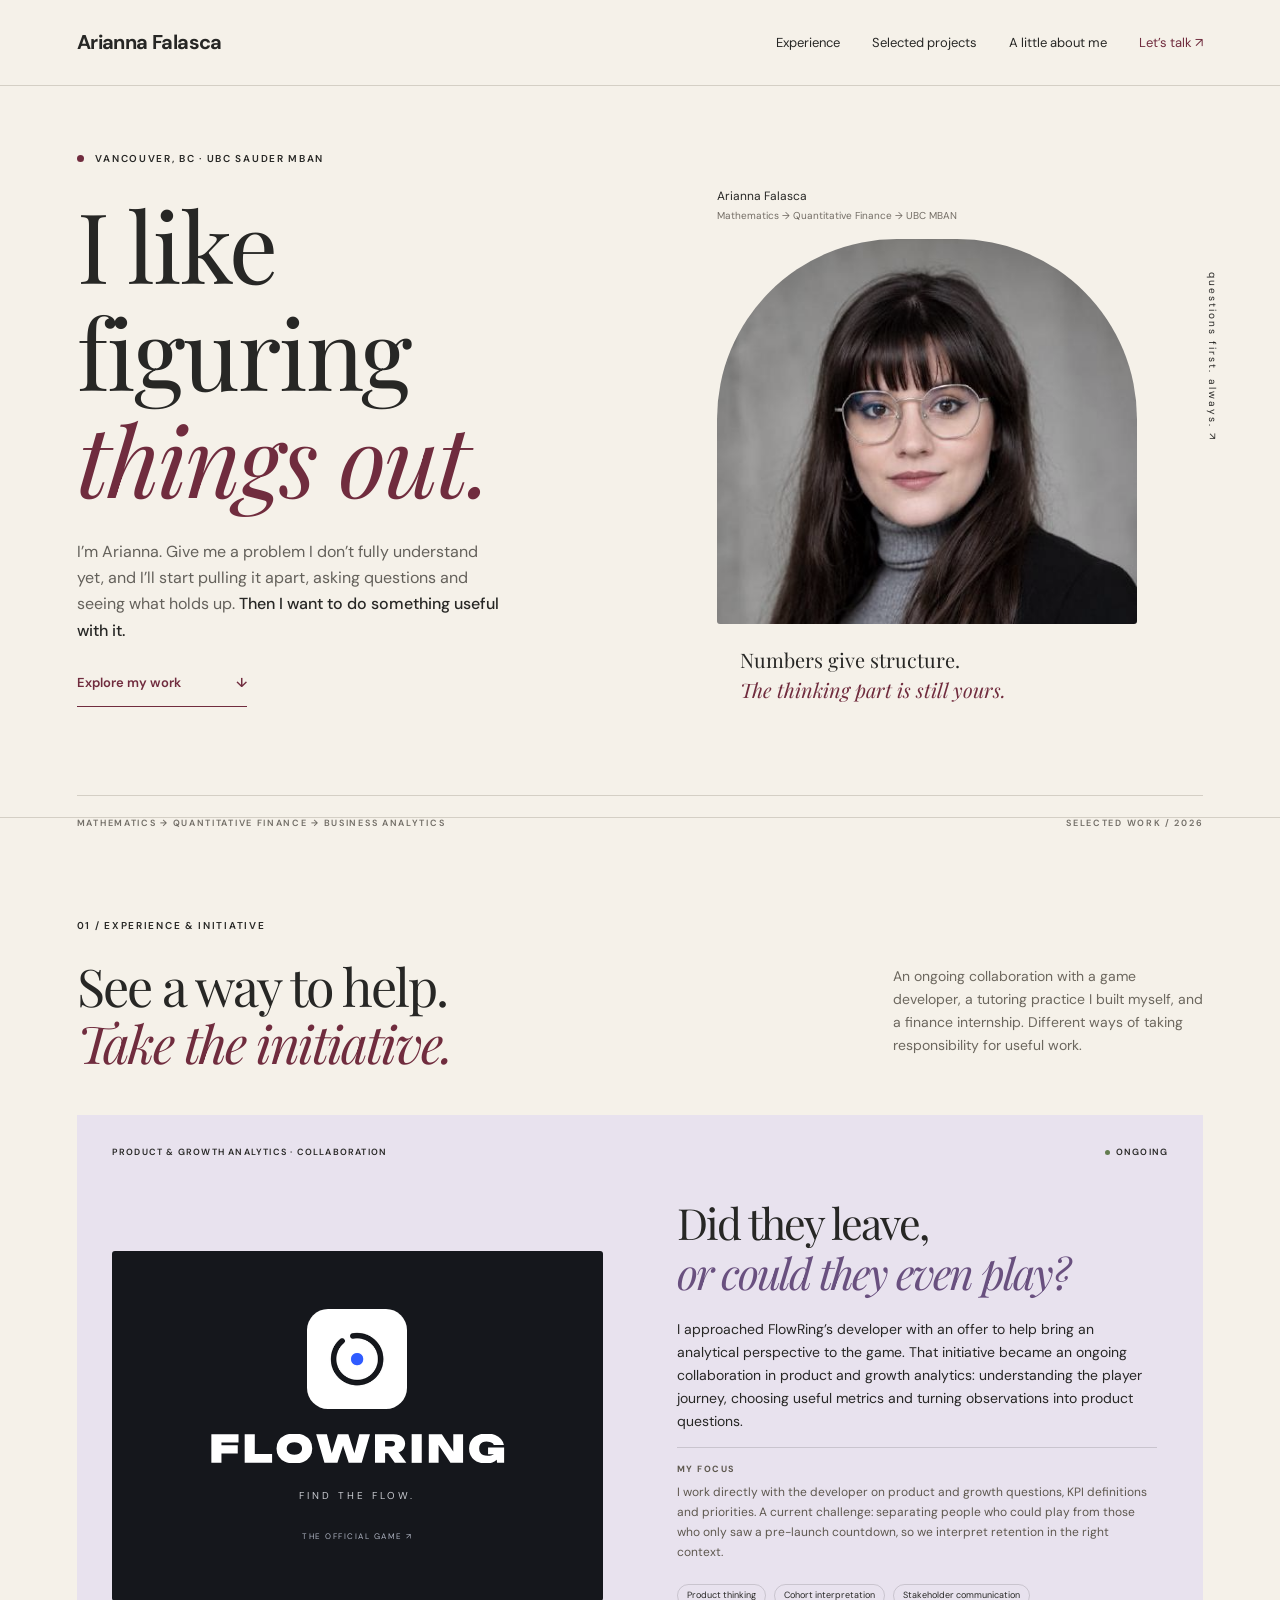
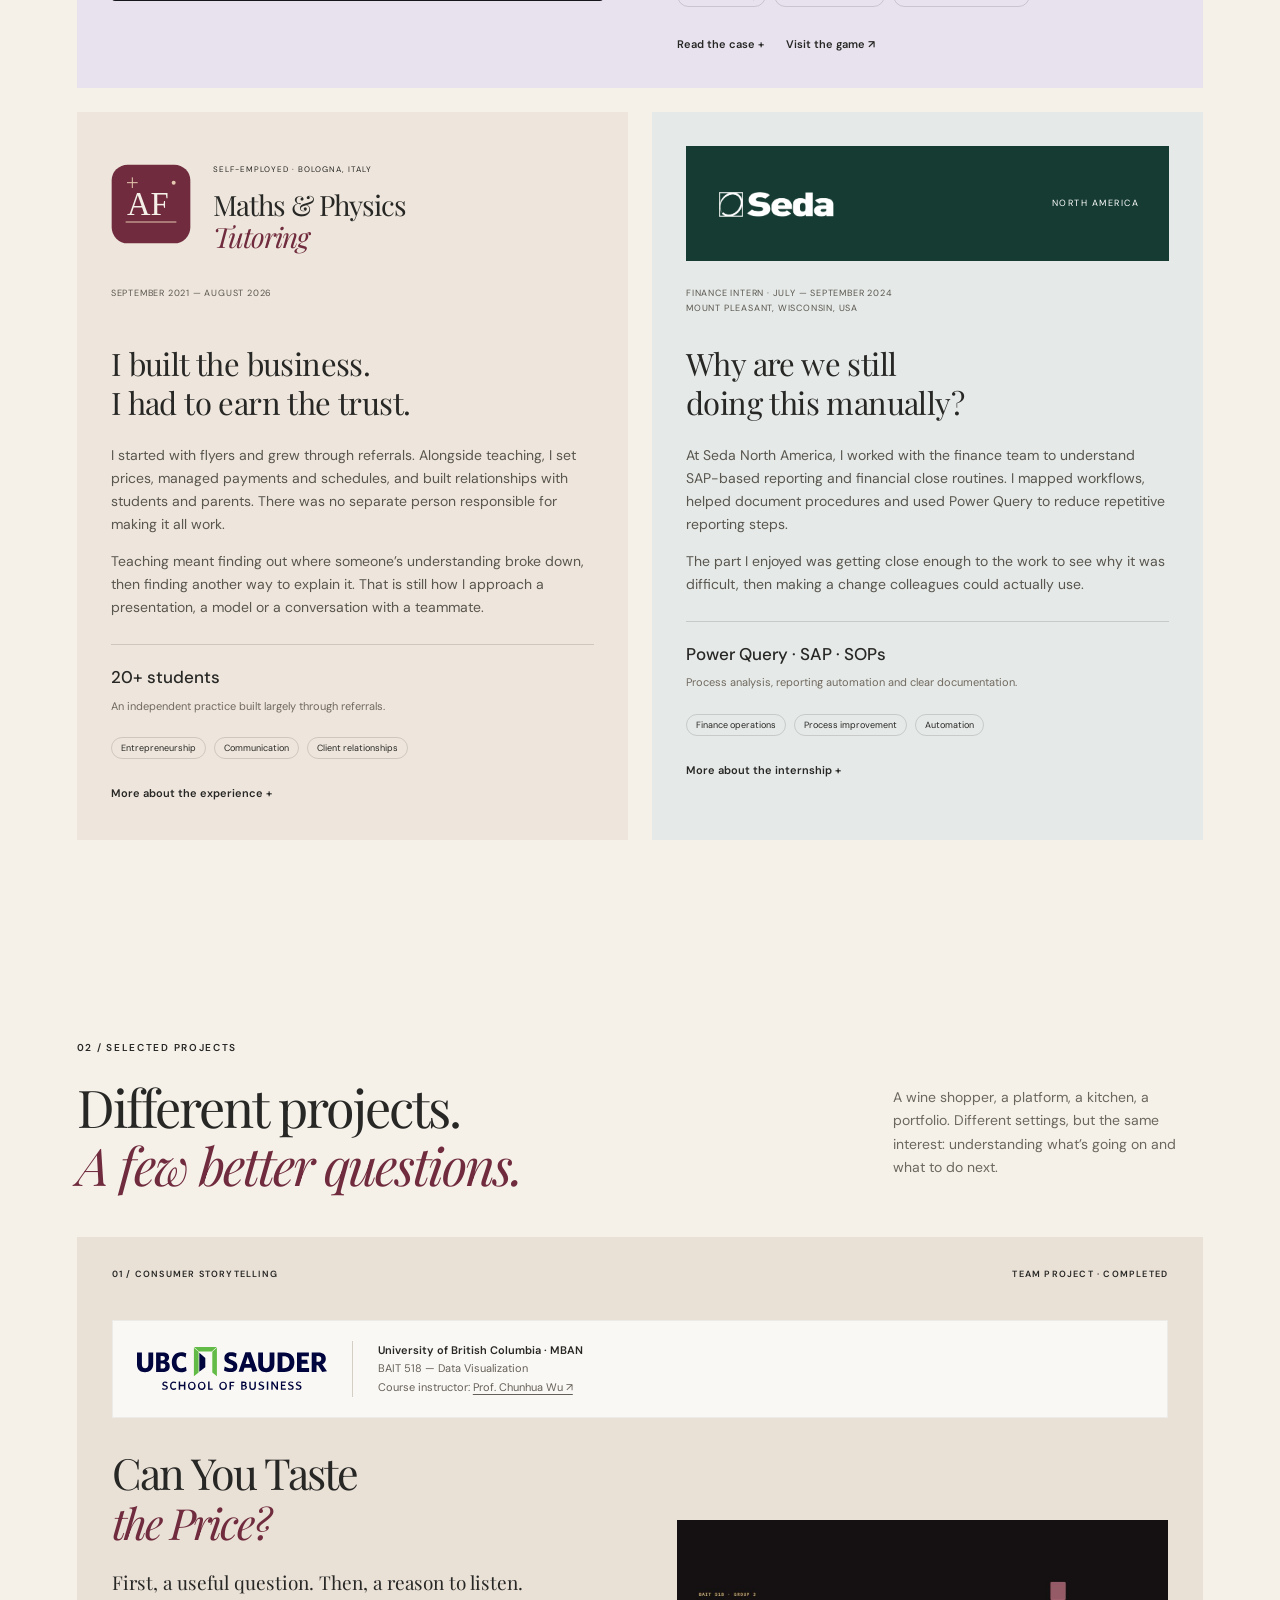
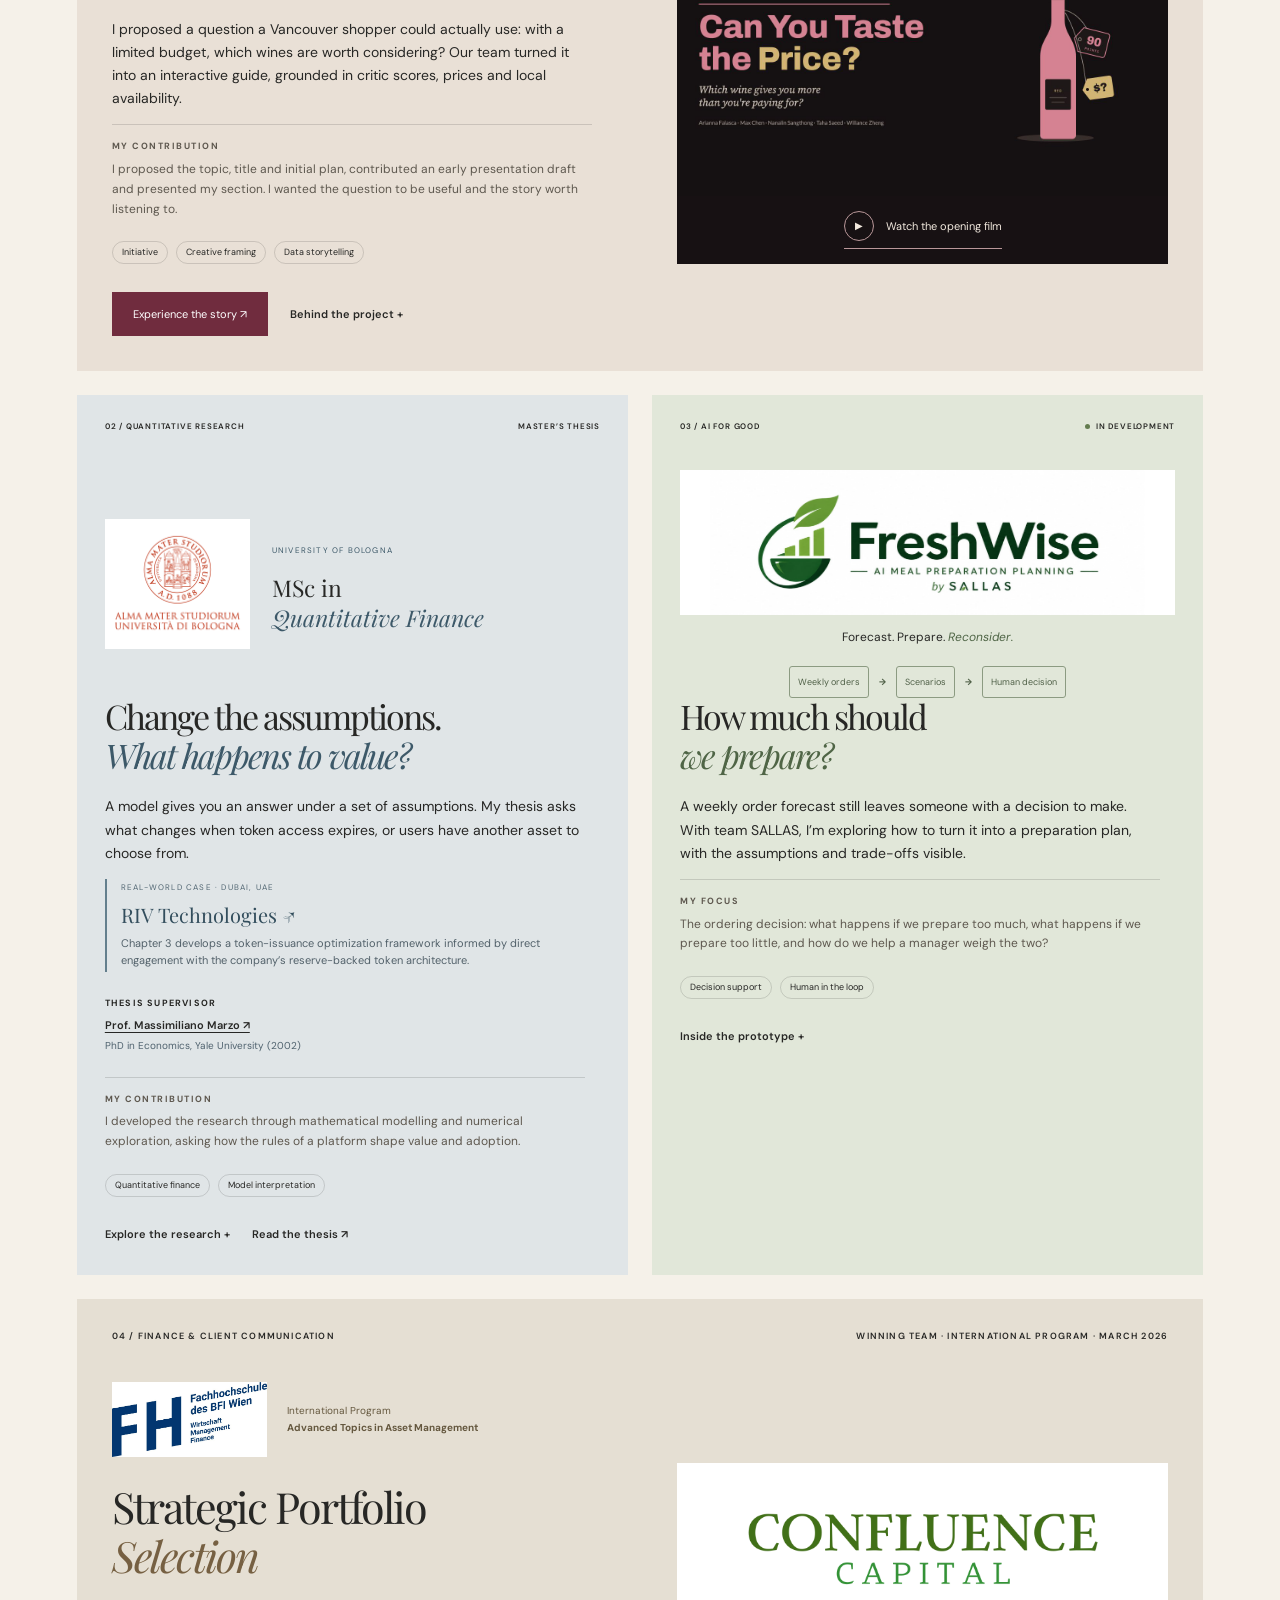
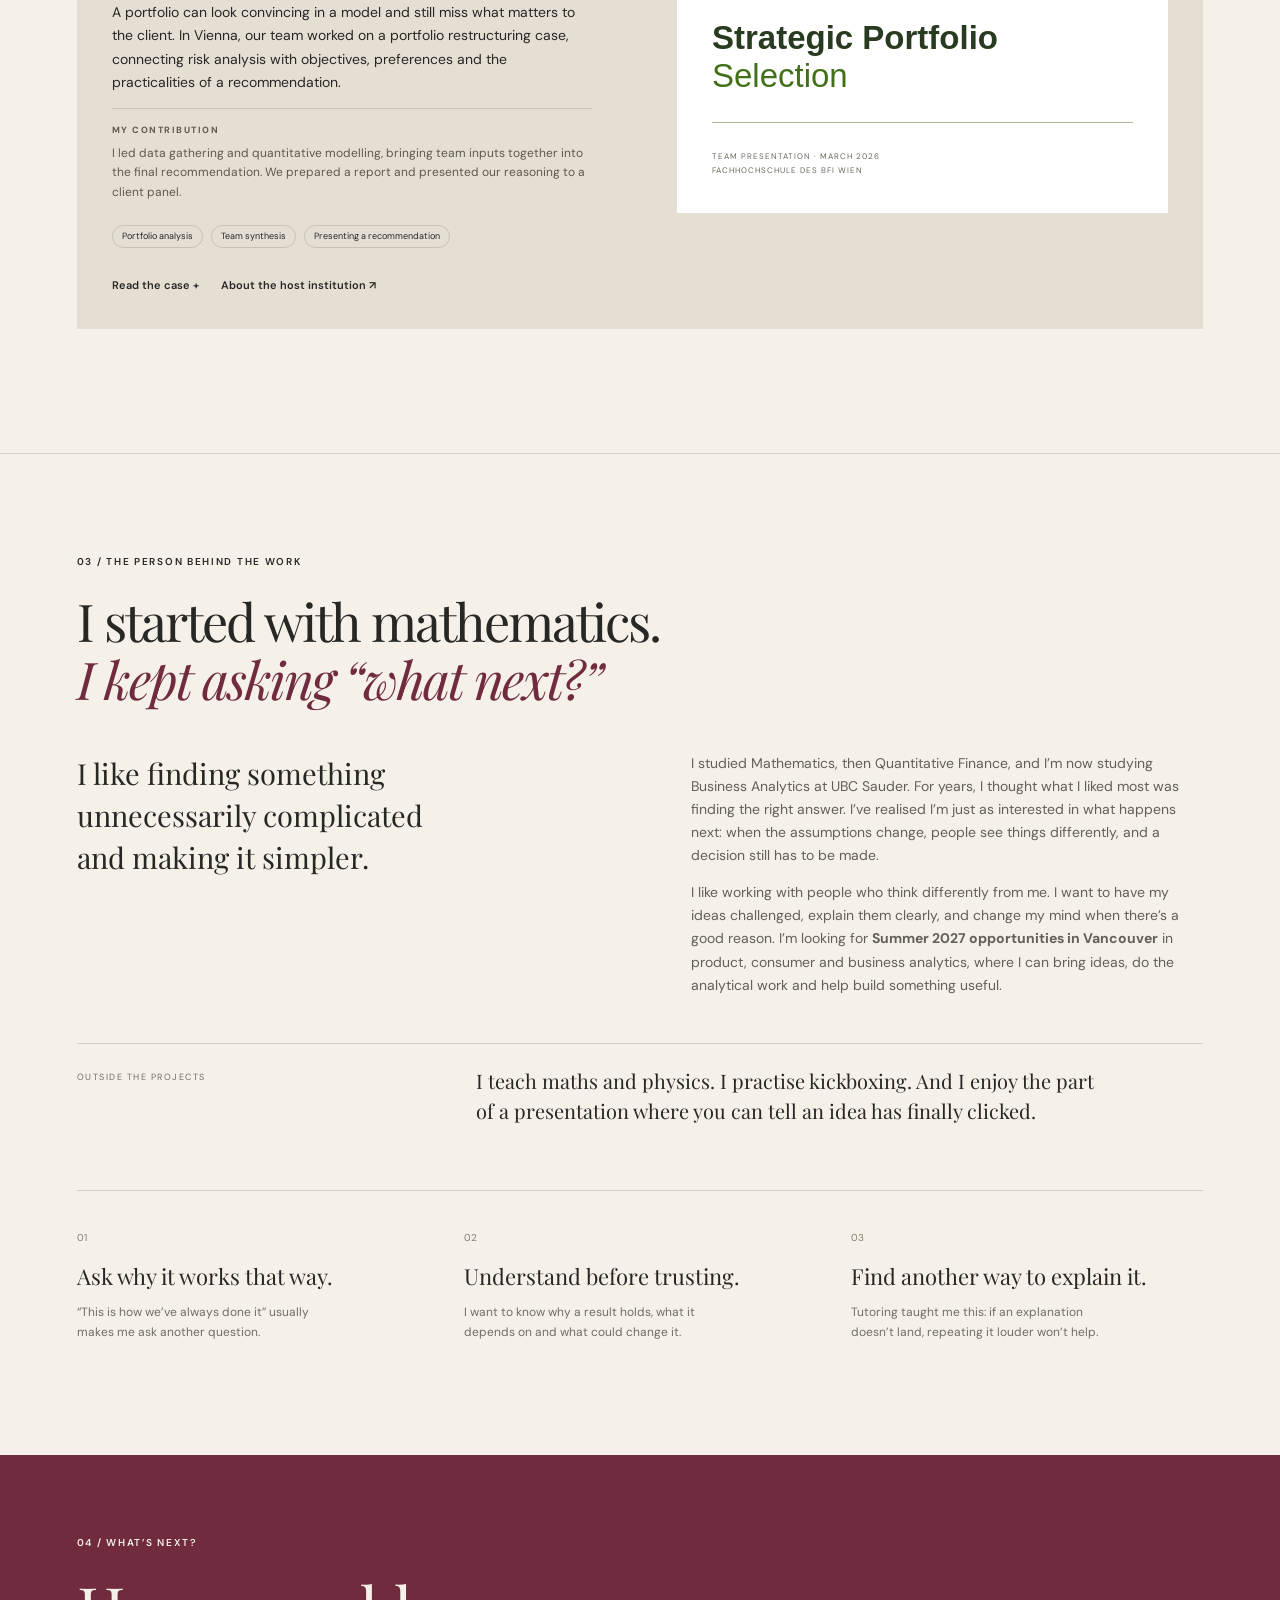
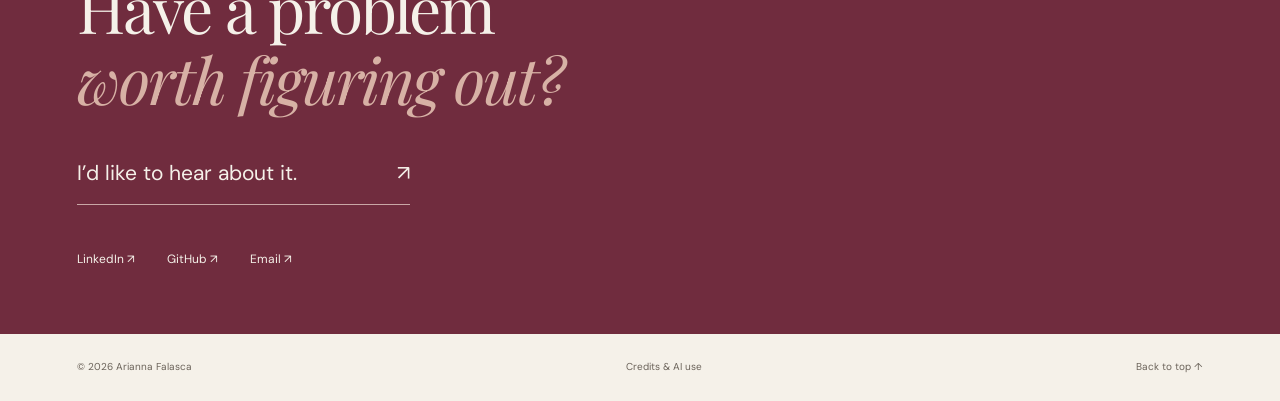
==== index.html @ e71d5071 "Use original wine slide and Confluence Capital team branding" ====
<!doctype html>
<html lang="en"><head><meta charset="utf-8"><meta name="viewport" content="width=device-width, initial-scale=1"><title>Arianna Falasca — I like figuring things out.</title><meta name="description" content="Mathematics, quantitative finance and business analytics. I like pulling unfamiliar problems apart and building something useful. Arianna Falasca, Vancouver."><meta property="og:title" content="Arianna Falasca — I like figuring things out."><meta property="og:description" content="A mathematical background, a lot of questions, and work that connects analysis with real decisions."><meta property="og:image" content="https://ariafalasca-ca.github.io/assets/arianna.jpg"><meta name="theme-color" content="#702c3e"><link rel="icon" href="assets/favicon.svg" type="image/svg+xml"><link rel="stylesheet" href="styles.css?v=20261105-original-covers"></head>
<body><a class="skip" href="#main">Skip to content</a><header><a class="wordmark" href="#">Arianna Falasca<span>AF.</span></a><nav aria-label="Main navigation"><a href="#experience">Experience</a><a href="#work">Selected projects</a><a href="#about">A little about me</a><a class="contact-nav" href="#contact">Let’s talk ↗</a></nav></header>
<main id="main"><section class="hero"><div class="hero-copy"><p class="eyebrow"><span class="dot"></span> VANCOUVER, BC · UBC SAUDER MBAN</p><h1>I like<br>figuring<br><em>things out.</em></h1><p class="intro">I’m Arianna. Give me a problem I don’t fully understand yet, and I’ll start pulling it apart, asking questions and seeing what holds up. <strong>Then I want to do something useful with it.</strong></p><a class="text-link" href="#experience">Explore my work <span>↓</span></a></div><div class="portrait-wrap"><div class="portrait-label">Arianna Falasca<br><span>Mathematics → Quantitative Finance → UBC MBAN</span></div><img class="portrait" src="assets/arianna.jpg" width="460" height="460" alt="Portrait of Arianna Falasca"><p class="portrait-note">Numbers give structure.<br><em>The thinking part is still yours.</em></p><div class="orbit" aria-hidden="true">questions first. always. ↗</div></div><div class="hero-bottom"><span>MATHEMATICS → QUANTITATIVE FINANCE → BUSINESS ANALYTICS</span><span>SELECTED WORK / 2026</span></div></section>
<section class="experience section" id="experience"><div class="section-heading"><p class="eyebrow">01 / EXPERIENCE & INITIATIVE</p><h2>See a way to help.<br><em>Take the initiative.</em></h2><p>An ongoing collaboration with a game developer, a tutoring practice I built myself, and a finance internship. Different ways of taking responsibility for useful work.</p></div><article class="project flowring" id="flowring"><div class="project-top"><span>PRODUCT & GROWTH ANALYTICS · COLLABORATION</span><span class="status"><i></i> ONGOING</span></div><div class="project-grid"><a class="flow-visual official-flow" href="https://www.flowring.app/en/" target="_blank" rel="noopener" aria-label="Visit the official FlowRing website"><img class="flowring-symbol" src="assets/flowring-icon.png" width="100" height="100" alt=""><img class="flowring-wordmark" src="assets/flowring-wordmark.svg" width="7583" height="750" alt="FlowRing"><span class="flow-tagline">FIND THE FLOW.</span><span class="flow-site">THE OFFICIAL GAME ↗</span></a><div><h3>Did they leave,<br><em>or could they even play?</em></h3><p>I approached FlowRing’s developer with an offer to help bring an analytical perspective to the game. That initiative became an ongoing collaboration in product and growth analytics: understanding the player journey, choosing useful metrics and turning observations into product questions.</p><p class="role"><b>My focus</b> I work directly with the developer on product and growth questions, KPI definitions and priorities. A current challenge: separating people who could play from those who only saw a pre-launch countdown, so we interpret retention in the right context.</p><div class="tags"><span>Product thinking</span><span>Cohort interpretation</span><span>Stakeholder communication</span></div><div class="actions"><button class="detail-link" data-case="flowring">Read the case +</button><a class="detail-link" href="https://www.flowring.app/en/" target="_blank" rel="noopener">Visit the game ↗</a></div></div></div></article><div class="experience-grid"><article class="experience-card tutoring"><div class="experience-brand"><img src="assets/tutoring-mark.svg" width="120" height="120" alt="AF tutoring monogram"><div><span>SELF-EMPLOYED · BOLOGNA, ITALY</span><h3>Maths & Physics<br><em>Tutoring</em></h3></div></div><p class="experience-date">SEPTEMBER 2021 — AUGUST 2026</p><h4>I built the business.<br>I had to earn the trust.</h4><p>I started with flyers and grew through referrals. Alongside teaching, I set prices, managed payments and schedules, and built relationships with students and parents. There was no separate person responsible for making it all work.</p><p>Teaching meant finding out where someone’s understanding broke down, then finding another way to explain it. That is still how I approach a presentation, a model or a conversation with a teammate.</p><div class="experience-fact"><strong>20+ students</strong><span>An independent practice built largely through referrals.</span></div><div class="tags"><span>Entrepreneurship</span><span>Communication</span><span>Client relationships</span></div><button class="detail-link" data-case="tutoring">More about the experience +</button></article><article class="experience-card seda"><div class="seda-brand"><a href="https://www.sedagroup.com/home-us" target="_blank" rel="noopener"><img src="assets/seda-logo.png" alt="Seda International Packaging Group"></a><span>NORTH AMERICA</span></div><p class="experience-date">FINANCE INTERN · JULY — SEPTEMBER 2024<br>MOUNT PLEASANT, WISCONSIN, USA</p><h4>Why are we still<br>doing this manually?</h4><p>At Seda North America, I worked with the finance team to understand SAP-based reporting and financial close routines. I mapped workflows, helped document procedures and used Power Query to reduce repetitive reporting steps.</p><p>The part I enjoyed was getting close enough to the work to see why it was difficult, then making a change colleagues could actually use.</p><div class="experience-fact"><strong>Power Query · SAP · SOPs</strong><span>Process analysis, reporting automation and clear documentation.</span></div><div class="tags"><span>Finance operations</span><span>Process improvement</span><span>Automation</span></div><button class="detail-link" data-case="seda">More about the internship +</button></article></div></section><section id="work" class="work section"><div class="section-heading"><p class="eyebrow">02 / SELECTED PROJECTS</p><h2>Different projects.<br><em>A few better questions.</em></h2><p>A wine shopper, a platform, a kitchen, a portfolio. Different settings, but the same interest: understanding what’s going on and what to do next.</p></div>
<article class="project wine" id="wine"><div class="project-top"><span>01 / CONSUMER STORYTELLING</span><span>TEAM PROJECT · COMPLETED</span></div><div class="course-identity"><img src="assets/ubc-sauder.svg" width="190" height="42.5" alt="UBC Sauder School of Business"><div><strong>University of British Columbia · MBAN</strong><span>BAIT 518 — Data Visualization</span><span>Course instructor: <a href="https://www.sauder.ubc.ca/people/chunhua-wu" target="_blank" rel="noopener">Prof. Chunhua Wu ↗</a></span></div></div><div class="project-grid"><div><h3>Can You Taste<br><em>the Price?</em></h3><p class="project-hook">First, a useful question. Then, a reason to listen.</p><p>I proposed a question a Vancouver shopper could actually use: with a limited budget, which wines are worth considering? Our team turned it into an interactive guide, grounded in critic scores, prices and local availability.</p><p class="role"><b>My contribution</b> I proposed the topic, title and initial plan, contributed an early presentation draft and presented my section. I wanted the question to be useful and the story worth listening to.</p><div class="tags"><span>Initiative</span><span>Creative framing</span><span>Data storytelling</span></div><div class="actions"><a class="button" href="projects/wine-story.html">Experience the story ↗</a><button class="detail-link" data-case="wine">Behind the project +</button></div></div><button class="wine-visual wine-cover-preview" data-case="wine-video" aria-label="Watch the Can You Taste the Price opening video"><img src="assets/wine-first-slide.png" width="1280" height="720" alt="Original first slide: Can You Taste the Price?, with the team names and wine bottle illustration"><span class="wine-play"><span aria-hidden="true">▶</span> Watch the opening film</span></button></div></article>
<div class="project-pair"><article class="project thesis" id="thesis"><div class="project-top"><span>02 / QUANTITATIVE RESEARCH</span><span>MASTER’S THESIS</span></div><div class="institution-visual"><img src="assets/unibo-seal.png" width="171" height="142" alt="Alma Mater Studiorum — Università di Bologna"><div><span>UNIVERSITY OF BOLOGNA</span><p>MSc in<br><em>Quantitative Finance</em></p></div></div><h3>Change the assumptions.<br><em>What happens to value?</em></h3><p>A model gives you an answer under a set of assumptions. My thesis asks what changes when token access expires, or users have another asset to choose from.</p><div class="industry-context"><span>REAL-WORLD CASE · DUBAI, UAE</span><a href="https://www.riv-technologies.com/" target="_blank" rel="noopener">RIV Technologies ↗</a><p>Chapter 3 develops a token-issuance optimization framework informed by direct engagement with the company’s reserve-backed token architecture.</p></div><p class="academic-credit"><b>Thesis supervisor</b><a href="https://www.unibo.it/sitoweb/massimiliano.marzo/cv-en" target="_blank" rel="noopener">Prof. Massimiliano Marzo ↗</a><span>PhD in Economics, Yale University (2002)</span></p><p class="role"><b>My contribution</b> I developed the research through mathematical modelling and numerical exploration, asking how the rules of a platform shape value and adoption.</p><div class="tags"><span>Quantitative finance</span><span>Model interpretation</span></div><div class="actions"><button class="detail-link" data-case="thesis">Explore the research +</button><a class="detail-link" href="assets/token-valuation-thesis.pdf" target="_blank" rel="noopener">Read the thesis ↗</a></div></article>
<article class="project freshwise" id="freshwise"><div class="project-top"><span>03 / AI FOR GOOD</span><span class="status"><i></i> IN DEVELOPMENT</span></div><div class="fresh-visual"><img class="freshwise-logo" src="assets/freshwise-logo.jpg" width="2048" height="683" alt="FreshWise — AI Meal Preparation Planning, by SALLAS"><p>Forecast. Prepare. <em>Reconsider.</em></p><div class="decision-flow"><span>Weekly orders</span><b>→</b><span>Scenarios</span><b>→</b><span>Human decision</span></div></div><h3>How much should<br><em>we prepare?</em></h3><p>A weekly order forecast still leaves someone with a decision to make. With team SALLAS, I’m exploring how to turn it into a preparation plan, with the assumptions and trade-offs visible.</p><p class="role"><b>My focus</b> The ordering decision: what happens if we prepare too much, what happens if we prepare too little, and how do we help a manager weigh the two?</p><div class="tags"><span>Decision support</span><span>Human in the loop</span></div><div class="actions"><button class="detail-link" data-case="freshwise">Inside the prototype +</button></div></article></div>
<article class="project vienna" id="vienna"><div class="project-top"><span>04 / FINANCE & CLIENT COMMUNICATION</span><span>WINNING TEAM · INTERNATIONAL PROGRAM · MARCH 2026</span></div><div class="project-grid"><div><div class="vienna-school"><img src="assets/bfi-vienna-logo.jpg" width="1181" height="570" alt="Fachhochschule des BFI Wien"><p>International Program<br><strong>Advanced Topics in Asset Management</strong></p></div><h3>Strategic Portfolio<br><em>Selection</em></h3><p>A portfolio can look convincing in a model and still miss what matters to the client. In Vienna, our team worked on a portfolio restructuring case, connecting risk analysis with objectives, preferences and the practicalities of a recommendation.</p><p class="role"><b>My contribution</b>I led data gathering and quantitative modelling, bringing team inputs together into the final recommendation. We prepared a report and presented our reasoning to a client panel.</p><div class="tags"><span>Portfolio analysis</span><span>Team synthesis</span><span>Presenting a recommendation</span></div><div class="actions"><button class="detail-link" data-case="vienna">Read the case +</button><a class="detail-link" href="https://www.fh-vie.ac.at/en" target="_blank" rel="noopener">About the host institution ↗</a></div></div><div class="vienna-visual confluence-visual"><img src="assets/confluence-capital.svg" alt="Confluence Capital — original team logo" width="1029" height="272"><p>Strategic Portfolio<br><em>Selection</em></p><div class="vienna-rule"></div><small>TEAM PRESENTATION · MARCH 2026<br>FACHHOCHSCHULE DES BFI WIEN</small></div></div></article></section>
<section class="about section" id="about"><div><p class="eyebrow">03 / THE PERSON BEHIND THE WORK</p><h2>I started with mathematics.<br><em>I kept asking “what next?”</em></h2></div><div class="about-grid"><p class="about-lead">I like finding something unnecessarily complicated and making it simpler.</p><div><p>I studied Mathematics, then Quantitative Finance, and I’m now studying Business Analytics at UBC Sauder. For years, I thought what I liked most was finding the right answer. I’ve realised I’m just as interested in what happens next: when the assumptions change, people see things differently, and a decision still has to be made.</p><p>I like working with people who think differently from me. I want to have my ideas challenged, explain them clearly, and change my mind when there’s a good reason. I’m looking for <strong>Summer 2027 opportunities in Vancouver</strong> in product, consumer and business analytics, where I can bring ideas, do the analytical work and help build something useful.</p></div></div><div class="personal-note"><span>OUTSIDE THE PROJECTS</span><p>I teach maths and physics. I practise kickboxing. And I enjoy the part of a presentation where you can tell an idea has finally clicked.</p></div><div class="principles"><div><span>01</span><h4>Ask why it works that way.</h4><p>“This is how we’ve always done it” usually makes me ask another question.</p></div><div><span>02</span><h4>Understand before trusting.</h4><p>I want to know why a result holds, what it depends on and what could change it.</p></div><div><span>03</span><h4>Find another way to explain it.</h4><p>Tutoring taught me this: if an explanation doesn’t land, repeating it louder won’t help.</p></div></div></section>
<section class="contact section" id="contact"><p class="eyebrow">04 / WHAT’S NEXT?</p><h2>Have a problem<br><em>worth figuring out?</em></h2><a class="email" href="mailto:ariafalasca@gmail.com">I’d like to hear about it. <span>↗</span></a><div class="contact-links"><a href="https://www.linkedin.com/in/ariannafalasca" target="_blank" rel="noopener">LinkedIn ↗</a><a href="https://github.com/ariafalasca-ca" target="_blank" rel="noopener">GitHub ↗</a><a href="mailto:ariafalasca@gmail.com">Email ↗</a></div></section></main><footer><span>© 2026 Arianna Falasca</span><button data-case="credits">Credits & AI use</button><a href="#">Back to top ↑</a></footer><dialog id="case-dialog" aria-labelledby="dialog-title"><button class="close" aria-label="Close project details">×</button><div id="dialog-content"></div></dialog><script src="script.js?v=20261105-original-covers"></script></body></html>
---- styles.css ----
@import url('https://fonts.googleapis.com/css2?family=DM+Sans:wght@400;500;600;700&family=Manrope:wght@400;500;600;700&family=Playfair+Display:ital,wght@0,400;0,500;0,600;1,400;1,500&display=swap');
:root{--paper:#f5f1e9;--ink:#272725;--wine:#702c3e;--line:#d4cfc5;--serif:'Playfair Display',Georgia,serif;--sans:'DM Sans',Arial,sans-serif}*{box-sizing:border-box}html{scroll-behavior:smooth;scroll-padding-top:85px}body{margin:0;background:var(--paper);color:var(--ink);font:16px/1.65 var(--sans)}a{color:inherit;text-decoration:none}button{font:inherit;color:inherit;cursor:pointer}a,button{-webkit-tap-highlight-color:transparent}a:focus-visible,button:focus-visible{outline:3px solid #ac7940;outline-offset:5px}header{display:flex;align-items:center;justify-content:space-between;max-width:1440px;margin:auto;padding:26px 6%;border-bottom:1px solid var(--line)}.wordmark{font-weight:700;letter-spacing:-.6px;font-size:20px}.wordmark span{display:none}nav{display:flex;gap:32px;font-size:13px}nav a:hover,.detail-link:hover{text-decoration:underline;text-underline-offset:6px}.contact-nav{color:var(--wine)}.hero{position:relative;max-width:1440px;margin:auto;padding:65px 6% 0;display:grid;grid-template-columns:1.2fr 1fr;gap:5%}.eyebrow,.project-top,.hero-bottom,.visual-caption,.wine-visual-foot{font-size:10px;font-weight:600;letter-spacing:1.7px}.eyebrow{margin:0 0 22px}.dot{display:inline-block;width:7px;height:7px;border-radius:50%;background:var(--wine);margin-right:8px}h1,h2,h3,p{margin-top:0}h1,h2,h3{font-family:var(--serif);font-weight:400;letter-spacing:-2px;line-height:1.1}h1{font-size:clamp(64px,7.6vw,112px);margin-bottom:28px}em{font-weight:400;color:var(--wine)}.intro{max-width:425px;color:#64615b;font-size:16px}.intro strong{font-weight:500;color:var(--ink)}.text-link{display:inline-flex;gap:55px;padding:12px 0;border-bottom:1px solid var(--wine);font-size:13px;font-weight:600;color:var(--wine)}.portrait-wrap{position:relative;padding-top:35px;align-self:center}.portrait-label{font-size:12px;line-height:1.6;margin-bottom:14px}.portrait-label span{font-size:10px;color:#736d65}.portrait{display:block;width:100%;max-width:420px;height:385px;object-fit:cover;object-position:center 30%;filter:saturate(.65);border-radius:180px 180px 3px 3px}.portrait-note{font:20px/1.5 var(--serif);margin:21px 0 0 23px}.orbit{position:absolute;right:-17px;top:120px;writing-mode:vertical-rl;font-size:10px;letter-spacing:2px}.hero-bottom{grid-column:1/-1;border-top:1px solid var(--line);margin-top:55px;padding:20px 0;display:flex;justify-content:space-between;font-size:9px;color:#716d66}.section{max-width:1440px;margin:auto;padding:100px 6%}.section-heading{display:grid;grid-template-columns:1fr 1fr;margin-bottom:44px;align-items:end}.section-heading>.eyebrow{grid-column:1/-1}h2{font-size:52px;margin:0}.section-heading>p:last-child{max-width:310px;justify-self:end;font-size:14px;color:#6c675e}.project{padding:30px 35px 35px;margin-bottom:24px}.project-top{display:flex;justify-content:space-between;gap:20px;font-size:9px;letter-spacing:1.2px;margin-bottom:38px}.project-grid{display:grid;grid-template-columns:1fr 1fr;gap:7%;align-items:center}h3{font-size:43px;line-height:1.16;margin-bottom:20px}.project p{font-size:14px;max-width:480px}.project-hook{font-family:var(--serif);font-size:19px!important}.role{font-size:12px!important;padding-top:14px;border-top:1px solid #0002;color:#5e584f}.role b{display:block;font-size:9px;letter-spacing:1.5px;text-transform:uppercase;margin-bottom:6px}.tags{display:flex;gap:8px;flex-wrap:wrap;margin-top:22px}.tags span{border:1px solid #0002;padding:3px 9px;border-radius:30px;font-size:9px}.actions{display:flex;gap:22px;align-items:center;flex-wrap:wrap;margin-top:28px}.button{padding:12px 20px;background:var(--wine);color:white;font-size:11px;border:1px solid var(--wine);transition:background .2s}.button:hover{background:#4b1927}.detail-link{background:none;border:0;padding:0;font-size:11px;font-weight:600}.wine{background:#e9e0d6}.wine-visual{height:390px;background:var(--wine);color:#f6e7d0;position:relative;padding:35px;overflow:hidden}.wine-title{font:38px/1.1 var(--serif);position:relative;z-index:2}.wine-title em{color:#d9b3a3;font-size:32px}.wine-glass{position:absolute;width:138px;height:180px;border:1.5px solid #d0a4a0;border-radius:5px 5px 70px 70px;right:45px;top:95px;transform:rotate(14deg)}.wine-glass:after{content:'';position:absolute;width:1px;height:90px;background:#d0a4a0;left:68px;top:179px}.wine-glass:before{content:'';position:absolute;width:80px;height:1px;background:#d0a4a0;left:29px;top:269px}.wine-glass div{position:absolute;inset:72px 7px 7px;background:#a65364;border-radius:0 0 65px 65px}.wine-visual-foot{position:absolute;bottom:24px;left:30px;right:30px;display:flex;justify-content:space-between;font-size:8px}.project-pair{display:grid;grid-template-columns:1fr 1fr;gap:24px}.project-pair .project{padding:25px 28px 32px}.project-pair h3{font-size:34px}.project-pair .project-top{font-size:8px;letter-spacing:.8px}.thesis{background:#e0e5e7}.thesis em{color:#3d5969}.freshwise{background:#e1e7d9}.freshwise em{color:#4f6546}.research-visual{height:225px;padding:10px 5px 20px}.formula{font:italic 20px var(--serif);color:#3d5969}.research-visual svg{width:100%;height:165px;overflow:visible}.research-visual path{stroke:#3d5969;stroke-width:2;fill:none}.research-visual .curve-two{stroke:#81939b;stroke-dasharray:5 5}.research-visual .axis{stroke-width:1;stroke:#73848d}.research-visual text{font:10px var(--sans);fill:#4c626f}.visual-caption{display:block;font-size:7px;letter-spacing:1px;color:#536a75}.fresh-visual{height:225px;display:flex;flex-direction:column;justify-content:center;align-items:center}.fresh-mark{font:44px/1 var(--serif);color:#3e5438;letter-spacing:-2px}.fresh-mark span{font-style:italic}.fresh-mark sup{font:20px var(--sans);vertical-align:top;margin-left:4px}.fresh-visual p{font-size:12px;margin:12px 0 25px}.decision-flow{display:flex;align-items:center;gap:10px;font-size:9px;color:#506148}.decision-flow span{padding:8px;border:1px solid #8c9b82;border-radius:3px}.status{white-space:nowrap}.status i{display:inline-block;width:5px;height:5px;background:#637c4f;border-radius:50%;margin-right:3px}.flowring{background:#e8e2ee}.flowring em{color:#69507f}.flow-visual{height:350px;position:relative;overflow:hidden;display:flex;align-items:center;justify-content:center}.ring{position:absolute;width:230px;height:230px;border:1px solid #947eab;border-radius:50%;transform:rotate(-25deg) scaleX(.7)}.r2{transform:rotate(35deg) scaleX(.7)}.r3{transform:rotate(95deg) scaleX(.7)}.flow-center{font:38px var(--serif);color:#543c6b;text-align:center;z-index:1;background:#e8e2eeaa;padding:10px}.flow-center span{display:block;font:7px var(--sans);letter-spacing:1px;margin-top:8px}.flow-label{position:absolute;font-size:9px;background:#e8e2ee;padding:4px 8px;color:#5f4977}.l1{top:25px;left:20px}.l2{right:10px;top:115px}.l3{bottom:20px;left:80px}.about{border-top:1px solid var(--line)}.about h2{max-width:800px}.about-grid{display:grid;grid-template-columns:1fr 1fr;gap:9%;margin-top:45px}.about-grid p{font-size:14px;color:#645f57}.about-grid .about-lead{font:29px/1.45 var(--serif);color:var(--ink);max-width:390px}.principles{display:grid;grid-template-columns:repeat(3,1fr);gap:35px;border-top:1px solid var(--line);padding-top:32px;margin-top:42px}.principles span{color:#8c7a6a;font-size:10px}.principles h4{font:22px var(--serif);margin:12px 0}.principles p{font-size:12px;max-width:250px;color:#726c63}.contact{background:var(--wine);color:var(--paper);max-width:none;padding-top:80px;padding-bottom:65px}.contact h2{font-size:64px;max-width:1000px}.contact em{color:#d7b1a5}.email{display:inline-flex;gap:100px;font-size:21px;border-bottom:1px solid #c9a7a6;padding:22px 0 13px;margin-top:20px}.contact-links{display:flex;gap:32px;margin-top:45px;font-size:12px}footer{padding:25px 6%;display:flex;justify-content:space-between;font-size:10px;color:#6a6259}footer button{font-size:10px;border:0;background:none;padding:0}.skip{position:absolute;top:-100px;background:white;padding:10px;z-index:10}.skip:focus{top:0}dialog{border:0;background:var(--paper);color:var(--ink);width:min(760px,90vw);max-height:85vh;padding:55px;box-shadow:0 25px 100px #0003}dialog::backdrop{background:#201b24b3;backdrop-filter:blur(5px)}dialog h2{font-size:38px;margin-bottom:25px}dialog h4{font-size:12px;text-transform:uppercase;letter-spacing:1px;margin:25px 0 8px}dialog p,dialog li{font-size:14px;color:#5b554d}dialog a{text-decoration:underline;text-underline-offset:4px;color:var(--wine)}.close{position:absolute;right:16px;top:10px;background:none;border:0;font-size:30px}.modal-image{width:100%;margin-top:15px}body.modal-open{overflow:hidden}@media(min-width:1500px){.contact{padding-left:calc((100vw - 1268px)/2)}}@media(max-width:800px){header{padding:20px 6%}nav{gap:16px;font-size:11px}.wordmark{font-size:16px}.hero{padding-top:45px;gap:25px}.portrait{height:300px}.portrait-note{font-size:16px;margin-left:0}.orbit{display:none}h1{font-size:70px}.intro{font-size:14px}.hero-bottom{font-size:7px}.section{padding:65px 6%}h2{font-size:40px}.project{padding:25px}.project-grid{gap:25px}h3{font-size:34px}.wine-visual{height:350px;padding:22px}.wine-title{font-size:29px}.wine-title em{font-size:25px}.wine-glass{right:30px;top:90px;transform:rotate(14deg) scale(.8)}.project-pair{gap:16px}.project-pair .project{padding:22px}.project-pair h3{font-size:28px}.project-top{flex-direction:column;gap:5px;margin-bottom:25px}.decision-flow{gap:5px;font-size:7px}.decision-flow span{padding:5px}.flow-visual{height:300px}.contact h2{font-size:50px}}@media(max-width:560px){nav{gap:17px}.wordmark{font-size:0}.wordmark span{display:block;font-size:23px;font-family:var(--serif);color:var(--wine)}.contact-nav{display:none}.hero{grid-template-columns:1fr;padding-top:35px}h1{font-size:76px;line-height:1.02;letter-spacing:-3px}.hero-copy{position:relative}.eyebrow{font-size:8px;letter-spacing:1.3px}.intro{max-width:340px}.portrait-wrap{padding-top:0;display:grid;grid-template-columns:1fr 1fr;align-items:center;gap:15px;margin-top:10px}.portrait-label{display:none}.portrait{height:210px;grid-column:1;grid-row:1;max-width:210px;border-radius:100px 100px 2px 2px}.portrait-note{grid-column:2;grid-row:1;font-size:18px}.hero-bottom{margin-top:20px;gap:10px;align-items:center}.hero-bottom span:first-child{max-width:210px}.section-heading{grid-template-columns:1fr;gap:20px}.section-heading>p:last-child{justify-self:start;max-width:280px;margin:0}.section-heading>.eyebrow{margin:0}h2{font-size:38px}.project-grid,.project-pair,.about-grid{grid-template-columns:1fr}.wine .project-grid>div:first-child{order:2}.wine-visual{height:300px}.wine-title{font-size:34px}.wine-glass{right:40px;top:50px}.project{padding:23px 21px;margin-bottom:20px}.project-pair{gap:0}.project-pair .project{padding:25px 21px}.project-pair h3{font-size:33px}.project-top{flex-direction:row;flex-wrap:wrap;font-size:8px}.project-pair .project-top{font-size:7px}.research-visual,.fresh-visual{height:210px;margin-bottom:15px}.decision-flow{font-size:9px;gap:9px}.flow-visual{height:280px}.flowring .project-grid{gap:15px}.about-grid{gap:15px;margin-top:30px}.about-grid .about-lead{font-size:27px}.principles{grid-template-columns:1fr;gap:20px}.principles>div{border-bottom:1px solid var(--line);padding-bottom:15px}.principles p{max-width:none}.contact h2{font-size:43px}.contact{padding:60px 6%}.email{font-size:20px;gap:65px}footer{flex-wrap:wrap;gap:18px;font-size:9px}dialog{padding:45px 25px 25px}dialog h2{font-size:31px}.actions{gap:20px}}@media(prefers-reduced-motion:reduce){html{scroll-behavior:auto}*{transition:none!important}}

/* Project identities: official assets, with proportions preserved. */
.freshwise-logo{display:block;width:100%;height:auto;max-height:145px;object-fit:contain;background:#fff}
.fresh-visual{gap:8px}.fresh-visual p{margin:5px 0 10px}
.official-flow{background:#15171c;border-radius:3px;flex-direction:column;gap:25px;padding:35px;transition:background .2s}
.official-flow:hover{background:#20232b}.flowring-symbol{width:100px;height:100px;object-fit:contain}
.flowring-wordmark{width:85%;height:auto;max-width:300px;object-fit:contain}
.flow-tagline{font-size:10px;color:#c9cbd1;letter-spacing:3px}.flow-site{font-size:8px;color:#aeb3c1;letter-spacing:1.5px}
.case-brand{width:100%;height:auto;margin:0 0 20px}.team-brand{display:flex;align-items:center;gap:18px;margin:24px 0;font-size:12px;color:#5b554d}.team-brand img{width:110px;height:auto;border-radius:3px}
@media(max-width:560px){.official-flow{height:300px}.flowring-symbol{width:85px;height:85px}.freshwise-logo{max-height:125px}.fresh-visual{height:220px}}

.flowring-symbol{border-radius:21px}

/* A personal aside, grounded in the work beyond the projects. */
.personal-note{display:grid;grid-template-columns:1fr 2fr;gap:35px;margin-top:32px;padding:22px 0;border-top:1px solid var(--line)}
.personal-note>span{font-size:9px;letter-spacing:1.5px;color:#776c61;padding-top:4px}
.personal-note p{font:20px/1.5 var(--serif);margin:0;max-width:620px}
@media(max-width:560px){.personal-note{grid-template-columns:1fr;gap:10px}.personal-note p{font-size:19px}.contact .email{gap:25px;font-size:18px}}

.institution-visual{height:225px;display:flex;gap:22px;align-items:center;margin-bottom:0}
.institution-visual img{width:145px;height:auto;background:#fff;flex-shrink:0;padding:8px}
.institution-visual>div>span{font-size:8px;letter-spacing:1.2px;color:#3d5969}
.institution-visual p{font:23px/1.3 var(--serif);margin:12px 0 0}.institution-visual p em{color:#3d5969}
.academic-credit{font-size:11px!important;margin:0 0 22px}.academic-credit>b{display:block;font-size:9px;text-transform:uppercase;letter-spacing:1.2px;margin-bottom:5px}.academic-credit a{font-weight:600;text-decoration:underline;text-underline-offset:3px}.academic-credit span{display:block;font-size:10px;color:#4f626e;margin-top:4px}
.thesis-institution{display:flex;align-items:center;gap:20px;margin:25px 0;padding:15px;background:#fff}.thesis-institution img{width:110px;height:auto}.thesis-institution p{font-size:12px;line-height:1.8;margin:0}
@media(max-width:800px){.institution-visual{gap:12px}.institution-visual img{width:110px}.institution-visual p{font-size:20px}}
@media(max-width:560px){.institution-visual{height:210px;gap:20px}.institution-visual img{width:130px}.institution-visual p{font-size:23px}.thesis-institution{flex-direction:column;align-items:flex-start}.thesis-institution p{font-size:12px}}

.course-identity{display:flex;align-items:center;gap:25px;padding:20px 24px;margin:0 0 30px;background:#faf8f4;border:1px solid #0000000d}
.course-identity img{display:block;width:190px;height:auto;flex-shrink:0}.course-identity>div{border-left:1px solid #d4cfc5;padding-left:25px;font-size:11px;line-height:1.7}.course-identity strong{font-weight:600}.course-identity span{display:block;color:#645f57}.course-identity a{text-decoration:underline;text-underline-offset:3px}
dialog .course-identity{align-items:flex-start;gap:18px;padding:18px}dialog .course-identity img{width:145px}dialog .course-identity>div{padding-left:18px;font-size:10px}
@media(max-width:560px){.course-identity,dialog .course-identity{flex-direction:column;gap:16px;padding:19px}.course-identity>div,dialog .course-identity>div{border-left:0;border-top:1px solid #d4cfc5;padding:12px 0 0;width:100%}.course-identity img{width:190px}}

.industry-context{border-left:2px solid #647f8d;padding:2px 0 2px 14px;margin:0 0 24px}.industry-context>span{display:block;font-size:8px;letter-spacing:1.2px;color:#526773}.industry-context>a{display:inline-block;font:20px var(--serif);margin:7px 0;color:#334e5d}.industry-context>p{font-size:11px;line-height:1.6;margin:0;color:#52616a}.source-note{font-size:11px!important}
.vienna{background:#e5dfd3}.vienna em{color:#766042}.vienna-visual{height:350px;background:#302e28;color:#f0e8d8;padding:35px;display:flex;flex-direction:column;justify-content:space-between}.vienna-visual>span{font-size:9px;letter-spacing:2px;color:#c8ba9c}.vienna-visual p{font:38px/1.2 var(--serif);margin:20px 0}.vienna-visual em{color:#d0b78e}.vienna-visual small{font-size:8px;letter-spacing:1px;line-height:1.8}.vienna-rule{height:1px;background:#8e806b;margin-bottom:20px}.experience{border-top:1px solid var(--line)}.experience-grid{display:grid;grid-template-columns:1fr 1fr;gap:24px}.experience-card{padding:34px;background:#eee6dc}.experience-card.seda{background:#e5e9e7}.experience-brand{display:flex;gap:22px;align-items:center;min-height:115px}.experience-brand img{width:80px;height:80px}.experience-brand h3{font-size:28px;letter-spacing:-1px;margin:8px 0 0}.experience-brand span{font-size:8px;letter-spacing:1px}.experience-date{font-size:9px!important;letter-spacing:.8px;color:#6a645b;margin:25px 0;min-height:33px}.experience-card h4{font:31px/1.25 var(--serif);margin:0 0 22px;letter-spacing:-.6px}.experience-card>p{font-size:14px;color:#59564f}.experience-fact{margin-top:25px;border-top:1px solid #0002;padding-top:18px}.experience-fact strong{display:block;font-size:17px;font-weight:500}.experience-fact span{display:block;font-size:11px;color:#70695f;margin-top:5px}.experience-card>.detail-link{margin-top:25px}.seda-brand{background:#153b32;min-height:115px;padding:20px 30px;display:flex;align-items:center;justify-content:space-between;gap:25px}.seda-brand img{display:block;width:135px;height:auto}.seda-brand span{color:#fff;font-size:9px;letter-spacing:1.5px;max-width:90px}.tutoring .experience-date{margin-top:25px}@media(max-width:800px){nav{gap:18px}.experience-card{padding:25px}.experience-brand{gap:15px}.experience-brand h3{font-size:24px}.seda-brand{padding:20px;gap:15px}.seda-brand img{width:100px}.seda-brand span{font-size:8px}.vienna-visual{padding:25px}.vienna-visual p{font-size:31px}}@media(max-width:560px){nav{gap:12px;font-size:10px}.experience-grid{grid-template-columns:1fr}.experience-brand h3{font-size:28px}.seda-brand img{width:140px}.seda-brand span{font-size:9px}.vienna-visual{height:310px}.experience-card h4{font-size:29px}}

.vienna-school{display:flex;gap:20px;align-items:center;margin-bottom:25px}.vienna-school img{width:155px;height:auto;background:white}.vienna-school p{font-size:10px;margin:0;color:#65583f;line-height:1.7}.bfi-case-logo{display:block;width:200px;height:auto;margin:10px 0 25px}@media(max-width:560px){.vienna-school{gap:14px}.vienna-school img{width:130px}.vienna-school p{font-size:9px}}

.wine-cover-preview{border:0;display:flex;flex-direction:column;align-items:center;justify-content:center;background:#f5efe4;width:100%;padding:16px 20px 22px;gap:14px;height:430px;color:var(--wine)}.wine-cover-preview>img{display:block;height:340px;max-width:100%;width:auto;object-fit:contain}.wine-play{display:inline-flex;align-items:center;gap:12px;border-bottom:1px solid #702c3e55;padding:7px 0;font-size:11px}.wine-play>span{display:grid;place-items:center;width:30px;height:30px;border:1px solid #702c3e55;border-radius:50%;font-size:10px}.wine-cover-preview:hover .wine-play{border-color:var(--wine)}.wine-video-player{display:block;width:100%;max-height:60vh;aspect-ratio:16/9;background:#171113;object-fit:contain;margin:20px 0}.wine-video-player[poster]{object-fit:contain}@media(max-width:560px){.wine-cover-preview{height:350px}.wine-cover-preview>img{height:270px}}

.wine-cover-preview{height:auto;min-height:0;padding:0 0 15px;background:#171113;color:#f3eadf;gap:8px}.wine-cover-preview>img{width:100%;height:auto;max-width:100%;aspect-ratio:16/9;object-fit:contain}.wine-cover-preview .wine-play{border-color:#b99799}.wine-cover-preview .wine-play>span{border-color:#b99799}.confluence-visual{background:#fff;color:#283b20;height:350px}.confluence-visual>img{width:100%;height:auto;max-height:95px;object-fit:contain}.confluence-visual p{font-family:Arial,sans-serif;font-size:33px;font-weight:600;line-height:1.15}.confluence-visual em{font-style:normal;color:#417018}.confluence-visual .vienna-rule{background:#a5b795}.confluence-visual small{color:#626b59}.confluence-case-logo{width:240px;height:auto;max-width:100%;display:block;margin:5px 0 20px}@media(max-width:560px){.wine-cover-preview{height:auto}.wine-cover-preview>img{height:auto}.confluence-visual{height:310px}}
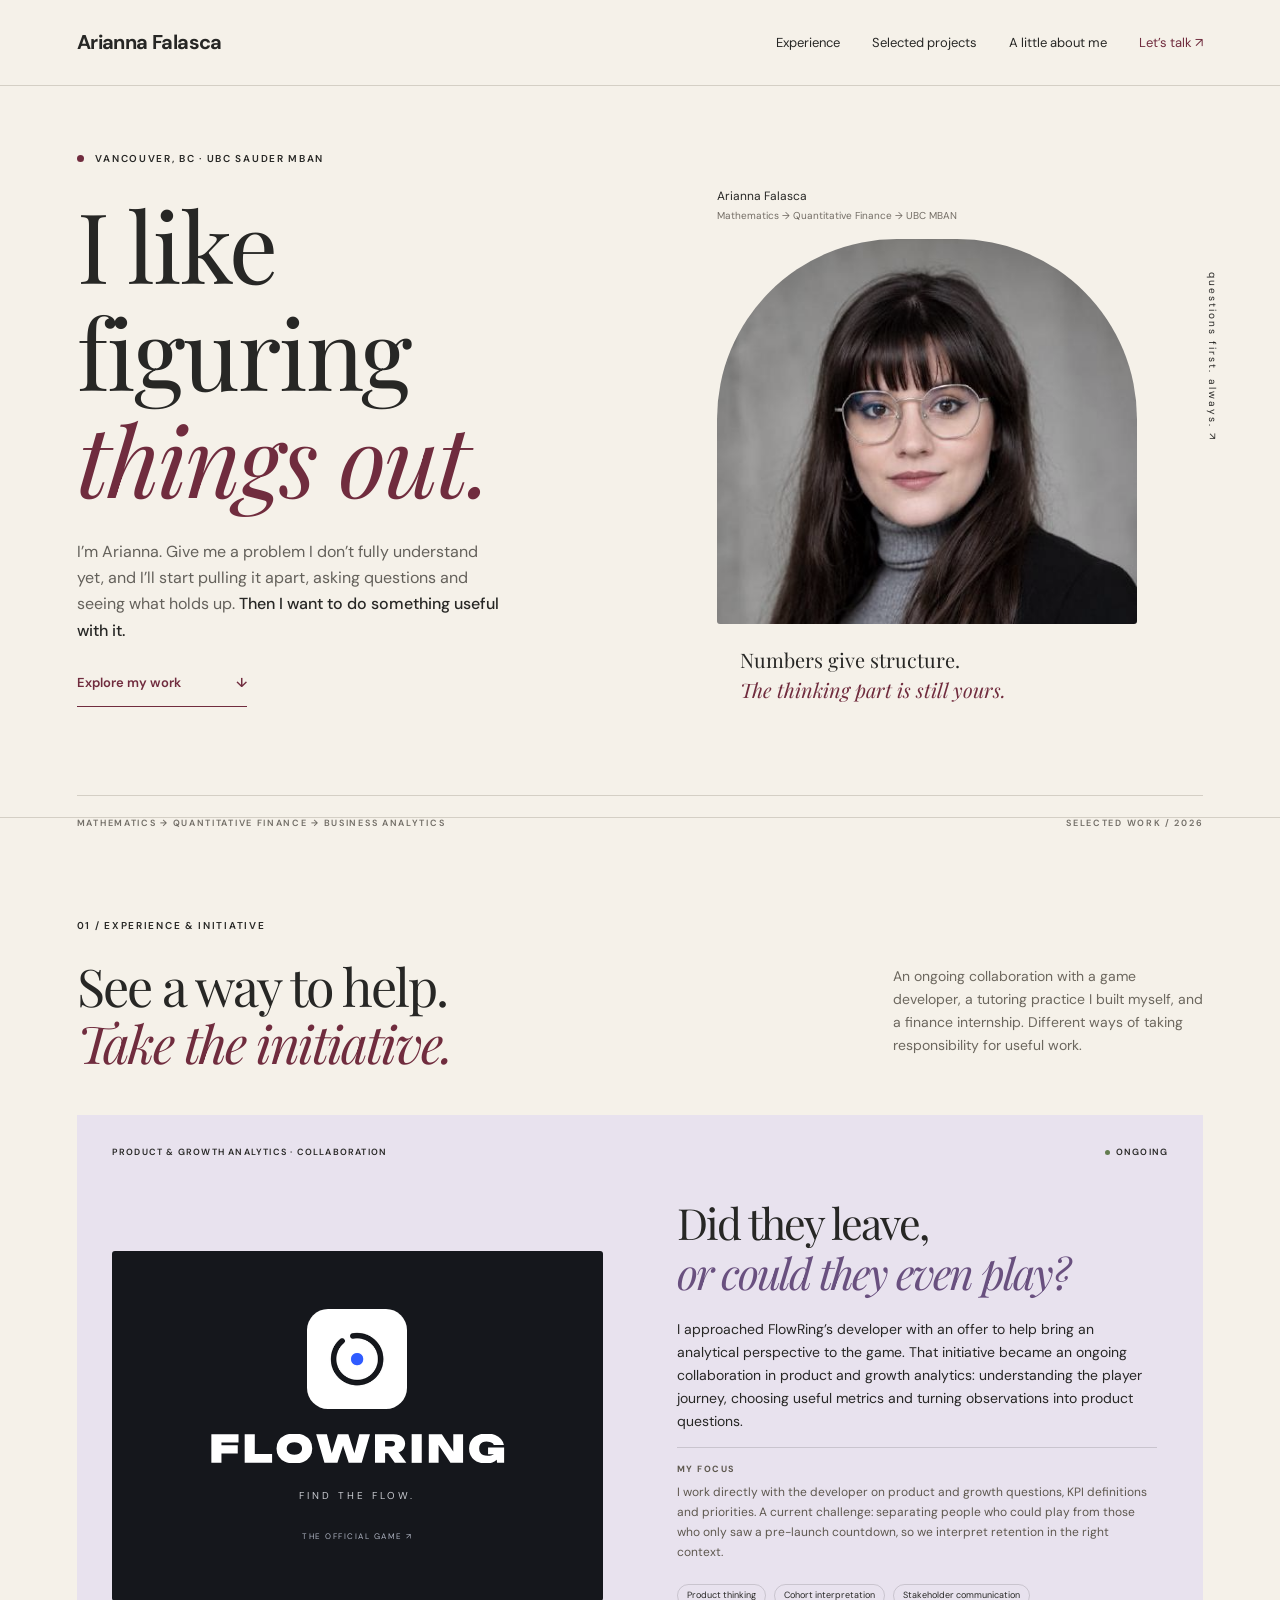
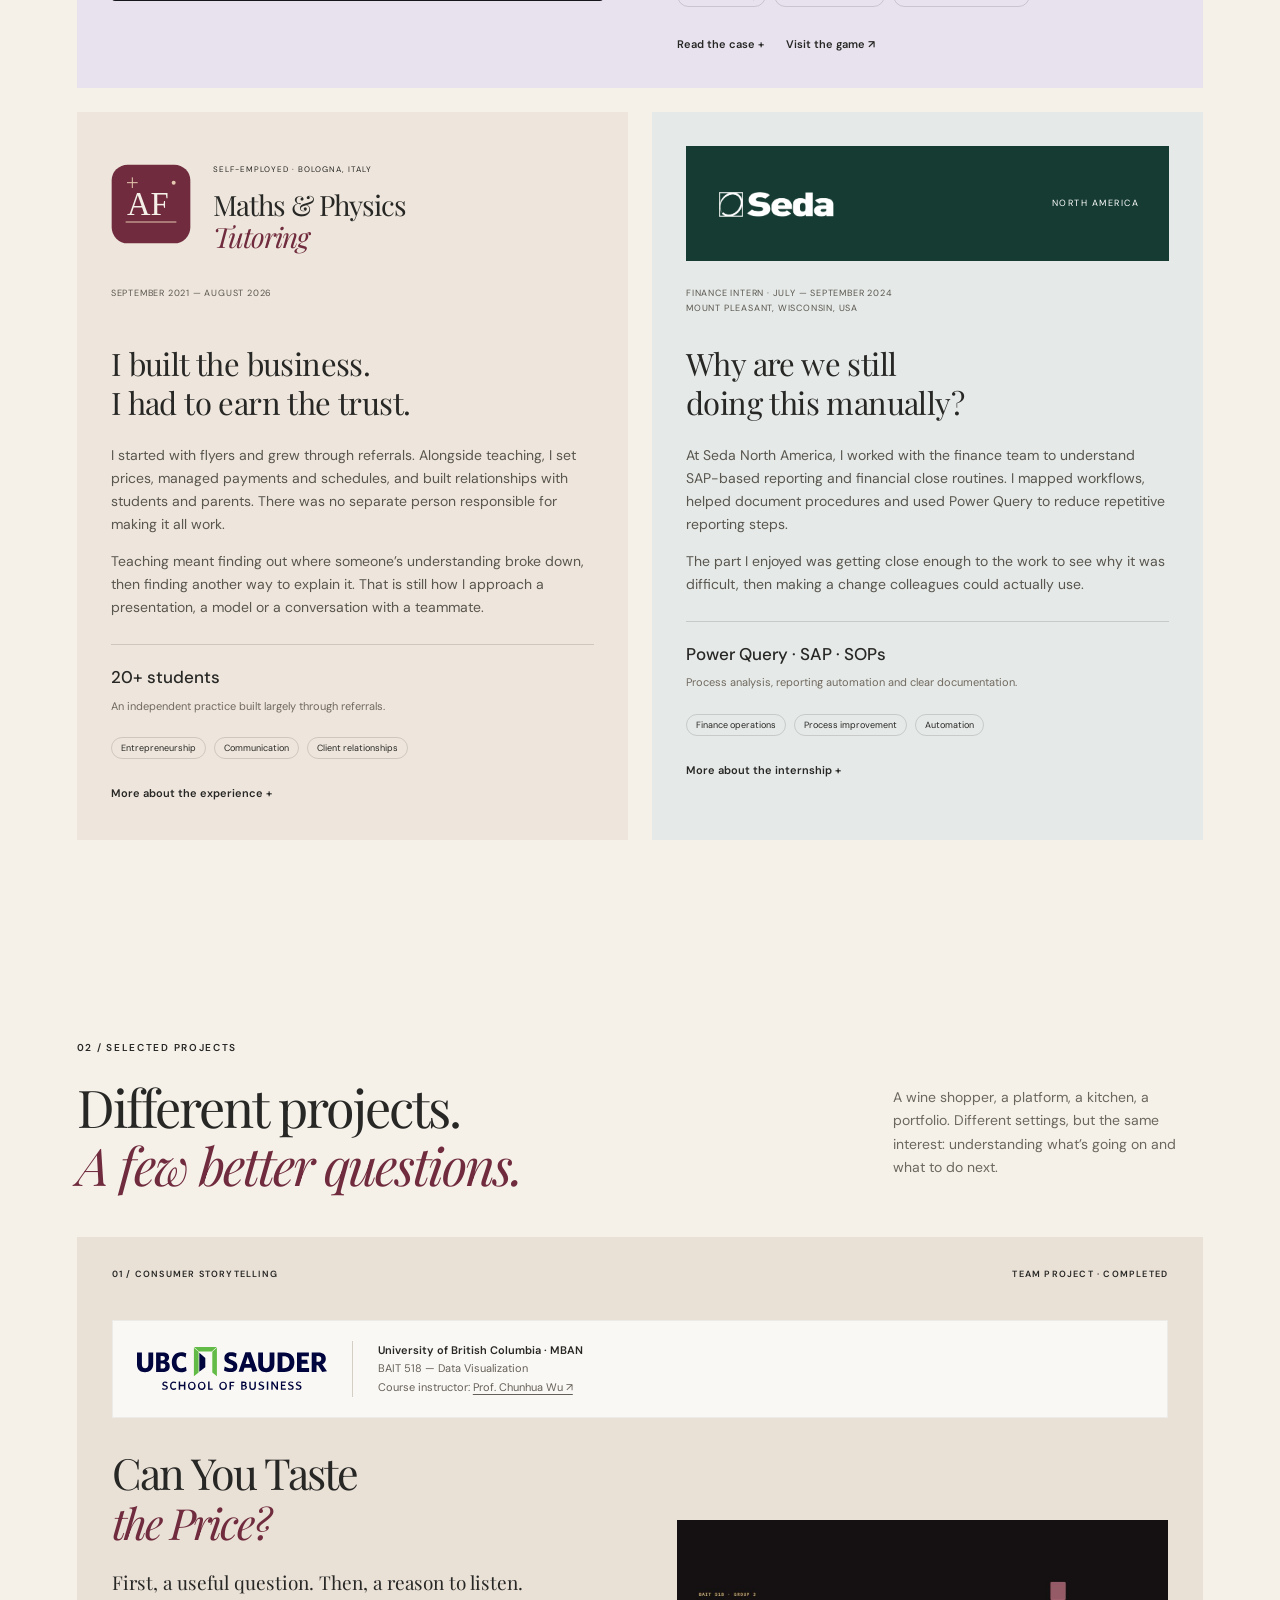
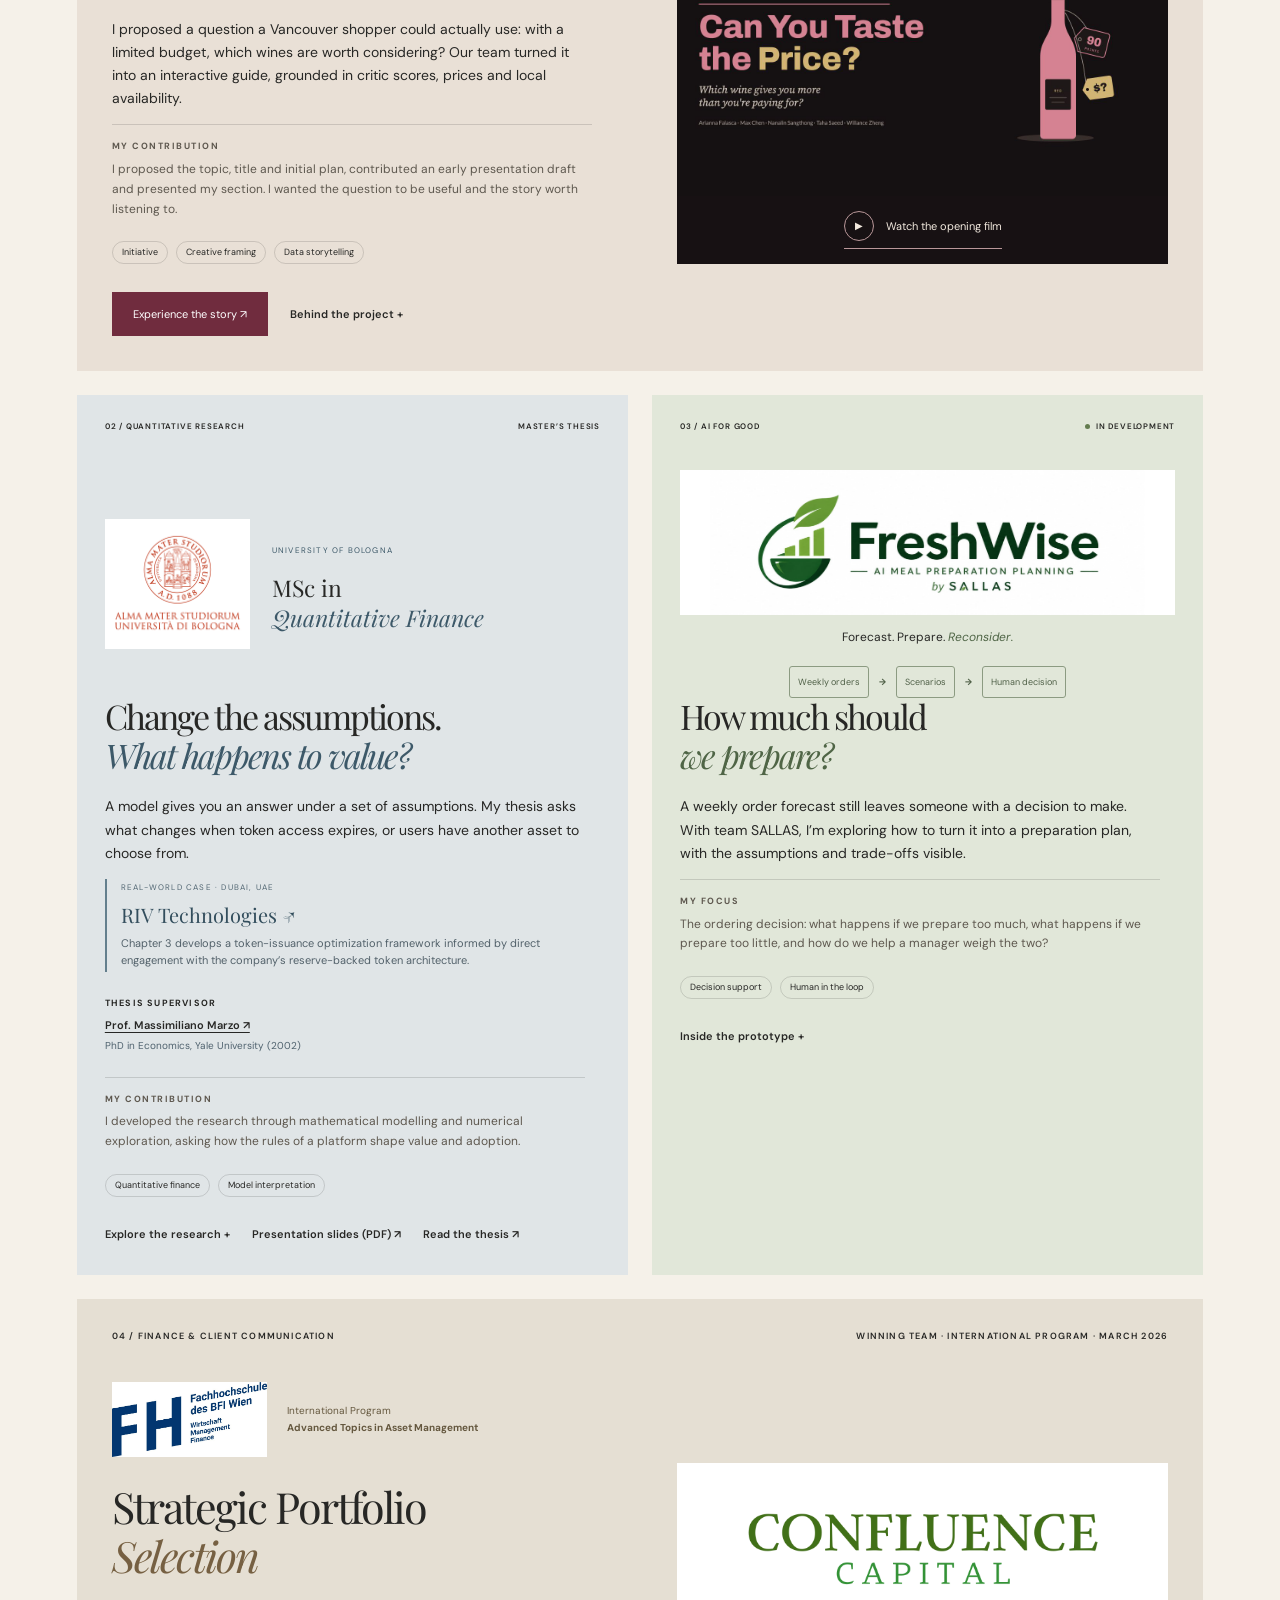
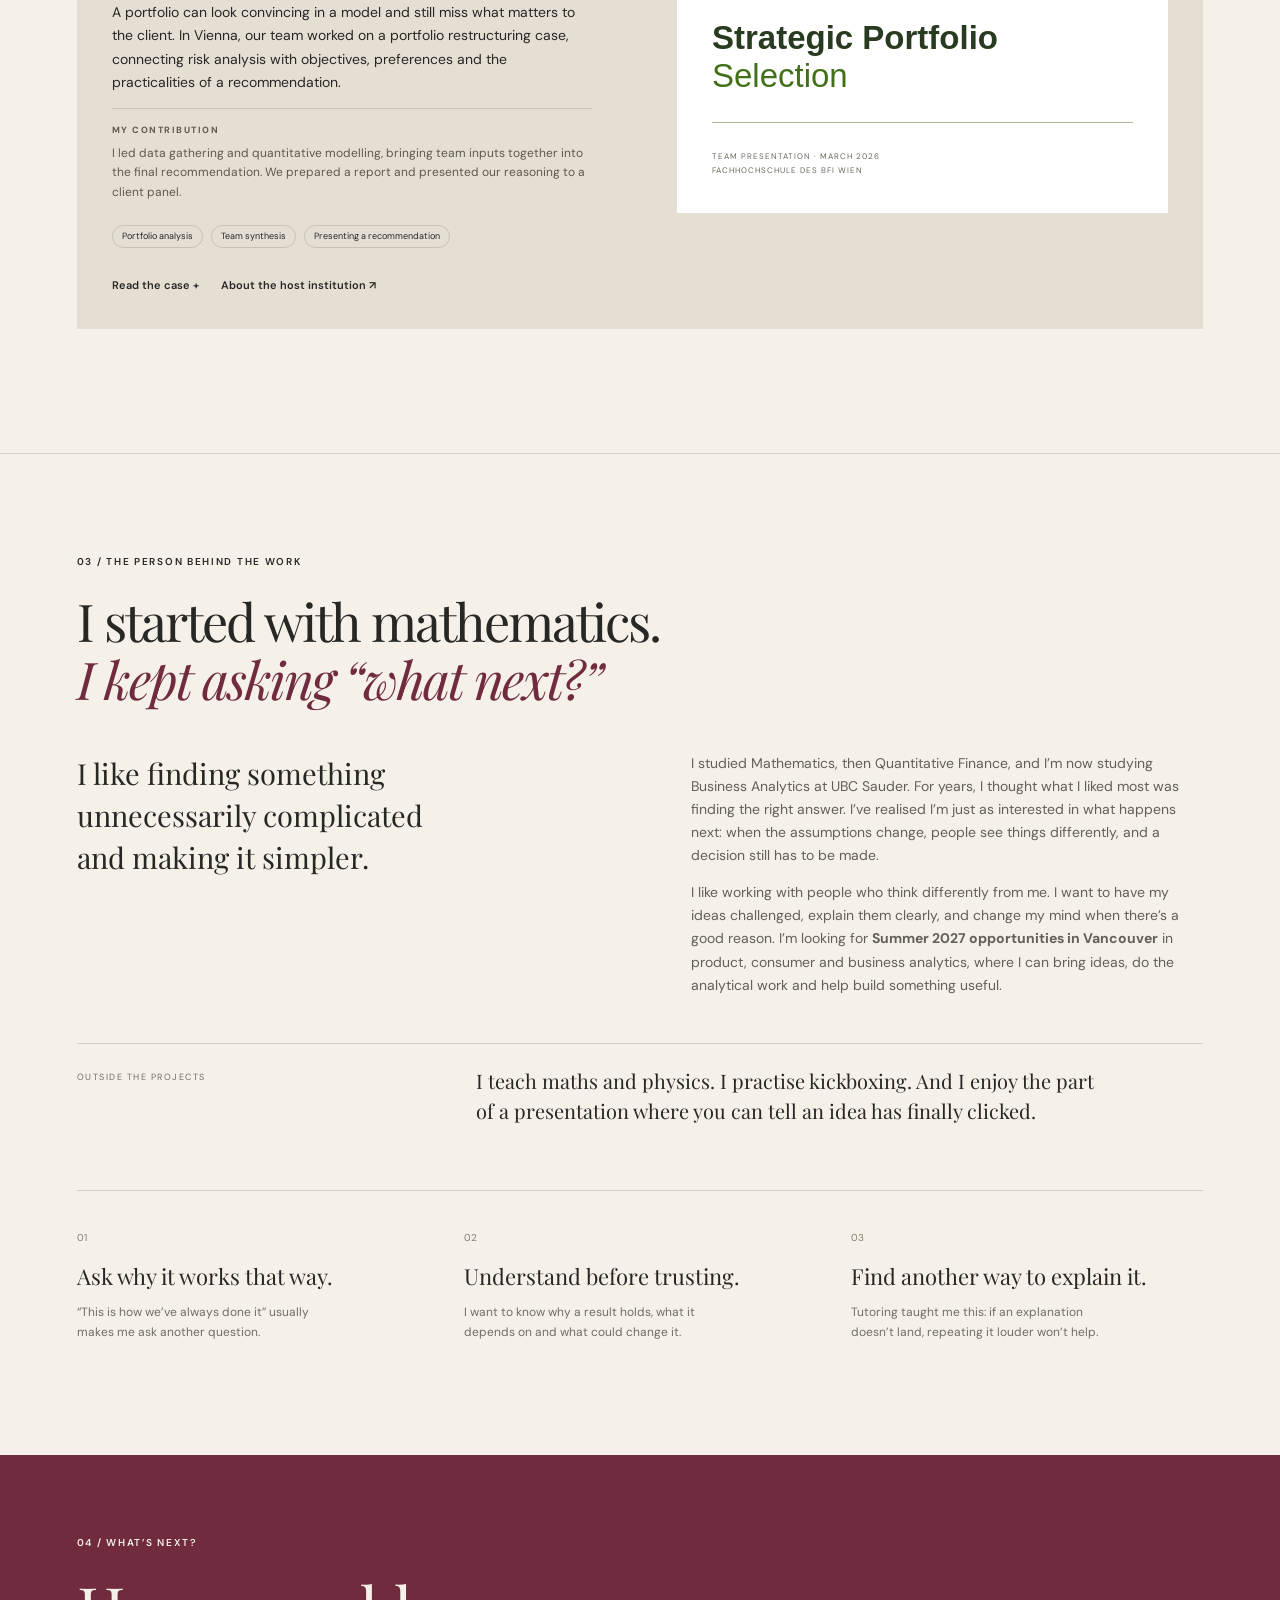
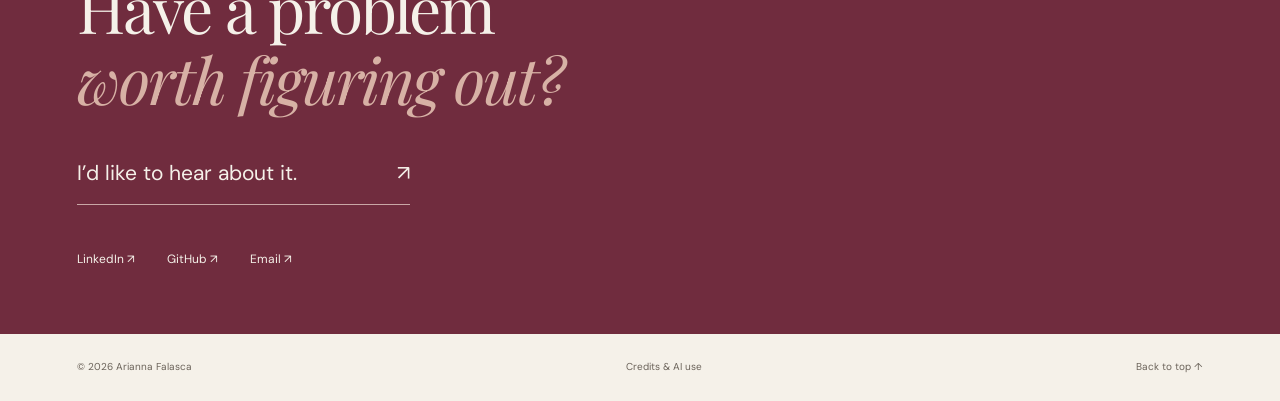
==== commit 91d9e6de: "Add thesis presentation slides alongside full dissertation" ====
--- a/index.html
+++ b/index.html
@@ -1,11 +1,11 @@
 <!doctype html>
-<html lang="en"><head><meta charset="utf-8"><meta name="viewport" content="width=device-width, initial-scale=1"><title>Arianna Falasca — I like figuring things out.</title><meta name="description" content="Mathematics, quantitative finance and business analytics. I like pulling unfamiliar problems apart and building something useful. Arianna Falasca, Vancouver."><meta property="og:title" content="Arianna Falasca — I like figuring things out."><meta property="og:description" content="A mathematical background, a lot of questions, and work that connects analysis with real decisions."><meta property="og:image" content="https://ariafalasca-ca.github.io/assets/arianna.jpg"><meta name="theme-color" content="#702c3e"><link rel="icon" href="assets/favicon.svg" type="image/svg+xml"><link rel="stylesheet" href="styles.css?v=20261105-original-covers"></head>
+<html lang="en"><head><meta charset="utf-8"><meta name="viewport" content="width=device-width, initial-scale=1"><title>Arianna Falasca — I like figuring things out.</title><meta name="description" content="Mathematics, quantitative finance and business analytics. I like pulling unfamiliar problems apart and building something useful. Arianna Falasca, Vancouver."><meta property="og:title" content="Arianna Falasca — I like figuring things out."><meta property="og:description" content="A mathematical background, a lot of questions, and work that connects analysis with real decisions."><meta property="og:image" content="https://ariafalasca-ca.github.io/assets/arianna.jpg"><meta name="theme-color" content="#702c3e"><link rel="icon" href="assets/favicon.svg" type="image/svg+xml"><link rel="stylesheet" href="styles.css?v=20261105-thesis-slides"></head>
 <body><a class="skip" href="#main">Skip to content</a><header><a class="wordmark" href="#">Arianna Falasca<span>AF.</span></a><nav aria-label="Main navigation"><a href="#experience">Experience</a><a href="#work">Selected projects</a><a href="#about">A little about me</a><a class="contact-nav" href="#contact">Let’s talk ↗</a></nav></header>
 <main id="main"><section class="hero"><div class="hero-copy"><p class="eyebrow"><span class="dot"></span> VANCOUVER, BC · UBC SAUDER MBAN</p><h1>I like<br>figuring<br><em>things out.</em></h1><p class="intro">I’m Arianna. Give me a problem I don’t fully understand yet, and I’ll start pulling it apart, asking questions and seeing what holds up. <strong>Then I want to do something useful with it.</strong></p><a class="text-link" href="#experience">Explore my work <span>↓</span></a></div><div class="portrait-wrap"><div class="portrait-label">Arianna Falasca<br><span>Mathematics → Quantitative Finance → UBC MBAN</span></div><img class="portrait" src="assets/arianna.jpg" width="460" height="460" alt="Portrait of Arianna Falasca"><p class="portrait-note">Numbers give structure.<br><em>The thinking part is still yours.</em></p><div class="orbit" aria-hidden="true">questions first. always. ↗</div></div><div class="hero-bottom"><span>MATHEMATICS → QUANTITATIVE FINANCE → BUSINESS ANALYTICS</span><span>SELECTED WORK / 2026</span></div></section>
 <section class="experience section" id="experience"><div class="section-heading"><p class="eyebrow">01 / EXPERIENCE & INITIATIVE</p><h2>See a way to help.<br><em>Take the initiative.</em></h2><p>An ongoing collaboration with a game developer, a tutoring practice I built myself, and a finance internship. Different ways of taking responsibility for useful work.</p></div><article class="project flowring" id="flowring"><div class="project-top"><span>PRODUCT & GROWTH ANALYTICS · COLLABORATION</span><span class="status"><i></i> ONGOING</span></div><div class="project-grid"><a class="flow-visual official-flow" href="https://www.flowring.app/en/" target="_blank" rel="noopener" aria-label="Visit the official FlowRing website"><img class="flowring-symbol" src="assets/flowring-icon.png" width="100" height="100" alt=""><img class="flowring-wordmark" src="assets/flowring-wordmark.svg" width="7583" height="750" alt="FlowRing"><span class="flow-tagline">FIND THE FLOW.</span><span class="flow-site">THE OFFICIAL GAME ↗</span></a><div><h3>Did they leave,<br><em>or could they even play?</em></h3><p>I approached FlowRing’s developer with an offer to help bring an analytical perspective to the game. That initiative became an ongoing collaboration in product and growth analytics: understanding the player journey, choosing useful metrics and turning observations into product questions.</p><p class="role"><b>My focus</b> I work directly with the developer on product and growth questions, KPI definitions and priorities. A current challenge: separating people who could play from those who only saw a pre-launch countdown, so we interpret retention in the right context.</p><div class="tags"><span>Product thinking</span><span>Cohort interpretation</span><span>Stakeholder communication</span></div><div class="actions"><button class="detail-link" data-case="flowring">Read the case +</button><a class="detail-link" href="https://www.flowring.app/en/" target="_blank" rel="noopener">Visit the game ↗</a></div></div></div></article><div class="experience-grid"><article class="experience-card tutoring"><div class="experience-brand"><img src="assets/tutoring-mark.svg" width="120" height="120" alt="AF tutoring monogram"><div><span>SELF-EMPLOYED · BOLOGNA, ITALY</span><h3>Maths & Physics<br><em>Tutoring</em></h3></div></div><p class="experience-date">SEPTEMBER 2021 — AUGUST 2026</p><h4>I built the business.<br>I had to earn the trust.</h4><p>I started with flyers and grew through referrals. Alongside teaching, I set prices, managed payments and schedules, and built relationships with students and parents. There was no separate person responsible for making it all work.</p><p>Teaching meant finding out where someone’s understanding broke down, then finding another way to explain it. That is still how I approach a presentation, a model or a conversation with a teammate.</p><div class="experience-fact"><strong>20+ students</strong><span>An independent practice built largely through referrals.</span></div><div class="tags"><span>Entrepreneurship</span><span>Communication</span><span>Client relationships</span></div><button class="detail-link" data-case="tutoring">More about the experience +</button></article><article class="experience-card seda"><div class="seda-brand"><a href="https://www.sedagroup.com/home-us" target="_blank" rel="noopener"><img src="assets/seda-logo.png" alt="Seda International Packaging Group"></a><span>NORTH AMERICA</span></div><p class="experience-date">FINANCE INTERN · JULY — SEPTEMBER 2024<br>MOUNT PLEASANT, WISCONSIN, USA</p><h4>Why are we still<br>doing this manually?</h4><p>At Seda North America, I worked with the finance team to understand SAP-based reporting and financial close routines. I mapped workflows, helped document procedures and used Power Query to reduce repetitive reporting steps.</p><p>The part I enjoyed was getting close enough to the work to see why it was difficult, then making a change colleagues could actually use.</p><div class="experience-fact"><strong>Power Query · SAP · SOPs</strong><span>Process analysis, reporting automation and clear documentation.</span></div><div class="tags"><span>Finance operations</span><span>Process improvement</span><span>Automation</span></div><button class="detail-link" data-case="seda">More about the internship +</button></article></div></section><section id="work" class="work section"><div class="section-heading"><p class="eyebrow">02 / SELECTED PROJECTS</p><h2>Different projects.<br><em>A few better questions.</em></h2><p>A wine shopper, a platform, a kitchen, a portfolio. Different settings, but the same interest: understanding what’s going on and what to do next.</p></div>
 <article class="project wine" id="wine"><div class="project-top"><span>01 / CONSUMER STORYTELLING</span><span>TEAM PROJECT · COMPLETED</span></div><div class="course-identity"><img src="assets/ubc-sauder.svg" width="190" height="42.5" alt="UBC Sauder School of Business"><div><strong>University of British Columbia · MBAN</strong><span>BAIT 518 — Data Visualization</span><span>Course instructor: <a href="https://www.sauder.ubc.ca/people/chunhua-wu" target="_blank" rel="noopener">Prof. Chunhua Wu ↗</a></span></div></div><div class="project-grid"><div><h3>Can You Taste<br><em>the Price?</em></h3><p class="project-hook">First, a useful question. Then, a reason to listen.</p><p>I proposed a question a Vancouver shopper could actually use: with a limited budget, which wines are worth considering? Our team turned it into an interactive guide, grounded in critic scores, prices and local availability.</p><p class="role"><b>My contribution</b> I proposed the topic, title and initial plan, contributed an early presentation draft and presented my section. I wanted the question to be useful and the story worth listening to.</p><div class="tags"><span>Initiative</span><span>Creative framing</span><span>Data storytelling</span></div><div class="actions"><a class="button" href="projects/wine-story.html">Experience the story ↗</a><button class="detail-link" data-case="wine">Behind the project +</button></div></div><button class="wine-visual wine-cover-preview" data-case="wine-video" aria-label="Watch the Can You Taste the Price opening video"><img src="assets/wine-first-slide.png" width="1280" height="720" alt="Original first slide: Can You Taste the Price?, with the team names and wine bottle illustration"><span class="wine-play"><span aria-hidden="true">▶</span> Watch the opening film</span></button></div></article>
-<div class="project-pair"><article class="project thesis" id="thesis"><div class="project-top"><span>02 / QUANTITATIVE RESEARCH</span><span>MASTER’S THESIS</span></div><div class="institution-visual"><img src="assets/unibo-seal.png" width="171" height="142" alt="Alma Mater Studiorum — Università di Bologna"><div><span>UNIVERSITY OF BOLOGNA</span><p>MSc in<br><em>Quantitative Finance</em></p></div></div><h3>Change the assumptions.<br><em>What happens to value?</em></h3><p>A model gives you an answer under a set of assumptions. My thesis asks what changes when token access expires, or users have another asset to choose from.</p><div class="industry-context"><span>REAL-WORLD CASE · DUBAI, UAE</span><a href="https://www.riv-technologies.com/" target="_blank" rel="noopener">RIV Technologies ↗</a><p>Chapter 3 develops a token-issuance optimization framework informed by direct engagement with the company’s reserve-backed token architecture.</p></div><p class="academic-credit"><b>Thesis supervisor</b><a href="https://www.unibo.it/sitoweb/massimiliano.marzo/cv-en" target="_blank" rel="noopener">Prof. Massimiliano Marzo ↗</a><span>PhD in Economics, Yale University (2002)</span></p><p class="role"><b>My contribution</b> I developed the research through mathematical modelling and numerical exploration, asking how the rules of a platform shape value and adoption.</p><div class="tags"><span>Quantitative finance</span><span>Model interpretation</span></div><div class="actions"><button class="detail-link" data-case="thesis">Explore the research +</button><a class="detail-link" href="assets/token-valuation-thesis.pdf" target="_blank" rel="noopener">Read the thesis ↗</a></div></article>
+<div class="project-pair"><article class="project thesis" id="thesis"><div class="project-top"><span>02 / QUANTITATIVE RESEARCH</span><span>MASTER’S THESIS</span></div><div class="institution-visual"><img src="assets/unibo-seal.png" width="171" height="142" alt="Alma Mater Studiorum — Università di Bologna"><div><span>UNIVERSITY OF BOLOGNA</span><p>MSc in<br><em>Quantitative Finance</em></p></div></div><h3>Change the assumptions.<br><em>What happens to value?</em></h3><p>A model gives you an answer under a set of assumptions. My thesis asks what changes when token access expires, or users have another asset to choose from.</p><div class="industry-context"><span>REAL-WORLD CASE · DUBAI, UAE</span><a href="https://www.riv-technologies.com/" target="_blank" rel="noopener">RIV Technologies ↗</a><p>Chapter 3 develops a token-issuance optimization framework informed by direct engagement with the company’s reserve-backed token architecture.</p></div><p class="academic-credit"><b>Thesis supervisor</b><a href="https://www.unibo.it/sitoweb/massimiliano.marzo/cv-en" target="_blank" rel="noopener">Prof. Massimiliano Marzo ↗</a><span>PhD in Economics, Yale University (2002)</span></p><p class="role"><b>My contribution</b> I developed the research through mathematical modelling and numerical exploration, asking how the rules of a platform shape value and adoption.</p><div class="tags"><span>Quantitative finance</span><span>Model interpretation</span></div><div class="actions"><button class="detail-link" data-case="thesis">Explore the research +</button><a class="detail-link" href="assets/token-valuation-slides.pdf" target="_blank" rel="noopener">Presentation slides (PDF) ↗</a><a class="detail-link" href="assets/token-valuation-thesis.pdf" target="_blank" rel="noopener">Read the thesis ↗</a></div></article>
 <article class="project freshwise" id="freshwise"><div class="project-top"><span>03 / AI FOR GOOD</span><span class="status"><i></i> IN DEVELOPMENT</span></div><div class="fresh-visual"><img class="freshwise-logo" src="assets/freshwise-logo.jpg" width="2048" height="683" alt="FreshWise — AI Meal Preparation Planning, by SALLAS"><p>Forecast. Prepare. <em>Reconsider.</em></p><div class="decision-flow"><span>Weekly orders</span><b>→</b><span>Scenarios</span><b>→</b><span>Human decision</span></div></div><h3>How much should<br><em>we prepare?</em></h3><p>A weekly order forecast still leaves someone with a decision to make. With team SALLAS, I’m exploring how to turn it into a preparation plan, with the assumptions and trade-offs visible.</p><p class="role"><b>My focus</b> The ordering decision: what happens if we prepare too much, what happens if we prepare too little, and how do we help a manager weigh the two?</p><div class="tags"><span>Decision support</span><span>Human in the loop</span></div><div class="actions"><button class="detail-link" data-case="freshwise">Inside the prototype +</button></div></article></div>
 <article class="project vienna" id="vienna"><div class="project-top"><span>04 / FINANCE & CLIENT COMMUNICATION</span><span>WINNING TEAM · INTERNATIONAL PROGRAM · MARCH 2026</span></div><div class="project-grid"><div><div class="vienna-school"><img src="assets/bfi-vienna-logo.jpg" width="1181" height="570" alt="Fachhochschule des BFI Wien"><p>International Program<br><strong>Advanced Topics in Asset Management</strong></p></div><h3>Strategic Portfolio<br><em>Selection</em></h3><p>A portfolio can look convincing in a model and still miss what matters to the client. In Vienna, our team worked on a portfolio restructuring case, connecting risk analysis with objectives, preferences and the practicalities of a recommendation.</p><p class="role"><b>My contribution</b>I led data gathering and quantitative modelling, bringing team inputs together into the final recommendation. We prepared a report and presented our reasoning to a client panel.</p><div class="tags"><span>Portfolio analysis</span><span>Team synthesis</span><span>Presenting a recommendation</span></div><div class="actions"><button class="detail-link" data-case="vienna">Read the case +</button><a class="detail-link" href="https://www.fh-vie.ac.at/en" target="_blank" rel="noopener">About the host institution ↗</a></div></div><div class="vienna-visual confluence-visual"><img src="assets/confluence-capital.svg" alt="Confluence Capital — original team logo" width="1029" height="272"><p>Strategic Portfolio<br><em>Selection</em></p><div class="vienna-rule"></div><small>TEAM PRESENTATION · MARCH 2026<br>FACHHOCHSCHULE DES BFI WIEN</small></div></div></article></section>
 <section class="about section" id="about"><div><p class="eyebrow">03 / THE PERSON BEHIND THE WORK</p><h2>I started with mathematics.<br><em>I kept asking “what next?”</em></h2></div><div class="about-grid"><p class="about-lead">I like finding something unnecessarily complicated and making it simpler.</p><div><p>I studied Mathematics, then Quantitative Finance, and I’m now studying Business Analytics at UBC Sauder. For years, I thought what I liked most was finding the right answer. I’ve realised I’m just as interested in what happens next: when the assumptions change, people see things differently, and a decision still has to be made.</p><p>I like working with people who think differently from me. I want to have my ideas challenged, explain them clearly, and change my mind when there’s a good reason. I’m looking for <strong>Summer 2027 opportunities in Vancouver</strong> in product, consumer and business analytics, where I can bring ideas, do the analytical work and help build something useful.</p></div></div><div class="personal-note"><span>OUTSIDE THE PROJECTS</span><p>I teach maths and physics. I practise kickboxing. And I enjoy the part of a presentation where you can tell an idea has finally clicked.</p></div><div class="principles"><div><span>01</span><h4>Ask why it works that way.</h4><p>“This is how we’ve always done it” usually makes me ask another question.</p></div><div><span>02</span><h4>Understand before trusting.</h4><p>I want to know why a result holds, what it depends on and what could change it.</p></div><div><span>03</span><h4>Find another way to explain it.</h4><p>Tutoring taught me this: if an explanation doesn’t land, repeating it louder won’t help.</p></div></div></section>
-<section class="contact section" id="contact"><p class="eyebrow">04 / WHAT’S NEXT?</p><h2>Have a problem<br><em>worth figuring out?</em></h2><a class="email" href="mailto:ariafalasca@gmail.com">I’d like to hear about it. <span>↗</span></a><div class="contact-links"><a href="https://www.linkedin.com/in/ariannafalasca" target="_blank" rel="noopener">LinkedIn ↗</a><a href="https://github.com/ariafalasca-ca" target="_blank" rel="noopener">GitHub ↗</a><a href="mailto:ariafalasca@gmail.com">Email ↗</a></div></section></main><footer><span>© 2026 Arianna Falasca</span><button data-case="credits">Credits & AI use</button><a href="#">Back to top ↑</a></footer><dialog id="case-dialog" aria-labelledby="dialog-title"><button class="close" aria-label="Close project details">×</button><div id="dialog-content"></div></dialog><script src="script.js?v=20261105-original-covers"></script></body></html>
+<section class="contact section" id="contact"><p class="eyebrow">04 / WHAT’S NEXT?</p><h2>Have a problem<br><em>worth figuring out?</em></h2><a class="email" href="mailto:ariafalasca@gmail.com">I’d like to hear about it. <span>↗</span></a><div class="contact-links"><a href="https://www.linkedin.com/in/ariannafalasca" target="_blank" rel="noopener">LinkedIn ↗</a><a href="https://github.com/ariafalasca-ca" target="_blank" rel="noopener">GitHub ↗</a><a href="mailto:ariafalasca@gmail.com">Email ↗</a></div></section></main><footer><span>© 2026 Arianna Falasca</span><button data-case="credits">Credits & AI use</button><a href="#">Back to top ↑</a></footer><dialog id="case-dialog" aria-labelledby="dialog-title"><button class="close" aria-label="Close project details">×</button><div id="dialog-content"></div></dialog><script src="script.js?v=20261105-thesis-slides"></script></body></html>
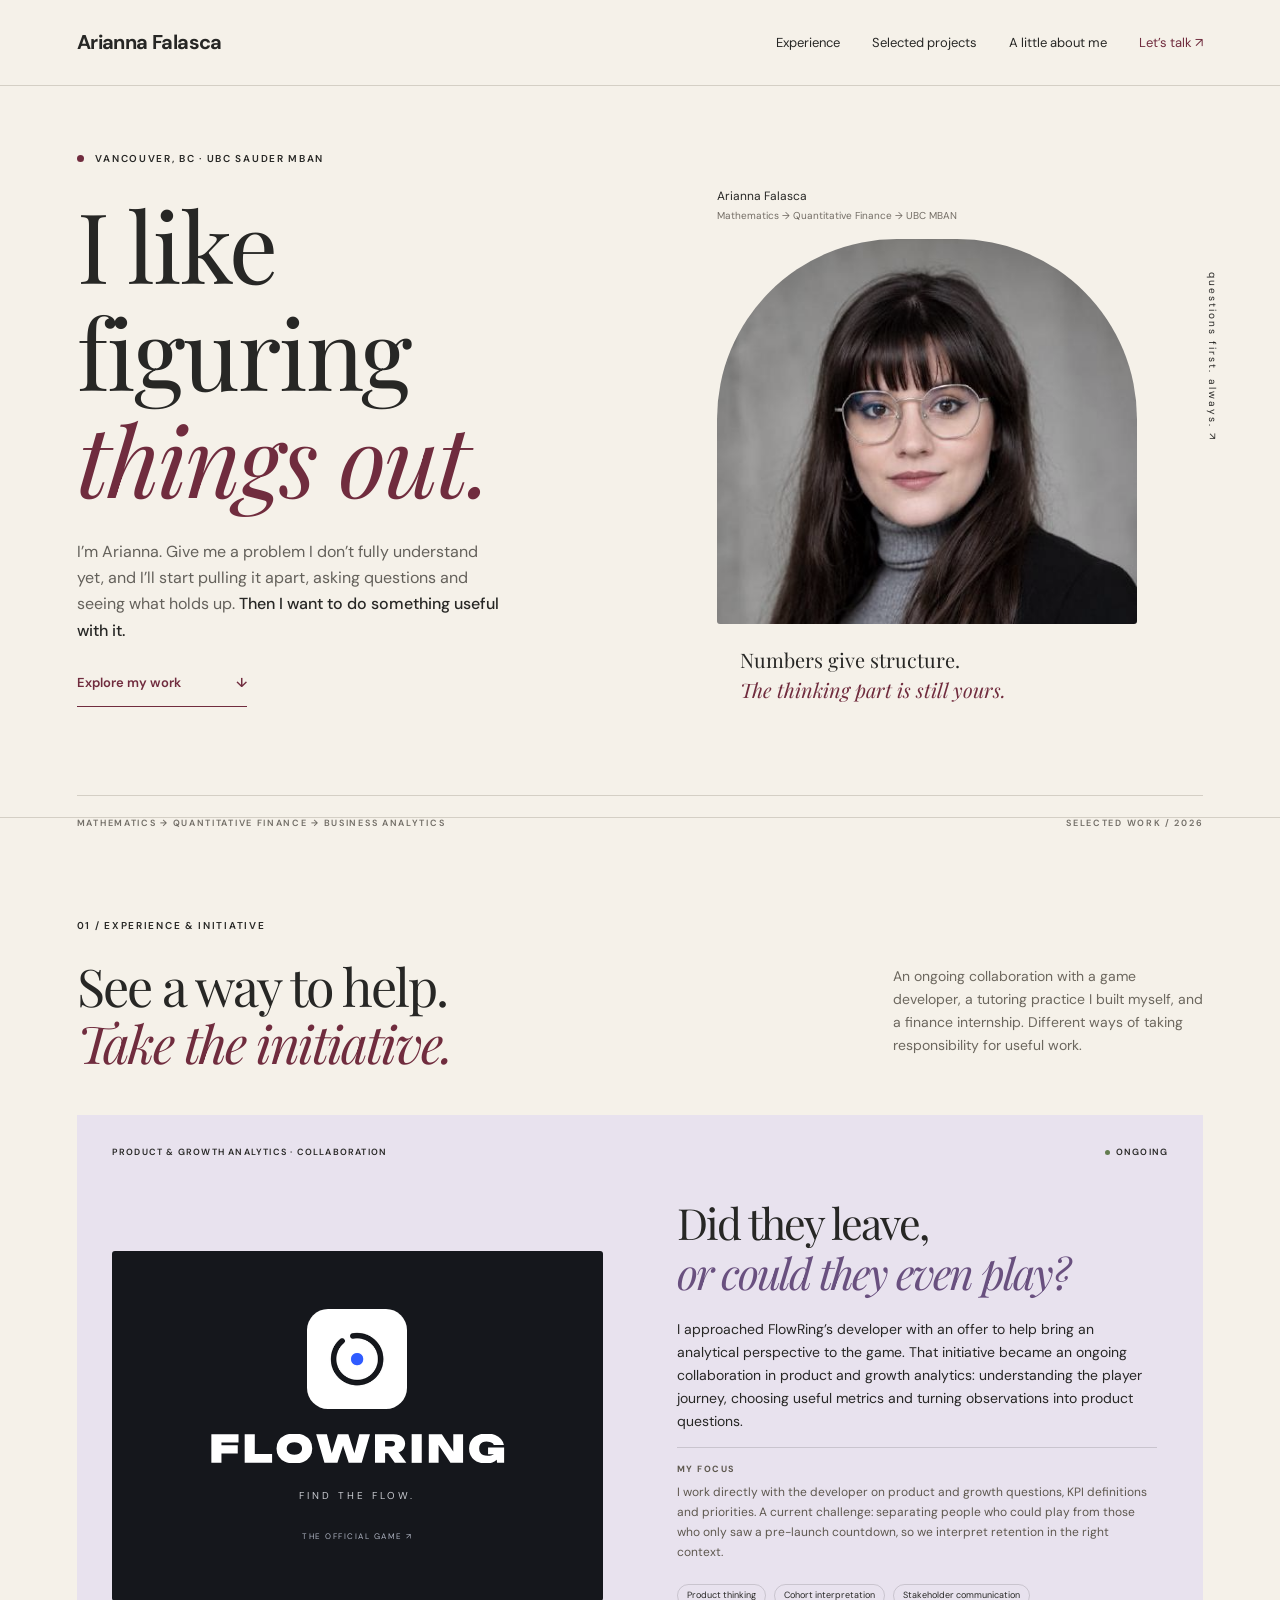
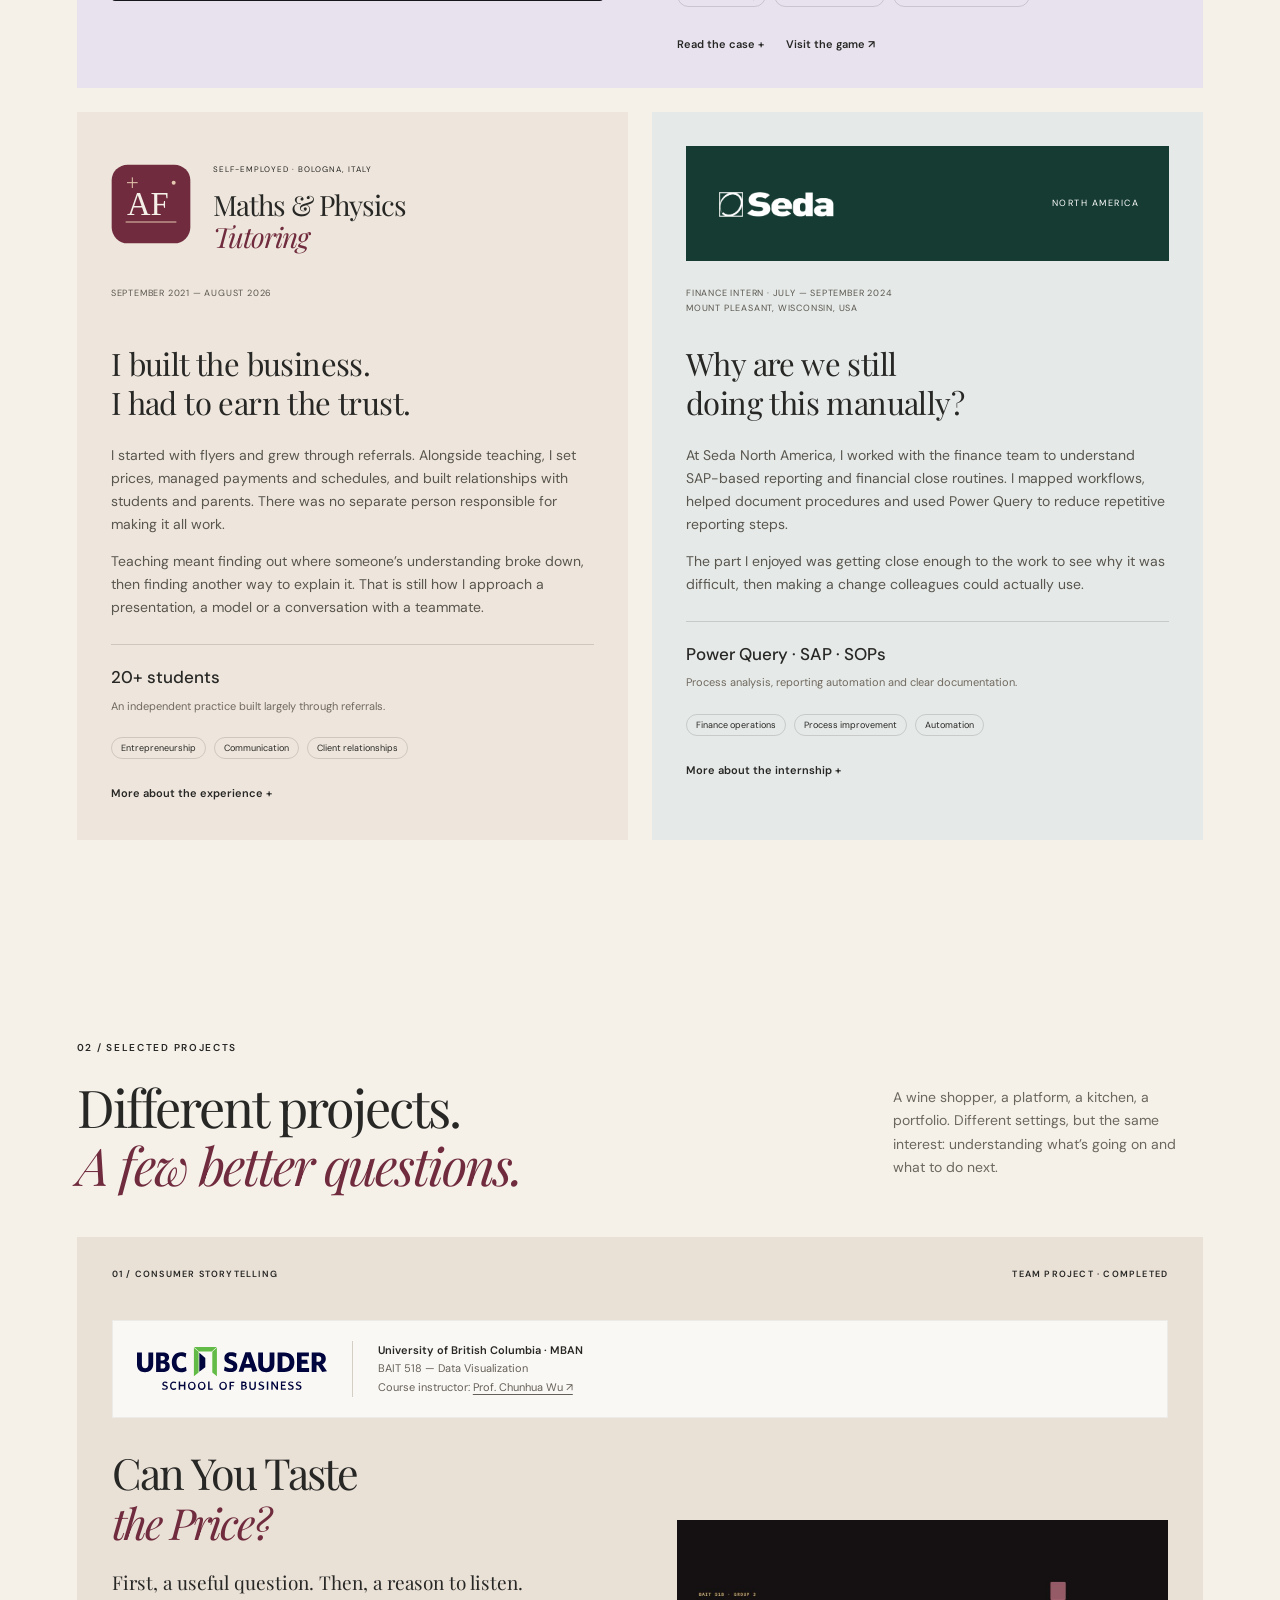
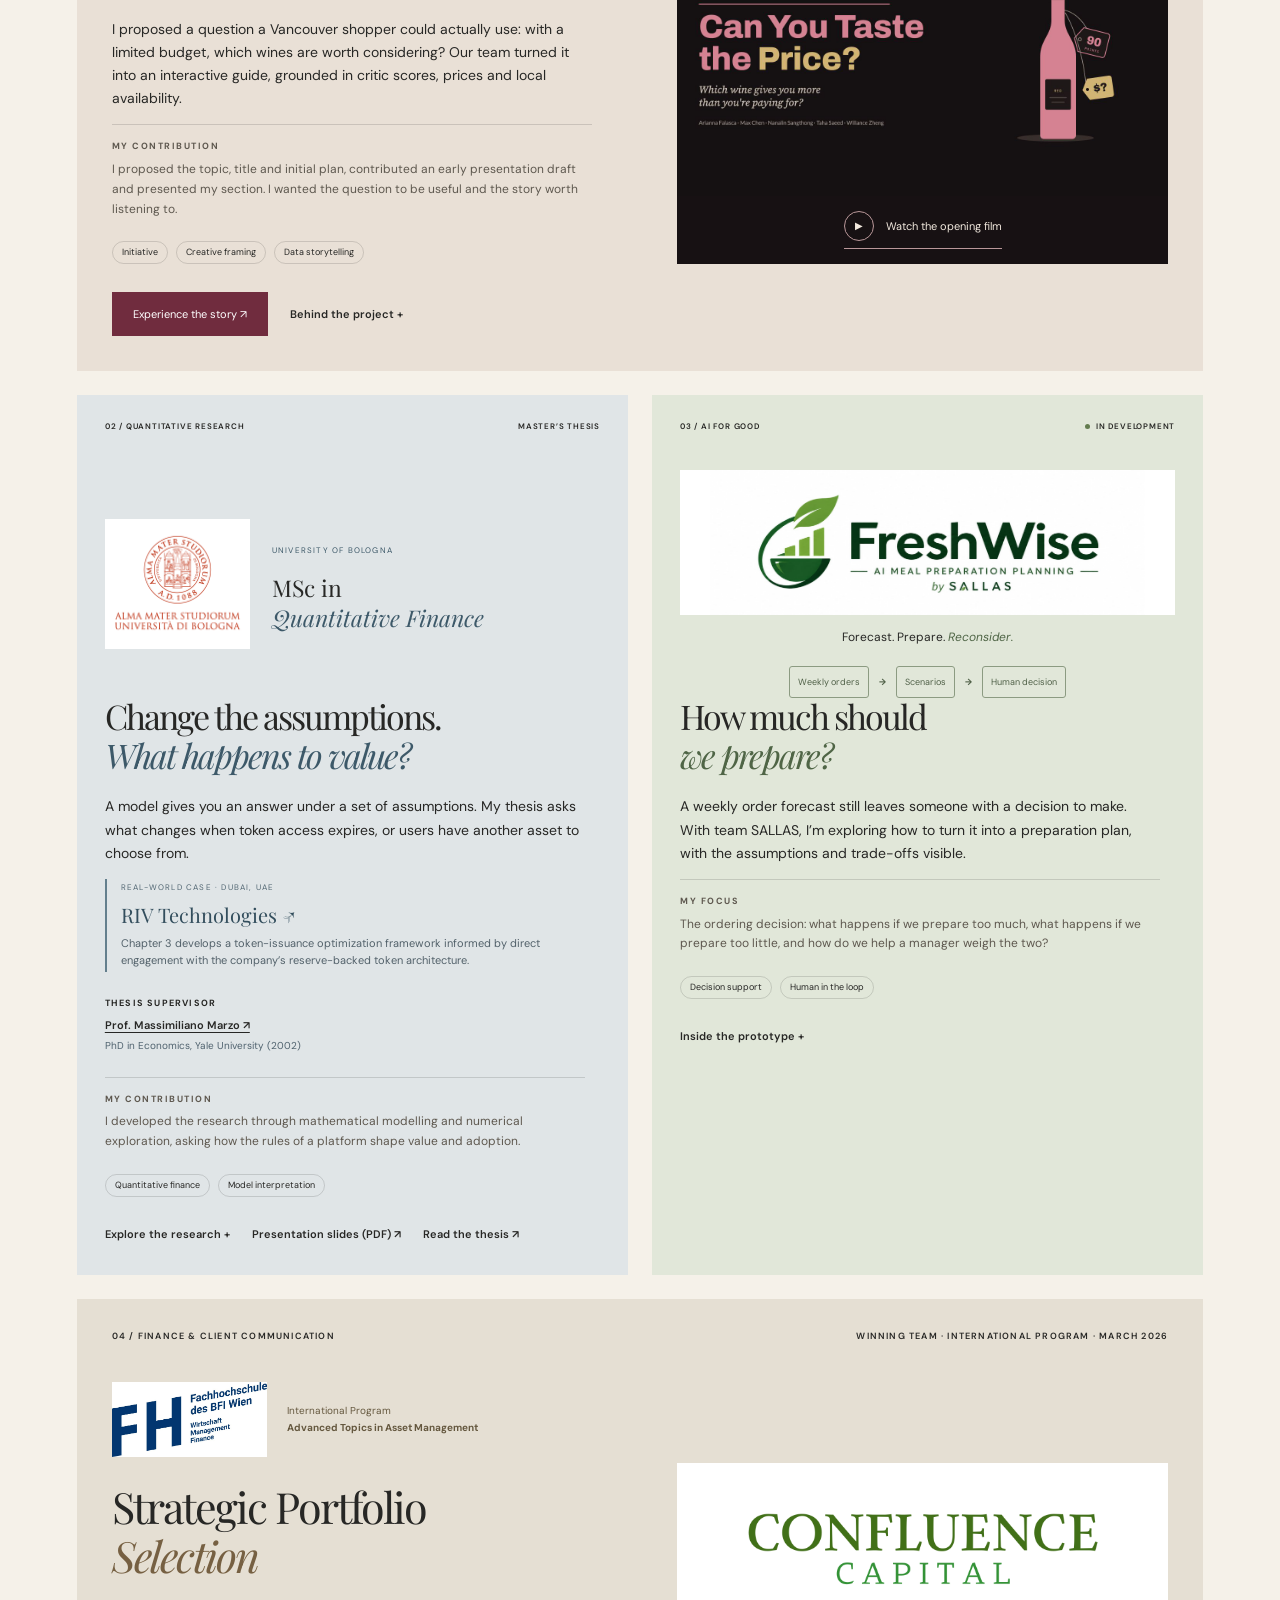
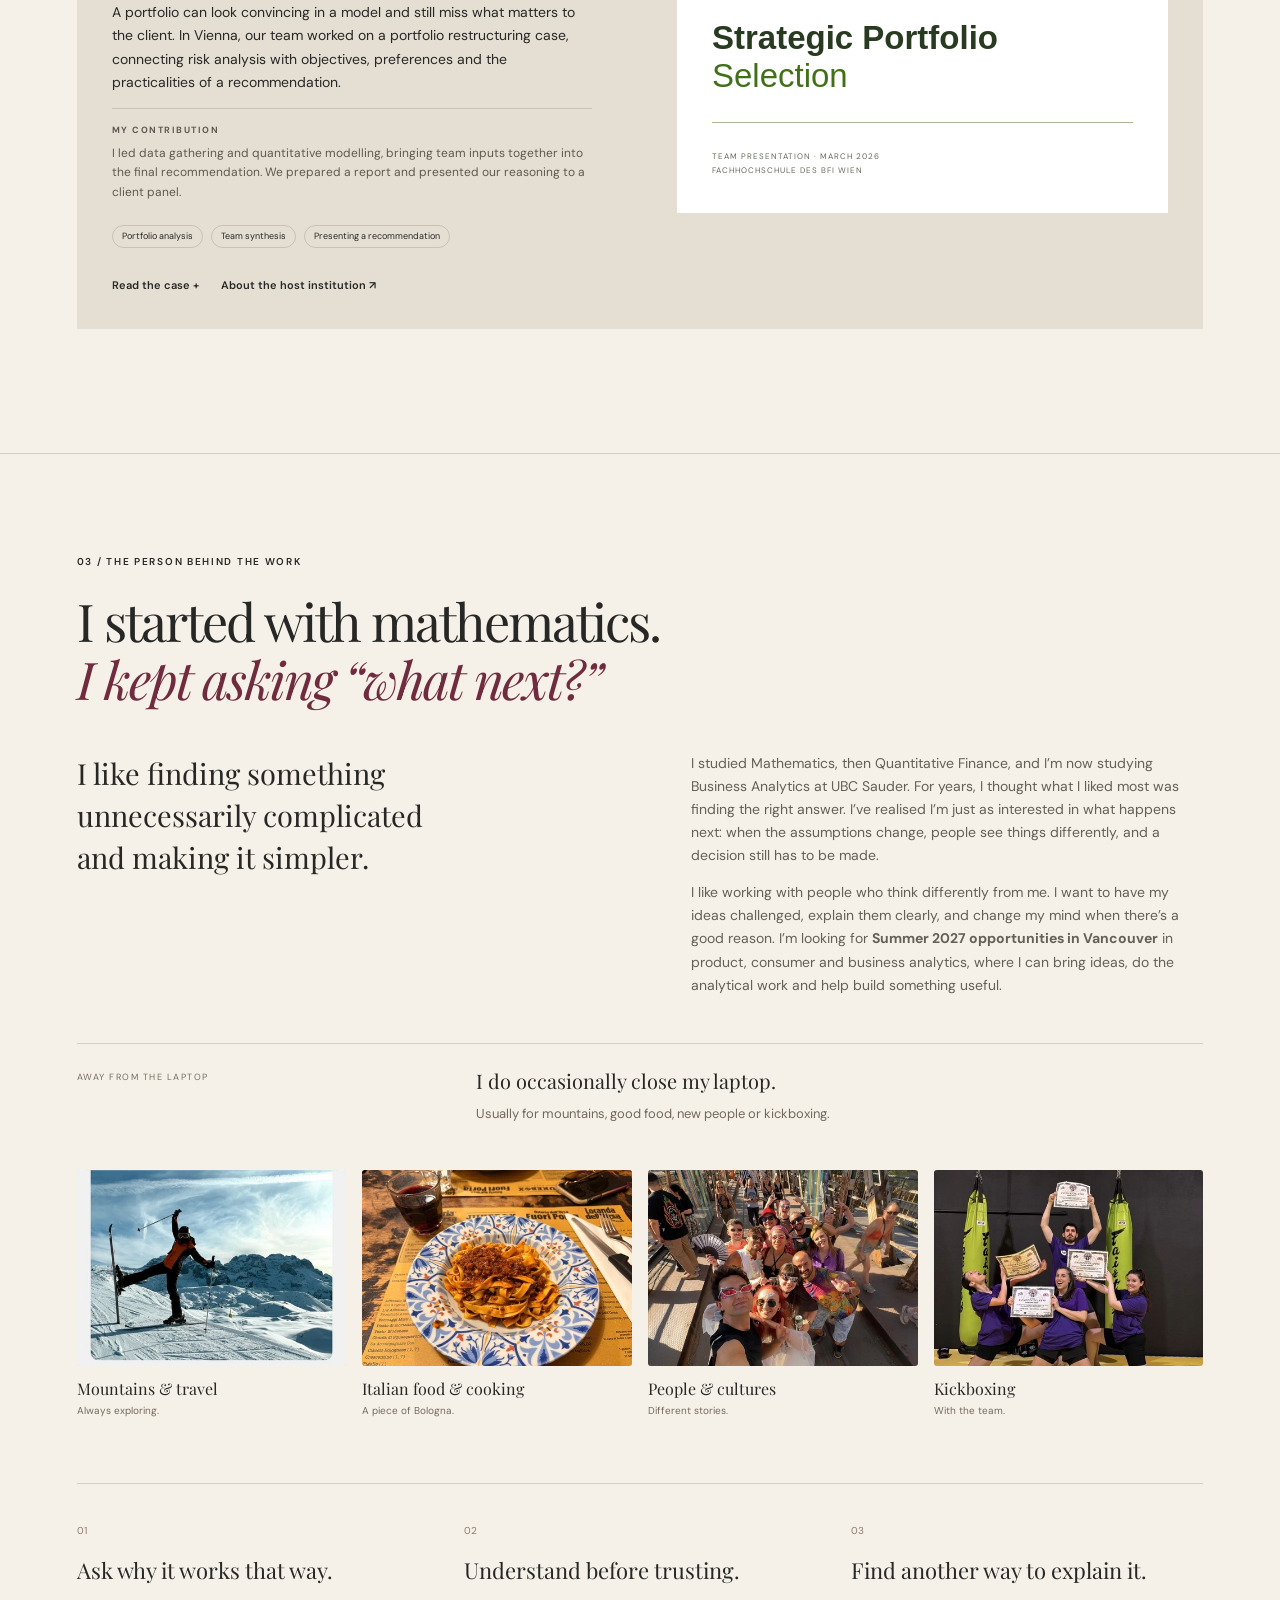
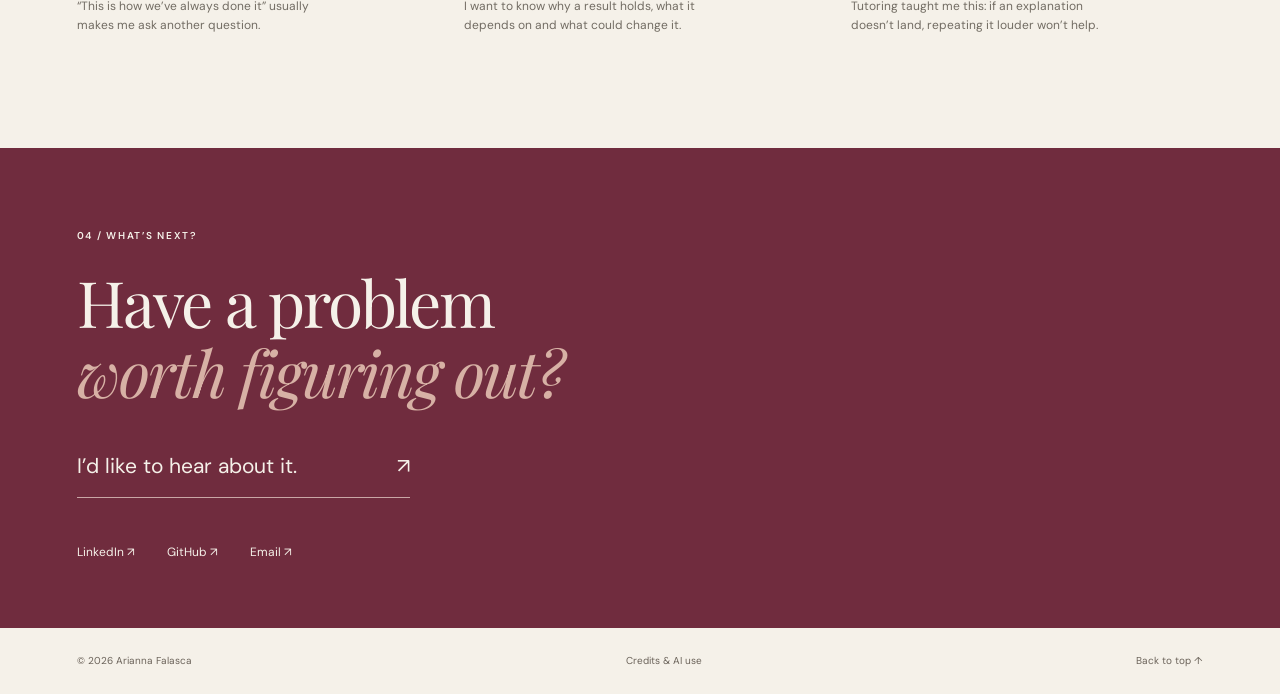
==== commit ba92f9b2: "Add personal hobbies and original introduction photos" ====
--- a/index.html
+++ b/index.html
@@ -1,5 +1,5 @@
 <!doctype html>
-<html lang="en"><head><meta charset="utf-8"><meta name="viewport" content="width=device-width, initial-scale=1"><title>Arianna Falasca — I like figuring things out.</title><meta name="description" content="Mathematics, quantitative finance and business analytics. I like pulling unfamiliar problems apart and building something useful. Arianna Falasca, Vancouver."><meta property="og:title" content="Arianna Falasca — I like figuring things out."><meta property="og:description" content="A mathematical background, a lot of questions, and work that connects analysis with real decisions."><meta property="og:image" content="https://ariafalasca-ca.github.io/assets/arianna.jpg"><meta name="theme-color" content="#702c3e"><link rel="icon" href="assets/favicon.svg" type="image/svg+xml"><link rel="stylesheet" href="styles.css?v=20261105-thesis-slides"></head>
+<html lang="en"><head><meta charset="utf-8"><meta name="viewport" content="width=device-width, initial-scale=1"><title>Arianna Falasca — I like figuring things out.</title><meta name="description" content="Mathematics, quantitative finance and business analytics. I like pulling unfamiliar problems apart and building something useful. Arianna Falasca, Vancouver."><meta property="og:title" content="Arianna Falasca — I like figuring things out."><meta property="og:description" content="A mathematical background, a lot of questions, and work that connects analysis with real decisions."><meta property="og:image" content="https://ariafalasca-ca.github.io/assets/arianna.jpg"><meta name="theme-color" content="#702c3e"><link rel="icon" href="assets/favicon.svg" type="image/svg+xml"><link rel="stylesheet" href="styles.css?v=20261105-hobbies"></head>
 <body><a class="skip" href="#main">Skip to content</a><header><a class="wordmark" href="#">Arianna Falasca<span>AF.</span></a><nav aria-label="Main navigation"><a href="#experience">Experience</a><a href="#work">Selected projects</a><a href="#about">A little about me</a><a class="contact-nav" href="#contact">Let’s talk ↗</a></nav></header>
 <main id="main"><section class="hero"><div class="hero-copy"><p class="eyebrow"><span class="dot"></span> VANCOUVER, BC · UBC SAUDER MBAN</p><h1>I like<br>figuring<br><em>things out.</em></h1><p class="intro">I’m Arianna. Give me a problem I don’t fully understand yet, and I’ll start pulling it apart, asking questions and seeing what holds up. <strong>Then I want to do something useful with it.</strong></p><a class="text-link" href="#experience">Explore my work <span>↓</span></a></div><div class="portrait-wrap"><div class="portrait-label">Arianna Falasca<br><span>Mathematics → Quantitative Finance → UBC MBAN</span></div><img class="portrait" src="assets/arianna.jpg" width="460" height="460" alt="Portrait of Arianna Falasca"><p class="portrait-note">Numbers give structure.<br><em>The thinking part is still yours.</em></p><div class="orbit" aria-hidden="true">questions first. always. ↗</div></div><div class="hero-bottom"><span>MATHEMATICS → QUANTITATIVE FINANCE → BUSINESS ANALYTICS</span><span>SELECTED WORK / 2026</span></div></section>
 <section class="experience section" id="experience"><div class="section-heading"><p class="eyebrow">01 / EXPERIENCE & INITIATIVE</p><h2>See a way to help.<br><em>Take the initiative.</em></h2><p>An ongoing collaboration with a game developer, a tutoring practice I built myself, and a finance internship. Different ways of taking responsibility for useful work.</p></div><article class="project flowring" id="flowring"><div class="project-top"><span>PRODUCT & GROWTH ANALYTICS · COLLABORATION</span><span class="status"><i></i> ONGOING</span></div><div class="project-grid"><a class="flow-visual official-flow" href="https://www.flowring.app/en/" target="_blank" rel="noopener" aria-label="Visit the official FlowRing website"><img class="flowring-symbol" src="assets/flowring-icon.png" width="100" height="100" alt=""><img class="flowring-wordmark" src="assets/flowring-wordmark.svg" width="7583" height="750" alt="FlowRing"><span class="flow-tagline">FIND THE FLOW.</span><span class="flow-site">THE OFFICIAL GAME ↗</span></a><div><h3>Did they leave,<br><em>or could they even play?</em></h3><p>I approached FlowRing’s developer with an offer to help bring an analytical perspective to the game. That initiative became an ongoing collaboration in product and growth analytics: understanding the player journey, choosing useful metrics and turning observations into product questions.</p><p class="role"><b>My focus</b> I work directly with the developer on product and growth questions, KPI definitions and priorities. A current challenge: separating people who could play from those who only saw a pre-launch countdown, so we interpret retention in the right context.</p><div class="tags"><span>Product thinking</span><span>Cohort interpretation</span><span>Stakeholder communication</span></div><div class="actions"><button class="detail-link" data-case="flowring">Read the case +</button><a class="detail-link" href="https://www.flowring.app/en/" target="_blank" rel="noopener">Visit the game ↗</a></div></div></div></article><div class="experience-grid"><article class="experience-card tutoring"><div class="experience-brand"><img src="assets/tutoring-mark.svg" width="120" height="120" alt="AF tutoring monogram"><div><span>SELF-EMPLOYED · BOLOGNA, ITALY</span><h3>Maths & Physics<br><em>Tutoring</em></h3></div></div><p class="experience-date">SEPTEMBER 2021 — AUGUST 2026</p><h4>I built the business.<br>I had to earn the trust.</h4><p>I started with flyers and grew through referrals. Alongside teaching, I set prices, managed payments and schedules, and built relationships with students and parents. There was no separate person responsible for making it all work.</p><p>Teaching meant finding out where someone’s understanding broke down, then finding another way to explain it. That is still how I approach a presentation, a model or a conversation with a teammate.</p><div class="experience-fact"><strong>20+ students</strong><span>An independent practice built largely through referrals.</span></div><div class="tags"><span>Entrepreneurship</span><span>Communication</span><span>Client relationships</span></div><button class="detail-link" data-case="tutoring">More about the experience +</button></article><article class="experience-card seda"><div class="seda-brand"><a href="https://www.sedagroup.com/home-us" target="_blank" rel="noopener"><img src="assets/seda-logo.png" alt="Seda International Packaging Group"></a><span>NORTH AMERICA</span></div><p class="experience-date">FINANCE INTERN · JULY — SEPTEMBER 2024<br>MOUNT PLEASANT, WISCONSIN, USA</p><h4>Why are we still<br>doing this manually?</h4><p>At Seda North America, I worked with the finance team to understand SAP-based reporting and financial close routines. I mapped workflows, helped document procedures and used Power Query to reduce repetitive reporting steps.</p><p>The part I enjoyed was getting close enough to the work to see why it was difficult, then making a change colleagues could actually use.</p><div class="experience-fact"><strong>Power Query · SAP · SOPs</strong><span>Process analysis, reporting automation and clear documentation.</span></div><div class="tags"><span>Finance operations</span><span>Process improvement</span><span>Automation</span></div><button class="detail-link" data-case="seda">More about the internship +</button></article></div></section><section id="work" class="work section"><div class="section-heading"><p class="eyebrow">02 / SELECTED PROJECTS</p><h2>Different projects.<br><em>A few better questions.</em></h2><p>A wine shopper, a platform, a kitchen, a portfolio. Different settings, but the same interest: understanding what’s going on and what to do next.</p></div>
@@ -7,5 +7,5 @@
 <div class="project-pair"><article class="project thesis" id="thesis"><div class="project-top"><span>02 / QUANTITATIVE RESEARCH</span><span>MASTER’S THESIS</span></div><div class="institution-visual"><img src="assets/unibo-seal.png" width="171" height="142" alt="Alma Mater Studiorum — Università di Bologna"><div><span>UNIVERSITY OF BOLOGNA</span><p>MSc in<br><em>Quantitative Finance</em></p></div></div><h3>Change the assumptions.<br><em>What happens to value?</em></h3><p>A model gives you an answer under a set of assumptions. My thesis asks what changes when token access expires, or users have another asset to choose from.</p><div class="industry-context"><span>REAL-WORLD CASE · DUBAI, UAE</span><a href="https://www.riv-technologies.com/" target="_blank" rel="noopener">RIV Technologies ↗</a><p>Chapter 3 develops a token-issuance optimization framework informed by direct engagement with the company’s reserve-backed token architecture.</p></div><p class="academic-credit"><b>Thesis supervisor</b><a href="https://www.unibo.it/sitoweb/massimiliano.marzo/cv-en" target="_blank" rel="noopener">Prof. Massimiliano Marzo ↗</a><span>PhD in Economics, Yale University (2002)</span></p><p class="role"><b>My contribution</b> I developed the research through mathematical modelling and numerical exploration, asking how the rules of a platform shape value and adoption.</p><div class="tags"><span>Quantitative finance</span><span>Model interpretation</span></div><div class="actions"><button class="detail-link" data-case="thesis">Explore the research +</button><a class="detail-link" href="assets/token-valuation-slides.pdf" target="_blank" rel="noopener">Presentation slides (PDF) ↗</a><a class="detail-link" href="assets/token-valuation-thesis.pdf" target="_blank" rel="noopener">Read the thesis ↗</a></div></article>
 <article class="project freshwise" id="freshwise"><div class="project-top"><span>03 / AI FOR GOOD</span><span class="status"><i></i> IN DEVELOPMENT</span></div><div class="fresh-visual"><img class="freshwise-logo" src="assets/freshwise-logo.jpg" width="2048" height="683" alt="FreshWise — AI Meal Preparation Planning, by SALLAS"><p>Forecast. Prepare. <em>Reconsider.</em></p><div class="decision-flow"><span>Weekly orders</span><b>→</b><span>Scenarios</span><b>→</b><span>Human decision</span></div></div><h3>How much should<br><em>we prepare?</em></h3><p>A weekly order forecast still leaves someone with a decision to make. With team SALLAS, I’m exploring how to turn it into a preparation plan, with the assumptions and trade-offs visible.</p><p class="role"><b>My focus</b> The ordering decision: what happens if we prepare too much, what happens if we prepare too little, and how do we help a manager weigh the two?</p><div class="tags"><span>Decision support</span><span>Human in the loop</span></div><div class="actions"><button class="detail-link" data-case="freshwise">Inside the prototype +</button></div></article></div>
 <article class="project vienna" id="vienna"><div class="project-top"><span>04 / FINANCE & CLIENT COMMUNICATION</span><span>WINNING TEAM · INTERNATIONAL PROGRAM · MARCH 2026</span></div><div class="project-grid"><div><div class="vienna-school"><img src="assets/bfi-vienna-logo.jpg" width="1181" height="570" alt="Fachhochschule des BFI Wien"><p>International Program<br><strong>Advanced Topics in Asset Management</strong></p></div><h3>Strategic Portfolio<br><em>Selection</em></h3><p>A portfolio can look convincing in a model and still miss what matters to the client. In Vienna, our team worked on a portfolio restructuring case, connecting risk analysis with objectives, preferences and the practicalities of a recommendation.</p><p class="role"><b>My contribution</b>I led data gathering and quantitative modelling, bringing team inputs together into the final recommendation. We prepared a report and presented our reasoning to a client panel.</p><div class="tags"><span>Portfolio analysis</span><span>Team synthesis</span><span>Presenting a recommendation</span></div><div class="actions"><button class="detail-link" data-case="vienna">Read the case +</button><a class="detail-link" href="https://www.fh-vie.ac.at/en" target="_blank" rel="noopener">About the host institution ↗</a></div></div><div class="vienna-visual confluence-visual"><img src="assets/confluence-capital.svg" alt="Confluence Capital — original team logo" width="1029" height="272"><p>Strategic Portfolio<br><em>Selection</em></p><div class="vienna-rule"></div><small>TEAM PRESENTATION · MARCH 2026<br>FACHHOCHSCHULE DES BFI WIEN</small></div></div></article></section>
-<section class="about section" id="about"><div><p class="eyebrow">03 / THE PERSON BEHIND THE WORK</p><h2>I started with mathematics.<br><em>I kept asking “what next?”</em></h2></div><div class="about-grid"><p class="about-lead">I like finding something unnecessarily complicated and making it simpler.</p><div><p>I studied Mathematics, then Quantitative Finance, and I’m now studying Business Analytics at UBC Sauder. For years, I thought what I liked most was finding the right answer. I’ve realised I’m just as interested in what happens next: when the assumptions change, people see things differently, and a decision still has to be made.</p><p>I like working with people who think differently from me. I want to have my ideas challenged, explain them clearly, and change my mind when there’s a good reason. I’m looking for <strong>Summer 2027 opportunities in Vancouver</strong> in product, consumer and business analytics, where I can bring ideas, do the analytical work and help build something useful.</p></div></div><div class="personal-note"><span>OUTSIDE THE PROJECTS</span><p>I teach maths and physics. I practise kickboxing. And I enjoy the part of a presentation where you can tell an idea has finally clicked.</p></div><div class="principles"><div><span>01</span><h4>Ask why it works that way.</h4><p>“This is how we’ve always done it” usually makes me ask another question.</p></div><div><span>02</span><h4>Understand before trusting.</h4><p>I want to know why a result holds, what it depends on and what could change it.</p></div><div><span>03</span><h4>Find another way to explain it.</h4><p>Tutoring taught me this: if an explanation doesn’t land, repeating it louder won’t help.</p></div></div></section>
-<section class="contact section" id="contact"><p class="eyebrow">04 / WHAT’S NEXT?</p><h2>Have a problem<br><em>worth figuring out?</em></h2><a class="email" href="mailto:ariafalasca@gmail.com">I’d like to hear about it. <span>↗</span></a><div class="contact-links"><a href="https://www.linkedin.com/in/ariannafalasca" target="_blank" rel="noopener">LinkedIn ↗</a><a href="https://github.com/ariafalasca-ca" target="_blank" rel="noopener">GitHub ↗</a><a href="mailto:ariafalasca@gmail.com">Email ↗</a></div></section></main><footer><span>© 2026 Arianna Falasca</span><button data-case="credits">Credits & AI use</button><a href="#">Back to top ↑</a></footer><dialog id="case-dialog" aria-labelledby="dialog-title"><button class="close" aria-label="Close project details">×</button><div id="dialog-content"></div></dialog><script src="script.js?v=20261105-thesis-slides"></script></body></html>
+<section class="about section" id="about"><div><p class="eyebrow">03 / THE PERSON BEHIND THE WORK</p><h2>I started with mathematics.<br><em>I kept asking “what next?”</em></h2></div><div class="about-grid"><p class="about-lead">I like finding something unnecessarily complicated and making it simpler.</p><div><p>I studied Mathematics, then Quantitative Finance, and I’m now studying Business Analytics at UBC Sauder. For years, I thought what I liked most was finding the right answer. I’ve realised I’m just as interested in what happens next: when the assumptions change, people see things differently, and a decision still has to be made.</p><p>I like working with people who think differently from me. I want to have my ideas challenged, explain them clearly, and change my mind when there’s a good reason. I’m looking for <strong>Summer 2027 opportunities in Vancouver</strong> in product, consumer and business analytics, where I can bring ideas, do the analytical work and help build something useful.</p></div></div><div class="personal-note personal-hobbies"><span>AWAY FROM THE LAPTOP</span><div><p>I do occasionally close my laptop.</p><p class="hobby-intro">Usually for mountains, good food, new people or kickboxing.</p></div><div class="hobby-photos"><figure><img src="assets/hobby-mountains.jpg" width="480" height="350" loading="lazy" alt="A ski jump against a snowy mountain landscape"><figcaption>Mountains & travel<span>Always exploring.</span></figcaption></figure><figure><img src="assets/hobby-food.jpg" width="480" height="350" loading="lazy" alt="Tagliatelle with ragù in Bologna"><figcaption>Italian food & cooking<span>A piece of Bologna.</span></figcaption></figure><figure><img src="assets/hobby-people.jpg" width="480" height="350" loading="lazy" alt="Arianna with a group of friends while travelling"><figcaption>People & cultures<span>Different stories.</span></figcaption></figure><figure><img src="assets/hobby-kickboxing.jpg" width="480" height="350" loading="lazy" alt="Arianna’s kickboxing team celebrating with certificates"><figcaption>Kickboxing<span>With the team.</span></figcaption></figure></div></div><div class="principles"><div><span>01</span><h4>Ask why it works that way.</h4><p>“This is how we’ve always done it” usually makes me ask another question.</p></div><div><span>02</span><h4>Understand before trusting.</h4><p>I want to know why a result holds, what it depends on and what could change it.</p></div><div><span>03</span><h4>Find another way to explain it.</h4><p>Tutoring taught me this: if an explanation doesn’t land, repeating it louder won’t help.</p></div></div></section>
+<section class="contact section" id="contact"><p class="eyebrow">04 / WHAT’S NEXT?</p><h2>Have a problem<br><em>worth figuring out?</em></h2><a class="email" href="mailto:ariafalasca@gmail.com">I’d like to hear about it. <span>↗</span></a><div class="contact-links"><a href="https://www.linkedin.com/in/ariannafalasca" target="_blank" rel="noopener">LinkedIn ↗</a><a href="https://github.com/ariafalasca-ca" target="_blank" rel="noopener">GitHub ↗</a><a href="mailto:ariafalasca@gmail.com">Email ↗</a></div></section></main><footer><span>© 2026 Arianna Falasca</span><button data-case="credits">Credits & AI use</button><a href="#">Back to top ↑</a></footer><dialog id="case-dialog" aria-labelledby="dialog-title"><button class="close" aria-label="Close project details">×</button><div id="dialog-content"></div></dialog><script src="script.js?v=20261105-hobbies"></script></body></html>
--- a/styles.css
+++ b/styles.css
@@ -41,3 +41,5 @@
 .wine-cover-preview{border:0;display:flex;flex-direction:column;align-items:center;justify-content:center;background:#f5efe4;width:100%;padding:16px 20px 22px;gap:14px;height:430px;color:var(--wine)}.wine-cover-preview>img{display:block;height:340px;max-width:100%;width:auto;object-fit:contain}.wine-play{display:inline-flex;align-items:center;gap:12px;border-bottom:1px solid #702c3e55;padding:7px 0;font-size:11px}.wine-play>span{display:grid;place-items:center;width:30px;height:30px;border:1px solid #702c3e55;border-radius:50%;font-size:10px}.wine-cover-preview:hover .wine-play{border-color:var(--wine)}.wine-video-player{display:block;width:100%;max-height:60vh;aspect-ratio:16/9;background:#171113;object-fit:contain;margin:20px 0}.wine-video-player[poster]{object-fit:contain}@media(max-width:560px){.wine-cover-preview{height:350px}.wine-cover-preview>img{height:270px}}
 
 .wine-cover-preview{height:auto;min-height:0;padding:0 0 15px;background:#171113;color:#f3eadf;gap:8px}.wine-cover-preview>img{width:100%;height:auto;max-width:100%;aspect-ratio:16/9;object-fit:contain}.wine-cover-preview .wine-play{border-color:#b99799}.wine-cover-preview .wine-play>span{border-color:#b99799}.confluence-visual{background:#fff;color:#283b20;height:350px}.confluence-visual>img{width:100%;height:auto;max-height:95px;object-fit:contain}.confluence-visual p{font-family:Arial,sans-serif;font-size:33px;font-weight:600;line-height:1.15}.confluence-visual em{font-style:normal;color:#417018}.confluence-visual .vienna-rule{background:#a5b795}.confluence-visual small{color:#626b59}.confluence-case-logo{width:240px;height:auto;max-width:100%;display:block;margin:5px 0 20px}@media(max-width:560px){.wine-cover-preview{height:auto}.wine-cover-preview>img{height:auto}.confluence-visual{height:310px}}
+
+.personal-hobbies .hobby-intro{font:13px/1.6 var(--sans);margin-top:8px;color:#72685d}.hobby-photos{grid-column:1/-1;display:grid;grid-template-columns:repeat(4,minmax(0,1fr));gap:16px;margin-top:10px}.hobby-photos figure{margin:0}.hobby-photos img{display:block;width:100%;height:auto;aspect-ratio:480/350;object-fit:contain;background:#e9e2d7;border-radius:3px}.hobby-photos figcaption{font:16px var(--serif);margin-top:12px}.hobby-photos figcaption span{display:block;font:10px/1.6 var(--sans);color:#73695d;margin-top:4px}@media(max-width:560px){.hobby-photos{grid-template-columns:repeat(2,minmax(0,1fr));gap:20px 12px}.hobby-photos figcaption{font-size:15px}.personal-hobbies .hobby-intro{font-size:12px}}
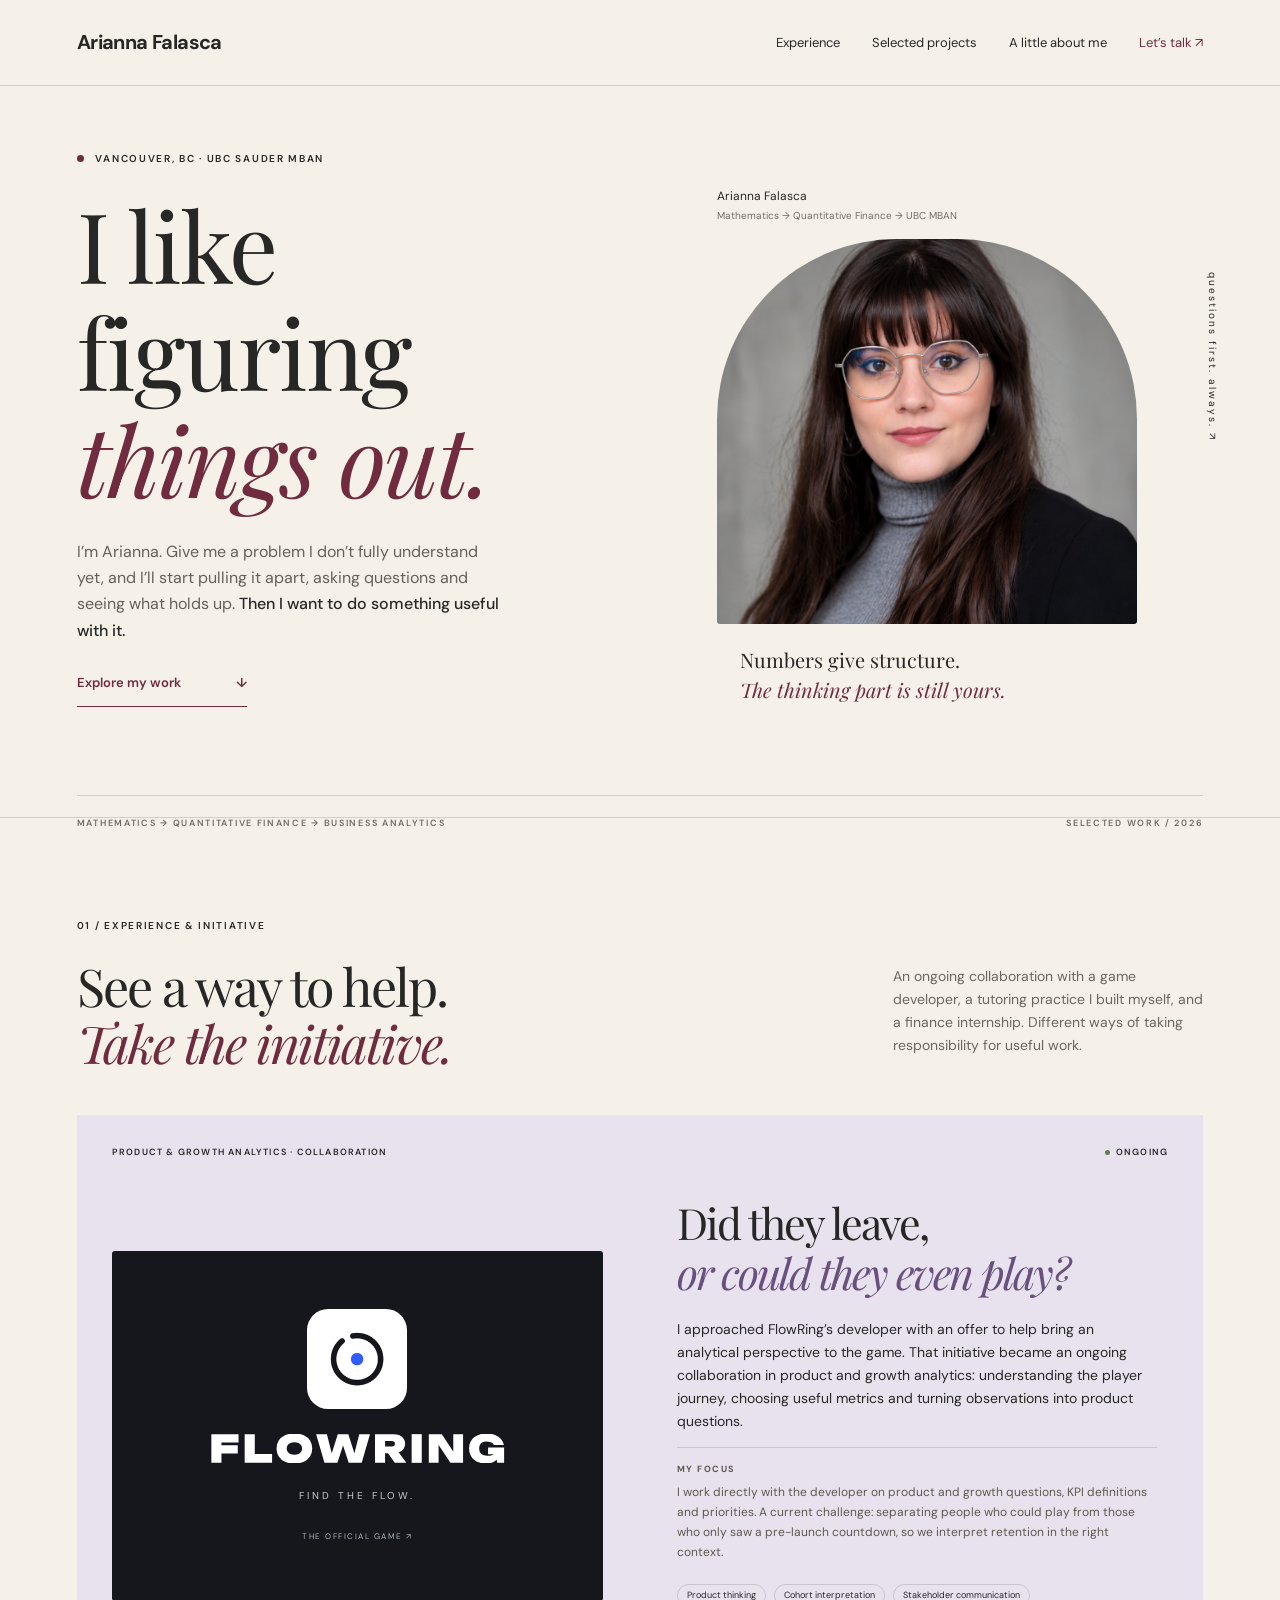
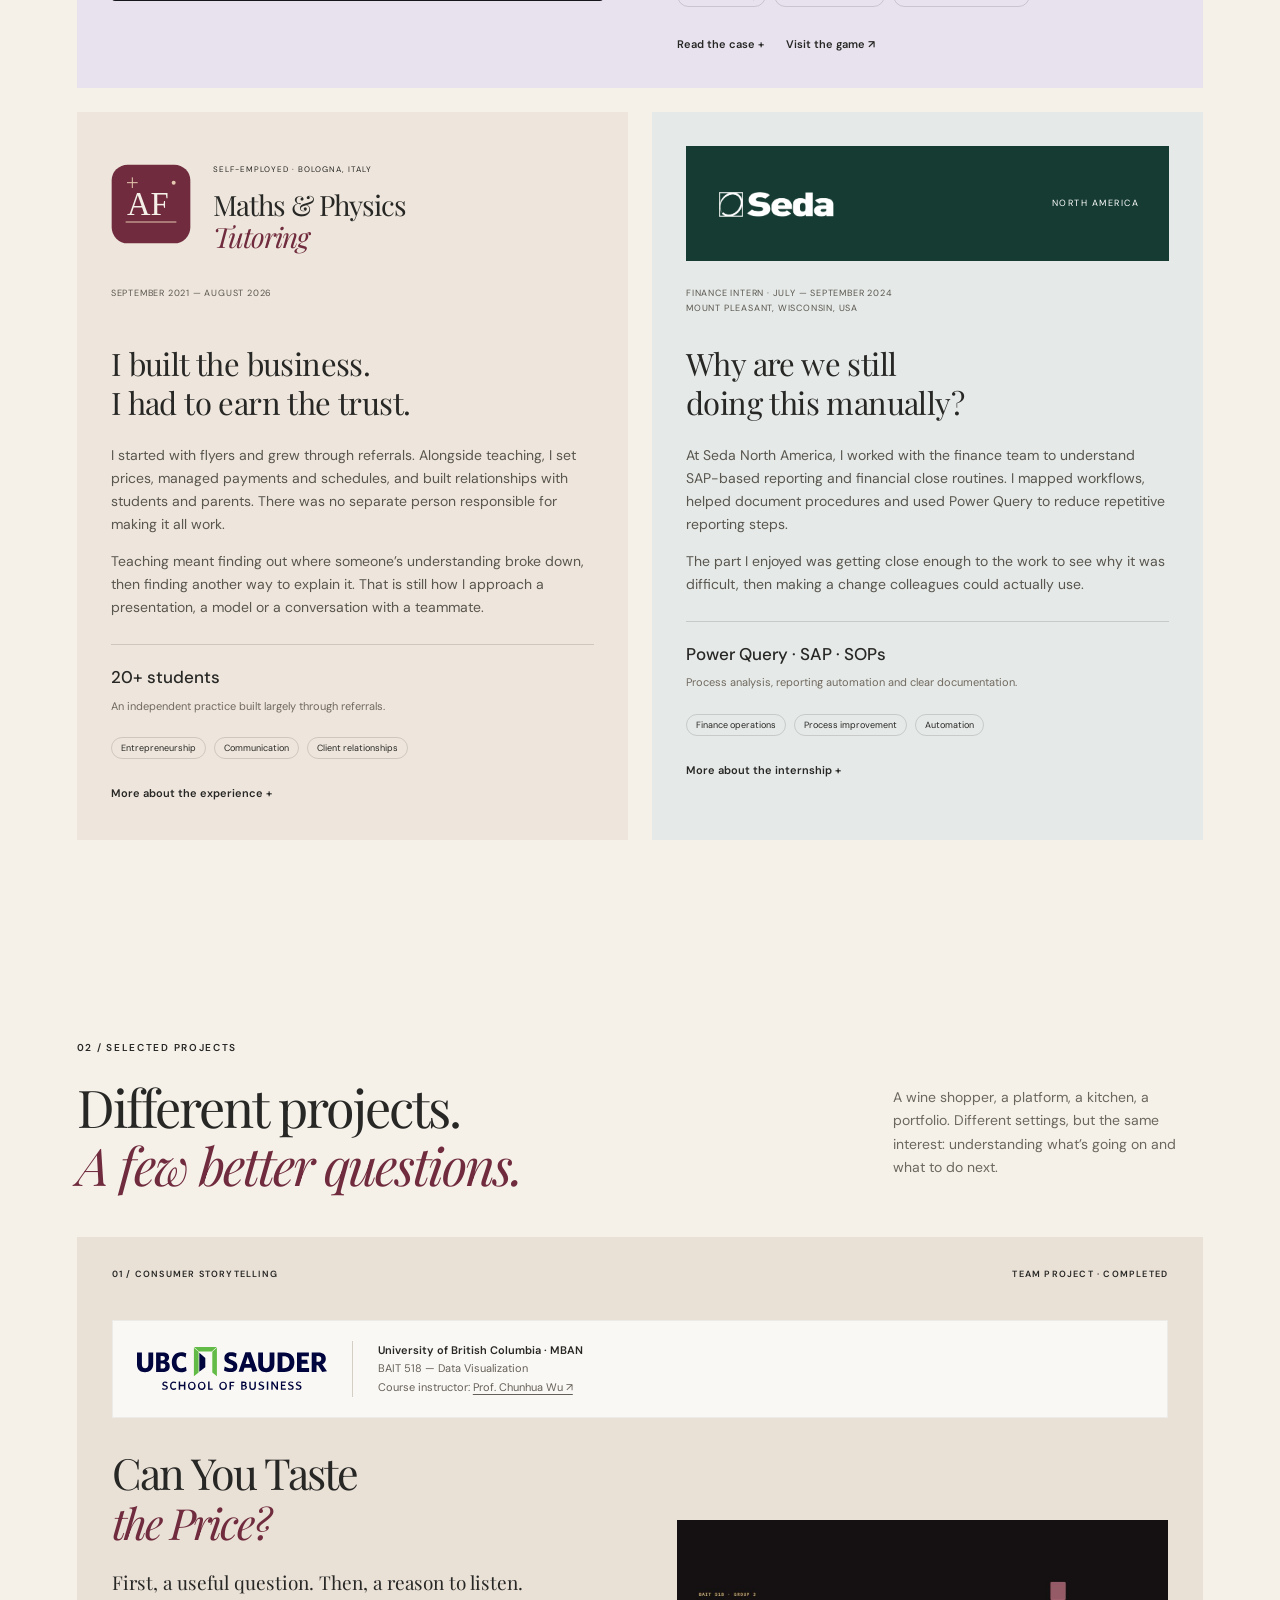
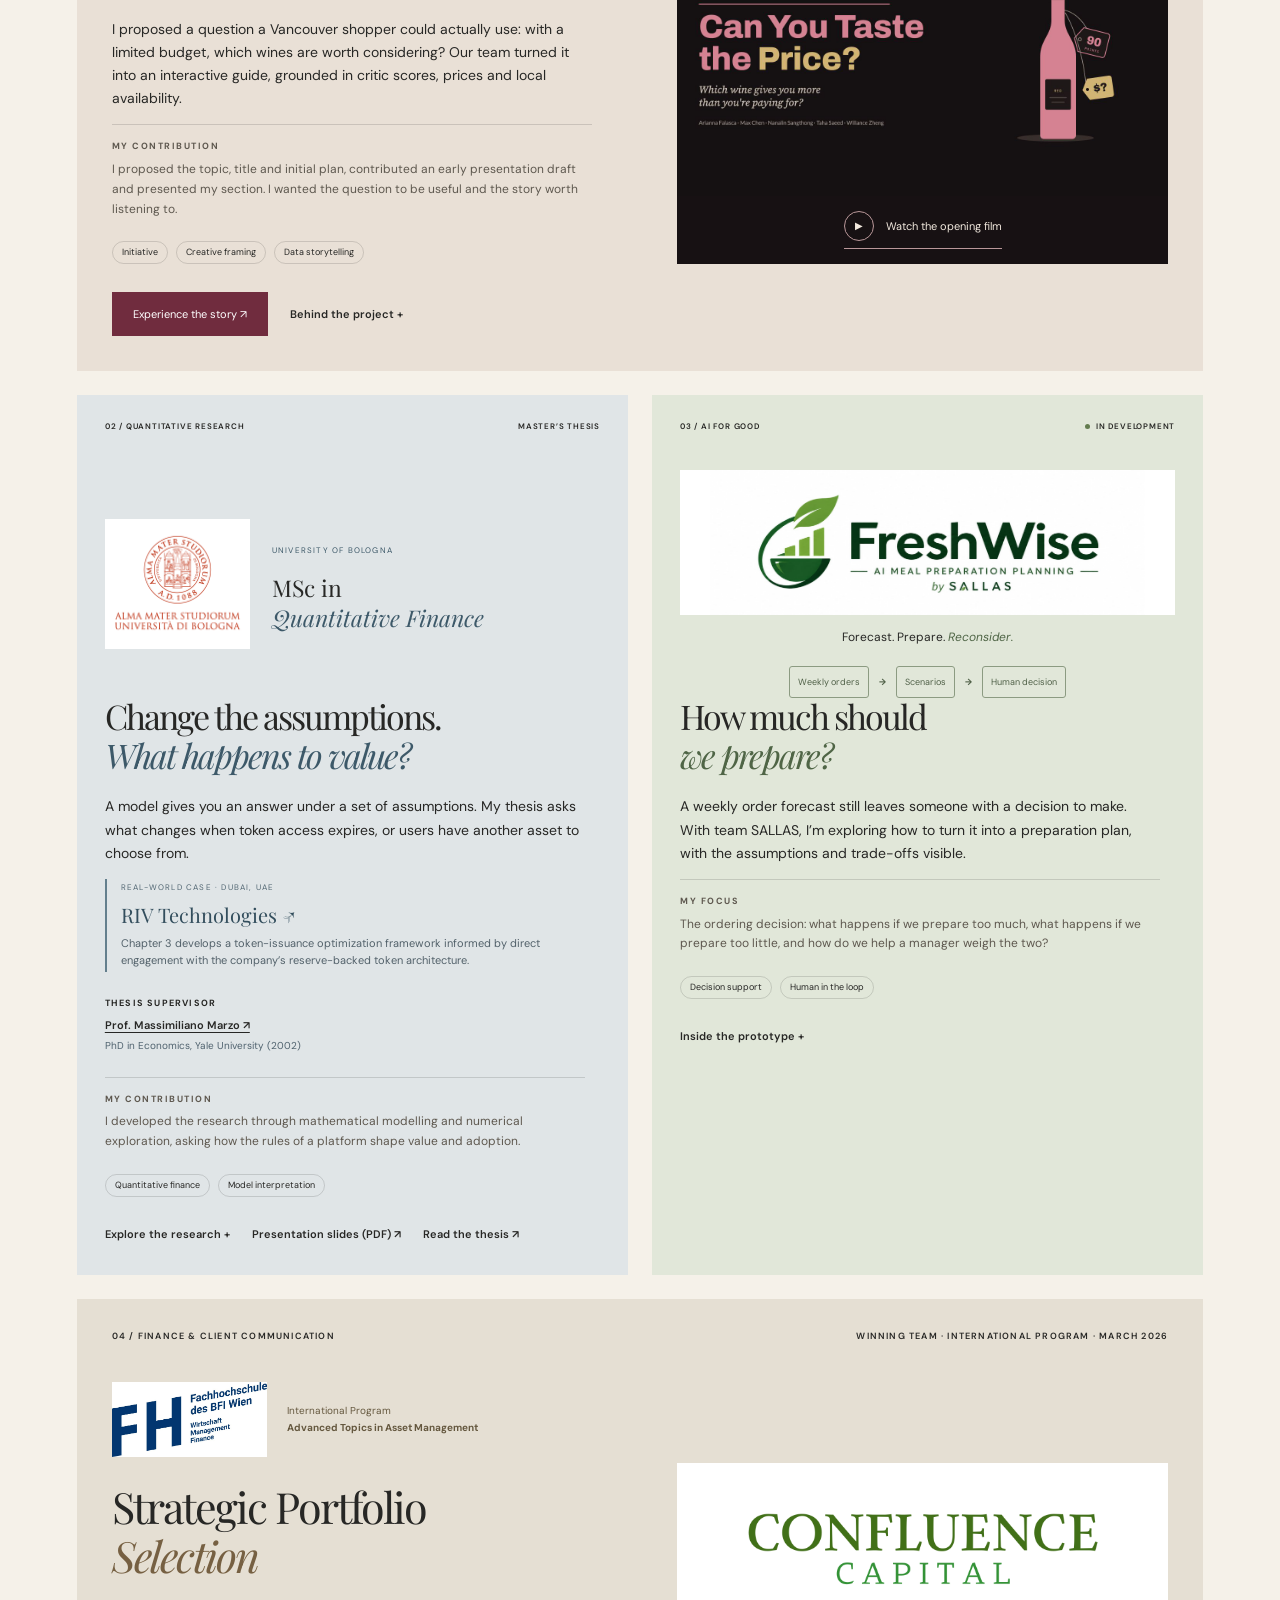
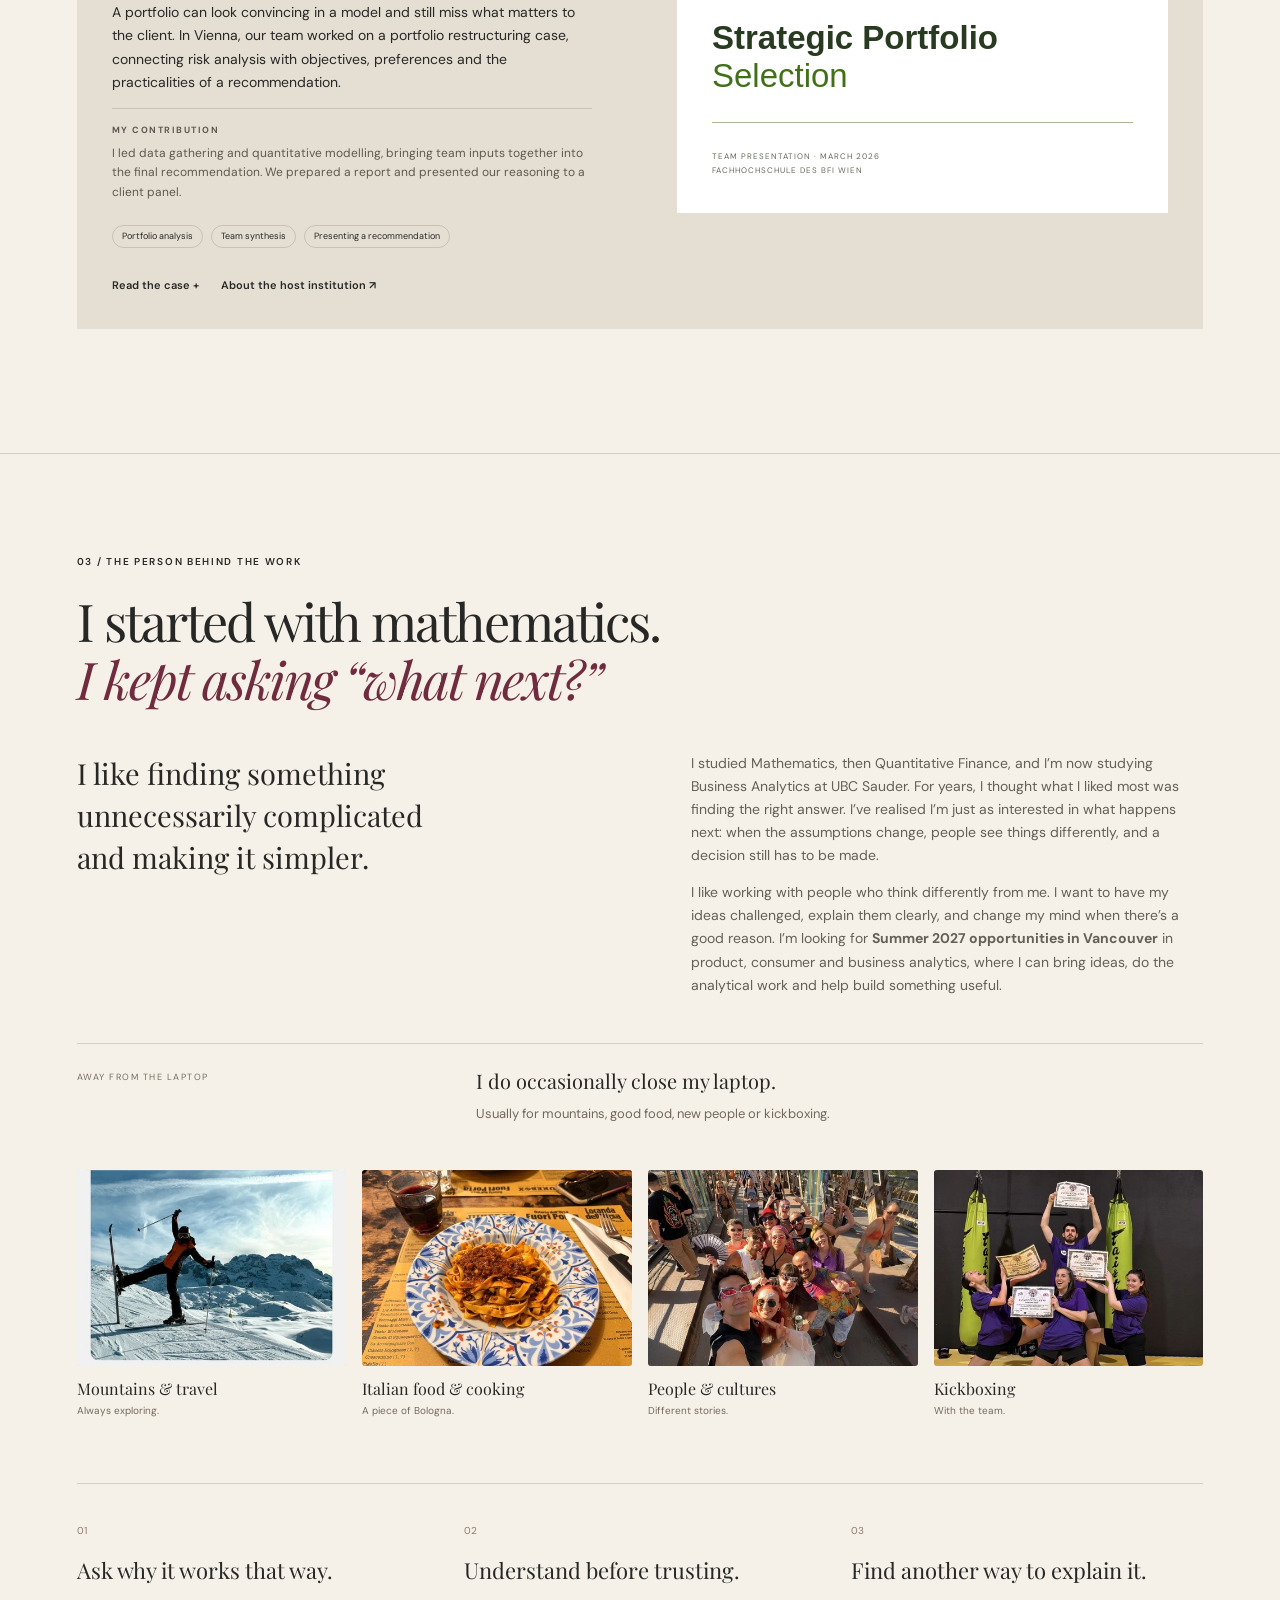
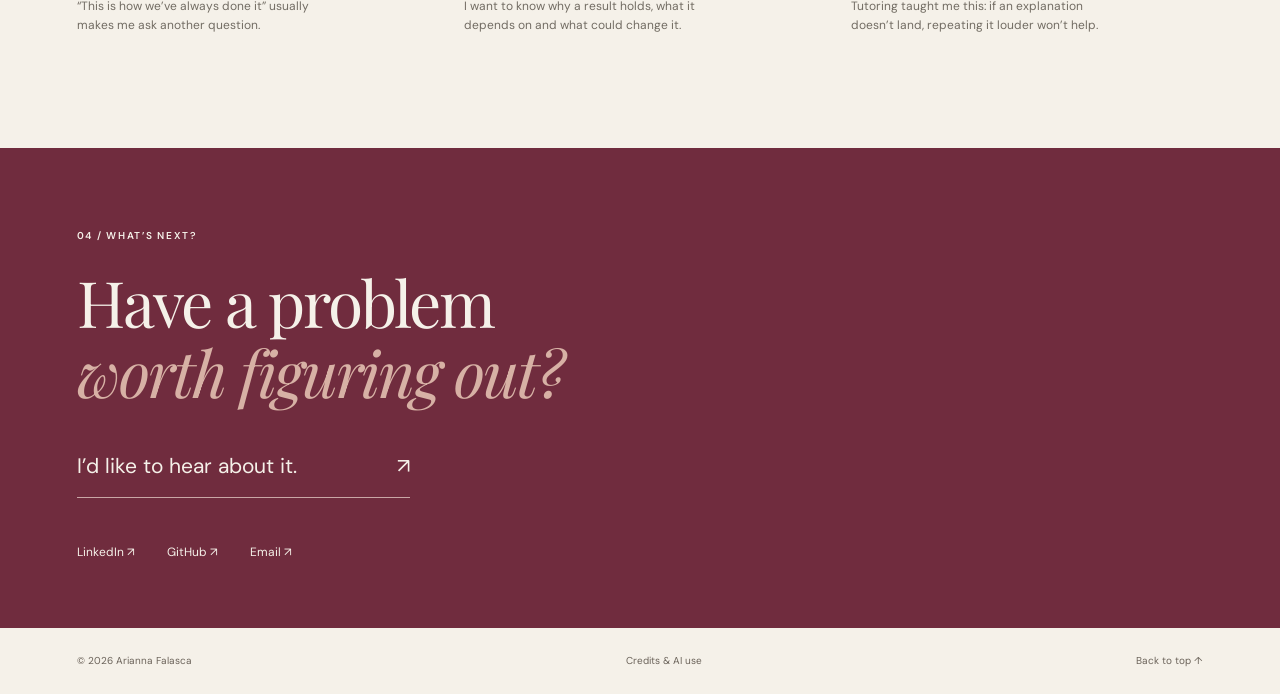
==== commit 8c13444c: "Use original high resolution headshot with natural colours" ====
--- a/index.html
+++ b/index.html
@@ -1,11 +1,11 @@
 <!doctype html>
-<html lang="en"><head><meta charset="utf-8"><meta name="viewport" content="width=device-width, initial-scale=1"><title>Arianna Falasca — I like figuring things out.</title><meta name="description" content="Mathematics, quantitative finance and business analytics. I like pulling unfamiliar problems apart and building something useful. Arianna Falasca, Vancouver."><meta property="og:title" content="Arianna Falasca — I like figuring things out."><meta property="og:description" content="A mathematical background, a lot of questions, and work that connects analysis with real decisions."><meta property="og:image" content="https://ariafalasca-ca.github.io/assets/arianna.jpg"><meta name="theme-color" content="#702c3e"><link rel="icon" href="assets/favicon.svg" type="image/svg+xml"><link rel="stylesheet" href="styles.css?v=20261105-hobbies"></head>
+<html lang="en"><head><meta charset="utf-8"><meta name="viewport" content="width=device-width, initial-scale=1"><title>Arianna Falasca — I like figuring things out.</title><meta name="description" content="Mathematics, quantitative finance and business analytics. I like pulling unfamiliar problems apart and building something useful. Arianna Falasca, Vancouver."><meta property="og:title" content="Arianna Falasca — I like figuring things out."><meta property="og:description" content="A mathematical background, a lot of questions, and work that connects analysis with real decisions."><meta property="og:image" content="https://ariafalasca-ca.github.io/assets/arianna-headshot.png"><meta name="theme-color" content="#702c3e"><link rel="icon" href="assets/favicon.svg" type="image/svg+xml"><link rel="stylesheet" href="styles.css?v=20261105-headshot"></head>
 <body><a class="skip" href="#main">Skip to content</a><header><a class="wordmark" href="#">Arianna Falasca<span>AF.</span></a><nav aria-label="Main navigation"><a href="#experience">Experience</a><a href="#work">Selected projects</a><a href="#about">A little about me</a><a class="contact-nav" href="#contact">Let’s talk ↗</a></nav></header>
-<main id="main"><section class="hero"><div class="hero-copy"><p class="eyebrow"><span class="dot"></span> VANCOUVER, BC · UBC SAUDER MBAN</p><h1>I like<br>figuring<br><em>things out.</em></h1><p class="intro">I’m Arianna. Give me a problem I don’t fully understand yet, and I’ll start pulling it apart, asking questions and seeing what holds up. <strong>Then I want to do something useful with it.</strong></p><a class="text-link" href="#experience">Explore my work <span>↓</span></a></div><div class="portrait-wrap"><div class="portrait-label">Arianna Falasca<br><span>Mathematics → Quantitative Finance → UBC MBAN</span></div><img class="portrait" src="assets/arianna.jpg" width="460" height="460" alt="Portrait of Arianna Falasca"><p class="portrait-note">Numbers give structure.<br><em>The thinking part is still yours.</em></p><div class="orbit" aria-hidden="true">questions first. always. ↗</div></div><div class="hero-bottom"><span>MATHEMATICS → QUANTITATIVE FINANCE → BUSINESS ANALYTICS</span><span>SELECTED WORK / 2026</span></div></section>
+<main id="main"><section class="hero"><div class="hero-copy"><p class="eyebrow"><span class="dot"></span> VANCOUVER, BC · UBC SAUDER MBAN</p><h1>I like<br>figuring<br><em>things out.</em></h1><p class="intro">I’m Arianna. Give me a problem I don’t fully understand yet, and I’ll start pulling it apart, asking questions and seeing what holds up. <strong>Then I want to do something useful with it.</strong></p><a class="text-link" href="#experience">Explore my work <span>↓</span></a></div><div class="portrait-wrap"><div class="portrait-label">Arianna Falasca<br><span>Mathematics → Quantitative Finance → UBC MBAN</span></div><img class="portrait" src="assets/arianna-headshot.png" width="1024" height="1536" alt="Portrait of Arianna Falasca"><p class="portrait-note">Numbers give structure.<br><em>The thinking part is still yours.</em></p><div class="orbit" aria-hidden="true">questions first. always. ↗</div></div><div class="hero-bottom"><span>MATHEMATICS → QUANTITATIVE FINANCE → BUSINESS ANALYTICS</span><span>SELECTED WORK / 2026</span></div></section>
 <section class="experience section" id="experience"><div class="section-heading"><p class="eyebrow">01 / EXPERIENCE & INITIATIVE</p><h2>See a way to help.<br><em>Take the initiative.</em></h2><p>An ongoing collaboration with a game developer, a tutoring practice I built myself, and a finance internship. Different ways of taking responsibility for useful work.</p></div><article class="project flowring" id="flowring"><div class="project-top"><span>PRODUCT & GROWTH ANALYTICS · COLLABORATION</span><span class="status"><i></i> ONGOING</span></div><div class="project-grid"><a class="flow-visual official-flow" href="https://www.flowring.app/en/" target="_blank" rel="noopener" aria-label="Visit the official FlowRing website"><img class="flowring-symbol" src="assets/flowring-icon.png" width="100" height="100" alt=""><img class="flowring-wordmark" src="assets/flowring-wordmark.svg" width="7583" height="750" alt="FlowRing"><span class="flow-tagline">FIND THE FLOW.</span><span class="flow-site">THE OFFICIAL GAME ↗</span></a><div><h3>Did they leave,<br><em>or could they even play?</em></h3><p>I approached FlowRing’s developer with an offer to help bring an analytical perspective to the game. That initiative became an ongoing collaboration in product and growth analytics: understanding the player journey, choosing useful metrics and turning observations into product questions.</p><p class="role"><b>My focus</b> I work directly with the developer on product and growth questions, KPI definitions and priorities. A current challenge: separating people who could play from those who only saw a pre-launch countdown, so we interpret retention in the right context.</p><div class="tags"><span>Product thinking</span><span>Cohort interpretation</span><span>Stakeholder communication</span></div><div class="actions"><button class="detail-link" data-case="flowring">Read the case +</button><a class="detail-link" href="https://www.flowring.app/en/" target="_blank" rel="noopener">Visit the game ↗</a></div></div></div></article><div class="experience-grid"><article class="experience-card tutoring"><div class="experience-brand"><img src="assets/tutoring-mark.svg" width="120" height="120" alt="AF tutoring monogram"><div><span>SELF-EMPLOYED · BOLOGNA, ITALY</span><h3>Maths & Physics<br><em>Tutoring</em></h3></div></div><p class="experience-date">SEPTEMBER 2021 — AUGUST 2026</p><h4>I built the business.<br>I had to earn the trust.</h4><p>I started with flyers and grew through referrals. Alongside teaching, I set prices, managed payments and schedules, and built relationships with students and parents. There was no separate person responsible for making it all work.</p><p>Teaching meant finding out where someone’s understanding broke down, then finding another way to explain it. That is still how I approach a presentation, a model or a conversation with a teammate.</p><div class="experience-fact"><strong>20+ students</strong><span>An independent practice built largely through referrals.</span></div><div class="tags"><span>Entrepreneurship</span><span>Communication</span><span>Client relationships</span></div><button class="detail-link" data-case="tutoring">More about the experience +</button></article><article class="experience-card seda"><div class="seda-brand"><a href="https://www.sedagroup.com/home-us" target="_blank" rel="noopener"><img src="assets/seda-logo.png" alt="Seda International Packaging Group"></a><span>NORTH AMERICA</span></div><p class="experience-date">FINANCE INTERN · JULY — SEPTEMBER 2024<br>MOUNT PLEASANT, WISCONSIN, USA</p><h4>Why are we still<br>doing this manually?</h4><p>At Seda North America, I worked with the finance team to understand SAP-based reporting and financial close routines. I mapped workflows, helped document procedures and used Power Query to reduce repetitive reporting steps.</p><p>The part I enjoyed was getting close enough to the work to see why it was difficult, then making a change colleagues could actually use.</p><div class="experience-fact"><strong>Power Query · SAP · SOPs</strong><span>Process analysis, reporting automation and clear documentation.</span></div><div class="tags"><span>Finance operations</span><span>Process improvement</span><span>Automation</span></div><button class="detail-link" data-case="seda">More about the internship +</button></article></div></section><section id="work" class="work section"><div class="section-heading"><p class="eyebrow">02 / SELECTED PROJECTS</p><h2>Different projects.<br><em>A few better questions.</em></h2><p>A wine shopper, a platform, a kitchen, a portfolio. Different settings, but the same interest: understanding what’s going on and what to do next.</p></div>
 <article class="project wine" id="wine"><div class="project-top"><span>01 / CONSUMER STORYTELLING</span><span>TEAM PROJECT · COMPLETED</span></div><div class="course-identity"><img src="assets/ubc-sauder.svg" width="190" height="42.5" alt="UBC Sauder School of Business"><div><strong>University of British Columbia · MBAN</strong><span>BAIT 518 — Data Visualization</span><span>Course instructor: <a href="https://www.sauder.ubc.ca/people/chunhua-wu" target="_blank" rel="noopener">Prof. Chunhua Wu ↗</a></span></div></div><div class="project-grid"><div><h3>Can You Taste<br><em>the Price?</em></h3><p class="project-hook">First, a useful question. Then, a reason to listen.</p><p>I proposed a question a Vancouver shopper could actually use: with a limited budget, which wines are worth considering? Our team turned it into an interactive guide, grounded in critic scores, prices and local availability.</p><p class="role"><b>My contribution</b> I proposed the topic, title and initial plan, contributed an early presentation draft and presented my section. I wanted the question to be useful and the story worth listening to.</p><div class="tags"><span>Initiative</span><span>Creative framing</span><span>Data storytelling</span></div><div class="actions"><a class="button" href="projects/wine-story.html">Experience the story ↗</a><button class="detail-link" data-case="wine">Behind the project +</button></div></div><button class="wine-visual wine-cover-preview" data-case="wine-video" aria-label="Watch the Can You Taste the Price opening video"><img src="assets/wine-first-slide.png" width="1280" height="720" alt="Original first slide: Can You Taste the Price?, with the team names and wine bottle illustration"><span class="wine-play"><span aria-hidden="true">▶</span> Watch the opening film</span></button></div></article>
 <div class="project-pair"><article class="project thesis" id="thesis"><div class="project-top"><span>02 / QUANTITATIVE RESEARCH</span><span>MASTER’S THESIS</span></div><div class="institution-visual"><img src="assets/unibo-seal.png" width="171" height="142" alt="Alma Mater Studiorum — Università di Bologna"><div><span>UNIVERSITY OF BOLOGNA</span><p>MSc in<br><em>Quantitative Finance</em></p></div></div><h3>Change the assumptions.<br><em>What happens to value?</em></h3><p>A model gives you an answer under a set of assumptions. My thesis asks what changes when token access expires, or users have another asset to choose from.</p><div class="industry-context"><span>REAL-WORLD CASE · DUBAI, UAE</span><a href="https://www.riv-technologies.com/" target="_blank" rel="noopener">RIV Technologies ↗</a><p>Chapter 3 develops a token-issuance optimization framework informed by direct engagement with the company’s reserve-backed token architecture.</p></div><p class="academic-credit"><b>Thesis supervisor</b><a href="https://www.unibo.it/sitoweb/massimiliano.marzo/cv-en" target="_blank" rel="noopener">Prof. Massimiliano Marzo ↗</a><span>PhD in Economics, Yale University (2002)</span></p><p class="role"><b>My contribution</b> I developed the research through mathematical modelling and numerical exploration, asking how the rules of a platform shape value and adoption.</p><div class="tags"><span>Quantitative finance</span><span>Model interpretation</span></div><div class="actions"><button class="detail-link" data-case="thesis">Explore the research +</button><a class="detail-link" href="assets/token-valuation-slides.pdf" target="_blank" rel="noopener">Presentation slides (PDF) ↗</a><a class="detail-link" href="assets/token-valuation-thesis.pdf" target="_blank" rel="noopener">Read the thesis ↗</a></div></article>
 <article class="project freshwise" id="freshwise"><div class="project-top"><span>03 / AI FOR GOOD</span><span class="status"><i></i> IN DEVELOPMENT</span></div><div class="fresh-visual"><img class="freshwise-logo" src="assets/freshwise-logo.jpg" width="2048" height="683" alt="FreshWise — AI Meal Preparation Planning, by SALLAS"><p>Forecast. Prepare. <em>Reconsider.</em></p><div class="decision-flow"><span>Weekly orders</span><b>→</b><span>Scenarios</span><b>→</b><span>Human decision</span></div></div><h3>How much should<br><em>we prepare?</em></h3><p>A weekly order forecast still leaves someone with a decision to make. With team SALLAS, I’m exploring how to turn it into a preparation plan, with the assumptions and trade-offs visible.</p><p class="role"><b>My focus</b> The ordering decision: what happens if we prepare too much, what happens if we prepare too little, and how do we help a manager weigh the two?</p><div class="tags"><span>Decision support</span><span>Human in the loop</span></div><div class="actions"><button class="detail-link" data-case="freshwise">Inside the prototype +</button></div></article></div>
 <article class="project vienna" id="vienna"><div class="project-top"><span>04 / FINANCE & CLIENT COMMUNICATION</span><span>WINNING TEAM · INTERNATIONAL PROGRAM · MARCH 2026</span></div><div class="project-grid"><div><div class="vienna-school"><img src="assets/bfi-vienna-logo.jpg" width="1181" height="570" alt="Fachhochschule des BFI Wien"><p>International Program<br><strong>Advanced Topics in Asset Management</strong></p></div><h3>Strategic Portfolio<br><em>Selection</em></h3><p>A portfolio can look convincing in a model and still miss what matters to the client. In Vienna, our team worked on a portfolio restructuring case, connecting risk analysis with objectives, preferences and the practicalities of a recommendation.</p><p class="role"><b>My contribution</b>I led data gathering and quantitative modelling, bringing team inputs together into the final recommendation. We prepared a report and presented our reasoning to a client panel.</p><div class="tags"><span>Portfolio analysis</span><span>Team synthesis</span><span>Presenting a recommendation</span></div><div class="actions"><button class="detail-link" data-case="vienna">Read the case +</button><a class="detail-link" href="https://www.fh-vie.ac.at/en" target="_blank" rel="noopener">About the host institution ↗</a></div></div><div class="vienna-visual confluence-visual"><img src="assets/confluence-capital.svg" alt="Confluence Capital — original team logo" width="1029" height="272"><p>Strategic Portfolio<br><em>Selection</em></p><div class="vienna-rule"></div><small>TEAM PRESENTATION · MARCH 2026<br>FACHHOCHSCHULE DES BFI WIEN</small></div></div></article></section>
 <section class="about section" id="about"><div><p class="eyebrow">03 / THE PERSON BEHIND THE WORK</p><h2>I started with mathematics.<br><em>I kept asking “what next?”</em></h2></div><div class="about-grid"><p class="about-lead">I like finding something unnecessarily complicated and making it simpler.</p><div><p>I studied Mathematics, then Quantitative Finance, and I’m now studying Business Analytics at UBC Sauder. For years, I thought what I liked most was finding the right answer. I’ve realised I’m just as interested in what happens next: when the assumptions change, people see things differently, and a decision still has to be made.</p><p>I like working with people who think differently from me. I want to have my ideas challenged, explain them clearly, and change my mind when there’s a good reason. I’m looking for <strong>Summer 2027 opportunities in Vancouver</strong> in product, consumer and business analytics, where I can bring ideas, do the analytical work and help build something useful.</p></div></div><div class="personal-note personal-hobbies"><span>AWAY FROM THE LAPTOP</span><div><p>I do occasionally close my laptop.</p><p class="hobby-intro">Usually for mountains, good food, new people or kickboxing.</p></div><div class="hobby-photos"><figure><img src="assets/hobby-mountains.jpg" width="480" height="350" loading="lazy" alt="A ski jump against a snowy mountain landscape"><figcaption>Mountains & travel<span>Always exploring.</span></figcaption></figure><figure><img src="assets/hobby-food.jpg" width="480" height="350" loading="lazy" alt="Tagliatelle with ragù in Bologna"><figcaption>Italian food & cooking<span>A piece of Bologna.</span></figcaption></figure><figure><img src="assets/hobby-people.jpg" width="480" height="350" loading="lazy" alt="Arianna with a group of friends while travelling"><figcaption>People & cultures<span>Different stories.</span></figcaption></figure><figure><img src="assets/hobby-kickboxing.jpg" width="480" height="350" loading="lazy" alt="Arianna’s kickboxing team celebrating with certificates"><figcaption>Kickboxing<span>With the team.</span></figcaption></figure></div></div><div class="principles"><div><span>01</span><h4>Ask why it works that way.</h4><p>“This is how we’ve always done it” usually makes me ask another question.</p></div><div><span>02</span><h4>Understand before trusting.</h4><p>I want to know why a result holds, what it depends on and what could change it.</p></div><div><span>03</span><h4>Find another way to explain it.</h4><p>Tutoring taught me this: if an explanation doesn’t land, repeating it louder won’t help.</p></div></div></section>
-<section class="contact section" id="contact"><p class="eyebrow">04 / WHAT’S NEXT?</p><h2>Have a problem<br><em>worth figuring out?</em></h2><a class="email" href="mailto:ariafalasca@gmail.com">I’d like to hear about it. <span>↗</span></a><div class="contact-links"><a href="https://www.linkedin.com/in/ariannafalasca" target="_blank" rel="noopener">LinkedIn ↗</a><a href="https://github.com/ariafalasca-ca" target="_blank" rel="noopener">GitHub ↗</a><a href="mailto:ariafalasca@gmail.com">Email ↗</a></div></section></main><footer><span>© 2026 Arianna Falasca</span><button data-case="credits">Credits & AI use</button><a href="#">Back to top ↑</a></footer><dialog id="case-dialog" aria-labelledby="dialog-title"><button class="close" aria-label="Close project details">×</button><div id="dialog-content"></div></dialog><script src="script.js?v=20261105-hobbies"></script></body></html>
+<section class="contact section" id="contact"><p class="eyebrow">04 / WHAT’S NEXT?</p><h2>Have a problem<br><em>worth figuring out?</em></h2><a class="email" href="mailto:ariafalasca@gmail.com">I’d like to hear about it. <span>↗</span></a><div class="contact-links"><a href="https://www.linkedin.com/in/ariannafalasca" target="_blank" rel="noopener">LinkedIn ↗</a><a href="https://github.com/ariafalasca-ca" target="_blank" rel="noopener">GitHub ↗</a><a href="mailto:ariafalasca@gmail.com">Email ↗</a></div></section></main><footer><span>© 2026 Arianna Falasca</span><button data-case="credits">Credits & AI use</button><a href="#">Back to top ↑</a></footer><dialog id="case-dialog" aria-labelledby="dialog-title"><button class="close" aria-label="Close project details">×</button><div id="dialog-content"></div></dialog><script src="script.js?v=20261105-headshot"></script></body></html>
--- a/styles.css
+++ b/styles.css
@@ -1,5 +1,5 @@
 @import url('https://fonts.googleapis.com/css2?family=DM+Sans:wght@400;500;600;700&family=Manrope:wght@400;500;600;700&family=Playfair+Display:ital,wght@0,400;0,500;0,600;1,400;1,500&display=swap');
-:root{--paper:#f5f1e9;--ink:#272725;--wine:#702c3e;--line:#d4cfc5;--serif:'Playfair Display',Georgia,serif;--sans:'DM Sans',Arial,sans-serif}*{box-sizing:border-box}html{scroll-behavior:smooth;scroll-padding-top:85px}body{margin:0;background:var(--paper);color:var(--ink);font:16px/1.65 var(--sans)}a{color:inherit;text-decoration:none}button{font:inherit;color:inherit;cursor:pointer}a,button{-webkit-tap-highlight-color:transparent}a:focus-visible,button:focus-visible{outline:3px solid #ac7940;outline-offset:5px}header{display:flex;align-items:center;justify-content:space-between;max-width:1440px;margin:auto;padding:26px 6%;border-bottom:1px solid var(--line)}.wordmark{font-weight:700;letter-spacing:-.6px;font-size:20px}.wordmark span{display:none}nav{display:flex;gap:32px;font-size:13px}nav a:hover,.detail-link:hover{text-decoration:underline;text-underline-offset:6px}.contact-nav{color:var(--wine)}.hero{position:relative;max-width:1440px;margin:auto;padding:65px 6% 0;display:grid;grid-template-columns:1.2fr 1fr;gap:5%}.eyebrow,.project-top,.hero-bottom,.visual-caption,.wine-visual-foot{font-size:10px;font-weight:600;letter-spacing:1.7px}.eyebrow{margin:0 0 22px}.dot{display:inline-block;width:7px;height:7px;border-radius:50%;background:var(--wine);margin-right:8px}h1,h2,h3,p{margin-top:0}h1,h2,h3{font-family:var(--serif);font-weight:400;letter-spacing:-2px;line-height:1.1}h1{font-size:clamp(64px,7.6vw,112px);margin-bottom:28px}em{font-weight:400;color:var(--wine)}.intro{max-width:425px;color:#64615b;font-size:16px}.intro strong{font-weight:500;color:var(--ink)}.text-link{display:inline-flex;gap:55px;padding:12px 0;border-bottom:1px solid var(--wine);font-size:13px;font-weight:600;color:var(--wine)}.portrait-wrap{position:relative;padding-top:35px;align-self:center}.portrait-label{font-size:12px;line-height:1.6;margin-bottom:14px}.portrait-label span{font-size:10px;color:#736d65}.portrait{display:block;width:100%;max-width:420px;height:385px;object-fit:cover;object-position:center 30%;filter:saturate(.65);border-radius:180px 180px 3px 3px}.portrait-note{font:20px/1.5 var(--serif);margin:21px 0 0 23px}.orbit{position:absolute;right:-17px;top:120px;writing-mode:vertical-rl;font-size:10px;letter-spacing:2px}.hero-bottom{grid-column:1/-1;border-top:1px solid var(--line);margin-top:55px;padding:20px 0;display:flex;justify-content:space-between;font-size:9px;color:#716d66}.section{max-width:1440px;margin:auto;padding:100px 6%}.section-heading{display:grid;grid-template-columns:1fr 1fr;margin-bottom:44px;align-items:end}.section-heading>.eyebrow{grid-column:1/-1}h2{font-size:52px;margin:0}.section-heading>p:last-child{max-width:310px;justify-self:end;font-size:14px;color:#6c675e}.project{padding:30px 35px 35px;margin-bottom:24px}.project-top{display:flex;justify-content:space-between;gap:20px;font-size:9px;letter-spacing:1.2px;margin-bottom:38px}.project-grid{display:grid;grid-template-columns:1fr 1fr;gap:7%;align-items:center}h3{font-size:43px;line-height:1.16;margin-bottom:20px}.project p{font-size:14px;max-width:480px}.project-hook{font-family:var(--serif);font-size:19px!important}.role{font-size:12px!important;padding-top:14px;border-top:1px solid #0002;color:#5e584f}.role b{display:block;font-size:9px;letter-spacing:1.5px;text-transform:uppercase;margin-bottom:6px}.tags{display:flex;gap:8px;flex-wrap:wrap;margin-top:22px}.tags span{border:1px solid #0002;padding:3px 9px;border-radius:30px;font-size:9px}.actions{display:flex;gap:22px;align-items:center;flex-wrap:wrap;margin-top:28px}.button{padding:12px 20px;background:var(--wine);color:white;font-size:11px;border:1px solid var(--wine);transition:background .2s}.button:hover{background:#4b1927}.detail-link{background:none;border:0;padding:0;font-size:11px;font-weight:600}.wine{background:#e9e0d6}.wine-visual{height:390px;background:var(--wine);color:#f6e7d0;position:relative;padding:35px;overflow:hidden}.wine-title{font:38px/1.1 var(--serif);position:relative;z-index:2}.wine-title em{color:#d9b3a3;font-size:32px}.wine-glass{position:absolute;width:138px;height:180px;border:1.5px solid #d0a4a0;border-radius:5px 5px 70px 70px;right:45px;top:95px;transform:rotate(14deg)}.wine-glass:after{content:'';position:absolute;width:1px;height:90px;background:#d0a4a0;left:68px;top:179px}.wine-glass:before{content:'';position:absolute;width:80px;height:1px;background:#d0a4a0;left:29px;top:269px}.wine-glass div{position:absolute;inset:72px 7px 7px;background:#a65364;border-radius:0 0 65px 65px}.wine-visual-foot{position:absolute;bottom:24px;left:30px;right:30px;display:flex;justify-content:space-between;font-size:8px}.project-pair{display:grid;grid-template-columns:1fr 1fr;gap:24px}.project-pair .project{padding:25px 28px 32px}.project-pair h3{font-size:34px}.project-pair .project-top{font-size:8px;letter-spacing:.8px}.thesis{background:#e0e5e7}.thesis em{color:#3d5969}.freshwise{background:#e1e7d9}.freshwise em{color:#4f6546}.research-visual{height:225px;padding:10px 5px 20px}.formula{font:italic 20px var(--serif);color:#3d5969}.research-visual svg{width:100%;height:165px;overflow:visible}.research-visual path{stroke:#3d5969;stroke-width:2;fill:none}.research-visual .curve-two{stroke:#81939b;stroke-dasharray:5 5}.research-visual .axis{stroke-width:1;stroke:#73848d}.research-visual text{font:10px var(--sans);fill:#4c626f}.visual-caption{display:block;font-size:7px;letter-spacing:1px;color:#536a75}.fresh-visual{height:225px;display:flex;flex-direction:column;justify-content:center;align-items:center}.fresh-mark{font:44px/1 var(--serif);color:#3e5438;letter-spacing:-2px}.fresh-mark span{font-style:italic}.fresh-mark sup{font:20px var(--sans);vertical-align:top;margin-left:4px}.fresh-visual p{font-size:12px;margin:12px 0 25px}.decision-flow{display:flex;align-items:center;gap:10px;font-size:9px;color:#506148}.decision-flow span{padding:8px;border:1px solid #8c9b82;border-radius:3px}.status{white-space:nowrap}.status i{display:inline-block;width:5px;height:5px;background:#637c4f;border-radius:50%;margin-right:3px}.flowring{background:#e8e2ee}.flowring em{color:#69507f}.flow-visual{height:350px;position:relative;overflow:hidden;display:flex;align-items:center;justify-content:center}.ring{position:absolute;width:230px;height:230px;border:1px solid #947eab;border-radius:50%;transform:rotate(-25deg) scaleX(.7)}.r2{transform:rotate(35deg) scaleX(.7)}.r3{transform:rotate(95deg) scaleX(.7)}.flow-center{font:38px var(--serif);color:#543c6b;text-align:center;z-index:1;background:#e8e2eeaa;padding:10px}.flow-center span{display:block;font:7px var(--sans);letter-spacing:1px;margin-top:8px}.flow-label{position:absolute;font-size:9px;background:#e8e2ee;padding:4px 8px;color:#5f4977}.l1{top:25px;left:20px}.l2{right:10px;top:115px}.l3{bottom:20px;left:80px}.about{border-top:1px solid var(--line)}.about h2{max-width:800px}.about-grid{display:grid;grid-template-columns:1fr 1fr;gap:9%;margin-top:45px}.about-grid p{font-size:14px;color:#645f57}.about-grid .about-lead{font:29px/1.45 var(--serif);color:var(--ink);max-width:390px}.principles{display:grid;grid-template-columns:repeat(3,1fr);gap:35px;border-top:1px solid var(--line);padding-top:32px;margin-top:42px}.principles span{color:#8c7a6a;font-size:10px}.principles h4{font:22px var(--serif);margin:12px 0}.principles p{font-size:12px;max-width:250px;color:#726c63}.contact{background:var(--wine);color:var(--paper);max-width:none;padding-top:80px;padding-bottom:65px}.contact h2{font-size:64px;max-width:1000px}.contact em{color:#d7b1a5}.email{display:inline-flex;gap:100px;font-size:21px;border-bottom:1px solid #c9a7a6;padding:22px 0 13px;margin-top:20px}.contact-links{display:flex;gap:32px;margin-top:45px;font-size:12px}footer{padding:25px 6%;display:flex;justify-content:space-between;font-size:10px;color:#6a6259}footer button{font-size:10px;border:0;background:none;padding:0}.skip{position:absolute;top:-100px;background:white;padding:10px;z-index:10}.skip:focus{top:0}dialog{border:0;background:var(--paper);color:var(--ink);width:min(760px,90vw);max-height:85vh;padding:55px;box-shadow:0 25px 100px #0003}dialog::backdrop{background:#201b24b3;backdrop-filter:blur(5px)}dialog h2{font-size:38px;margin-bottom:25px}dialog h4{font-size:12px;text-transform:uppercase;letter-spacing:1px;margin:25px 0 8px}dialog p,dialog li{font-size:14px;color:#5b554d}dialog a{text-decoration:underline;text-underline-offset:4px;color:var(--wine)}.close{position:absolute;right:16px;top:10px;background:none;border:0;font-size:30px}.modal-image{width:100%;margin-top:15px}body.modal-open{overflow:hidden}@media(min-width:1500px){.contact{padding-left:calc((100vw - 1268px)/2)}}@media(max-width:800px){header{padding:20px 6%}nav{gap:16px;font-size:11px}.wordmark{font-size:16px}.hero{padding-top:45px;gap:25px}.portrait{height:300px}.portrait-note{font-size:16px;margin-left:0}.orbit{display:none}h1{font-size:70px}.intro{font-size:14px}.hero-bottom{font-size:7px}.section{padding:65px 6%}h2{font-size:40px}.project{padding:25px}.project-grid{gap:25px}h3{font-size:34px}.wine-visual{height:350px;padding:22px}.wine-title{font-size:29px}.wine-title em{font-size:25px}.wine-glass{right:30px;top:90px;transform:rotate(14deg) scale(.8)}.project-pair{gap:16px}.project-pair .project{padding:22px}.project-pair h3{font-size:28px}.project-top{flex-direction:column;gap:5px;margin-bottom:25px}.decision-flow{gap:5px;font-size:7px}.decision-flow span{padding:5px}.flow-visual{height:300px}.contact h2{font-size:50px}}@media(max-width:560px){nav{gap:17px}.wordmark{font-size:0}.wordmark span{display:block;font-size:23px;font-family:var(--serif);color:var(--wine)}.contact-nav{display:none}.hero{grid-template-columns:1fr;padding-top:35px}h1{font-size:76px;line-height:1.02;letter-spacing:-3px}.hero-copy{position:relative}.eyebrow{font-size:8px;letter-spacing:1.3px}.intro{max-width:340px}.portrait-wrap{padding-top:0;display:grid;grid-template-columns:1fr 1fr;align-items:center;gap:15px;margin-top:10px}.portrait-label{display:none}.portrait{height:210px;grid-column:1;grid-row:1;max-width:210px;border-radius:100px 100px 2px 2px}.portrait-note{grid-column:2;grid-row:1;font-size:18px}.hero-bottom{margin-top:20px;gap:10px;align-items:center}.hero-bottom span:first-child{max-width:210px}.section-heading{grid-template-columns:1fr;gap:20px}.section-heading>p:last-child{justify-self:start;max-width:280px;margin:0}.section-heading>.eyebrow{margin:0}h2{font-size:38px}.project-grid,.project-pair,.about-grid{grid-template-columns:1fr}.wine .project-grid>div:first-child{order:2}.wine-visual{height:300px}.wine-title{font-size:34px}.wine-glass{right:40px;top:50px}.project{padding:23px 21px;margin-bottom:20px}.project-pair{gap:0}.project-pair .project{padding:25px 21px}.project-pair h3{font-size:33px}.project-top{flex-direction:row;flex-wrap:wrap;font-size:8px}.project-pair .project-top{font-size:7px}.research-visual,.fresh-visual{height:210px;margin-bottom:15px}.decision-flow{font-size:9px;gap:9px}.flow-visual{height:280px}.flowring .project-grid{gap:15px}.about-grid{gap:15px;margin-top:30px}.about-grid .about-lead{font-size:27px}.principles{grid-template-columns:1fr;gap:20px}.principles>div{border-bottom:1px solid var(--line);padding-bottom:15px}.principles p{max-width:none}.contact h2{font-size:43px}.contact{padding:60px 6%}.email{font-size:20px;gap:65px}footer{flex-wrap:wrap;gap:18px;font-size:9px}dialog{padding:45px 25px 25px}dialog h2{font-size:31px}.actions{gap:20px}}@media(prefers-reduced-motion:reduce){html{scroll-behavior:auto}*{transition:none!important}}
+:root{--paper:#f5f1e9;--ink:#272725;--wine:#702c3e;--line:#d4cfc5;--serif:'Playfair Display',Georgia,serif;--sans:'DM Sans',Arial,sans-serif}*{box-sizing:border-box}html{scroll-behavior:smooth;scroll-padding-top:85px}body{margin:0;background:var(--paper);color:var(--ink);font:16px/1.65 var(--sans)}a{color:inherit;text-decoration:none}button{font:inherit;color:inherit;cursor:pointer}a,button{-webkit-tap-highlight-color:transparent}a:focus-visible,button:focus-visible{outline:3px solid #ac7940;outline-offset:5px}header{display:flex;align-items:center;justify-content:space-between;max-width:1440px;margin:auto;padding:26px 6%;border-bottom:1px solid var(--line)}.wordmark{font-weight:700;letter-spacing:-.6px;font-size:20px}.wordmark span{display:none}nav{display:flex;gap:32px;font-size:13px}nav a:hover,.detail-link:hover{text-decoration:underline;text-underline-offset:6px}.contact-nav{color:var(--wine)}.hero{position:relative;max-width:1440px;margin:auto;padding:65px 6% 0;display:grid;grid-template-columns:1.2fr 1fr;gap:5%}.eyebrow,.project-top,.hero-bottom,.visual-caption,.wine-visual-foot{font-size:10px;font-weight:600;letter-spacing:1.7px}.eyebrow{margin:0 0 22px}.dot{display:inline-block;width:7px;height:7px;border-radius:50%;background:var(--wine);margin-right:8px}h1,h2,h3,p{margin-top:0}h1,h2,h3{font-family:var(--serif);font-weight:400;letter-spacing:-2px;line-height:1.1}h1{font-size:clamp(64px,7.6vw,112px);margin-bottom:28px}em{font-weight:400;color:var(--wine)}.intro{max-width:425px;color:#64615b;font-size:16px}.intro strong{font-weight:500;color:var(--ink)}.text-link{display:inline-flex;gap:55px;padding:12px 0;border-bottom:1px solid var(--wine);font-size:13px;font-weight:600;color:var(--wine)}.portrait-wrap{position:relative;padding-top:35px;align-self:center}.portrait-label{font-size:12px;line-height:1.6;margin-bottom:14px}.portrait-label span{font-size:10px;color:#736d65}.portrait{display:block;width:100%;max-width:420px;height:385px;object-fit:cover;object-position:center 30%;border-radius:180px 180px 3px 3px}.portrait-note{font:20px/1.5 var(--serif);margin:21px 0 0 23px}.orbit{position:absolute;right:-17px;top:120px;writing-mode:vertical-rl;font-size:10px;letter-spacing:2px}.hero-bottom{grid-column:1/-1;border-top:1px solid var(--line);margin-top:55px;padding:20px 0;display:flex;justify-content:space-between;font-size:9px;color:#716d66}.section{max-width:1440px;margin:auto;padding:100px 6%}.section-heading{display:grid;grid-template-columns:1fr 1fr;margin-bottom:44px;align-items:end}.section-heading>.eyebrow{grid-column:1/-1}h2{font-size:52px;margin:0}.section-heading>p:last-child{max-width:310px;justify-self:end;font-size:14px;color:#6c675e}.project{padding:30px 35px 35px;margin-bottom:24px}.project-top{display:flex;justify-content:space-between;gap:20px;font-size:9px;letter-spacing:1.2px;margin-bottom:38px}.project-grid{display:grid;grid-template-columns:1fr 1fr;gap:7%;align-items:center}h3{font-size:43px;line-height:1.16;margin-bottom:20px}.project p{font-size:14px;max-width:480px}.project-hook{font-family:var(--serif);font-size:19px!important}.role{font-size:12px!important;padding-top:14px;border-top:1px solid #0002;color:#5e584f}.role b{display:block;font-size:9px;letter-spacing:1.5px;text-transform:uppercase;margin-bottom:6px}.tags{display:flex;gap:8px;flex-wrap:wrap;margin-top:22px}.tags span{border:1px solid #0002;padding:3px 9px;border-radius:30px;font-size:9px}.actions{display:flex;gap:22px;align-items:center;flex-wrap:wrap;margin-top:28px}.button{padding:12px 20px;background:var(--wine);color:white;font-size:11px;border:1px solid var(--wine);transition:background .2s}.button:hover{background:#4b1927}.detail-link{background:none;border:0;padding:0;font-size:11px;font-weight:600}.wine{background:#e9e0d6}.wine-visual{height:390px;background:var(--wine);color:#f6e7d0;position:relative;padding:35px;overflow:hidden}.wine-title{font:38px/1.1 var(--serif);position:relative;z-index:2}.wine-title em{color:#d9b3a3;font-size:32px}.wine-glass{position:absolute;width:138px;height:180px;border:1.5px solid #d0a4a0;border-radius:5px 5px 70px 70px;right:45px;top:95px;transform:rotate(14deg)}.wine-glass:after{content:'';position:absolute;width:1px;height:90px;background:#d0a4a0;left:68px;top:179px}.wine-glass:before{content:'';position:absolute;width:80px;height:1px;background:#d0a4a0;left:29px;top:269px}.wine-glass div{position:absolute;inset:72px 7px 7px;background:#a65364;border-radius:0 0 65px 65px}.wine-visual-foot{position:absolute;bottom:24px;left:30px;right:30px;display:flex;justify-content:space-between;font-size:8px}.project-pair{display:grid;grid-template-columns:1fr 1fr;gap:24px}.project-pair .project{padding:25px 28px 32px}.project-pair h3{font-size:34px}.project-pair .project-top{font-size:8px;letter-spacing:.8px}.thesis{background:#e0e5e7}.thesis em{color:#3d5969}.freshwise{background:#e1e7d9}.freshwise em{color:#4f6546}.research-visual{height:225px;padding:10px 5px 20px}.formula{font:italic 20px var(--serif);color:#3d5969}.research-visual svg{width:100%;height:165px;overflow:visible}.research-visual path{stroke:#3d5969;stroke-width:2;fill:none}.research-visual .curve-two{stroke:#81939b;stroke-dasharray:5 5}.research-visual .axis{stroke-width:1;stroke:#73848d}.research-visual text{font:10px var(--sans);fill:#4c626f}.visual-caption{display:block;font-size:7px;letter-spacing:1px;color:#536a75}.fresh-visual{height:225px;display:flex;flex-direction:column;justify-content:center;align-items:center}.fresh-mark{font:44px/1 var(--serif);color:#3e5438;letter-spacing:-2px}.fresh-mark span{font-style:italic}.fresh-mark sup{font:20px var(--sans);vertical-align:top;margin-left:4px}.fresh-visual p{font-size:12px;margin:12px 0 25px}.decision-flow{display:flex;align-items:center;gap:10px;font-size:9px;color:#506148}.decision-flow span{padding:8px;border:1px solid #8c9b82;border-radius:3px}.status{white-space:nowrap}.status i{display:inline-block;width:5px;height:5px;background:#637c4f;border-radius:50%;margin-right:3px}.flowring{background:#e8e2ee}.flowring em{color:#69507f}.flow-visual{height:350px;position:relative;overflow:hidden;display:flex;align-items:center;justify-content:center}.ring{position:absolute;width:230px;height:230px;border:1px solid #947eab;border-radius:50%;transform:rotate(-25deg) scaleX(.7)}.r2{transform:rotate(35deg) scaleX(.7)}.r3{transform:rotate(95deg) scaleX(.7)}.flow-center{font:38px var(--serif);color:#543c6b;text-align:center;z-index:1;background:#e8e2eeaa;padding:10px}.flow-center span{display:block;font:7px var(--sans);letter-spacing:1px;margin-top:8px}.flow-label{position:absolute;font-size:9px;background:#e8e2ee;padding:4px 8px;color:#5f4977}.l1{top:25px;left:20px}.l2{right:10px;top:115px}.l3{bottom:20px;left:80px}.about{border-top:1px solid var(--line)}.about h2{max-width:800px}.about-grid{display:grid;grid-template-columns:1fr 1fr;gap:9%;margin-top:45px}.about-grid p{font-size:14px;color:#645f57}.about-grid .about-lead{font:29px/1.45 var(--serif);color:var(--ink);max-width:390px}.principles{display:grid;grid-template-columns:repeat(3,1fr);gap:35px;border-top:1px solid var(--line);padding-top:32px;margin-top:42px}.principles span{color:#8c7a6a;font-size:10px}.principles h4{font:22px var(--serif);margin:12px 0}.principles p{font-size:12px;max-width:250px;color:#726c63}.contact{background:var(--wine);color:var(--paper);max-width:none;padding-top:80px;padding-bottom:65px}.contact h2{font-size:64px;max-width:1000px}.contact em{color:#d7b1a5}.email{display:inline-flex;gap:100px;font-size:21px;border-bottom:1px solid #c9a7a6;padding:22px 0 13px;margin-top:20px}.contact-links{display:flex;gap:32px;margin-top:45px;font-size:12px}footer{padding:25px 6%;display:flex;justify-content:space-between;font-size:10px;color:#6a6259}footer button{font-size:10px;border:0;background:none;padding:0}.skip{position:absolute;top:-100px;background:white;padding:10px;z-index:10}.skip:focus{top:0}dialog{border:0;background:var(--paper);color:var(--ink);width:min(760px,90vw);max-height:85vh;padding:55px;box-shadow:0 25px 100px #0003}dialog::backdrop{background:#201b24b3;backdrop-filter:blur(5px)}dialog h2{font-size:38px;margin-bottom:25px}dialog h4{font-size:12px;text-transform:uppercase;letter-spacing:1px;margin:25px 0 8px}dialog p,dialog li{font-size:14px;color:#5b554d}dialog a{text-decoration:underline;text-underline-offset:4px;color:var(--wine)}.close{position:absolute;right:16px;top:10px;background:none;border:0;font-size:30px}.modal-image{width:100%;margin-top:15px}body.modal-open{overflow:hidden}@media(min-width:1500px){.contact{padding-left:calc((100vw - 1268px)/2)}}@media(max-width:800px){header{padding:20px 6%}nav{gap:16px;font-size:11px}.wordmark{font-size:16px}.hero{padding-top:45px;gap:25px}.portrait{height:300px}.portrait-note{font-size:16px;margin-left:0}.orbit{display:none}h1{font-size:70px}.intro{font-size:14px}.hero-bottom{font-size:7px}.section{padding:65px 6%}h2{font-size:40px}.project{padding:25px}.project-grid{gap:25px}h3{font-size:34px}.wine-visual{height:350px;padding:22px}.wine-title{font-size:29px}.wine-title em{font-size:25px}.wine-glass{right:30px;top:90px;transform:rotate(14deg) scale(.8)}.project-pair{gap:16px}.project-pair .project{padding:22px}.project-pair h3{font-size:28px}.project-top{flex-direction:column;gap:5px;margin-bottom:25px}.decision-flow{gap:5px;font-size:7px}.decision-flow span{padding:5px}.flow-visual{height:300px}.contact h2{font-size:50px}}@media(max-width:560px){nav{gap:17px}.wordmark{font-size:0}.wordmark span{display:block;font-size:23px;font-family:var(--serif);color:var(--wine)}.contact-nav{display:none}.hero{grid-template-columns:1fr;padding-top:35px}h1{font-size:76px;line-height:1.02;letter-spacing:-3px}.hero-copy{position:relative}.eyebrow{font-size:8px;letter-spacing:1.3px}.intro{max-width:340px}.portrait-wrap{padding-top:0;display:grid;grid-template-columns:1fr 1fr;align-items:center;gap:15px;margin-top:10px}.portrait-label{display:none}.portrait{height:210px;grid-column:1;grid-row:1;max-width:210px;border-radius:100px 100px 2px 2px}.portrait-note{grid-column:2;grid-row:1;font-size:18px}.hero-bottom{margin-top:20px;gap:10px;align-items:center}.hero-bottom span:first-child{max-width:210px}.section-heading{grid-template-columns:1fr;gap:20px}.section-heading>p:last-child{justify-self:start;max-width:280px;margin:0}.section-heading>.eyebrow{margin:0}h2{font-size:38px}.project-grid,.project-pair,.about-grid{grid-template-columns:1fr}.wine .project-grid>div:first-child{order:2}.wine-visual{height:300px}.wine-title{font-size:34px}.wine-glass{right:40px;top:50px}.project{padding:23px 21px;margin-bottom:20px}.project-pair{gap:0}.project-pair .project{padding:25px 21px}.project-pair h3{font-size:33px}.project-top{flex-direction:row;flex-wrap:wrap;font-size:8px}.project-pair .project-top{font-size:7px}.research-visual,.fresh-visual{height:210px;margin-bottom:15px}.decision-flow{font-size:9px;gap:9px}.flow-visual{height:280px}.flowring .project-grid{gap:15px}.about-grid{gap:15px;margin-top:30px}.about-grid .about-lead{font-size:27px}.principles{grid-template-columns:1fr;gap:20px}.principles>div{border-bottom:1px solid var(--line);padding-bottom:15px}.principles p{max-width:none}.contact h2{font-size:43px}.contact{padding:60px 6%}.email{font-size:20px;gap:65px}footer{flex-wrap:wrap;gap:18px;font-size:9px}dialog{padding:45px 25px 25px}dialog h2{font-size:31px}.actions{gap:20px}}@media(prefers-reduced-motion:reduce){html{scroll-behavior:auto}*{transition:none!important}}
 
 /* Project identities: official assets, with proportions preserved. */
 .freshwise-logo{display:block;width:100%;height:auto;max-height:145px;object-fit:contain;background:#fff}
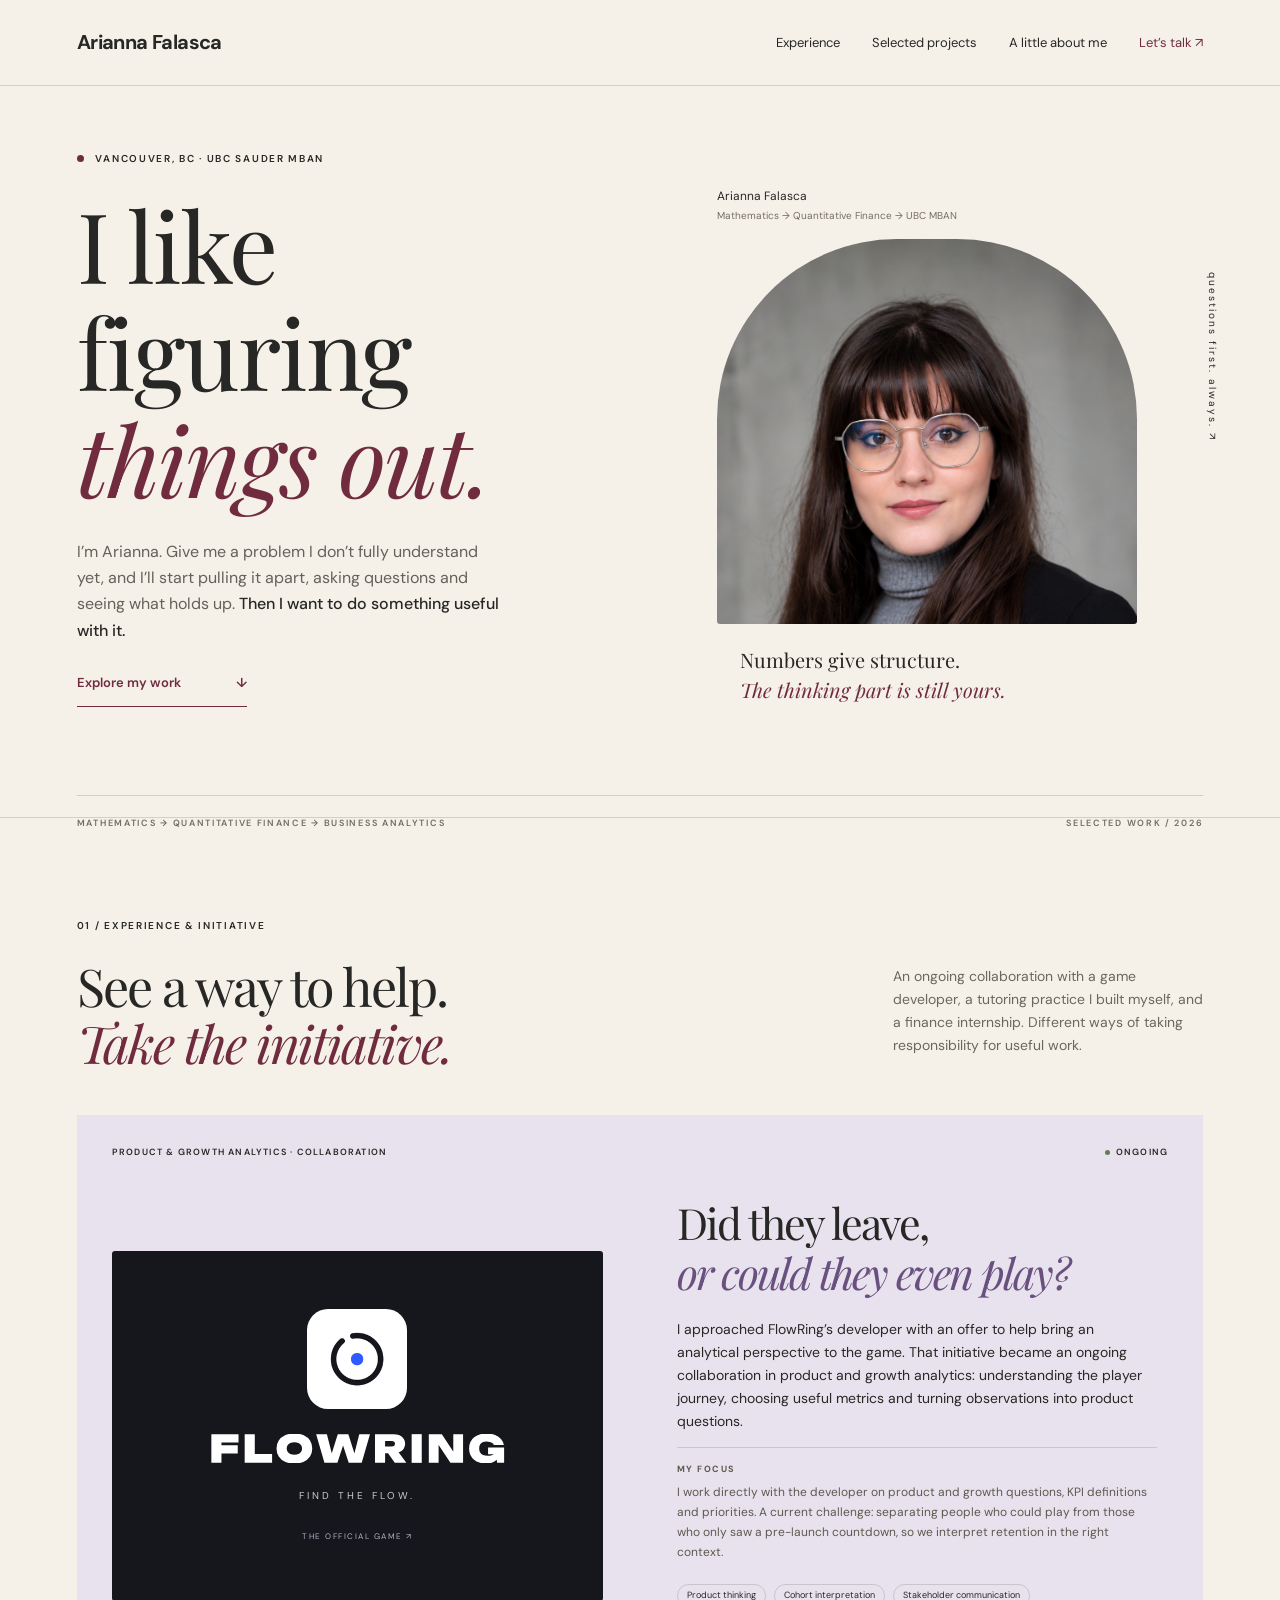
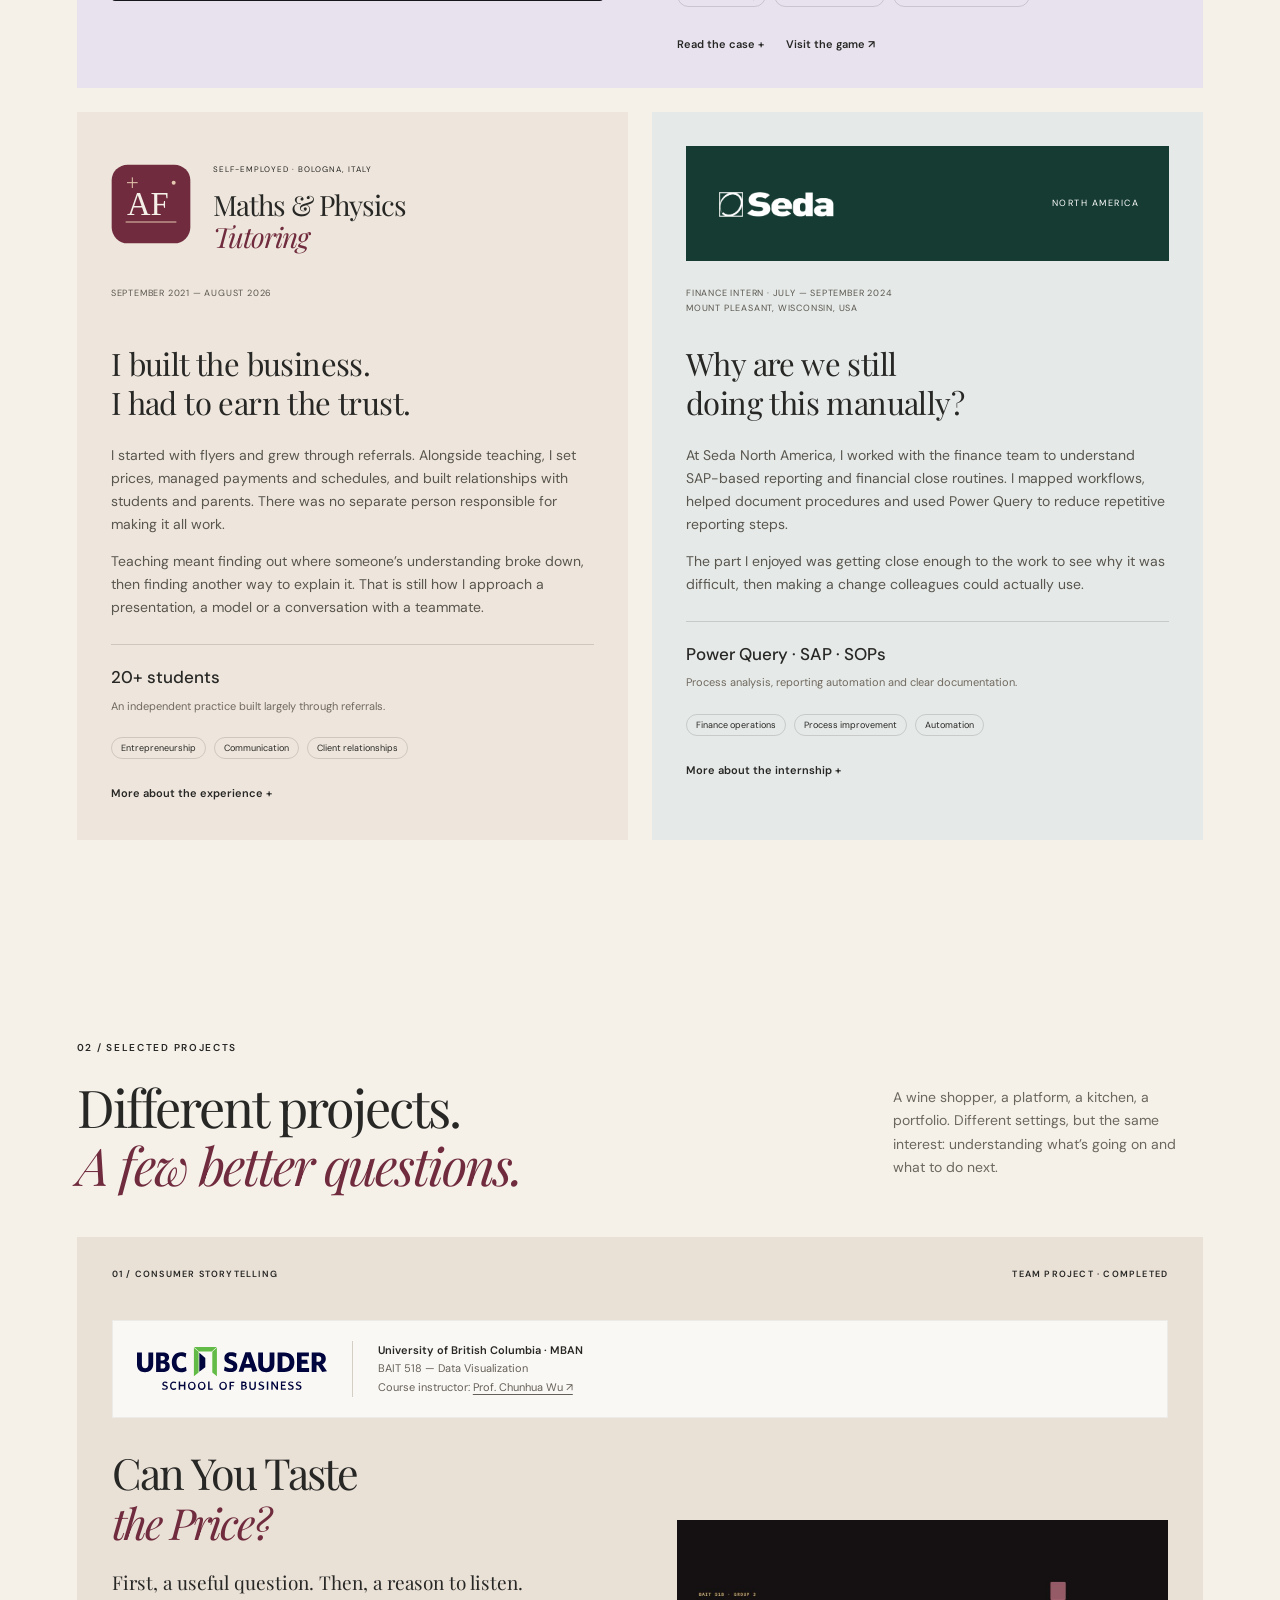
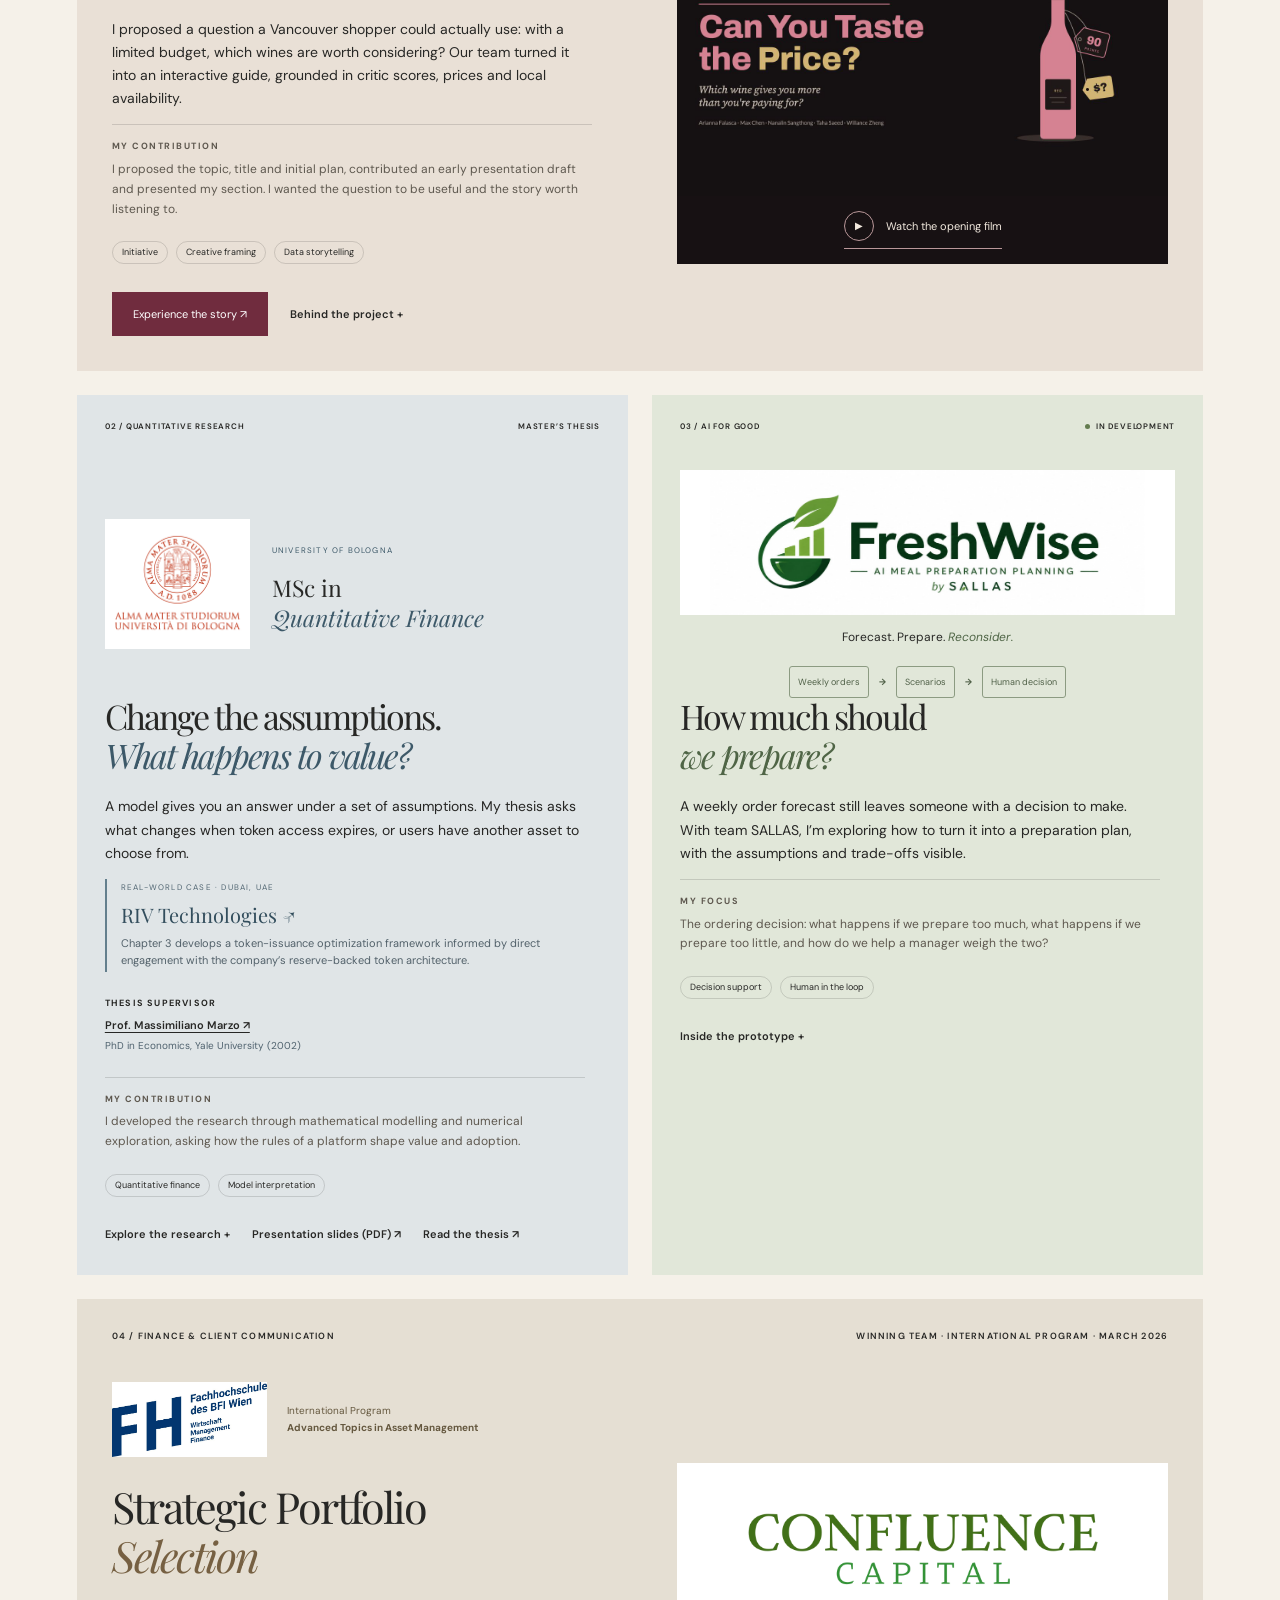
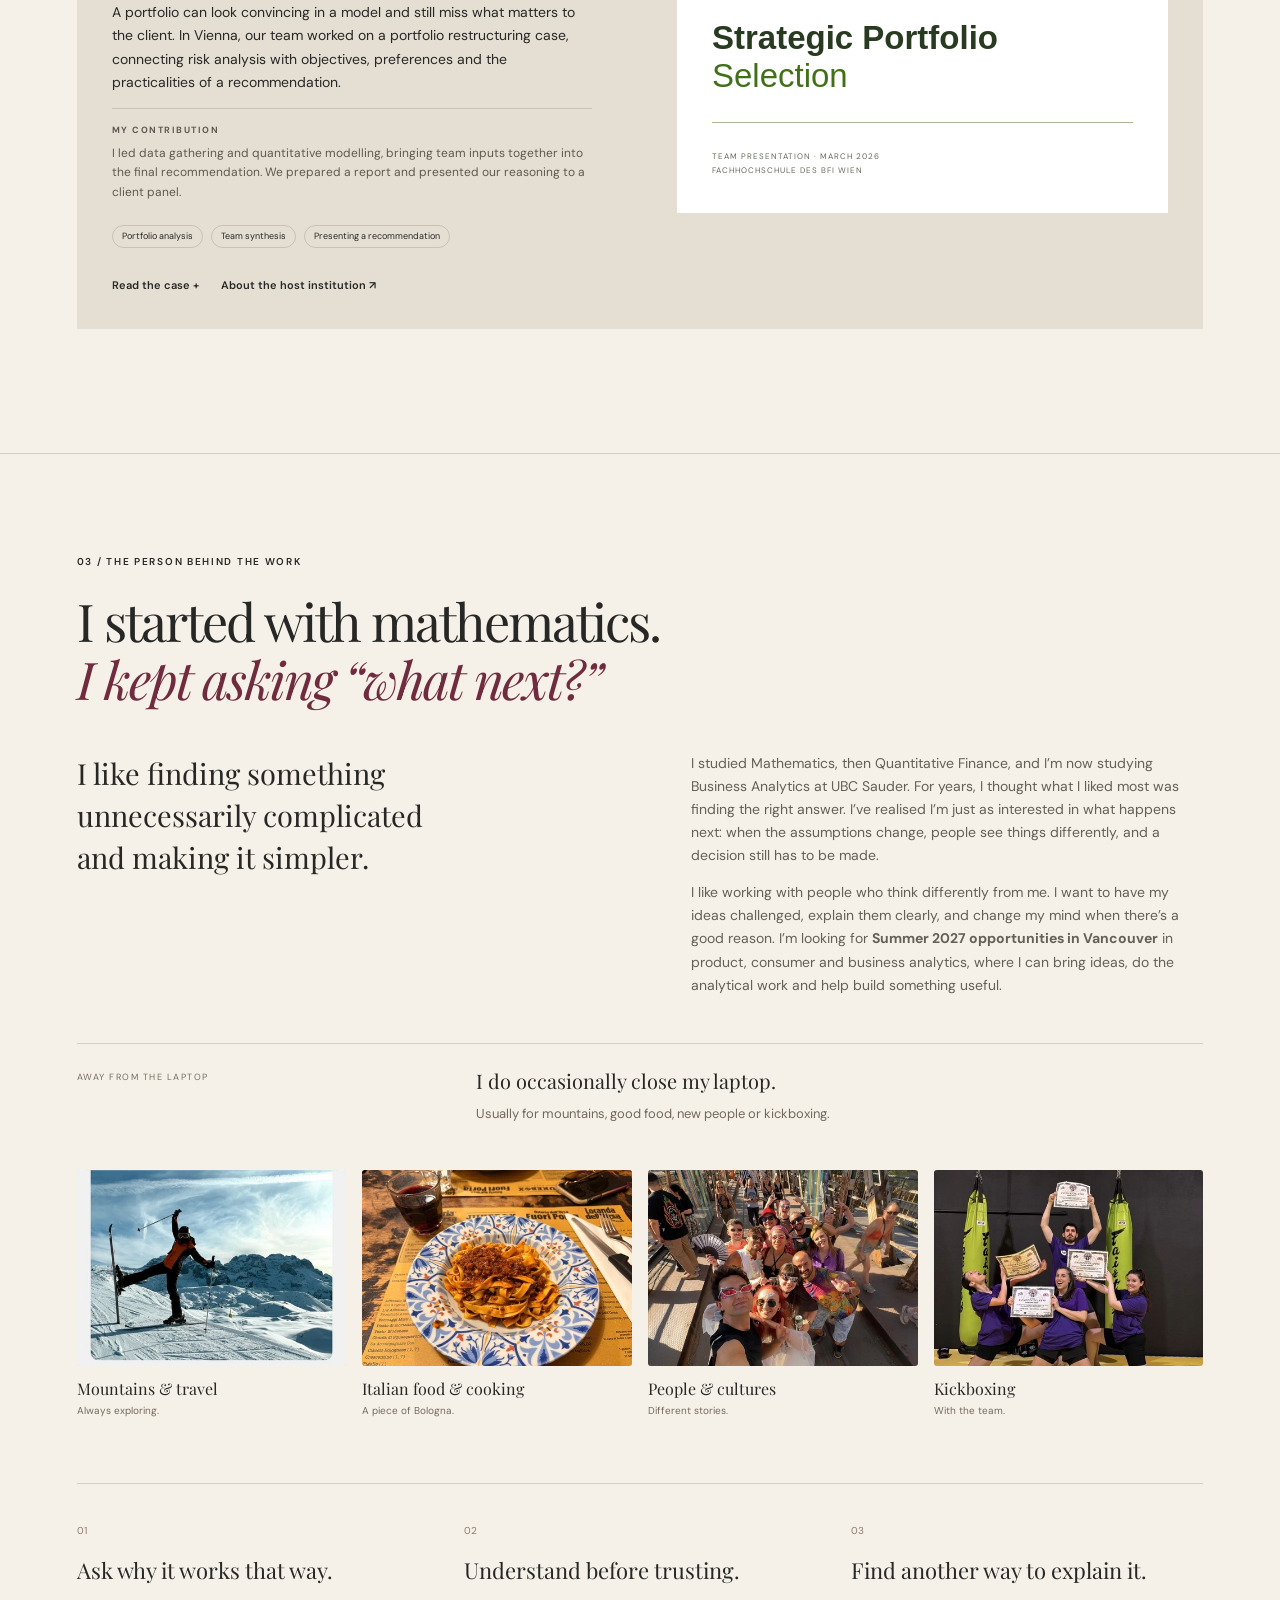
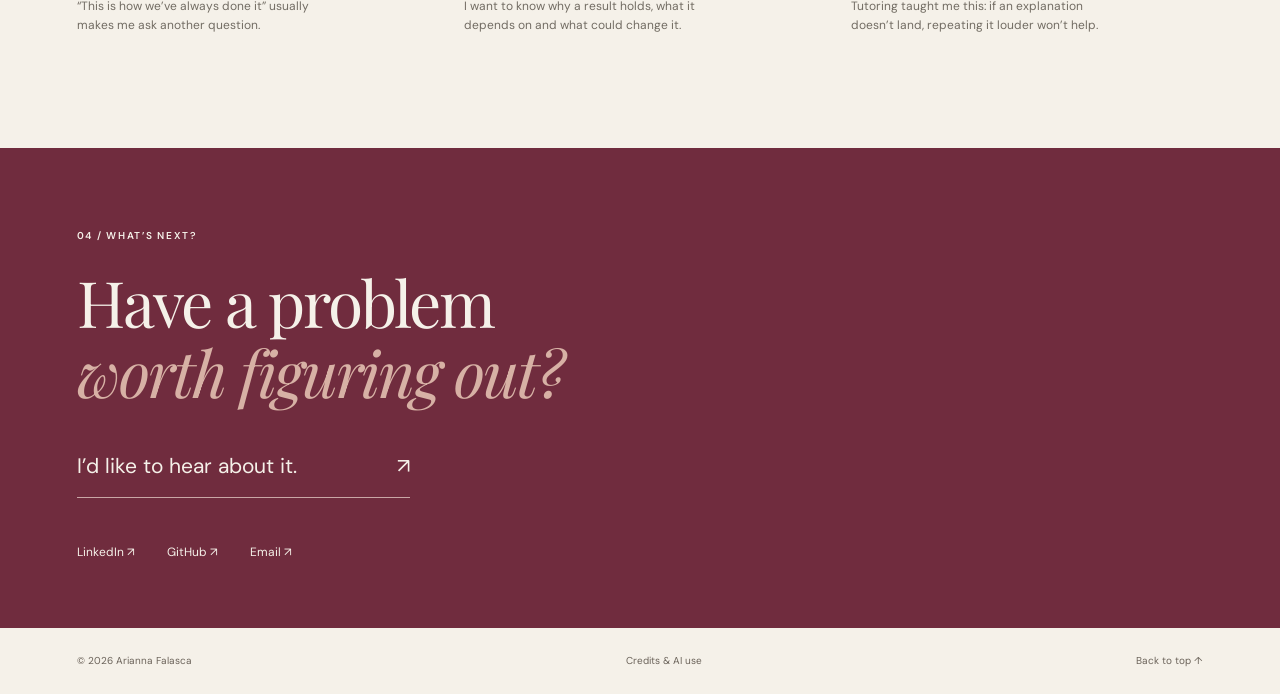
==== commit dc8413c8: "Preserve headroom in portrait framing" ====
--- a/index.html
+++ b/index.html
@@ -1,5 +1,5 @@
 <!doctype html>
-<html lang="en"><head><meta charset="utf-8"><meta name="viewport" content="width=device-width, initial-scale=1"><title>Arianna Falasca — I like figuring things out.</title><meta name="description" content="Mathematics, quantitative finance and business analytics. I like pulling unfamiliar problems apart and building something useful. Arianna Falasca, Vancouver."><meta property="og:title" content="Arianna Falasca — I like figuring things out."><meta property="og:description" content="A mathematical background, a lot of questions, and work that connects analysis with real decisions."><meta property="og:image" content="https://ariafalasca-ca.github.io/assets/arianna-headshot.png"><meta name="theme-color" content="#702c3e"><link rel="icon" href="assets/favicon.svg" type="image/svg+xml"><link rel="stylesheet" href="styles.css?v=20261105-headshot"></head>
+<html lang="en"><head><meta charset="utf-8"><meta name="viewport" content="width=device-width, initial-scale=1"><title>Arianna Falasca — I like figuring things out.</title><meta name="description" content="Mathematics, quantitative finance and business analytics. I like pulling unfamiliar problems apart and building something useful. Arianna Falasca, Vancouver."><meta property="og:title" content="Arianna Falasca — I like figuring things out."><meta property="og:description" content="A mathematical background, a lot of questions, and work that connects analysis with real decisions."><meta property="og:image" content="https://ariafalasca-ca.github.io/assets/arianna-headshot.png"><meta name="theme-color" content="#702c3e"><link rel="icon" href="assets/favicon.svg" type="image/svg+xml"><link rel="stylesheet" href="styles.css?v=20261105-headshot-framing"></head>
 <body><a class="skip" href="#main">Skip to content</a><header><a class="wordmark" href="#">Arianna Falasca<span>AF.</span></a><nav aria-label="Main navigation"><a href="#experience">Experience</a><a href="#work">Selected projects</a><a href="#about">A little about me</a><a class="contact-nav" href="#contact">Let’s talk ↗</a></nav></header>
 <main id="main"><section class="hero"><div class="hero-copy"><p class="eyebrow"><span class="dot"></span> VANCOUVER, BC · UBC SAUDER MBAN</p><h1>I like<br>figuring<br><em>things out.</em></h1><p class="intro">I’m Arianna. Give me a problem I don’t fully understand yet, and I’ll start pulling it apart, asking questions and seeing what holds up. <strong>Then I want to do something useful with it.</strong></p><a class="text-link" href="#experience">Explore my work <span>↓</span></a></div><div class="portrait-wrap"><div class="portrait-label">Arianna Falasca<br><span>Mathematics → Quantitative Finance → UBC MBAN</span></div><img class="portrait" src="assets/arianna-headshot.png" width="1024" height="1536" alt="Portrait of Arianna Falasca"><p class="portrait-note">Numbers give structure.<br><em>The thinking part is still yours.</em></p><div class="orbit" aria-hidden="true">questions first. always. ↗</div></div><div class="hero-bottom"><span>MATHEMATICS → QUANTITATIVE FINANCE → BUSINESS ANALYTICS</span><span>SELECTED WORK / 2026</span></div></section>
 <section class="experience section" id="experience"><div class="section-heading"><p class="eyebrow">01 / EXPERIENCE & INITIATIVE</p><h2>See a way to help.<br><em>Take the initiative.</em></h2><p>An ongoing collaboration with a game developer, a tutoring practice I built myself, and a finance internship. Different ways of taking responsibility for useful work.</p></div><article class="project flowring" id="flowring"><div class="project-top"><span>PRODUCT & GROWTH ANALYTICS · COLLABORATION</span><span class="status"><i></i> ONGOING</span></div><div class="project-grid"><a class="flow-visual official-flow" href="https://www.flowring.app/en/" target="_blank" rel="noopener" aria-label="Visit the official FlowRing website"><img class="flowring-symbol" src="assets/flowring-icon.png" width="100" height="100" alt=""><img class="flowring-wordmark" src="assets/flowring-wordmark.svg" width="7583" height="750" alt="FlowRing"><span class="flow-tagline">FIND THE FLOW.</span><span class="flow-site">THE OFFICIAL GAME ↗</span></a><div><h3>Did they leave,<br><em>or could they even play?</em></h3><p>I approached FlowRing’s developer with an offer to help bring an analytical perspective to the game. That initiative became an ongoing collaboration in product and growth analytics: understanding the player journey, choosing useful metrics and turning observations into product questions.</p><p class="role"><b>My focus</b> I work directly with the developer on product and growth questions, KPI definitions and priorities. A current challenge: separating people who could play from those who only saw a pre-launch countdown, so we interpret retention in the right context.</p><div class="tags"><span>Product thinking</span><span>Cohort interpretation</span><span>Stakeholder communication</span></div><div class="actions"><button class="detail-link" data-case="flowring">Read the case +</button><a class="detail-link" href="https://www.flowring.app/en/" target="_blank" rel="noopener">Visit the game ↗</a></div></div></div></article><div class="experience-grid"><article class="experience-card tutoring"><div class="experience-brand"><img src="assets/tutoring-mark.svg" width="120" height="120" alt="AF tutoring monogram"><div><span>SELF-EMPLOYED · BOLOGNA, ITALY</span><h3>Maths & Physics<br><em>Tutoring</em></h3></div></div><p class="experience-date">SEPTEMBER 2021 — AUGUST 2026</p><h4>I built the business.<br>I had to earn the trust.</h4><p>I started with flyers and grew through referrals. Alongside teaching, I set prices, managed payments and schedules, and built relationships with students and parents. There was no separate person responsible for making it all work.</p><p>Teaching meant finding out where someone’s understanding broke down, then finding another way to explain it. That is still how I approach a presentation, a model or a conversation with a teammate.</p><div class="experience-fact"><strong>20+ students</strong><span>An independent practice built largely through referrals.</span></div><div class="tags"><span>Entrepreneurship</span><span>Communication</span><span>Client relationships</span></div><button class="detail-link" data-case="tutoring">More about the experience +</button></article><article class="experience-card seda"><div class="seda-brand"><a href="https://www.sedagroup.com/home-us" target="_blank" rel="noopener"><img src="assets/seda-logo.png" alt="Seda International Packaging Group"></a><span>NORTH AMERICA</span></div><p class="experience-date">FINANCE INTERN · JULY — SEPTEMBER 2024<br>MOUNT PLEASANT, WISCONSIN, USA</p><h4>Why are we still<br>doing this manually?</h4><p>At Seda North America, I worked with the finance team to understand SAP-based reporting and financial close routines. I mapped workflows, helped document procedures and used Power Query to reduce repetitive reporting steps.</p><p>The part I enjoyed was getting close enough to the work to see why it was difficult, then making a change colleagues could actually use.</p><div class="experience-fact"><strong>Power Query · SAP · SOPs</strong><span>Process analysis, reporting automation and clear documentation.</span></div><div class="tags"><span>Finance operations</span><span>Process improvement</span><span>Automation</span></div><button class="detail-link" data-case="seda">More about the internship +</button></article></div></section><section id="work" class="work section"><div class="section-heading"><p class="eyebrow">02 / SELECTED PROJECTS</p><h2>Different projects.<br><em>A few better questions.</em></h2><p>A wine shopper, a platform, a kitchen, a portfolio. Different settings, but the same interest: understanding what’s going on and what to do next.</p></div>
@@ -8,4 +8,4 @@
 <article class="project freshwise" id="freshwise"><div class="project-top"><span>03 / AI FOR GOOD</span><span class="status"><i></i> IN DEVELOPMENT</span></div><div class="fresh-visual"><img class="freshwise-logo" src="assets/freshwise-logo.jpg" width="2048" height="683" alt="FreshWise — AI Meal Preparation Planning, by SALLAS"><p>Forecast. Prepare. <em>Reconsider.</em></p><div class="decision-flow"><span>Weekly orders</span><b>→</b><span>Scenarios</span><b>→</b><span>Human decision</span></div></div><h3>How much should<br><em>we prepare?</em></h3><p>A weekly order forecast still leaves someone with a decision to make. With team SALLAS, I’m exploring how to turn it into a preparation plan, with the assumptions and trade-offs visible.</p><p class="role"><b>My focus</b> The ordering decision: what happens if we prepare too much, what happens if we prepare too little, and how do we help a manager weigh the two?</p><div class="tags"><span>Decision support</span><span>Human in the loop</span></div><div class="actions"><button class="detail-link" data-case="freshwise">Inside the prototype +</button></div></article></div>
 <article class="project vienna" id="vienna"><div class="project-top"><span>04 / FINANCE & CLIENT COMMUNICATION</span><span>WINNING TEAM · INTERNATIONAL PROGRAM · MARCH 2026</span></div><div class="project-grid"><div><div class="vienna-school"><img src="assets/bfi-vienna-logo.jpg" width="1181" height="570" alt="Fachhochschule des BFI Wien"><p>International Program<br><strong>Advanced Topics in Asset Management</strong></p></div><h3>Strategic Portfolio<br><em>Selection</em></h3><p>A portfolio can look convincing in a model and still miss what matters to the client. In Vienna, our team worked on a portfolio restructuring case, connecting risk analysis with objectives, preferences and the practicalities of a recommendation.</p><p class="role"><b>My contribution</b>I led data gathering and quantitative modelling, bringing team inputs together into the final recommendation. We prepared a report and presented our reasoning to a client panel.</p><div class="tags"><span>Portfolio analysis</span><span>Team synthesis</span><span>Presenting a recommendation</span></div><div class="actions"><button class="detail-link" data-case="vienna">Read the case +</button><a class="detail-link" href="https://www.fh-vie.ac.at/en" target="_blank" rel="noopener">About the host institution ↗</a></div></div><div class="vienna-visual confluence-visual"><img src="assets/confluence-capital.svg" alt="Confluence Capital — original team logo" width="1029" height="272"><p>Strategic Portfolio<br><em>Selection</em></p><div class="vienna-rule"></div><small>TEAM PRESENTATION · MARCH 2026<br>FACHHOCHSCHULE DES BFI WIEN</small></div></div></article></section>
 <section class="about section" id="about"><div><p class="eyebrow">03 / THE PERSON BEHIND THE WORK</p><h2>I started with mathematics.<br><em>I kept asking “what next?”</em></h2></div><div class="about-grid"><p class="about-lead">I like finding something unnecessarily complicated and making it simpler.</p><div><p>I studied Mathematics, then Quantitative Finance, and I’m now studying Business Analytics at UBC Sauder. For years, I thought what I liked most was finding the right answer. I’ve realised I’m just as interested in what happens next: when the assumptions change, people see things differently, and a decision still has to be made.</p><p>I like working with people who think differently from me. I want to have my ideas challenged, explain them clearly, and change my mind when there’s a good reason. I’m looking for <strong>Summer 2027 opportunities in Vancouver</strong> in product, consumer and business analytics, where I can bring ideas, do the analytical work and help build something useful.</p></div></div><div class="personal-note personal-hobbies"><span>AWAY FROM THE LAPTOP</span><div><p>I do occasionally close my laptop.</p><p class="hobby-intro">Usually for mountains, good food, new people or kickboxing.</p></div><div class="hobby-photos"><figure><img src="assets/hobby-mountains.jpg" width="480" height="350" loading="lazy" alt="A ski jump against a snowy mountain landscape"><figcaption>Mountains & travel<span>Always exploring.</span></figcaption></figure><figure><img src="assets/hobby-food.jpg" width="480" height="350" loading="lazy" alt="Tagliatelle with ragù in Bologna"><figcaption>Italian food & cooking<span>A piece of Bologna.</span></figcaption></figure><figure><img src="assets/hobby-people.jpg" width="480" height="350" loading="lazy" alt="Arianna with a group of friends while travelling"><figcaption>People & cultures<span>Different stories.</span></figcaption></figure><figure><img src="assets/hobby-kickboxing.jpg" width="480" height="350" loading="lazy" alt="Arianna’s kickboxing team celebrating with certificates"><figcaption>Kickboxing<span>With the team.</span></figcaption></figure></div></div><div class="principles"><div><span>01</span><h4>Ask why it works that way.</h4><p>“This is how we’ve always done it” usually makes me ask another question.</p></div><div><span>02</span><h4>Understand before trusting.</h4><p>I want to know why a result holds, what it depends on and what could change it.</p></div><div><span>03</span><h4>Find another way to explain it.</h4><p>Tutoring taught me this: if an explanation doesn’t land, repeating it louder won’t help.</p></div></div></section>
-<section class="contact section" id="contact"><p class="eyebrow">04 / WHAT’S NEXT?</p><h2>Have a problem<br><em>worth figuring out?</em></h2><a class="email" href="mailto:ariafalasca@gmail.com">I’d like to hear about it. <span>↗</span></a><div class="contact-links"><a href="https://www.linkedin.com/in/ariannafalasca" target="_blank" rel="noopener">LinkedIn ↗</a><a href="https://github.com/ariafalasca-ca" target="_blank" rel="noopener">GitHub ↗</a><a href="mailto:ariafalasca@gmail.com">Email ↗</a></div></section></main><footer><span>© 2026 Arianna Falasca</span><button data-case="credits">Credits & AI use</button><a href="#">Back to top ↑</a></footer><dialog id="case-dialog" aria-labelledby="dialog-title"><button class="close" aria-label="Close project details">×</button><div id="dialog-content"></div></dialog><script src="script.js?v=20261105-headshot"></script></body></html>
+<section class="contact section" id="contact"><p class="eyebrow">04 / WHAT’S NEXT?</p><h2>Have a problem<br><em>worth figuring out?</em></h2><a class="email" href="mailto:ariafalasca@gmail.com">I’d like to hear about it. <span>↗</span></a><div class="contact-links"><a href="https://www.linkedin.com/in/ariannafalasca" target="_blank" rel="noopener">LinkedIn ↗</a><a href="https://github.com/ariafalasca-ca" target="_blank" rel="noopener">GitHub ↗</a><a href="mailto:ariafalasca@gmail.com">Email ↗</a></div></section></main><footer><span>© 2026 Arianna Falasca</span><button data-case="credits">Credits & AI use</button><a href="#">Back to top ↑</a></footer><dialog id="case-dialog" aria-labelledby="dialog-title"><button class="close" aria-label="Close project details">×</button><div id="dialog-content"></div></dialog><script src="script.js?v=20261105-headshot-framing"></script></body></html>
--- a/styles.css
+++ b/styles.css
@@ -1,5 +1,5 @@
 @import url('https://fonts.googleapis.com/css2?family=DM+Sans:wght@400;500;600;700&family=Manrope:wght@400;500;600;700&family=Playfair+Display:ital,wght@0,400;0,500;0,600;1,400;1,500&display=swap');
-:root{--paper:#f5f1e9;--ink:#272725;--wine:#702c3e;--line:#d4cfc5;--serif:'Playfair Display',Georgia,serif;--sans:'DM Sans',Arial,sans-serif}*{box-sizing:border-box}html{scroll-behavior:smooth;scroll-padding-top:85px}body{margin:0;background:var(--paper);color:var(--ink);font:16px/1.65 var(--sans)}a{color:inherit;text-decoration:none}button{font:inherit;color:inherit;cursor:pointer}a,button{-webkit-tap-highlight-color:transparent}a:focus-visible,button:focus-visible{outline:3px solid #ac7940;outline-offset:5px}header{display:flex;align-items:center;justify-content:space-between;max-width:1440px;margin:auto;padding:26px 6%;border-bottom:1px solid var(--line)}.wordmark{font-weight:700;letter-spacing:-.6px;font-size:20px}.wordmark span{display:none}nav{display:flex;gap:32px;font-size:13px}nav a:hover,.detail-link:hover{text-decoration:underline;text-underline-offset:6px}.contact-nav{color:var(--wine)}.hero{position:relative;max-width:1440px;margin:auto;padding:65px 6% 0;display:grid;grid-template-columns:1.2fr 1fr;gap:5%}.eyebrow,.project-top,.hero-bottom,.visual-caption,.wine-visual-foot{font-size:10px;font-weight:600;letter-spacing:1.7px}.eyebrow{margin:0 0 22px}.dot{display:inline-block;width:7px;height:7px;border-radius:50%;background:var(--wine);margin-right:8px}h1,h2,h3,p{margin-top:0}h1,h2,h3{font-family:var(--serif);font-weight:400;letter-spacing:-2px;line-height:1.1}h1{font-size:clamp(64px,7.6vw,112px);margin-bottom:28px}em{font-weight:400;color:var(--wine)}.intro{max-width:425px;color:#64615b;font-size:16px}.intro strong{font-weight:500;color:var(--ink)}.text-link{display:inline-flex;gap:55px;padding:12px 0;border-bottom:1px solid var(--wine);font-size:13px;font-weight:600;color:var(--wine)}.portrait-wrap{position:relative;padding-top:35px;align-self:center}.portrait-label{font-size:12px;line-height:1.6;margin-bottom:14px}.portrait-label span{font-size:10px;color:#736d65}.portrait{display:block;width:100%;max-width:420px;height:385px;object-fit:cover;object-position:center 30%;border-radius:180px 180px 3px 3px}.portrait-note{font:20px/1.5 var(--serif);margin:21px 0 0 23px}.orbit{position:absolute;right:-17px;top:120px;writing-mode:vertical-rl;font-size:10px;letter-spacing:2px}.hero-bottom{grid-column:1/-1;border-top:1px solid var(--line);margin-top:55px;padding:20px 0;display:flex;justify-content:space-between;font-size:9px;color:#716d66}.section{max-width:1440px;margin:auto;padding:100px 6%}.section-heading{display:grid;grid-template-columns:1fr 1fr;margin-bottom:44px;align-items:end}.section-heading>.eyebrow{grid-column:1/-1}h2{font-size:52px;margin:0}.section-heading>p:last-child{max-width:310px;justify-self:end;font-size:14px;color:#6c675e}.project{padding:30px 35px 35px;margin-bottom:24px}.project-top{display:flex;justify-content:space-between;gap:20px;font-size:9px;letter-spacing:1.2px;margin-bottom:38px}.project-grid{display:grid;grid-template-columns:1fr 1fr;gap:7%;align-items:center}h3{font-size:43px;line-height:1.16;margin-bottom:20px}.project p{font-size:14px;max-width:480px}.project-hook{font-family:var(--serif);font-size:19px!important}.role{font-size:12px!important;padding-top:14px;border-top:1px solid #0002;color:#5e584f}.role b{display:block;font-size:9px;letter-spacing:1.5px;text-transform:uppercase;margin-bottom:6px}.tags{display:flex;gap:8px;flex-wrap:wrap;margin-top:22px}.tags span{border:1px solid #0002;padding:3px 9px;border-radius:30px;font-size:9px}.actions{display:flex;gap:22px;align-items:center;flex-wrap:wrap;margin-top:28px}.button{padding:12px 20px;background:var(--wine);color:white;font-size:11px;border:1px solid var(--wine);transition:background .2s}.button:hover{background:#4b1927}.detail-link{background:none;border:0;padding:0;font-size:11px;font-weight:600}.wine{background:#e9e0d6}.wine-visual{height:390px;background:var(--wine);color:#f6e7d0;position:relative;padding:35px;overflow:hidden}.wine-title{font:38px/1.1 var(--serif);position:relative;z-index:2}.wine-title em{color:#d9b3a3;font-size:32px}.wine-glass{position:absolute;width:138px;height:180px;border:1.5px solid #d0a4a0;border-radius:5px 5px 70px 70px;right:45px;top:95px;transform:rotate(14deg)}.wine-glass:after{content:'';position:absolute;width:1px;height:90px;background:#d0a4a0;left:68px;top:179px}.wine-glass:before{content:'';position:absolute;width:80px;height:1px;background:#d0a4a0;left:29px;top:269px}.wine-glass div{position:absolute;inset:72px 7px 7px;background:#a65364;border-radius:0 0 65px 65px}.wine-visual-foot{position:absolute;bottom:24px;left:30px;right:30px;display:flex;justify-content:space-between;font-size:8px}.project-pair{display:grid;grid-template-columns:1fr 1fr;gap:24px}.project-pair .project{padding:25px 28px 32px}.project-pair h3{font-size:34px}.project-pair .project-top{font-size:8px;letter-spacing:.8px}.thesis{background:#e0e5e7}.thesis em{color:#3d5969}.freshwise{background:#e1e7d9}.freshwise em{color:#4f6546}.research-visual{height:225px;padding:10px 5px 20px}.formula{font:italic 20px var(--serif);color:#3d5969}.research-visual svg{width:100%;height:165px;overflow:visible}.research-visual path{stroke:#3d5969;stroke-width:2;fill:none}.research-visual .curve-two{stroke:#81939b;stroke-dasharray:5 5}.research-visual .axis{stroke-width:1;stroke:#73848d}.research-visual text{font:10px var(--sans);fill:#4c626f}.visual-caption{display:block;font-size:7px;letter-spacing:1px;color:#536a75}.fresh-visual{height:225px;display:flex;flex-direction:column;justify-content:center;align-items:center}.fresh-mark{font:44px/1 var(--serif);color:#3e5438;letter-spacing:-2px}.fresh-mark span{font-style:italic}.fresh-mark sup{font:20px var(--sans);vertical-align:top;margin-left:4px}.fresh-visual p{font-size:12px;margin:12px 0 25px}.decision-flow{display:flex;align-items:center;gap:10px;font-size:9px;color:#506148}.decision-flow span{padding:8px;border:1px solid #8c9b82;border-radius:3px}.status{white-space:nowrap}.status i{display:inline-block;width:5px;height:5px;background:#637c4f;border-radius:50%;margin-right:3px}.flowring{background:#e8e2ee}.flowring em{color:#69507f}.flow-visual{height:350px;position:relative;overflow:hidden;display:flex;align-items:center;justify-content:center}.ring{position:absolute;width:230px;height:230px;border:1px solid #947eab;border-radius:50%;transform:rotate(-25deg) scaleX(.7)}.r2{transform:rotate(35deg) scaleX(.7)}.r3{transform:rotate(95deg) scaleX(.7)}.flow-center{font:38px var(--serif);color:#543c6b;text-align:center;z-index:1;background:#e8e2eeaa;padding:10px}.flow-center span{display:block;font:7px var(--sans);letter-spacing:1px;margin-top:8px}.flow-label{position:absolute;font-size:9px;background:#e8e2ee;padding:4px 8px;color:#5f4977}.l1{top:25px;left:20px}.l2{right:10px;top:115px}.l3{bottom:20px;left:80px}.about{border-top:1px solid var(--line)}.about h2{max-width:800px}.about-grid{display:grid;grid-template-columns:1fr 1fr;gap:9%;margin-top:45px}.about-grid p{font-size:14px;color:#645f57}.about-grid .about-lead{font:29px/1.45 var(--serif);color:var(--ink);max-width:390px}.principles{display:grid;grid-template-columns:repeat(3,1fr);gap:35px;border-top:1px solid var(--line);padding-top:32px;margin-top:42px}.principles span{color:#8c7a6a;font-size:10px}.principles h4{font:22px var(--serif);margin:12px 0}.principles p{font-size:12px;max-width:250px;color:#726c63}.contact{background:var(--wine);color:var(--paper);max-width:none;padding-top:80px;padding-bottom:65px}.contact h2{font-size:64px;max-width:1000px}.contact em{color:#d7b1a5}.email{display:inline-flex;gap:100px;font-size:21px;border-bottom:1px solid #c9a7a6;padding:22px 0 13px;margin-top:20px}.contact-links{display:flex;gap:32px;margin-top:45px;font-size:12px}footer{padding:25px 6%;display:flex;justify-content:space-between;font-size:10px;color:#6a6259}footer button{font-size:10px;border:0;background:none;padding:0}.skip{position:absolute;top:-100px;background:white;padding:10px;z-index:10}.skip:focus{top:0}dialog{border:0;background:var(--paper);color:var(--ink);width:min(760px,90vw);max-height:85vh;padding:55px;box-shadow:0 25px 100px #0003}dialog::backdrop{background:#201b24b3;backdrop-filter:blur(5px)}dialog h2{font-size:38px;margin-bottom:25px}dialog h4{font-size:12px;text-transform:uppercase;letter-spacing:1px;margin:25px 0 8px}dialog p,dialog li{font-size:14px;color:#5b554d}dialog a{text-decoration:underline;text-underline-offset:4px;color:var(--wine)}.close{position:absolute;right:16px;top:10px;background:none;border:0;font-size:30px}.modal-image{width:100%;margin-top:15px}body.modal-open{overflow:hidden}@media(min-width:1500px){.contact{padding-left:calc((100vw - 1268px)/2)}}@media(max-width:800px){header{padding:20px 6%}nav{gap:16px;font-size:11px}.wordmark{font-size:16px}.hero{padding-top:45px;gap:25px}.portrait{height:300px}.portrait-note{font-size:16px;margin-left:0}.orbit{display:none}h1{font-size:70px}.intro{font-size:14px}.hero-bottom{font-size:7px}.section{padding:65px 6%}h2{font-size:40px}.project{padding:25px}.project-grid{gap:25px}h3{font-size:34px}.wine-visual{height:350px;padding:22px}.wine-title{font-size:29px}.wine-title em{font-size:25px}.wine-glass{right:30px;top:90px;transform:rotate(14deg) scale(.8)}.project-pair{gap:16px}.project-pair .project{padding:22px}.project-pair h3{font-size:28px}.project-top{flex-direction:column;gap:5px;margin-bottom:25px}.decision-flow{gap:5px;font-size:7px}.decision-flow span{padding:5px}.flow-visual{height:300px}.contact h2{font-size:50px}}@media(max-width:560px){nav{gap:17px}.wordmark{font-size:0}.wordmark span{display:block;font-size:23px;font-family:var(--serif);color:var(--wine)}.contact-nav{display:none}.hero{grid-template-columns:1fr;padding-top:35px}h1{font-size:76px;line-height:1.02;letter-spacing:-3px}.hero-copy{position:relative}.eyebrow{font-size:8px;letter-spacing:1.3px}.intro{max-width:340px}.portrait-wrap{padding-top:0;display:grid;grid-template-columns:1fr 1fr;align-items:center;gap:15px;margin-top:10px}.portrait-label{display:none}.portrait{height:210px;grid-column:1;grid-row:1;max-width:210px;border-radius:100px 100px 2px 2px}.portrait-note{grid-column:2;grid-row:1;font-size:18px}.hero-bottom{margin-top:20px;gap:10px;align-items:center}.hero-bottom span:first-child{max-width:210px}.section-heading{grid-template-columns:1fr;gap:20px}.section-heading>p:last-child{justify-self:start;max-width:280px;margin:0}.section-heading>.eyebrow{margin:0}h2{font-size:38px}.project-grid,.project-pair,.about-grid{grid-template-columns:1fr}.wine .project-grid>div:first-child{order:2}.wine-visual{height:300px}.wine-title{font-size:34px}.wine-glass{right:40px;top:50px}.project{padding:23px 21px;margin-bottom:20px}.project-pair{gap:0}.project-pair .project{padding:25px 21px}.project-pair h3{font-size:33px}.project-top{flex-direction:row;flex-wrap:wrap;font-size:8px}.project-pair .project-top{font-size:7px}.research-visual,.fresh-visual{height:210px;margin-bottom:15px}.decision-flow{font-size:9px;gap:9px}.flow-visual{height:280px}.flowring .project-grid{gap:15px}.about-grid{gap:15px;margin-top:30px}.about-grid .about-lead{font-size:27px}.principles{grid-template-columns:1fr;gap:20px}.principles>div{border-bottom:1px solid var(--line);padding-bottom:15px}.principles p{max-width:none}.contact h2{font-size:43px}.contact{padding:60px 6%}.email{font-size:20px;gap:65px}footer{flex-wrap:wrap;gap:18px;font-size:9px}dialog{padding:45px 25px 25px}dialog h2{font-size:31px}.actions{gap:20px}}@media(prefers-reduced-motion:reduce){html{scroll-behavior:auto}*{transition:none!important}}
+:root{--paper:#f5f1e9;--ink:#272725;--wine:#702c3e;--line:#d4cfc5;--serif:'Playfair Display',Georgia,serif;--sans:'DM Sans',Arial,sans-serif}*{box-sizing:border-box}html{scroll-behavior:smooth;scroll-padding-top:85px}body{margin:0;background:var(--paper);color:var(--ink);font:16px/1.65 var(--sans)}a{color:inherit;text-decoration:none}button{font:inherit;color:inherit;cursor:pointer}a,button{-webkit-tap-highlight-color:transparent}a:focus-visible,button:focus-visible{outline:3px solid #ac7940;outline-offset:5px}header{display:flex;align-items:center;justify-content:space-between;max-width:1440px;margin:auto;padding:26px 6%;border-bottom:1px solid var(--line)}.wordmark{font-weight:700;letter-spacing:-.6px;font-size:20px}.wordmark span{display:none}nav{display:flex;gap:32px;font-size:13px}nav a:hover,.detail-link:hover{text-decoration:underline;text-underline-offset:6px}.contact-nav{color:var(--wine)}.hero{position:relative;max-width:1440px;margin:auto;padding:65px 6% 0;display:grid;grid-template-columns:1.2fr 1fr;gap:5%}.eyebrow,.project-top,.hero-bottom,.visual-caption,.wine-visual-foot{font-size:10px;font-weight:600;letter-spacing:1.7px}.eyebrow{margin:0 0 22px}.dot{display:inline-block;width:7px;height:7px;border-radius:50%;background:var(--wine);margin-right:8px}h1,h2,h3,p{margin-top:0}h1,h2,h3{font-family:var(--serif);font-weight:400;letter-spacing:-2px;line-height:1.1}h1{font-size:clamp(64px,7.6vw,112px);margin-bottom:28px}em{font-weight:400;color:var(--wine)}.intro{max-width:425px;color:#64615b;font-size:16px}.intro strong{font-weight:500;color:var(--ink)}.text-link{display:inline-flex;gap:55px;padding:12px 0;border-bottom:1px solid var(--wine);font-size:13px;font-weight:600;color:var(--wine)}.portrait-wrap{position:relative;padding-top:35px;align-self:center}.portrait-label{font-size:12px;line-height:1.6;margin-bottom:14px}.portrait-label span{font-size:10px;color:#736d65}.portrait{display:block;width:100%;max-width:420px;height:385px;object-fit:cover;object-position:center top;border-radius:180px 180px 3px 3px}.portrait-note{font:20px/1.5 var(--serif);margin:21px 0 0 23px}.orbit{position:absolute;right:-17px;top:120px;writing-mode:vertical-rl;font-size:10px;letter-spacing:2px}.hero-bottom{grid-column:1/-1;border-top:1px solid var(--line);margin-top:55px;padding:20px 0;display:flex;justify-content:space-between;font-size:9px;color:#716d66}.section{max-width:1440px;margin:auto;padding:100px 6%}.section-heading{display:grid;grid-template-columns:1fr 1fr;margin-bottom:44px;align-items:end}.section-heading>.eyebrow{grid-column:1/-1}h2{font-size:52px;margin:0}.section-heading>p:last-child{max-width:310px;justify-self:end;font-size:14px;color:#6c675e}.project{padding:30px 35px 35px;margin-bottom:24px}.project-top{display:flex;justify-content:space-between;gap:20px;font-size:9px;letter-spacing:1.2px;margin-bottom:38px}.project-grid{display:grid;grid-template-columns:1fr 1fr;gap:7%;align-items:center}h3{font-size:43px;line-height:1.16;margin-bottom:20px}.project p{font-size:14px;max-width:480px}.project-hook{font-family:var(--serif);font-size:19px!important}.role{font-size:12px!important;padding-top:14px;border-top:1px solid #0002;color:#5e584f}.role b{display:block;font-size:9px;letter-spacing:1.5px;text-transform:uppercase;margin-bottom:6px}.tags{display:flex;gap:8px;flex-wrap:wrap;margin-top:22px}.tags span{border:1px solid #0002;padding:3px 9px;border-radius:30px;font-size:9px}.actions{display:flex;gap:22px;align-items:center;flex-wrap:wrap;margin-top:28px}.button{padding:12px 20px;background:var(--wine);color:white;font-size:11px;border:1px solid var(--wine);transition:background .2s}.button:hover{background:#4b1927}.detail-link{background:none;border:0;padding:0;font-size:11px;font-weight:600}.wine{background:#e9e0d6}.wine-visual{height:390px;background:var(--wine);color:#f6e7d0;position:relative;padding:35px;overflow:hidden}.wine-title{font:38px/1.1 var(--serif);position:relative;z-index:2}.wine-title em{color:#d9b3a3;font-size:32px}.wine-glass{position:absolute;width:138px;height:180px;border:1.5px solid #d0a4a0;border-radius:5px 5px 70px 70px;right:45px;top:95px;transform:rotate(14deg)}.wine-glass:after{content:'';position:absolute;width:1px;height:90px;background:#d0a4a0;left:68px;top:179px}.wine-glass:before{content:'';position:absolute;width:80px;height:1px;background:#d0a4a0;left:29px;top:269px}.wine-glass div{position:absolute;inset:72px 7px 7px;background:#a65364;border-radius:0 0 65px 65px}.wine-visual-foot{position:absolute;bottom:24px;left:30px;right:30px;display:flex;justify-content:space-between;font-size:8px}.project-pair{display:grid;grid-template-columns:1fr 1fr;gap:24px}.project-pair .project{padding:25px 28px 32px}.project-pair h3{font-size:34px}.project-pair .project-top{font-size:8px;letter-spacing:.8px}.thesis{background:#e0e5e7}.thesis em{color:#3d5969}.freshwise{background:#e1e7d9}.freshwise em{color:#4f6546}.research-visual{height:225px;padding:10px 5px 20px}.formula{font:italic 20px var(--serif);color:#3d5969}.research-visual svg{width:100%;height:165px;overflow:visible}.research-visual path{stroke:#3d5969;stroke-width:2;fill:none}.research-visual .curve-two{stroke:#81939b;stroke-dasharray:5 5}.research-visual .axis{stroke-width:1;stroke:#73848d}.research-visual text{font:10px var(--sans);fill:#4c626f}.visual-caption{display:block;font-size:7px;letter-spacing:1px;color:#536a75}.fresh-visual{height:225px;display:flex;flex-direction:column;justify-content:center;align-items:center}.fresh-mark{font:44px/1 var(--serif);color:#3e5438;letter-spacing:-2px}.fresh-mark span{font-style:italic}.fresh-mark sup{font:20px var(--sans);vertical-align:top;margin-left:4px}.fresh-visual p{font-size:12px;margin:12px 0 25px}.decision-flow{display:flex;align-items:center;gap:10px;font-size:9px;color:#506148}.decision-flow span{padding:8px;border:1px solid #8c9b82;border-radius:3px}.status{white-space:nowrap}.status i{display:inline-block;width:5px;height:5px;background:#637c4f;border-radius:50%;margin-right:3px}.flowring{background:#e8e2ee}.flowring em{color:#69507f}.flow-visual{height:350px;position:relative;overflow:hidden;display:flex;align-items:center;justify-content:center}.ring{position:absolute;width:230px;height:230px;border:1px solid #947eab;border-radius:50%;transform:rotate(-25deg) scaleX(.7)}.r2{transform:rotate(35deg) scaleX(.7)}.r3{transform:rotate(95deg) scaleX(.7)}.flow-center{font:38px var(--serif);color:#543c6b;text-align:center;z-index:1;background:#e8e2eeaa;padding:10px}.flow-center span{display:block;font:7px var(--sans);letter-spacing:1px;margin-top:8px}.flow-label{position:absolute;font-size:9px;background:#e8e2ee;padding:4px 8px;color:#5f4977}.l1{top:25px;left:20px}.l2{right:10px;top:115px}.l3{bottom:20px;left:80px}.about{border-top:1px solid var(--line)}.about h2{max-width:800px}.about-grid{display:grid;grid-template-columns:1fr 1fr;gap:9%;margin-top:45px}.about-grid p{font-size:14px;color:#645f57}.about-grid .about-lead{font:29px/1.45 var(--serif);color:var(--ink);max-width:390px}.principles{display:grid;grid-template-columns:repeat(3,1fr);gap:35px;border-top:1px solid var(--line);padding-top:32px;margin-top:42px}.principles span{color:#8c7a6a;font-size:10px}.principles h4{font:22px var(--serif);margin:12px 0}.principles p{font-size:12px;max-width:250px;color:#726c63}.contact{background:var(--wine);color:var(--paper);max-width:none;padding-top:80px;padding-bottom:65px}.contact h2{font-size:64px;max-width:1000px}.contact em{color:#d7b1a5}.email{display:inline-flex;gap:100px;font-size:21px;border-bottom:1px solid #c9a7a6;padding:22px 0 13px;margin-top:20px}.contact-links{display:flex;gap:32px;margin-top:45px;font-size:12px}footer{padding:25px 6%;display:flex;justify-content:space-between;font-size:10px;color:#6a6259}footer button{font-size:10px;border:0;background:none;padding:0}.skip{position:absolute;top:-100px;background:white;padding:10px;z-index:10}.skip:focus{top:0}dialog{border:0;background:var(--paper);color:var(--ink);width:min(760px,90vw);max-height:85vh;padding:55px;box-shadow:0 25px 100px #0003}dialog::backdrop{background:#201b24b3;backdrop-filter:blur(5px)}dialog h2{font-size:38px;margin-bottom:25px}dialog h4{font-size:12px;text-transform:uppercase;letter-spacing:1px;margin:25px 0 8px}dialog p,dialog li{font-size:14px;color:#5b554d}dialog a{text-decoration:underline;text-underline-offset:4px;color:var(--wine)}.close{position:absolute;right:16px;top:10px;background:none;border:0;font-size:30px}.modal-image{width:100%;margin-top:15px}body.modal-open{overflow:hidden}@media(min-width:1500px){.contact{padding-left:calc((100vw - 1268px)/2)}}@media(max-width:800px){header{padding:20px 6%}nav{gap:16px;font-size:11px}.wordmark{font-size:16px}.hero{padding-top:45px;gap:25px}.portrait{height:300px}.portrait-note{font-size:16px;margin-left:0}.orbit{display:none}h1{font-size:70px}.intro{font-size:14px}.hero-bottom{font-size:7px}.section{padding:65px 6%}h2{font-size:40px}.project{padding:25px}.project-grid{gap:25px}h3{font-size:34px}.wine-visual{height:350px;padding:22px}.wine-title{font-size:29px}.wine-title em{font-size:25px}.wine-glass{right:30px;top:90px;transform:rotate(14deg) scale(.8)}.project-pair{gap:16px}.project-pair .project{padding:22px}.project-pair h3{font-size:28px}.project-top{flex-direction:column;gap:5px;margin-bottom:25px}.decision-flow{gap:5px;font-size:7px}.decision-flow span{padding:5px}.flow-visual{height:300px}.contact h2{font-size:50px}}@media(max-width:560px){nav{gap:17px}.wordmark{font-size:0}.wordmark span{display:block;font-size:23px;font-family:var(--serif);color:var(--wine)}.contact-nav{display:none}.hero{grid-template-columns:1fr;padding-top:35px}h1{font-size:76px;line-height:1.02;letter-spacing:-3px}.hero-copy{position:relative}.eyebrow{font-size:8px;letter-spacing:1.3px}.intro{max-width:340px}.portrait-wrap{padding-top:0;display:grid;grid-template-columns:1fr 1fr;align-items:center;gap:15px;margin-top:10px}.portrait-label{display:none}.portrait{height:210px;grid-column:1;grid-row:1;max-width:210px;border-radius:100px 100px 2px 2px}.portrait-note{grid-column:2;grid-row:1;font-size:18px}.hero-bottom{margin-top:20px;gap:10px;align-items:center}.hero-bottom span:first-child{max-width:210px}.section-heading{grid-template-columns:1fr;gap:20px}.section-heading>p:last-child{justify-self:start;max-width:280px;margin:0}.section-heading>.eyebrow{margin:0}h2{font-size:38px}.project-grid,.project-pair,.about-grid{grid-template-columns:1fr}.wine .project-grid>div:first-child{order:2}.wine-visual{height:300px}.wine-title{font-size:34px}.wine-glass{right:40px;top:50px}.project{padding:23px 21px;margin-bottom:20px}.project-pair{gap:0}.project-pair .project{padding:25px 21px}.project-pair h3{font-size:33px}.project-top{flex-direction:row;flex-wrap:wrap;font-size:8px}.project-pair .project-top{font-size:7px}.research-visual,.fresh-visual{height:210px;margin-bottom:15px}.decision-flow{font-size:9px;gap:9px}.flow-visual{height:280px}.flowring .project-grid{gap:15px}.about-grid{gap:15px;margin-top:30px}.about-grid .about-lead{font-size:27px}.principles{grid-template-columns:1fr;gap:20px}.principles>div{border-bottom:1px solid var(--line);padding-bottom:15px}.principles p{max-width:none}.contact h2{font-size:43px}.contact{padding:60px 6%}.email{font-size:20px;gap:65px}footer{flex-wrap:wrap;gap:18px;font-size:9px}dialog{padding:45px 25px 25px}dialog h2{font-size:31px}.actions{gap:20px}}@media(prefers-reduced-motion:reduce){html{scroll-behavior:auto}*{transition:none!important}}
 
 /* Project identities: official assets, with proportions preserved. */
 .freshwise-logo{display:block;width:100%;height:auto;max-height:145px;object-fit:contain;background:#fff}
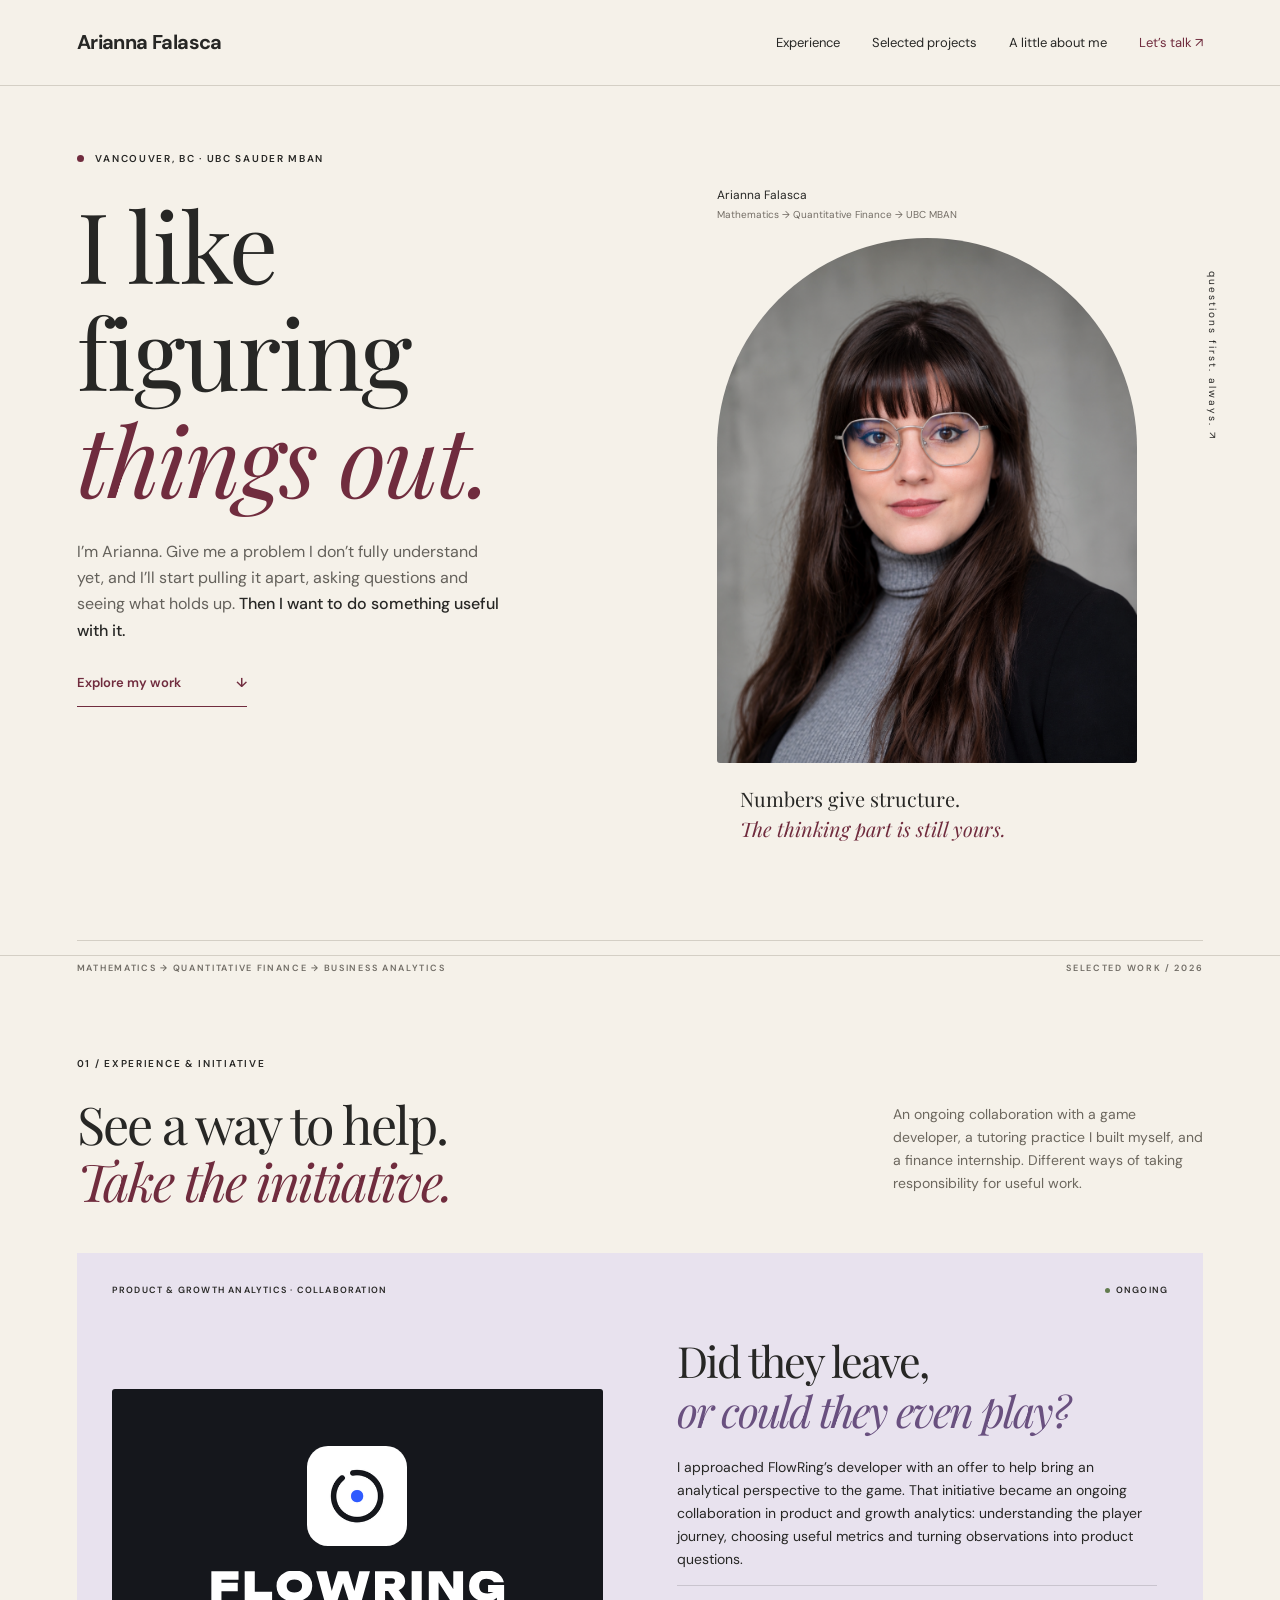
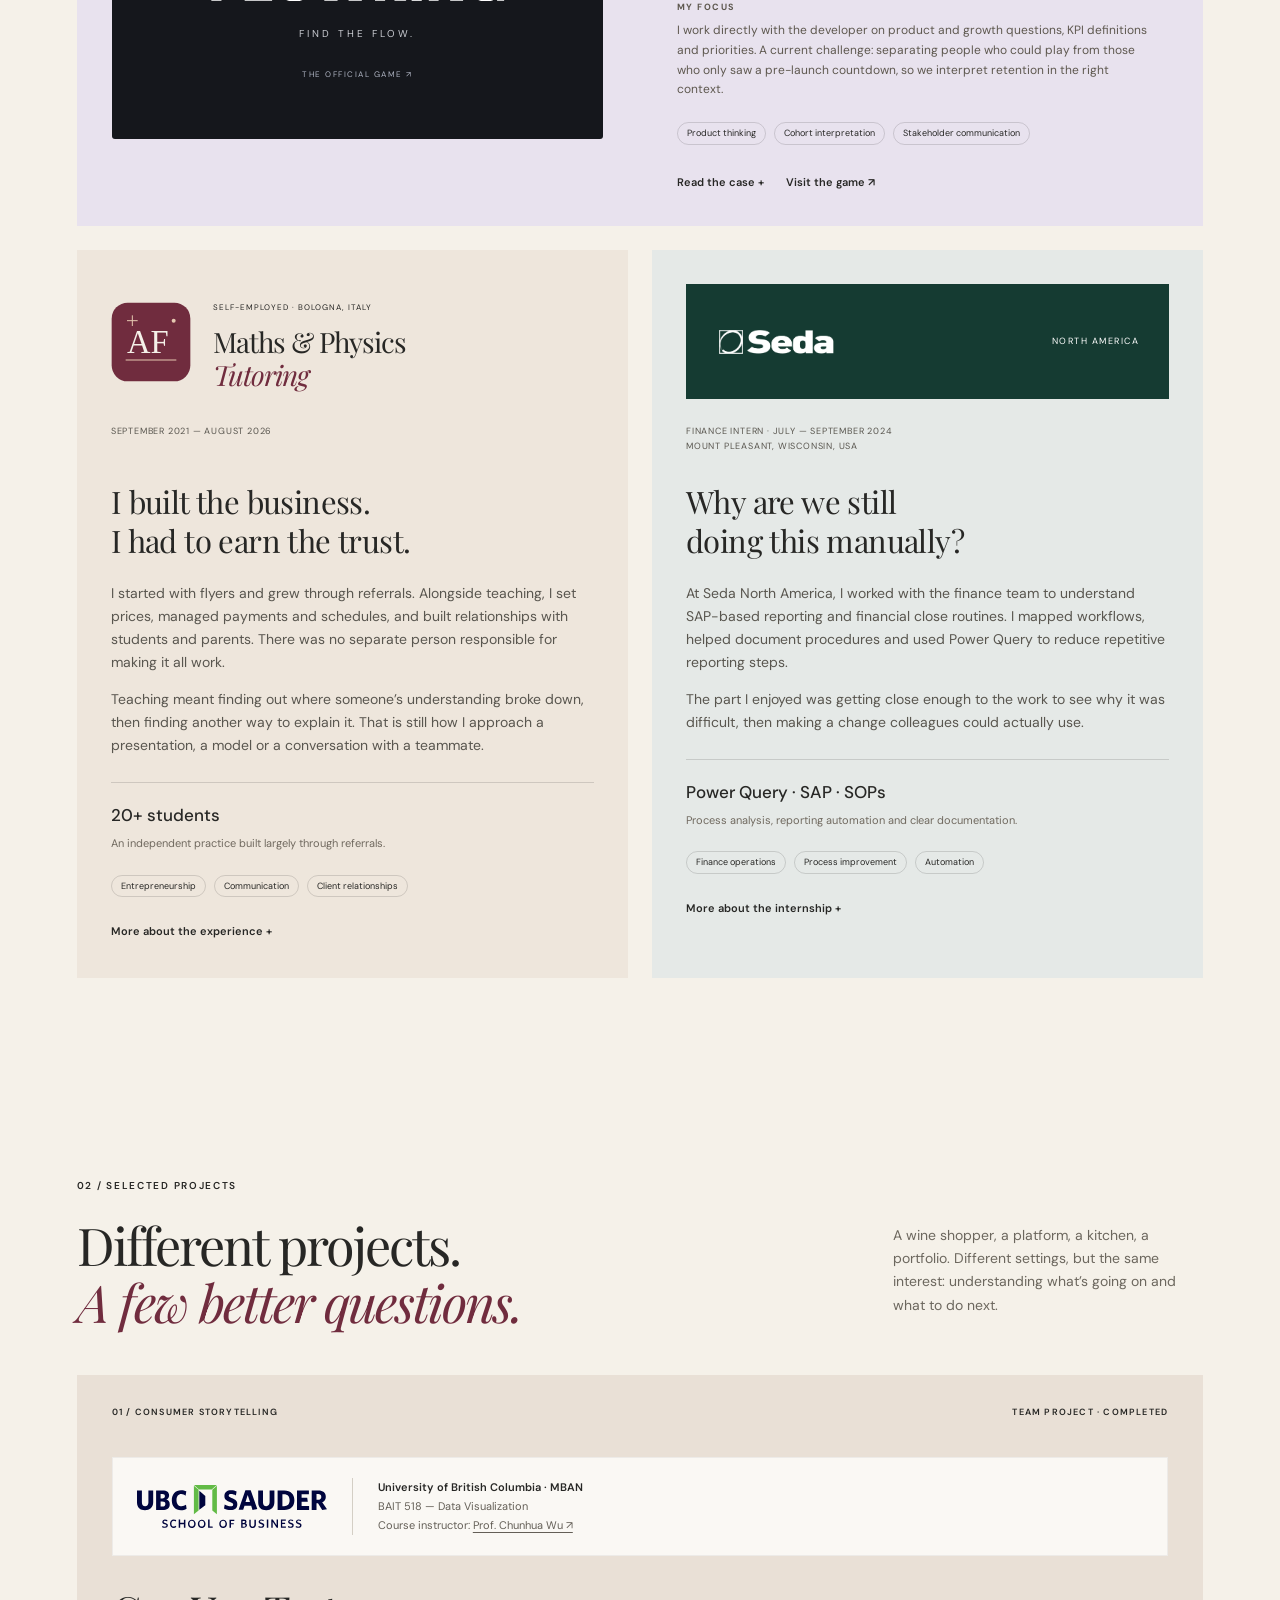
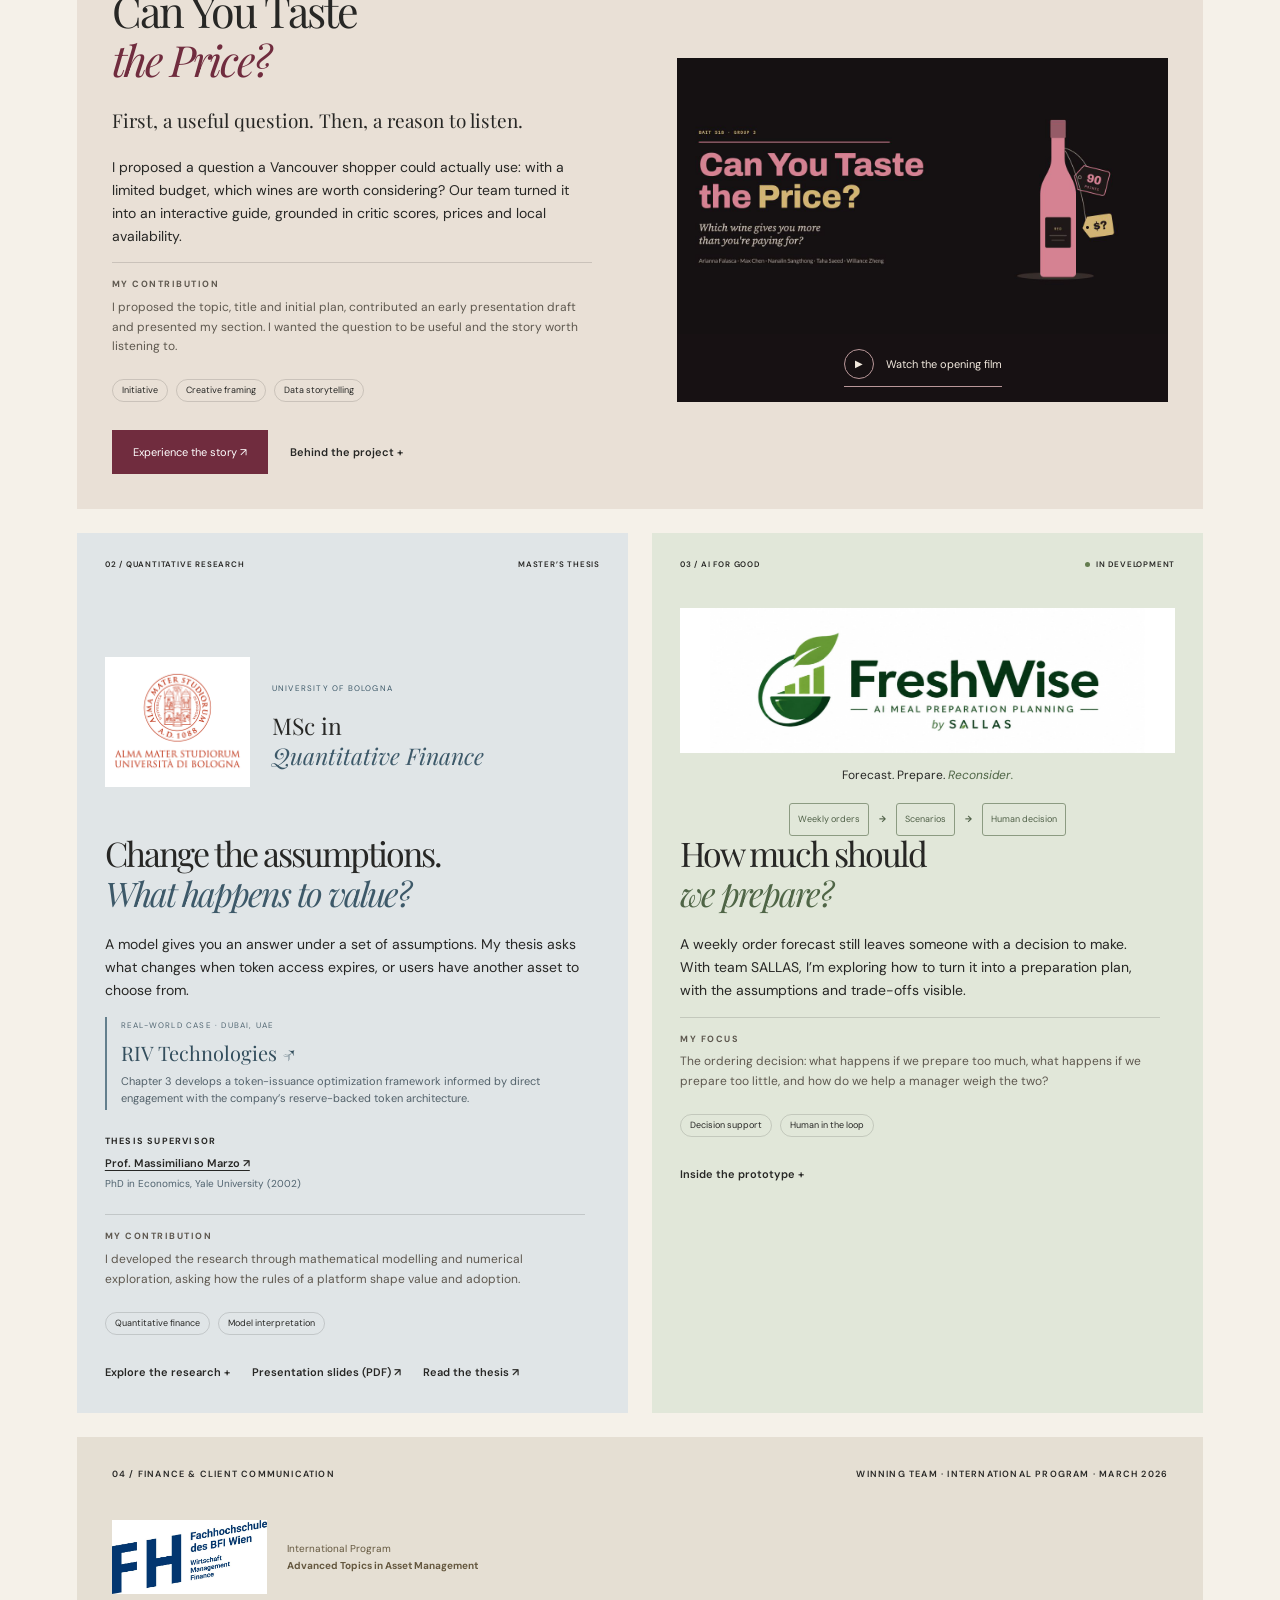
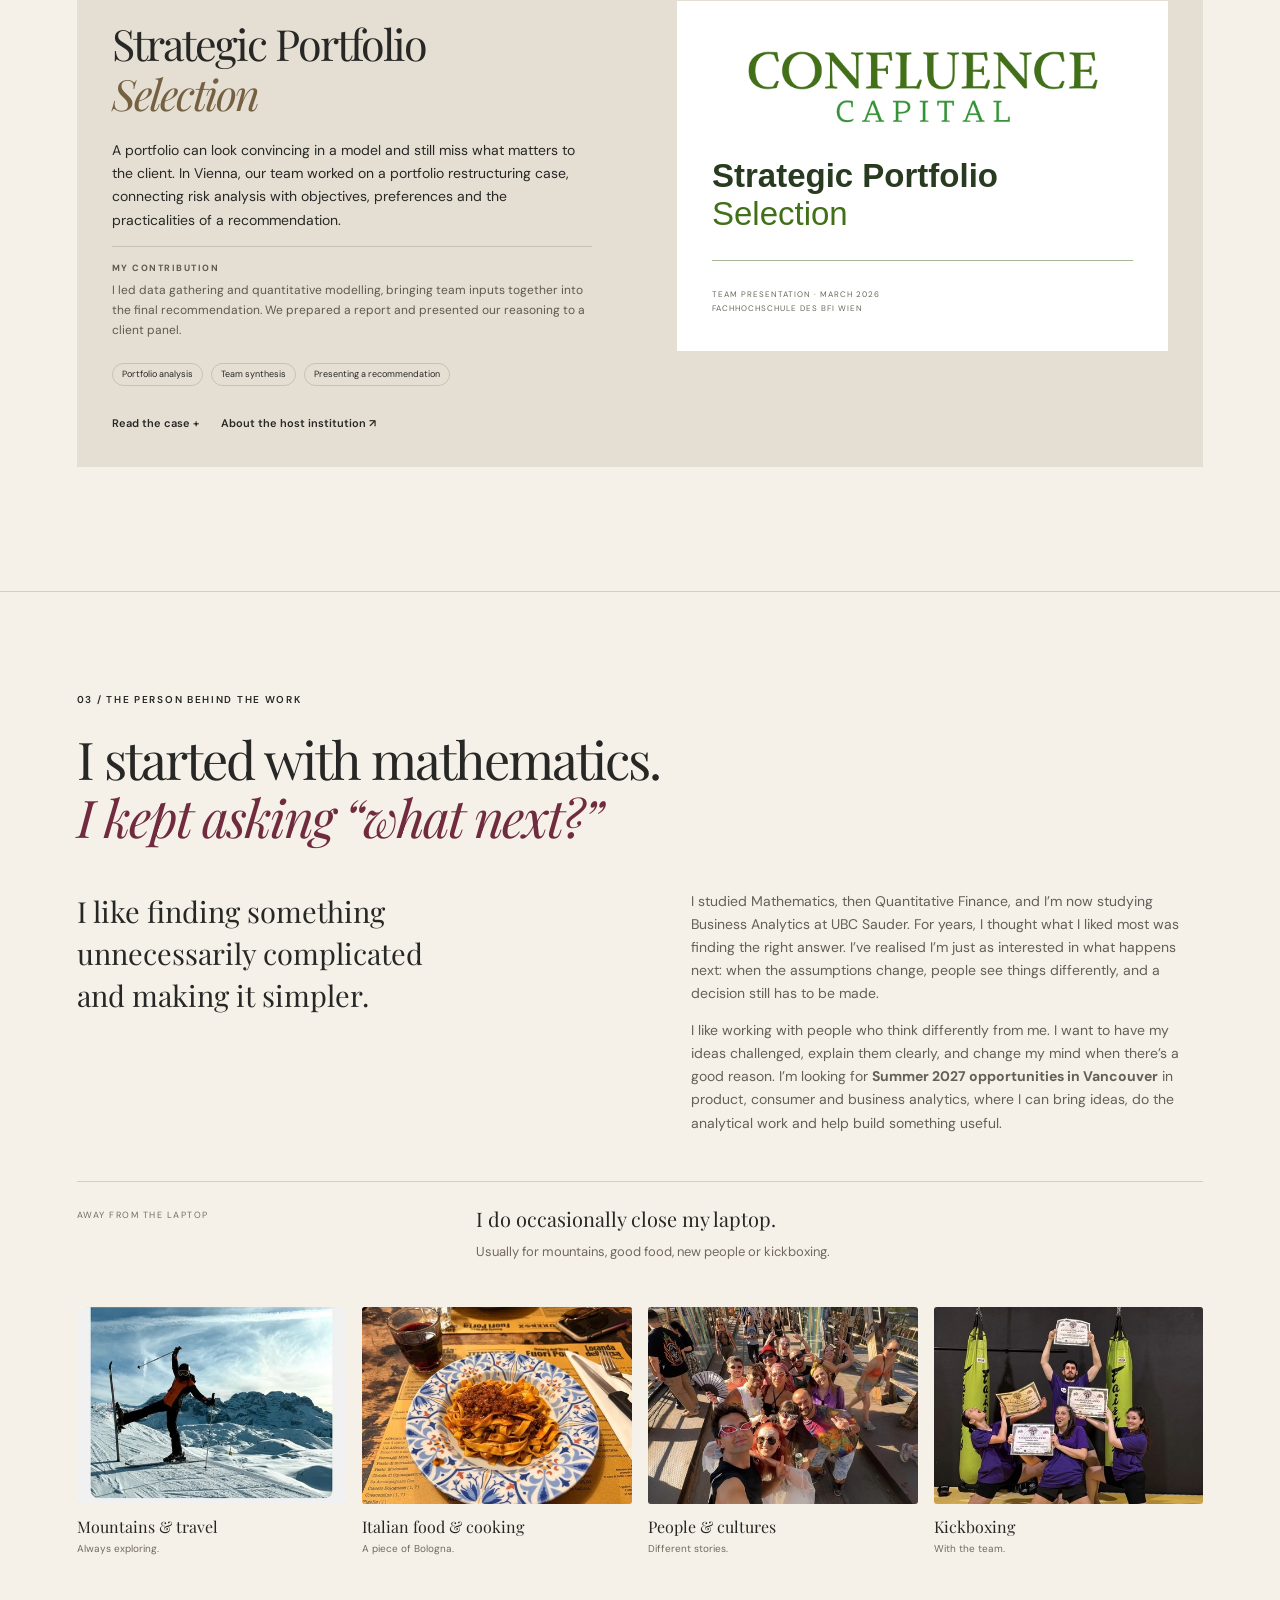
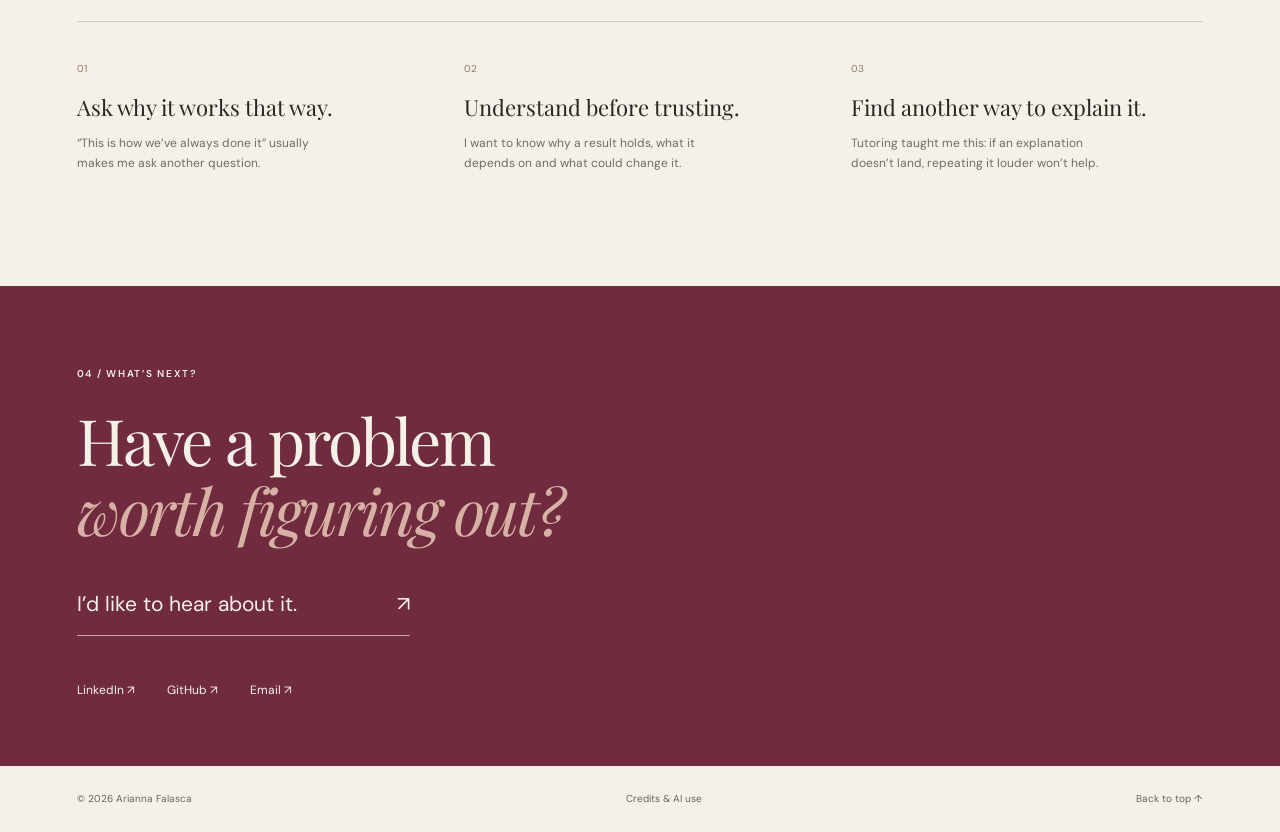
==== commit 4e0b4b65: "Keep a consistent half-length portrait across screen sizes" ====
--- a/index.html
+++ b/index.html
@@ -1,5 +1,5 @@
 <!doctype html>
-<html lang="en"><head><meta charset="utf-8"><meta name="viewport" content="width=device-width, initial-scale=1"><title>Arianna Falasca — I like figuring things out.</title><meta name="description" content="Mathematics, quantitative finance and business analytics. I like pulling unfamiliar problems apart and building something useful. Arianna Falasca, Vancouver."><meta property="og:title" content="Arianna Falasca — I like figuring things out."><meta property="og:description" content="A mathematical background, a lot of questions, and work that connects analysis with real decisions."><meta property="og:image" content="https://ariafalasca-ca.github.io/assets/arianna-headshot.png"><meta name="theme-color" content="#702c3e"><link rel="icon" href="assets/favicon.svg" type="image/svg+xml"><link rel="stylesheet" href="styles.css?v=20261105-headshot-framing"></head>
+<html lang="en"><head><meta charset="utf-8"><meta name="viewport" content="width=device-width, initial-scale=1"><title>Arianna Falasca — I like figuring things out.</title><meta name="description" content="Mathematics, quantitative finance and business analytics. I like pulling unfamiliar problems apart and building something useful. Arianna Falasca, Vancouver."><meta property="og:title" content="Arianna Falasca — I like figuring things out."><meta property="og:description" content="A mathematical background, a lot of questions, and work that connects analysis with real decisions."><meta property="og:image" content="https://ariafalasca-ca.github.io/assets/arianna-headshot.png"><meta name="theme-color" content="#702c3e"><link rel="icon" href="assets/favicon.svg" type="image/svg+xml"><link rel="stylesheet" href="styles.css?v=20261105-half-length"></head>
 <body><a class="skip" href="#main">Skip to content</a><header><a class="wordmark" href="#">Arianna Falasca<span>AF.</span></a><nav aria-label="Main navigation"><a href="#experience">Experience</a><a href="#work">Selected projects</a><a href="#about">A little about me</a><a class="contact-nav" href="#contact">Let’s talk ↗</a></nav></header>
 <main id="main"><section class="hero"><div class="hero-copy"><p class="eyebrow"><span class="dot"></span> VANCOUVER, BC · UBC SAUDER MBAN</p><h1>I like<br>figuring<br><em>things out.</em></h1><p class="intro">I’m Arianna. Give me a problem I don’t fully understand yet, and I’ll start pulling it apart, asking questions and seeing what holds up. <strong>Then I want to do something useful with it.</strong></p><a class="text-link" href="#experience">Explore my work <span>↓</span></a></div><div class="portrait-wrap"><div class="portrait-label">Arianna Falasca<br><span>Mathematics → Quantitative Finance → UBC MBAN</span></div><img class="portrait" src="assets/arianna-headshot.png" width="1024" height="1536" alt="Portrait of Arianna Falasca"><p class="portrait-note">Numbers give structure.<br><em>The thinking part is still yours.</em></p><div class="orbit" aria-hidden="true">questions first. always. ↗</div></div><div class="hero-bottom"><span>MATHEMATICS → QUANTITATIVE FINANCE → BUSINESS ANALYTICS</span><span>SELECTED WORK / 2026</span></div></section>
 <section class="experience section" id="experience"><div class="section-heading"><p class="eyebrow">01 / EXPERIENCE & INITIATIVE</p><h2>See a way to help.<br><em>Take the initiative.</em></h2><p>An ongoing collaboration with a game developer, a tutoring practice I built myself, and a finance internship. Different ways of taking responsibility for useful work.</p></div><article class="project flowring" id="flowring"><div class="project-top"><span>PRODUCT & GROWTH ANALYTICS · COLLABORATION</span><span class="status"><i></i> ONGOING</span></div><div class="project-grid"><a class="flow-visual official-flow" href="https://www.flowring.app/en/" target="_blank" rel="noopener" aria-label="Visit the official FlowRing website"><img class="flowring-symbol" src="assets/flowring-icon.png" width="100" height="100" alt=""><img class="flowring-wordmark" src="assets/flowring-wordmark.svg" width="7583" height="750" alt="FlowRing"><span class="flow-tagline">FIND THE FLOW.</span><span class="flow-site">THE OFFICIAL GAME ↗</span></a><div><h3>Did they leave,<br><em>or could they even play?</em></h3><p>I approached FlowRing’s developer with an offer to help bring an analytical perspective to the game. That initiative became an ongoing collaboration in product and growth analytics: understanding the player journey, choosing useful metrics and turning observations into product questions.</p><p class="role"><b>My focus</b> I work directly with the developer on product and growth questions, KPI definitions and priorities. A current challenge: separating people who could play from those who only saw a pre-launch countdown, so we interpret retention in the right context.</p><div class="tags"><span>Product thinking</span><span>Cohort interpretation</span><span>Stakeholder communication</span></div><div class="actions"><button class="detail-link" data-case="flowring">Read the case +</button><a class="detail-link" href="https://www.flowring.app/en/" target="_blank" rel="noopener">Visit the game ↗</a></div></div></div></article><div class="experience-grid"><article class="experience-card tutoring"><div class="experience-brand"><img src="assets/tutoring-mark.svg" width="120" height="120" alt="AF tutoring monogram"><div><span>SELF-EMPLOYED · BOLOGNA, ITALY</span><h3>Maths & Physics<br><em>Tutoring</em></h3></div></div><p class="experience-date">SEPTEMBER 2021 — AUGUST 2026</p><h4>I built the business.<br>I had to earn the trust.</h4><p>I started with flyers and grew through referrals. Alongside teaching, I set prices, managed payments and schedules, and built relationships with students and parents. There was no separate person responsible for making it all work.</p><p>Teaching meant finding out where someone’s understanding broke down, then finding another way to explain it. That is still how I approach a presentation, a model or a conversation with a teammate.</p><div class="experience-fact"><strong>20+ students</strong><span>An independent practice built largely through referrals.</span></div><div class="tags"><span>Entrepreneurship</span><span>Communication</span><span>Client relationships</span></div><button class="detail-link" data-case="tutoring">More about the experience +</button></article><article class="experience-card seda"><div class="seda-brand"><a href="https://www.sedagroup.com/home-us" target="_blank" rel="noopener"><img src="assets/seda-logo.png" alt="Seda International Packaging Group"></a><span>NORTH AMERICA</span></div><p class="experience-date">FINANCE INTERN · JULY — SEPTEMBER 2024<br>MOUNT PLEASANT, WISCONSIN, USA</p><h4>Why are we still<br>doing this manually?</h4><p>At Seda North America, I worked with the finance team to understand SAP-based reporting and financial close routines. I mapped workflows, helped document procedures and used Power Query to reduce repetitive reporting steps.</p><p>The part I enjoyed was getting close enough to the work to see why it was difficult, then making a change colleagues could actually use.</p><div class="experience-fact"><strong>Power Query · SAP · SOPs</strong><span>Process analysis, reporting automation and clear documentation.</span></div><div class="tags"><span>Finance operations</span><span>Process improvement</span><span>Automation</span></div><button class="detail-link" data-case="seda">More about the internship +</button></article></div></section><section id="work" class="work section"><div class="section-heading"><p class="eyebrow">02 / SELECTED PROJECTS</p><h2>Different projects.<br><em>A few better questions.</em></h2><p>A wine shopper, a platform, a kitchen, a portfolio. Different settings, but the same interest: understanding what’s going on and what to do next.</p></div>
@@ -8,4 +8,4 @@
 <article class="project freshwise" id="freshwise"><div class="project-top"><span>03 / AI FOR GOOD</span><span class="status"><i></i> IN DEVELOPMENT</span></div><div class="fresh-visual"><img class="freshwise-logo" src="assets/freshwise-logo.jpg" width="2048" height="683" alt="FreshWise — AI Meal Preparation Planning, by SALLAS"><p>Forecast. Prepare. <em>Reconsider.</em></p><div class="decision-flow"><span>Weekly orders</span><b>→</b><span>Scenarios</span><b>→</b><span>Human decision</span></div></div><h3>How much should<br><em>we prepare?</em></h3><p>A weekly order forecast still leaves someone with a decision to make. With team SALLAS, I’m exploring how to turn it into a preparation plan, with the assumptions and trade-offs visible.</p><p class="role"><b>My focus</b> The ordering decision: what happens if we prepare too much, what happens if we prepare too little, and how do we help a manager weigh the two?</p><div class="tags"><span>Decision support</span><span>Human in the loop</span></div><div class="actions"><button class="detail-link" data-case="freshwise">Inside the prototype +</button></div></article></div>
 <article class="project vienna" id="vienna"><div class="project-top"><span>04 / FINANCE & CLIENT COMMUNICATION</span><span>WINNING TEAM · INTERNATIONAL PROGRAM · MARCH 2026</span></div><div class="project-grid"><div><div class="vienna-school"><img src="assets/bfi-vienna-logo.jpg" width="1181" height="570" alt="Fachhochschule des BFI Wien"><p>International Program<br><strong>Advanced Topics in Asset Management</strong></p></div><h3>Strategic Portfolio<br><em>Selection</em></h3><p>A portfolio can look convincing in a model and still miss what matters to the client. In Vienna, our team worked on a portfolio restructuring case, connecting risk analysis with objectives, preferences and the practicalities of a recommendation.</p><p class="role"><b>My contribution</b>I led data gathering and quantitative modelling, bringing team inputs together into the final recommendation. We prepared a report and presented our reasoning to a client panel.</p><div class="tags"><span>Portfolio analysis</span><span>Team synthesis</span><span>Presenting a recommendation</span></div><div class="actions"><button class="detail-link" data-case="vienna">Read the case +</button><a class="detail-link" href="https://www.fh-vie.ac.at/en" target="_blank" rel="noopener">About the host institution ↗</a></div></div><div class="vienna-visual confluence-visual"><img src="assets/confluence-capital.svg" alt="Confluence Capital — original team logo" width="1029" height="272"><p>Strategic Portfolio<br><em>Selection</em></p><div class="vienna-rule"></div><small>TEAM PRESENTATION · MARCH 2026<br>FACHHOCHSCHULE DES BFI WIEN</small></div></div></article></section>
 <section class="about section" id="about"><div><p class="eyebrow">03 / THE PERSON BEHIND THE WORK</p><h2>I started with mathematics.<br><em>I kept asking “what next?”</em></h2></div><div class="about-grid"><p class="about-lead">I like finding something unnecessarily complicated and making it simpler.</p><div><p>I studied Mathematics, then Quantitative Finance, and I’m now studying Business Analytics at UBC Sauder. For years, I thought what I liked most was finding the right answer. I’ve realised I’m just as interested in what happens next: when the assumptions change, people see things differently, and a decision still has to be made.</p><p>I like working with people who think differently from me. I want to have my ideas challenged, explain them clearly, and change my mind when there’s a good reason. I’m looking for <strong>Summer 2027 opportunities in Vancouver</strong> in product, consumer and business analytics, where I can bring ideas, do the analytical work and help build something useful.</p></div></div><div class="personal-note personal-hobbies"><span>AWAY FROM THE LAPTOP</span><div><p>I do occasionally close my laptop.</p><p class="hobby-intro">Usually for mountains, good food, new people or kickboxing.</p></div><div class="hobby-photos"><figure><img src="assets/hobby-mountains.jpg" width="480" height="350" loading="lazy" alt="A ski jump against a snowy mountain landscape"><figcaption>Mountains & travel<span>Always exploring.</span></figcaption></figure><figure><img src="assets/hobby-food.jpg" width="480" height="350" loading="lazy" alt="Tagliatelle with ragù in Bologna"><figcaption>Italian food & cooking<span>A piece of Bologna.</span></figcaption></figure><figure><img src="assets/hobby-people.jpg" width="480" height="350" loading="lazy" alt="Arianna with a group of friends while travelling"><figcaption>People & cultures<span>Different stories.</span></figcaption></figure><figure><img src="assets/hobby-kickboxing.jpg" width="480" height="350" loading="lazy" alt="Arianna’s kickboxing team celebrating with certificates"><figcaption>Kickboxing<span>With the team.</span></figcaption></figure></div></div><div class="principles"><div><span>01</span><h4>Ask why it works that way.</h4><p>“This is how we’ve always done it” usually makes me ask another question.</p></div><div><span>02</span><h4>Understand before trusting.</h4><p>I want to know why a result holds, what it depends on and what could change it.</p></div><div><span>03</span><h4>Find another way to explain it.</h4><p>Tutoring taught me this: if an explanation doesn’t land, repeating it louder won’t help.</p></div></div></section>
-<section class="contact section" id="contact"><p class="eyebrow">04 / WHAT’S NEXT?</p><h2>Have a problem<br><em>worth figuring out?</em></h2><a class="email" href="mailto:ariafalasca@gmail.com">I’d like to hear about it. <span>↗</span></a><div class="contact-links"><a href="https://www.linkedin.com/in/ariannafalasca" target="_blank" rel="noopener">LinkedIn ↗</a><a href="https://github.com/ariafalasca-ca" target="_blank" rel="noopener">GitHub ↗</a><a href="mailto:ariafalasca@gmail.com">Email ↗</a></div></section></main><footer><span>© 2026 Arianna Falasca</span><button data-case="credits">Credits & AI use</button><a href="#">Back to top ↑</a></footer><dialog id="case-dialog" aria-labelledby="dialog-title"><button class="close" aria-label="Close project details">×</button><div id="dialog-content"></div></dialog><script src="script.js?v=20261105-headshot-framing"></script></body></html>
+<section class="contact section" id="contact"><p class="eyebrow">04 / WHAT’S NEXT?</p><h2>Have a problem<br><em>worth figuring out?</em></h2><a class="email" href="mailto:ariafalasca@gmail.com">I’d like to hear about it. <span>↗</span></a><div class="contact-links"><a href="https://www.linkedin.com/in/ariannafalasca" target="_blank" rel="noopener">LinkedIn ↗</a><a href="https://github.com/ariafalasca-ca" target="_blank" rel="noopener">GitHub ↗</a><a href="mailto:ariafalasca@gmail.com">Email ↗</a></div></section></main><footer><span>© 2026 Arianna Falasca</span><button data-case="credits">Credits & AI use</button><a href="#">Back to top ↑</a></footer><dialog id="case-dialog" aria-labelledby="dialog-title"><button class="close" aria-label="Close project details">×</button><div id="dialog-content"></div></dialog><script src="script.js?v=20261105-half-length"></script></body></html>
--- a/styles.css
+++ b/styles.css
@@ -43,3 +43,7 @@
 .wine-cover-preview{height:auto;min-height:0;padding:0 0 15px;background:#171113;color:#f3eadf;gap:8px}.wine-cover-preview>img{width:100%;height:auto;max-width:100%;aspect-ratio:16/9;object-fit:contain}.wine-cover-preview .wine-play{border-color:#b99799}.wine-cover-preview .wine-play>span{border-color:#b99799}.confluence-visual{background:#fff;color:#283b20;height:350px}.confluence-visual>img{width:100%;height:auto;max-height:95px;object-fit:contain}.confluence-visual p{font-family:Arial,sans-serif;font-size:33px;font-weight:600;line-height:1.15}.confluence-visual em{font-style:normal;color:#417018}.confluence-visual .vienna-rule{background:#a5b795}.confluence-visual small{color:#626b59}.confluence-case-logo{width:240px;height:auto;max-width:100%;display:block;margin:5px 0 20px}@media(max-width:560px){.wine-cover-preview{height:auto}.wine-cover-preview>img{height:auto}.confluence-visual{height:310px}}
 
 .personal-hobbies .hobby-intro{font:13px/1.6 var(--sans);margin-top:8px;color:#72685d}.hobby-photos{grid-column:1/-1;display:grid;grid-template-columns:repeat(4,minmax(0,1fr));gap:16px;margin-top:10px}.hobby-photos figure{margin:0}.hobby-photos img{display:block;width:100%;height:auto;aspect-ratio:480/350;object-fit:contain;background:#e9e2d7;border-radius:3px}.hobby-photos figcaption{font:16px var(--serif);margin-top:12px}.hobby-photos figcaption span{display:block;font:10px/1.6 var(--sans);color:#73695d;margin-top:4px}@media(max-width:560px){.hobby-photos{grid-template-columns:repeat(2,minmax(0,1fr));gap:20px 12px}.hobby-photos figcaption{font-size:15px}.personal-hobbies .hobby-intro{font-size:12px}}
+/* Keep the same half-length portrait at every screen width. */
+.portrait{width:100%;height:auto;aspect-ratio:4/5;object-fit:cover;object-position:center top;border-radius:50% 50% 3px 3px / 40% 40% 3px 3px}
+@media(max-width:800px){.portrait{height:auto;aspect-ratio:4/5}}
+@media(max-width:560px){.portrait{height:auto;aspect-ratio:4/5;border-radius:50% 50% 3px 3px / 40% 40% 3px 3px}}
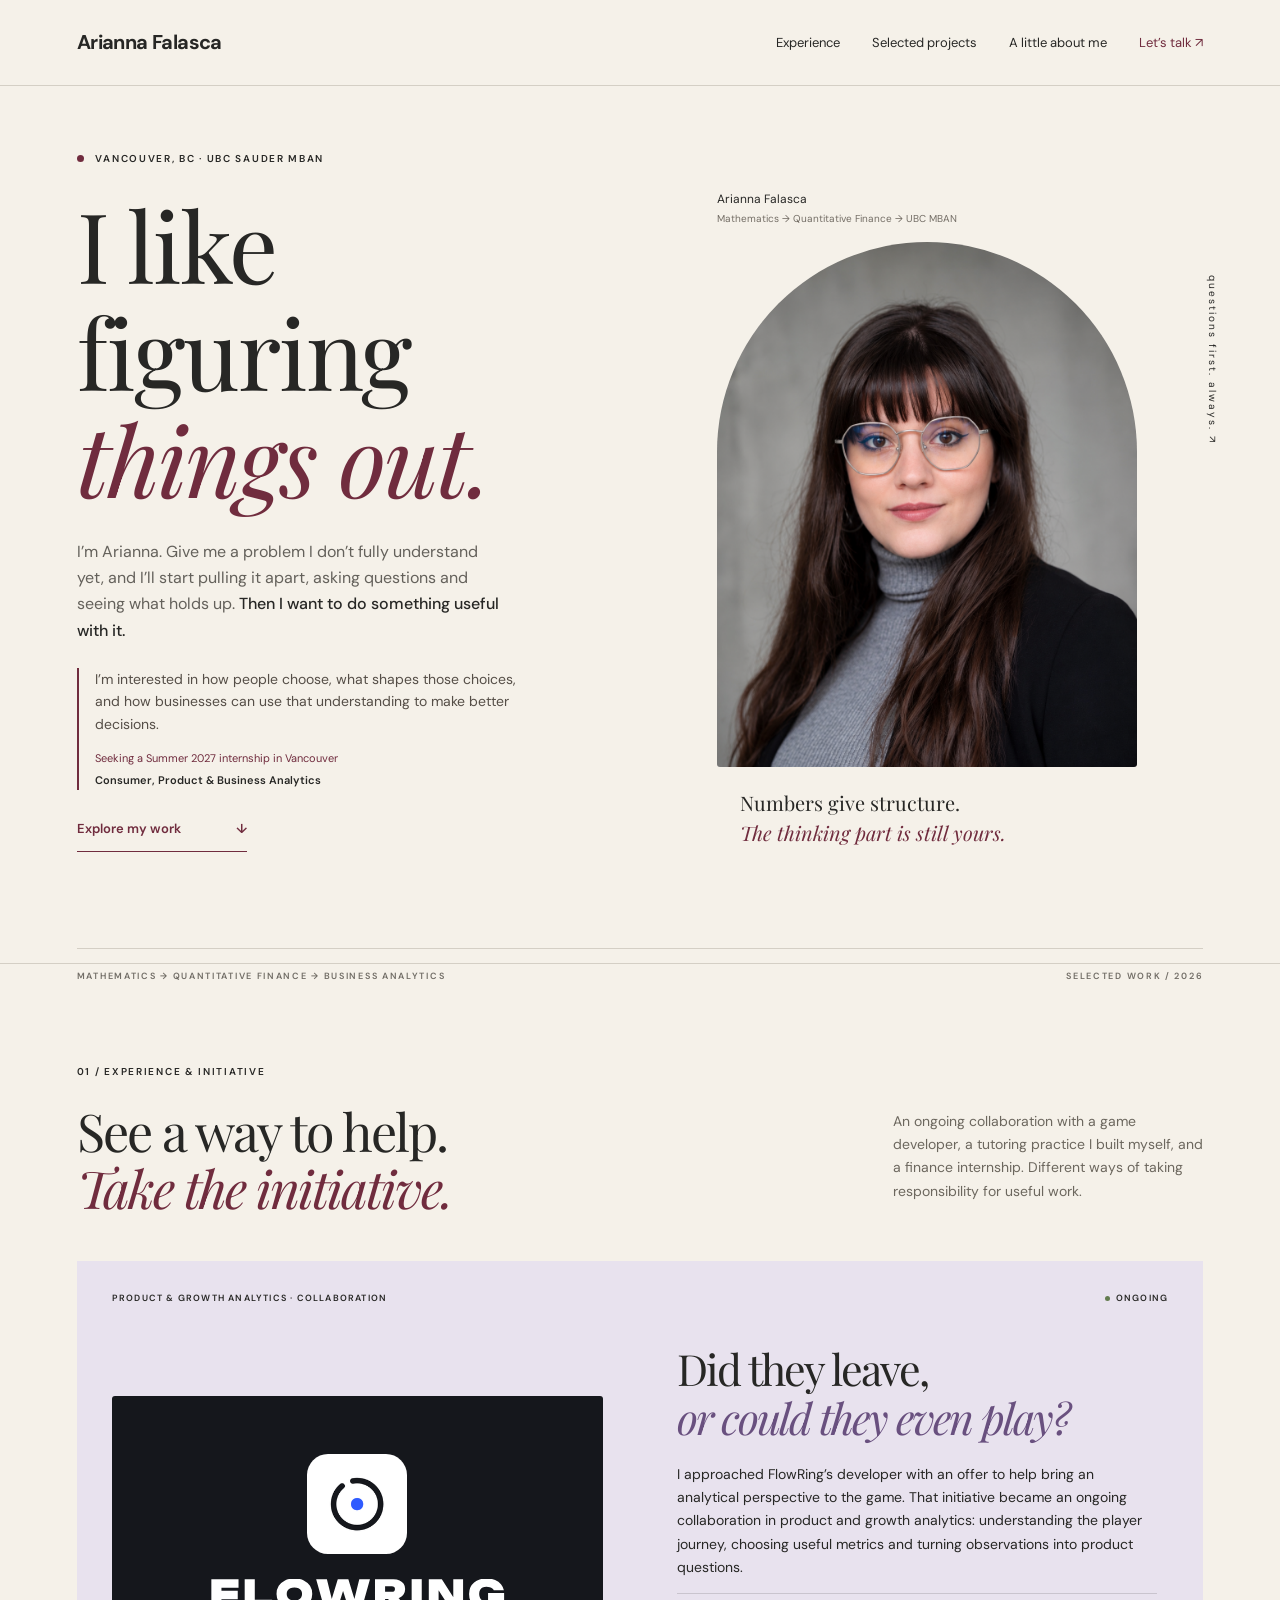
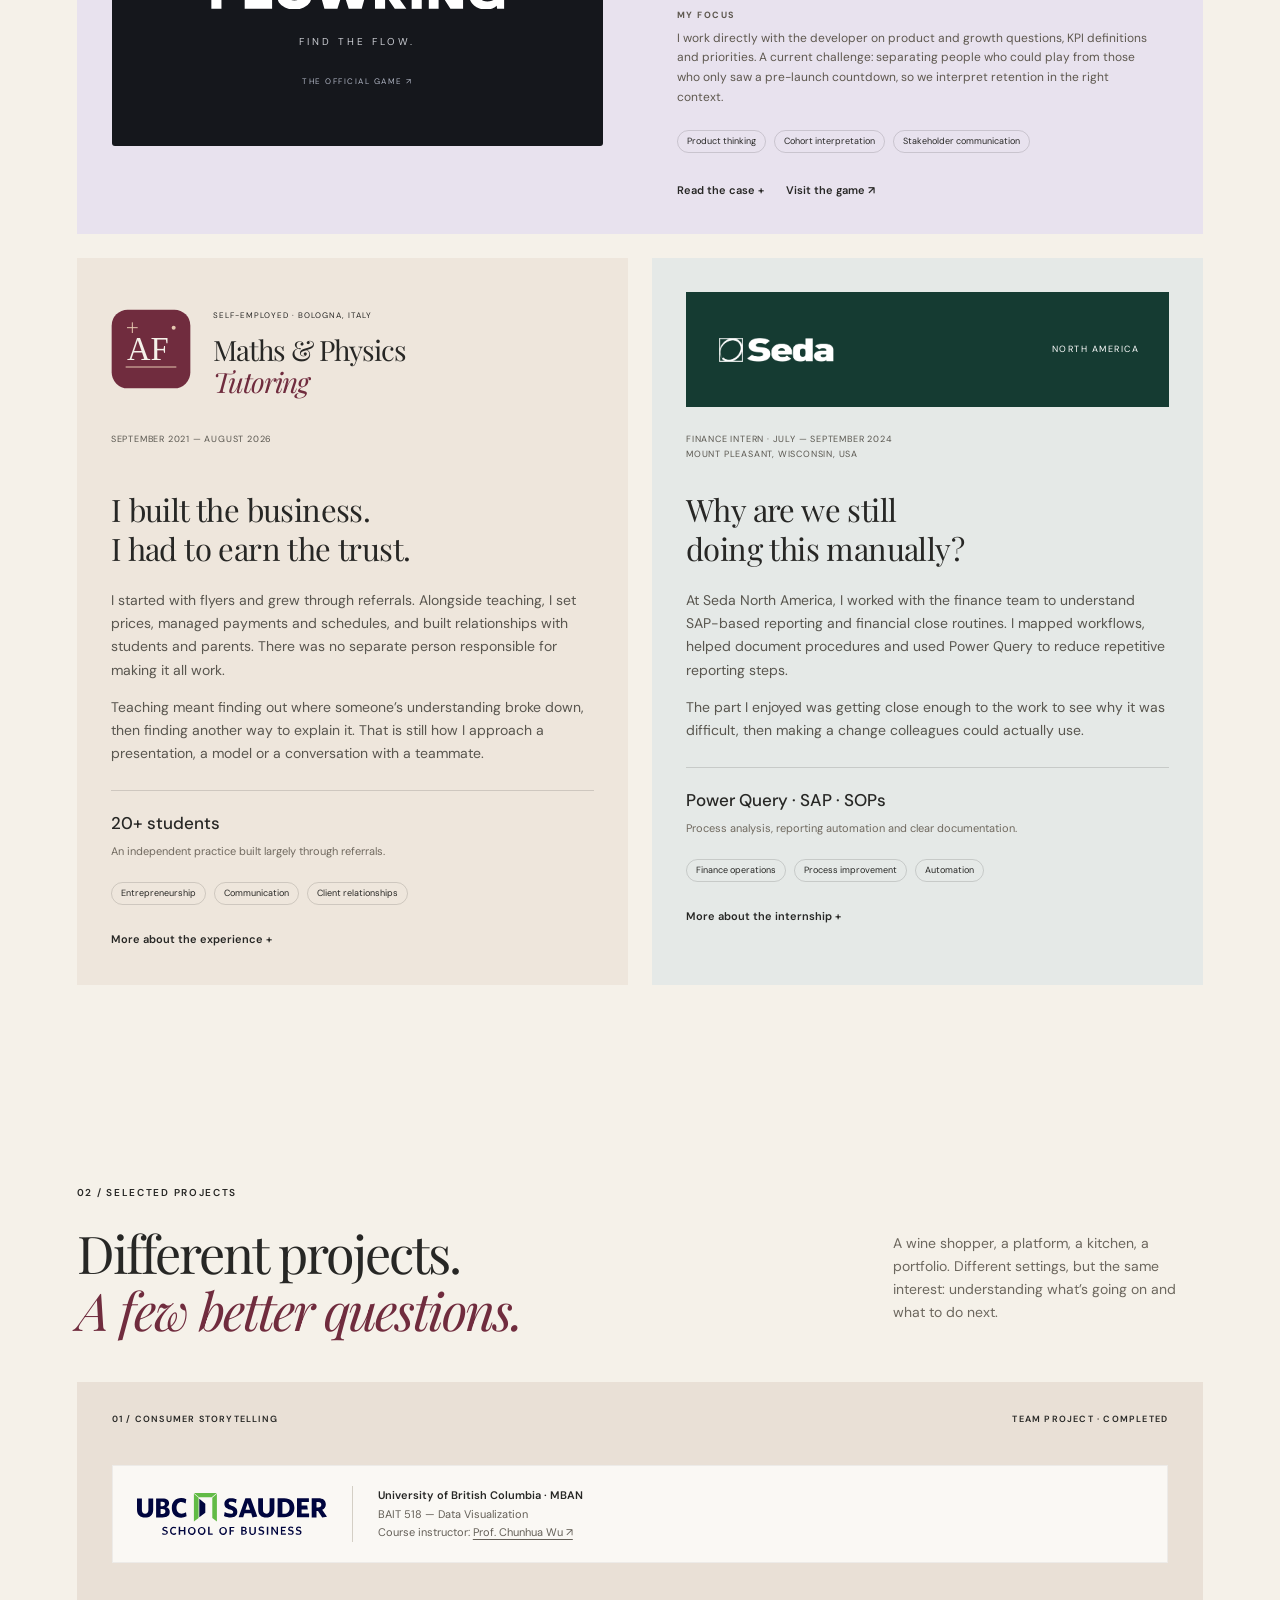
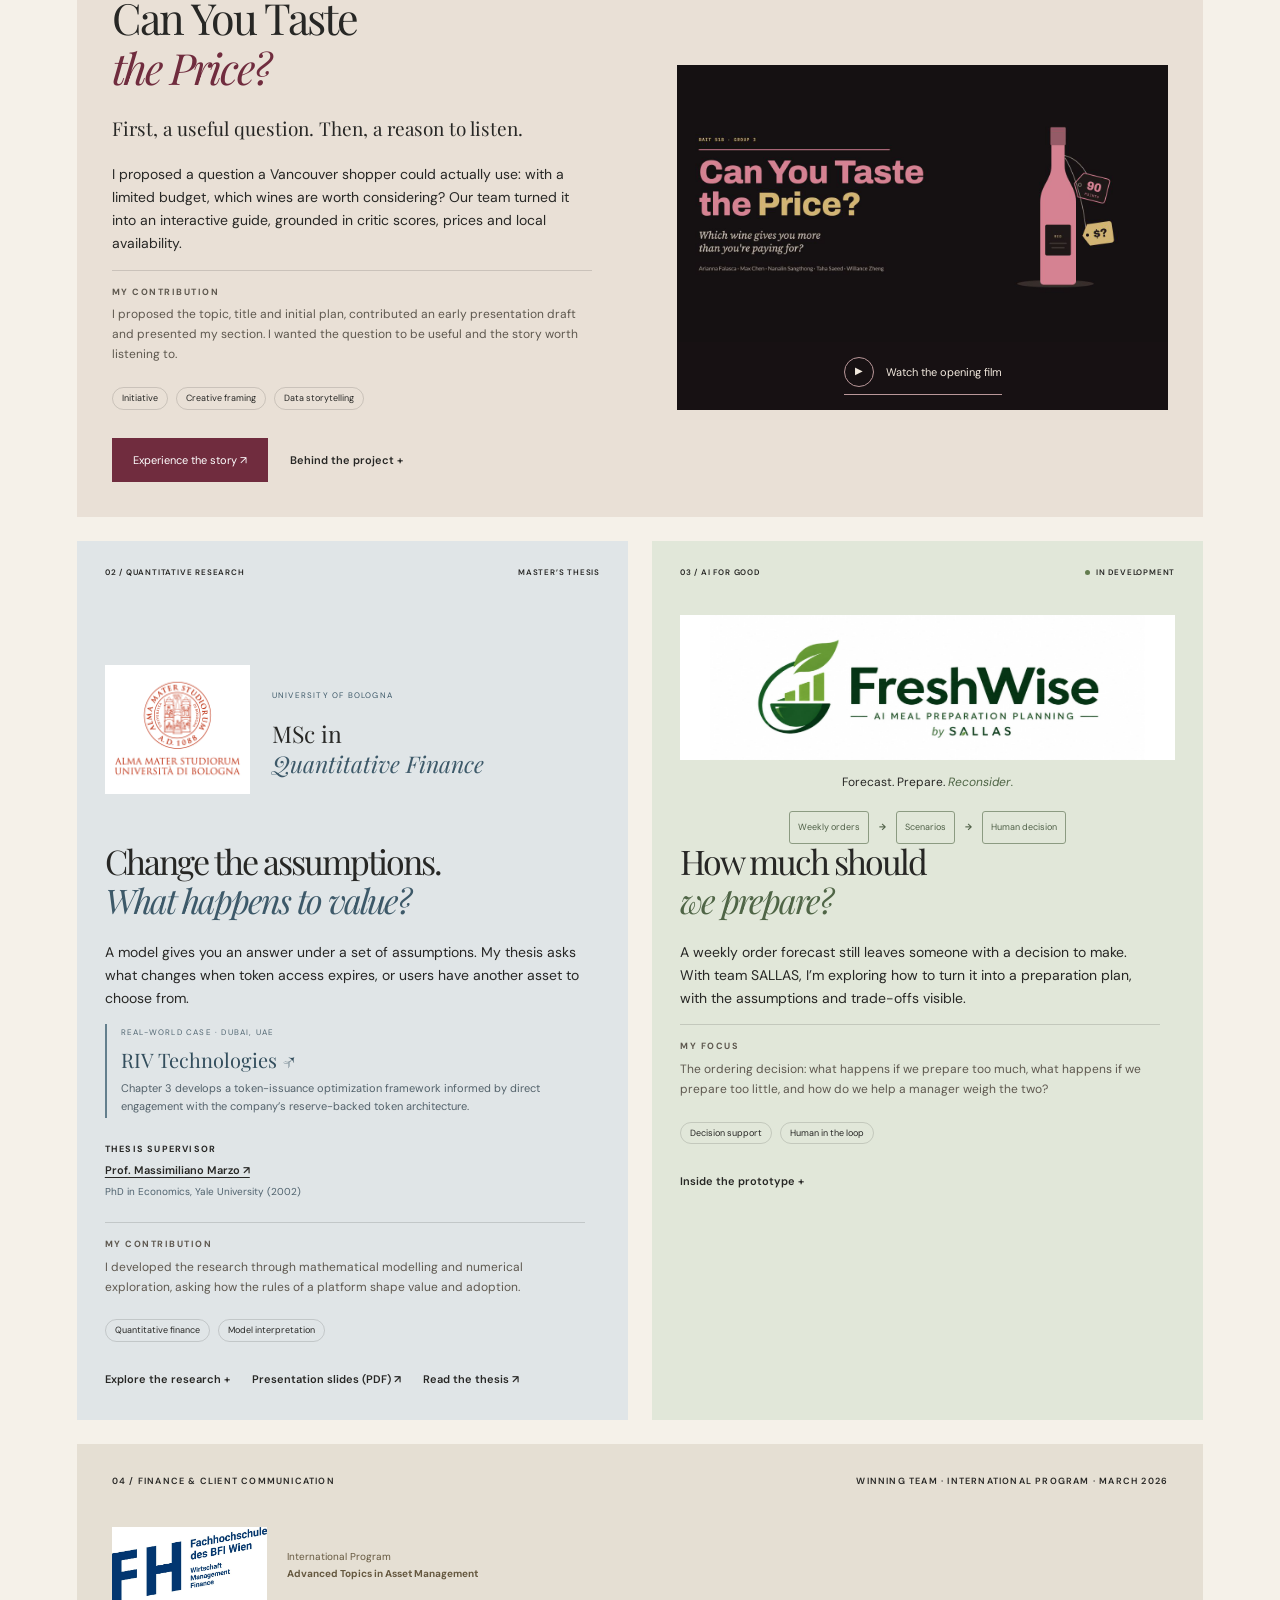
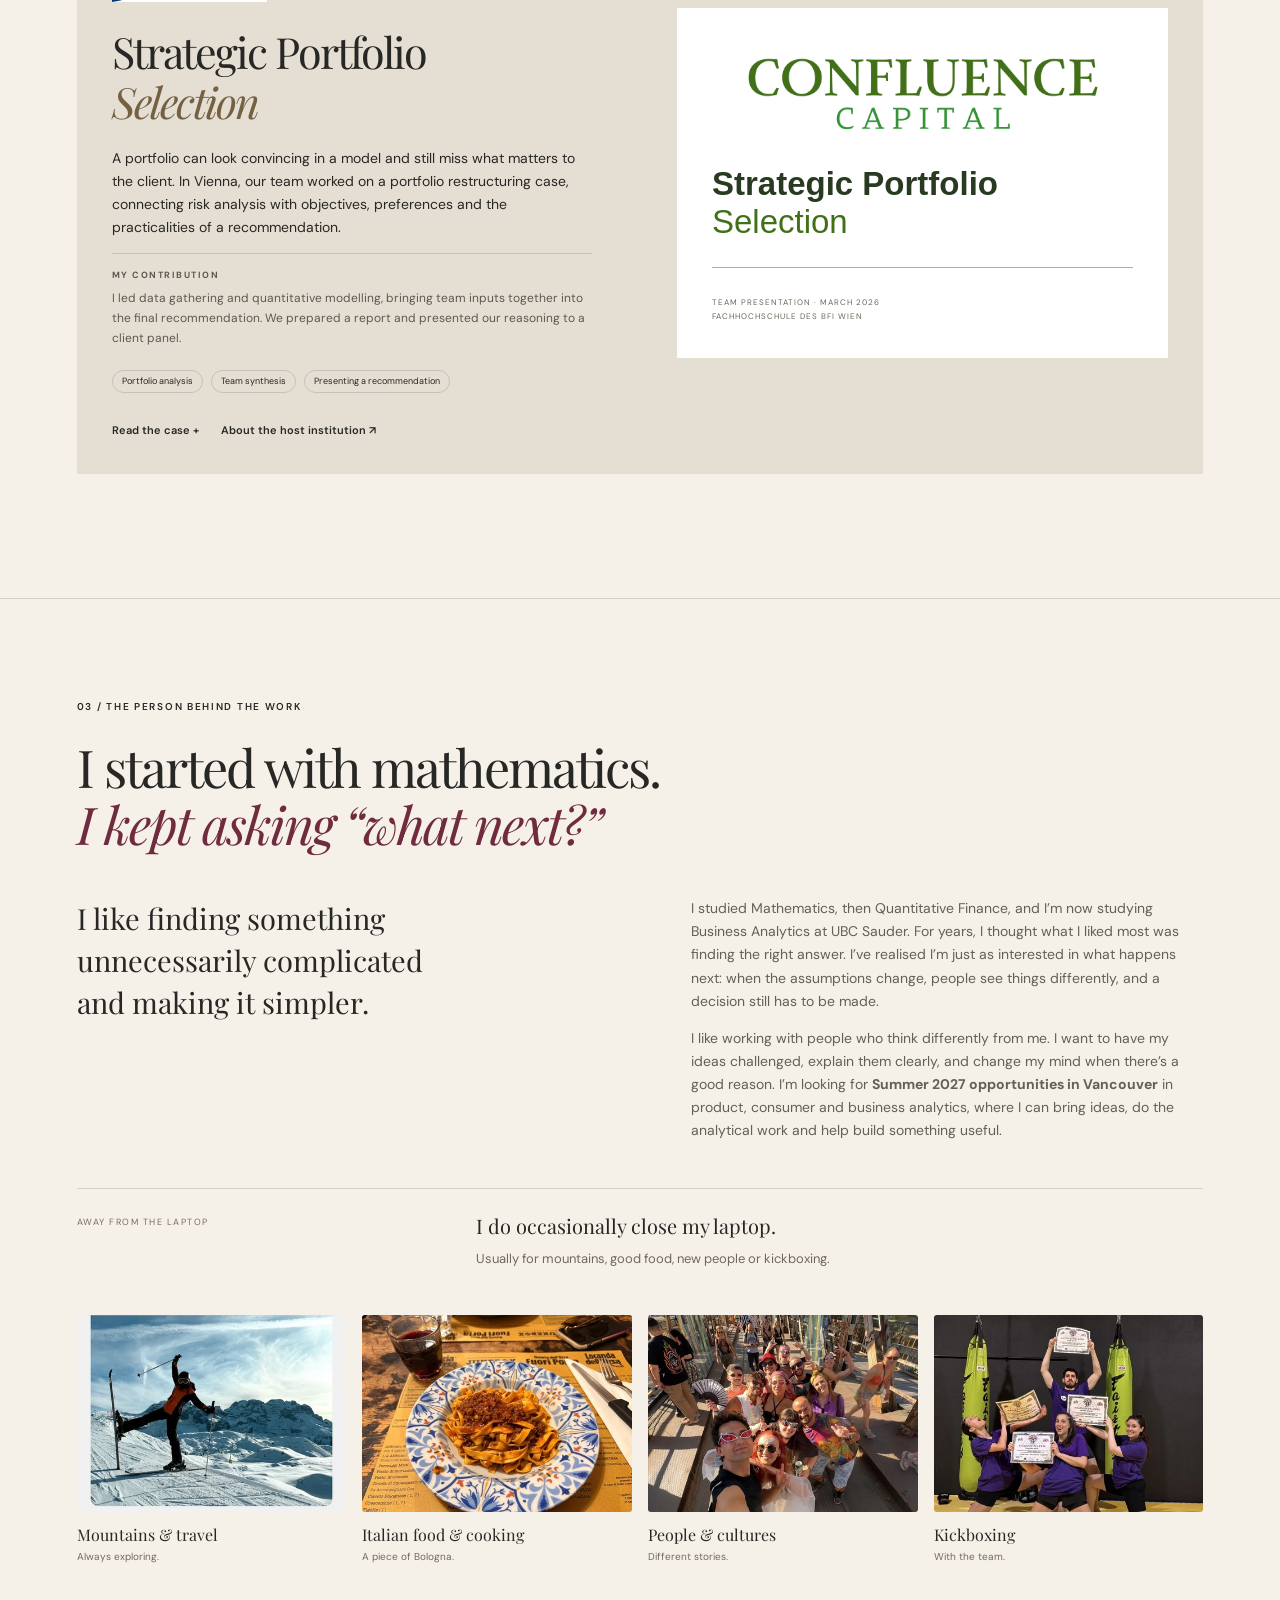
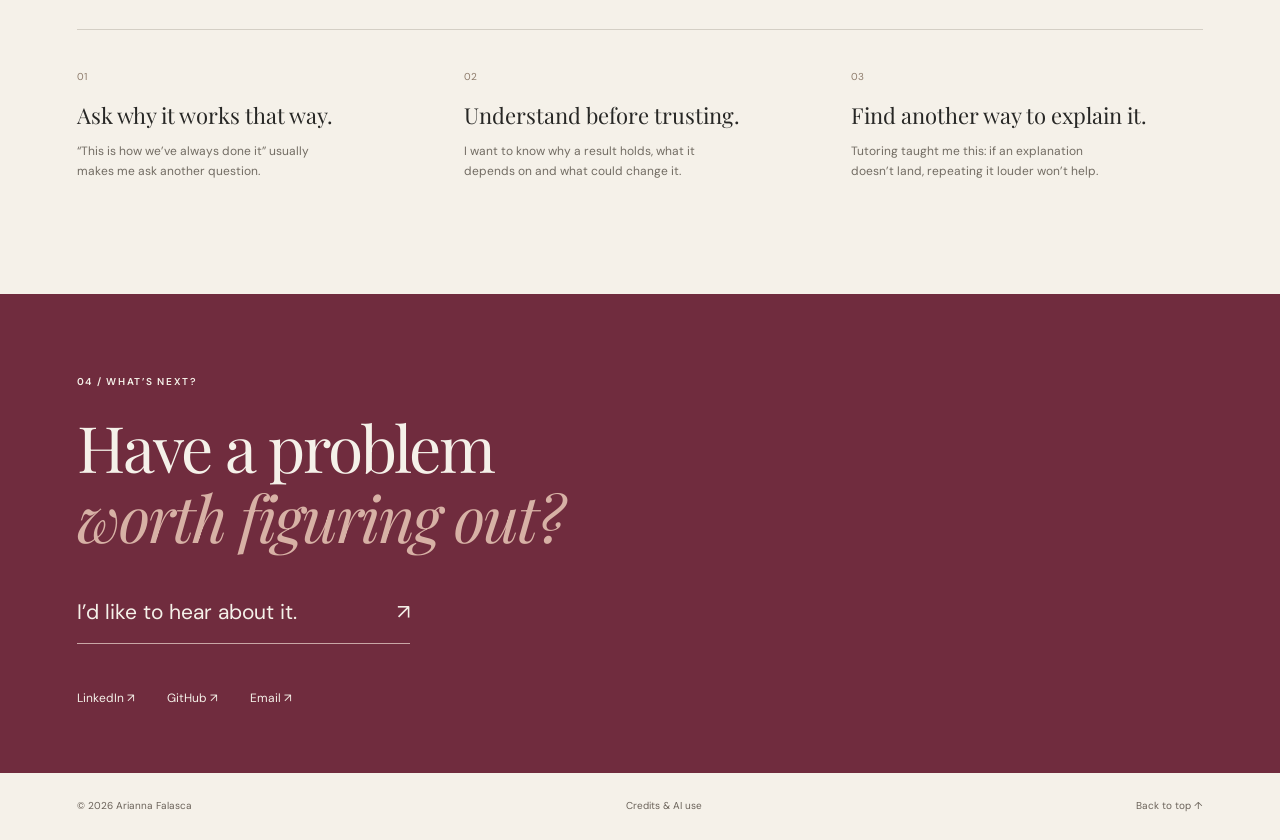
==== commit b8aa1e7a: "Clarify consumer analytics direction and Summer 2027 internship search" ====
--- a/index.html
+++ b/index.html
@@ -1,11 +1,11 @@
 <!doctype html>
-<html lang="en"><head><meta charset="utf-8"><meta name="viewport" content="width=device-width, initial-scale=1"><title>Arianna Falasca — I like figuring things out.</title><meta name="description" content="Mathematics, quantitative finance and business analytics. I like pulling unfamiliar problems apart and building something useful. Arianna Falasca, Vancouver."><meta property="og:title" content="Arianna Falasca — I like figuring things out."><meta property="og:description" content="A mathematical background, a lot of questions, and work that connects analysis with real decisions."><meta property="og:image" content="https://ariafalasca-ca.github.io/assets/arianna-headshot.png"><meta name="theme-color" content="#702c3e"><link rel="icon" href="assets/favicon.svg" type="image/svg+xml"><link rel="stylesheet" href="styles.css?v=20261105-half-length"></head>
+<html lang="en"><head><meta charset="utf-8"><meta name="viewport" content="width=device-width, initial-scale=1"><title>Arianna Falasca — I like figuring things out.</title><meta name="description" content="Mathematics, quantitative finance and business analytics. I like pulling unfamiliar problems apart and building something useful. Arianna Falasca, Vancouver."><meta property="og:title" content="Arianna Falasca — I like figuring things out."><meta property="og:description" content="A mathematical background, a lot of questions, and work that connects analysis with real decisions."><meta property="og:image" content="https://ariafalasca-ca.github.io/assets/arianna-headshot.png"><meta name="theme-color" content="#702c3e"><link rel="icon" href="assets/favicon.svg" type="image/svg+xml"><link rel="stylesheet" href="styles.css?v=20261105-direction"></head>
 <body><a class="skip" href="#main">Skip to content</a><header><a class="wordmark" href="#">Arianna Falasca<span>AF.</span></a><nav aria-label="Main navigation"><a href="#experience">Experience</a><a href="#work">Selected projects</a><a href="#about">A little about me</a><a class="contact-nav" href="#contact">Let’s talk ↗</a></nav></header>
-<main id="main"><section class="hero"><div class="hero-copy"><p class="eyebrow"><span class="dot"></span> VANCOUVER, BC · UBC SAUDER MBAN</p><h1>I like<br>figuring<br><em>things out.</em></h1><p class="intro">I’m Arianna. Give me a problem I don’t fully understand yet, and I’ll start pulling it apart, asking questions and seeing what holds up. <strong>Then I want to do something useful with it.</strong></p><a class="text-link" href="#experience">Explore my work <span>↓</span></a></div><div class="portrait-wrap"><div class="portrait-label">Arianna Falasca<br><span>Mathematics → Quantitative Finance → UBC MBAN</span></div><img class="portrait" src="assets/arianna-headshot.png" width="1024" height="1536" alt="Portrait of Arianna Falasca"><p class="portrait-note">Numbers give structure.<br><em>The thinking part is still yours.</em></p><div class="orbit" aria-hidden="true">questions first. always. ↗</div></div><div class="hero-bottom"><span>MATHEMATICS → QUANTITATIVE FINANCE → BUSINESS ANALYTICS</span><span>SELECTED WORK / 2026</span></div></section>
+<main id="main"><section class="hero"><div class="hero-copy"><p class="eyebrow"><span class="dot"></span> VANCOUVER, BC · UBC SAUDER MBAN</p><h1>I like<br>figuring<br><em>things out.</em></h1><p class="intro">I’m Arianna. Give me a problem I don’t fully understand yet, and I’ll start pulling it apart, asking questions and seeing what holds up. <strong>Then I want to do something useful with it.</strong></p><div class="career-direction"><p>I’m interested in how people choose, what shapes those choices, and how businesses can use that understanding to make better decisions.</p><span>Seeking a Summer 2027 internship in Vancouver</span><strong>Consumer, Product & Business Analytics</strong></div><a class="text-link" href="#experience">Explore my work <span>↓</span></a></div><div class="portrait-wrap"><div class="portrait-label">Arianna Falasca<br><span>Mathematics → Quantitative Finance → UBC MBAN</span></div><img class="portrait" src="assets/arianna-headshot.png" width="1024" height="1536" alt="Portrait of Arianna Falasca"><p class="portrait-note">Numbers give structure.<br><em>The thinking part is still yours.</em></p><div class="orbit" aria-hidden="true">questions first. always. ↗</div></div><div class="hero-bottom"><span>MATHEMATICS → QUANTITATIVE FINANCE → BUSINESS ANALYTICS</span><span>SELECTED WORK / 2026</span></div></section>
 <section class="experience section" id="experience"><div class="section-heading"><p class="eyebrow">01 / EXPERIENCE & INITIATIVE</p><h2>See a way to help.<br><em>Take the initiative.</em></h2><p>An ongoing collaboration with a game developer, a tutoring practice I built myself, and a finance internship. Different ways of taking responsibility for useful work.</p></div><article class="project flowring" id="flowring"><div class="project-top"><span>PRODUCT & GROWTH ANALYTICS · COLLABORATION</span><span class="status"><i></i> ONGOING</span></div><div class="project-grid"><a class="flow-visual official-flow" href="https://www.flowring.app/en/" target="_blank" rel="noopener" aria-label="Visit the official FlowRing website"><img class="flowring-symbol" src="assets/flowring-icon.png" width="100" height="100" alt=""><img class="flowring-wordmark" src="assets/flowring-wordmark.svg" width="7583" height="750" alt="FlowRing"><span class="flow-tagline">FIND THE FLOW.</span><span class="flow-site">THE OFFICIAL GAME ↗</span></a><div><h3>Did they leave,<br><em>or could they even play?</em></h3><p>I approached FlowRing’s developer with an offer to help bring an analytical perspective to the game. That initiative became an ongoing collaboration in product and growth analytics: understanding the player journey, choosing useful metrics and turning observations into product questions.</p><p class="role"><b>My focus</b> I work directly with the developer on product and growth questions, KPI definitions and priorities. A current challenge: separating people who could play from those who only saw a pre-launch countdown, so we interpret retention in the right context.</p><div class="tags"><span>Product thinking</span><span>Cohort interpretation</span><span>Stakeholder communication</span></div><div class="actions"><button class="detail-link" data-case="flowring">Read the case +</button><a class="detail-link" href="https://www.flowring.app/en/" target="_blank" rel="noopener">Visit the game ↗</a></div></div></div></article><div class="experience-grid"><article class="experience-card tutoring"><div class="experience-brand"><img src="assets/tutoring-mark.svg" width="120" height="120" alt="AF tutoring monogram"><div><span>SELF-EMPLOYED · BOLOGNA, ITALY</span><h3>Maths & Physics<br><em>Tutoring</em></h3></div></div><p class="experience-date">SEPTEMBER 2021 — AUGUST 2026</p><h4>I built the business.<br>I had to earn the trust.</h4><p>I started with flyers and grew through referrals. Alongside teaching, I set prices, managed payments and schedules, and built relationships with students and parents. There was no separate person responsible for making it all work.</p><p>Teaching meant finding out where someone’s understanding broke down, then finding another way to explain it. That is still how I approach a presentation, a model or a conversation with a teammate.</p><div class="experience-fact"><strong>20+ students</strong><span>An independent practice built largely through referrals.</span></div><div class="tags"><span>Entrepreneurship</span><span>Communication</span><span>Client relationships</span></div><button class="detail-link" data-case="tutoring">More about the experience +</button></article><article class="experience-card seda"><div class="seda-brand"><a href="https://www.sedagroup.com/home-us" target="_blank" rel="noopener"><img src="assets/seda-logo.png" alt="Seda International Packaging Group"></a><span>NORTH AMERICA</span></div><p class="experience-date">FINANCE INTERN · JULY — SEPTEMBER 2024<br>MOUNT PLEASANT, WISCONSIN, USA</p><h4>Why are we still<br>doing this manually?</h4><p>At Seda North America, I worked with the finance team to understand SAP-based reporting and financial close routines. I mapped workflows, helped document procedures and used Power Query to reduce repetitive reporting steps.</p><p>The part I enjoyed was getting close enough to the work to see why it was difficult, then making a change colleagues could actually use.</p><div class="experience-fact"><strong>Power Query · SAP · SOPs</strong><span>Process analysis, reporting automation and clear documentation.</span></div><div class="tags"><span>Finance operations</span><span>Process improvement</span><span>Automation</span></div><button class="detail-link" data-case="seda">More about the internship +</button></article></div></section><section id="work" class="work section"><div class="section-heading"><p class="eyebrow">02 / SELECTED PROJECTS</p><h2>Different projects.<br><em>A few better questions.</em></h2><p>A wine shopper, a platform, a kitchen, a portfolio. Different settings, but the same interest: understanding what’s going on and what to do next.</p></div>
 <article class="project wine" id="wine"><div class="project-top"><span>01 / CONSUMER STORYTELLING</span><span>TEAM PROJECT · COMPLETED</span></div><div class="course-identity"><img src="assets/ubc-sauder.svg" width="190" height="42.5" alt="UBC Sauder School of Business"><div><strong>University of British Columbia · MBAN</strong><span>BAIT 518 — Data Visualization</span><span>Course instructor: <a href="https://www.sauder.ubc.ca/people/chunhua-wu" target="_blank" rel="noopener">Prof. Chunhua Wu ↗</a></span></div></div><div class="project-grid"><div><h3>Can You Taste<br><em>the Price?</em></h3><p class="project-hook">First, a useful question. Then, a reason to listen.</p><p>I proposed a question a Vancouver shopper could actually use: with a limited budget, which wines are worth considering? Our team turned it into an interactive guide, grounded in critic scores, prices and local availability.</p><p class="role"><b>My contribution</b> I proposed the topic, title and initial plan, contributed an early presentation draft and presented my section. I wanted the question to be useful and the story worth listening to.</p><div class="tags"><span>Initiative</span><span>Creative framing</span><span>Data storytelling</span></div><div class="actions"><a class="button" href="projects/wine-story.html">Experience the story ↗</a><button class="detail-link" data-case="wine">Behind the project +</button></div></div><button class="wine-visual wine-cover-preview" data-case="wine-video" aria-label="Watch the Can You Taste the Price opening video"><img src="assets/wine-first-slide.png" width="1280" height="720" alt="Original first slide: Can You Taste the Price?, with the team names and wine bottle illustration"><span class="wine-play"><span aria-hidden="true">▶</span> Watch the opening film</span></button></div></article>
 <div class="project-pair"><article class="project thesis" id="thesis"><div class="project-top"><span>02 / QUANTITATIVE RESEARCH</span><span>MASTER’S THESIS</span></div><div class="institution-visual"><img src="assets/unibo-seal.png" width="171" height="142" alt="Alma Mater Studiorum — Università di Bologna"><div><span>UNIVERSITY OF BOLOGNA</span><p>MSc in<br><em>Quantitative Finance</em></p></div></div><h3>Change the assumptions.<br><em>What happens to value?</em></h3><p>A model gives you an answer under a set of assumptions. My thesis asks what changes when token access expires, or users have another asset to choose from.</p><div class="industry-context"><span>REAL-WORLD CASE · DUBAI, UAE</span><a href="https://www.riv-technologies.com/" target="_blank" rel="noopener">RIV Technologies ↗</a><p>Chapter 3 develops a token-issuance optimization framework informed by direct engagement with the company’s reserve-backed token architecture.</p></div><p class="academic-credit"><b>Thesis supervisor</b><a href="https://www.unibo.it/sitoweb/massimiliano.marzo/cv-en" target="_blank" rel="noopener">Prof. Massimiliano Marzo ↗</a><span>PhD in Economics, Yale University (2002)</span></p><p class="role"><b>My contribution</b> I developed the research through mathematical modelling and numerical exploration, asking how the rules of a platform shape value and adoption.</p><div class="tags"><span>Quantitative finance</span><span>Model interpretation</span></div><div class="actions"><button class="detail-link" data-case="thesis">Explore the research +</button><a class="detail-link" href="assets/token-valuation-slides.pdf" target="_blank" rel="noopener">Presentation slides (PDF) ↗</a><a class="detail-link" href="assets/token-valuation-thesis.pdf" target="_blank" rel="noopener">Read the thesis ↗</a></div></article>
 <article class="project freshwise" id="freshwise"><div class="project-top"><span>03 / AI FOR GOOD</span><span class="status"><i></i> IN DEVELOPMENT</span></div><div class="fresh-visual"><img class="freshwise-logo" src="assets/freshwise-logo.jpg" width="2048" height="683" alt="FreshWise — AI Meal Preparation Planning, by SALLAS"><p>Forecast. Prepare. <em>Reconsider.</em></p><div class="decision-flow"><span>Weekly orders</span><b>→</b><span>Scenarios</span><b>→</b><span>Human decision</span></div></div><h3>How much should<br><em>we prepare?</em></h3><p>A weekly order forecast still leaves someone with a decision to make. With team SALLAS, I’m exploring how to turn it into a preparation plan, with the assumptions and trade-offs visible.</p><p class="role"><b>My focus</b> The ordering decision: what happens if we prepare too much, what happens if we prepare too little, and how do we help a manager weigh the two?</p><div class="tags"><span>Decision support</span><span>Human in the loop</span></div><div class="actions"><button class="detail-link" data-case="freshwise">Inside the prototype +</button></div></article></div>
 <article class="project vienna" id="vienna"><div class="project-top"><span>04 / FINANCE & CLIENT COMMUNICATION</span><span>WINNING TEAM · INTERNATIONAL PROGRAM · MARCH 2026</span></div><div class="project-grid"><div><div class="vienna-school"><img src="assets/bfi-vienna-logo.jpg" width="1181" height="570" alt="Fachhochschule des BFI Wien"><p>International Program<br><strong>Advanced Topics in Asset Management</strong></p></div><h3>Strategic Portfolio<br><em>Selection</em></h3><p>A portfolio can look convincing in a model and still miss what matters to the client. In Vienna, our team worked on a portfolio restructuring case, connecting risk analysis with objectives, preferences and the practicalities of a recommendation.</p><p class="role"><b>My contribution</b>I led data gathering and quantitative modelling, bringing team inputs together into the final recommendation. We prepared a report and presented our reasoning to a client panel.</p><div class="tags"><span>Portfolio analysis</span><span>Team synthesis</span><span>Presenting a recommendation</span></div><div class="actions"><button class="detail-link" data-case="vienna">Read the case +</button><a class="detail-link" href="https://www.fh-vie.ac.at/en" target="_blank" rel="noopener">About the host institution ↗</a></div></div><div class="vienna-visual confluence-visual"><img src="assets/confluence-capital.svg" alt="Confluence Capital — original team logo" width="1029" height="272"><p>Strategic Portfolio<br><em>Selection</em></p><div class="vienna-rule"></div><small>TEAM PRESENTATION · MARCH 2026<br>FACHHOCHSCHULE DES BFI WIEN</small></div></div></article></section>
 <section class="about section" id="about"><div><p class="eyebrow">03 / THE PERSON BEHIND THE WORK</p><h2>I started with mathematics.<br><em>I kept asking “what next?”</em></h2></div><div class="about-grid"><p class="about-lead">I like finding something unnecessarily complicated and making it simpler.</p><div><p>I studied Mathematics, then Quantitative Finance, and I’m now studying Business Analytics at UBC Sauder. For years, I thought what I liked most was finding the right answer. I’ve realised I’m just as interested in what happens next: when the assumptions change, people see things differently, and a decision still has to be made.</p><p>I like working with people who think differently from me. I want to have my ideas challenged, explain them clearly, and change my mind when there’s a good reason. I’m looking for <strong>Summer 2027 opportunities in Vancouver</strong> in product, consumer and business analytics, where I can bring ideas, do the analytical work and help build something useful.</p></div></div><div class="personal-note personal-hobbies"><span>AWAY FROM THE LAPTOP</span><div><p>I do occasionally close my laptop.</p><p class="hobby-intro">Usually for mountains, good food, new people or kickboxing.</p></div><div class="hobby-photos"><figure><img src="assets/hobby-mountains.jpg" width="480" height="350" loading="lazy" alt="A ski jump against a snowy mountain landscape"><figcaption>Mountains & travel<span>Always exploring.</span></figcaption></figure><figure><img src="assets/hobby-food.jpg" width="480" height="350" loading="lazy" alt="Tagliatelle with ragù in Bologna"><figcaption>Italian food & cooking<span>A piece of Bologna.</span></figcaption></figure><figure><img src="assets/hobby-people.jpg" width="480" height="350" loading="lazy" alt="Arianna with a group of friends while travelling"><figcaption>People & cultures<span>Different stories.</span></figcaption></figure><figure><img src="assets/hobby-kickboxing.jpg" width="480" height="350" loading="lazy" alt="Arianna’s kickboxing team celebrating with certificates"><figcaption>Kickboxing<span>With the team.</span></figcaption></figure></div></div><div class="principles"><div><span>01</span><h4>Ask why it works that way.</h4><p>“This is how we’ve always done it” usually makes me ask another question.</p></div><div><span>02</span><h4>Understand before trusting.</h4><p>I want to know why a result holds, what it depends on and what could change it.</p></div><div><span>03</span><h4>Find another way to explain it.</h4><p>Tutoring taught me this: if an explanation doesn’t land, repeating it louder won’t help.</p></div></div></section>
-<section class="contact section" id="contact"><p class="eyebrow">04 / WHAT’S NEXT?</p><h2>Have a problem<br><em>worth figuring out?</em></h2><a class="email" href="mailto:ariafalasca@gmail.com">I’d like to hear about it. <span>↗</span></a><div class="contact-links"><a href="https://www.linkedin.com/in/ariannafalasca" target="_blank" rel="noopener">LinkedIn ↗</a><a href="https://github.com/ariafalasca-ca" target="_blank" rel="noopener">GitHub ↗</a><a href="mailto:ariafalasca@gmail.com">Email ↗</a></div></section></main><footer><span>© 2026 Arianna Falasca</span><button data-case="credits">Credits & AI use</button><a href="#">Back to top ↑</a></footer><dialog id="case-dialog" aria-labelledby="dialog-title"><button class="close" aria-label="Close project details">×</button><div id="dialog-content"></div></dialog><script src="script.js?v=20261105-half-length"></script></body></html>
+<section class="contact section" id="contact"><p class="eyebrow">04 / WHAT’S NEXT?</p><h2>Have a problem<br><em>worth figuring out?</em></h2><a class="email" href="mailto:ariafalasca@gmail.com">I’d like to hear about it. <span>↗</span></a><div class="contact-links"><a href="https://www.linkedin.com/in/ariannafalasca" target="_blank" rel="noopener">LinkedIn ↗</a><a href="https://github.com/ariafalasca-ca" target="_blank" rel="noopener">GitHub ↗</a><a href="mailto:ariafalasca@gmail.com">Email ↗</a></div></section></main><footer><span>© 2026 Arianna Falasca</span><button data-case="credits">Credits & AI use</button><a href="#">Back to top ↑</a></footer><dialog id="case-dialog" aria-labelledby="dialog-title"><button class="close" aria-label="Close project details">×</button><div id="dialog-content"></div></dialog><script src="script.js?v=20261105-direction"></script></body></html>
--- a/styles.css
+++ b/styles.css
@@ -47,3 +47,5 @@
 .portrait{width:100%;height:auto;aspect-ratio:4/5;object-fit:cover;object-position:center top;border-radius:50% 50% 3px 3px / 40% 40% 3px 3px}
 @media(max-width:800px){.portrait{height:auto;aspect-ratio:4/5}}
 @media(max-width:560px){.portrait{height:auto;aspect-ratio:4/5;border-radius:50% 50% 3px 3px / 40% 40% 3px 3px}}
+
+.career-direction{max-width:445px;border-left:2px solid var(--wine);padding:0 0 0 16px;margin:24px 0 16px}.career-direction p{font-size:14px;line-height:1.6;margin:0 0 14px;color:#554e47}.career-direction span{display:block;font-size:11px;color:var(--wine)}.career-direction strong{display:block;font-size:11px;font-weight:600;margin-top:4px}@media(max-width:560px){.career-direction p{font-size:13px}.career-direction{margin-top:20px}}
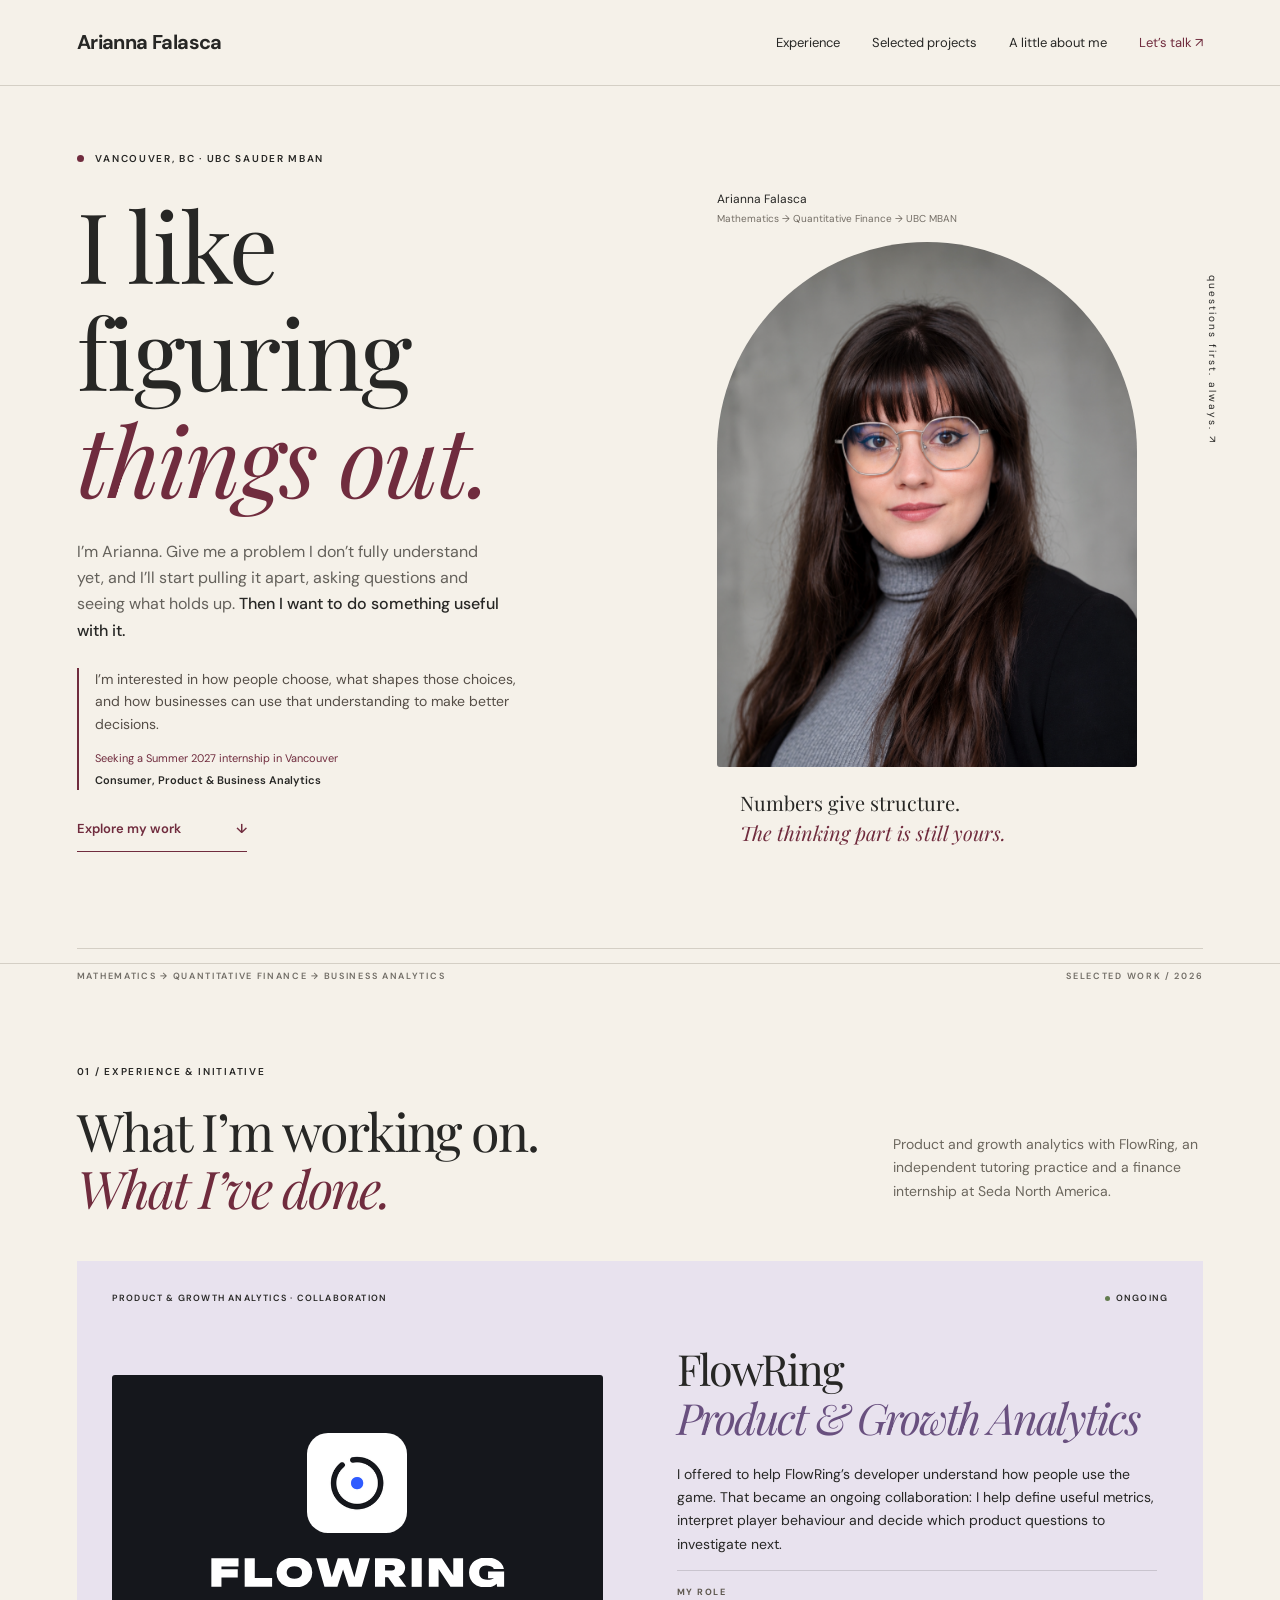
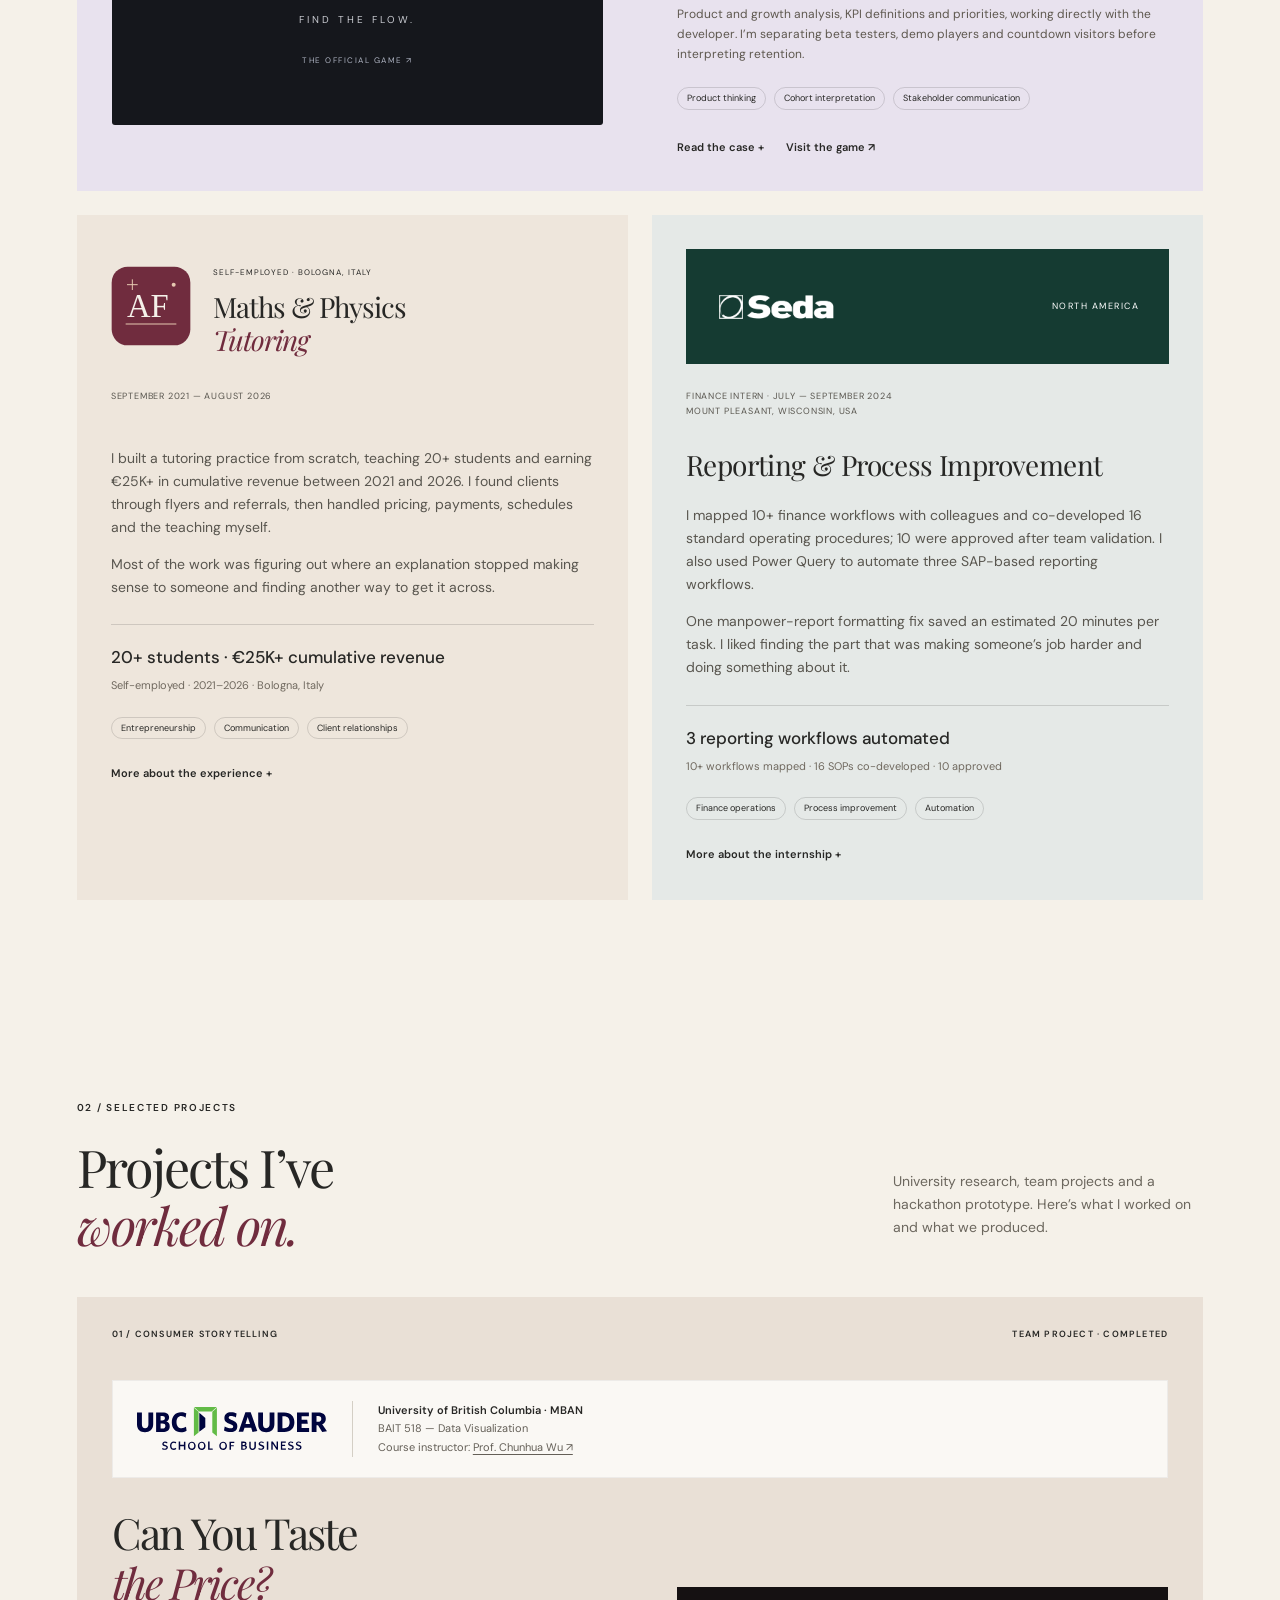
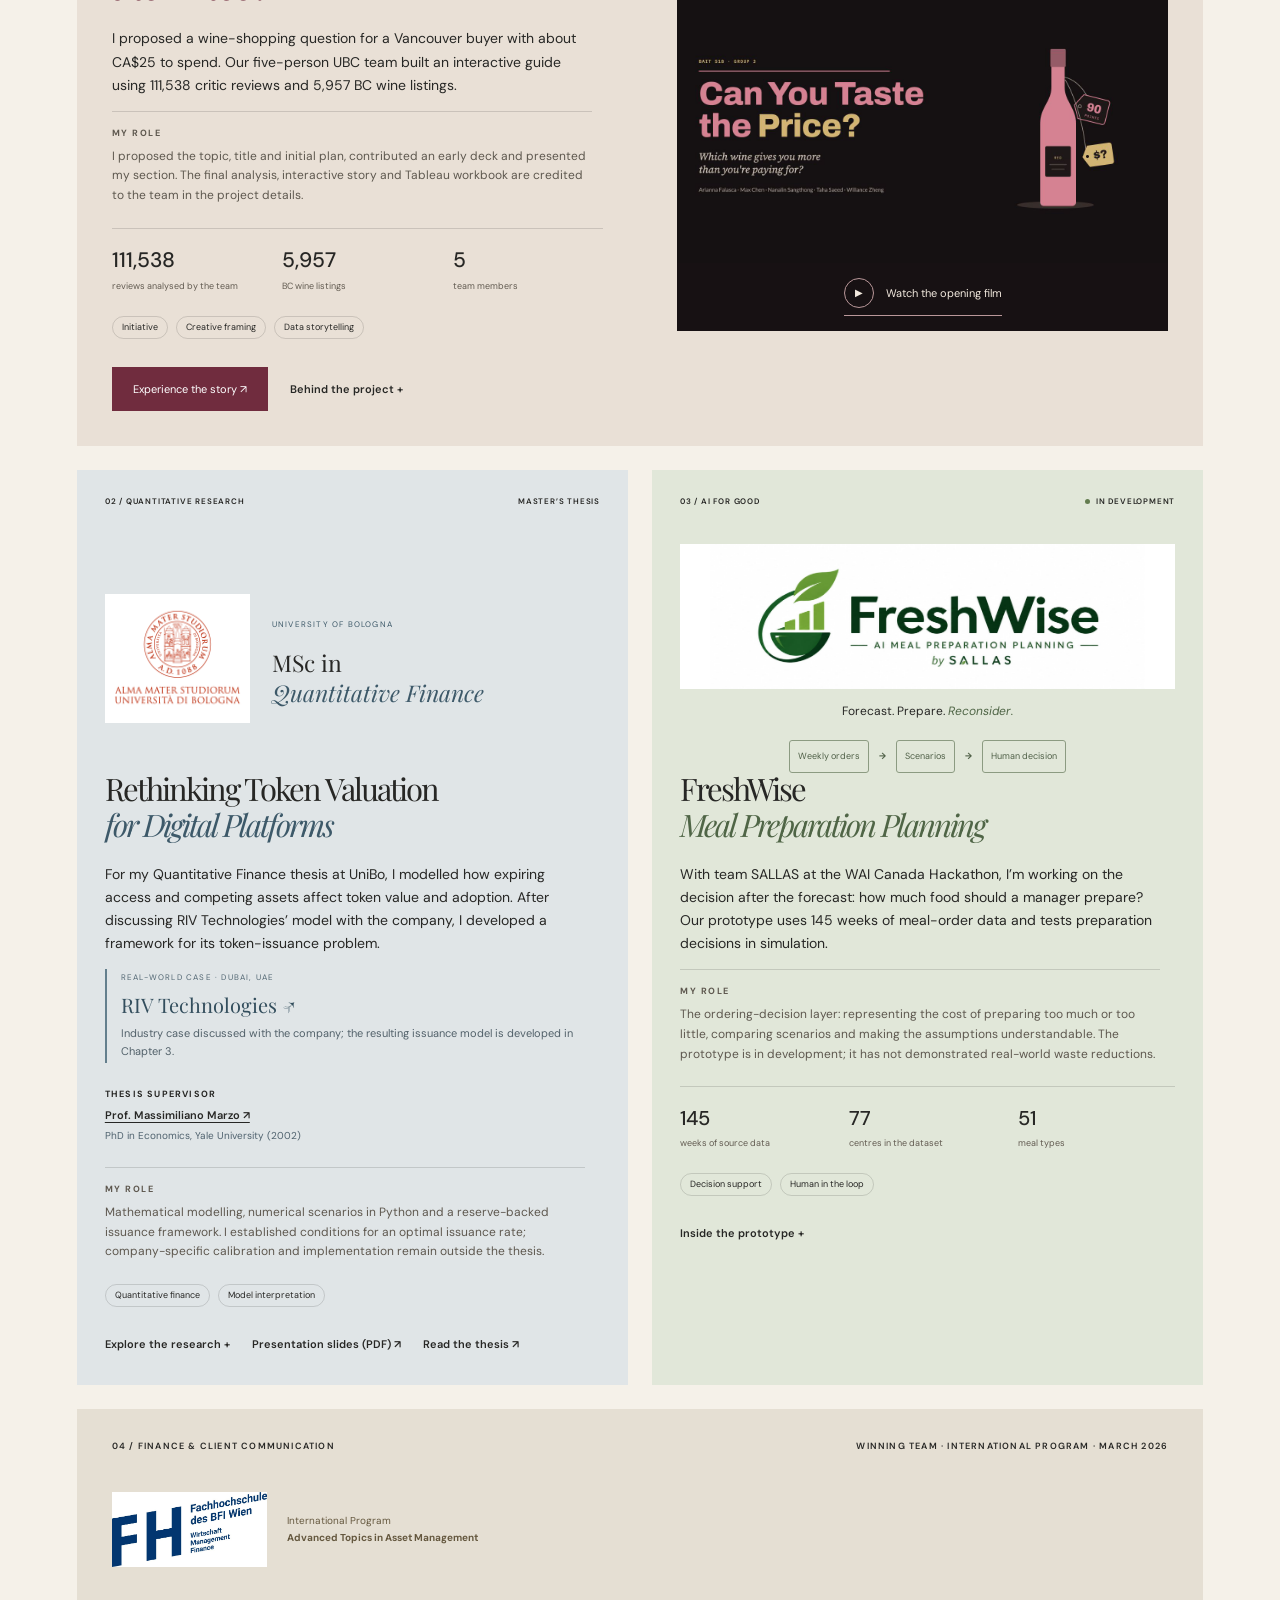
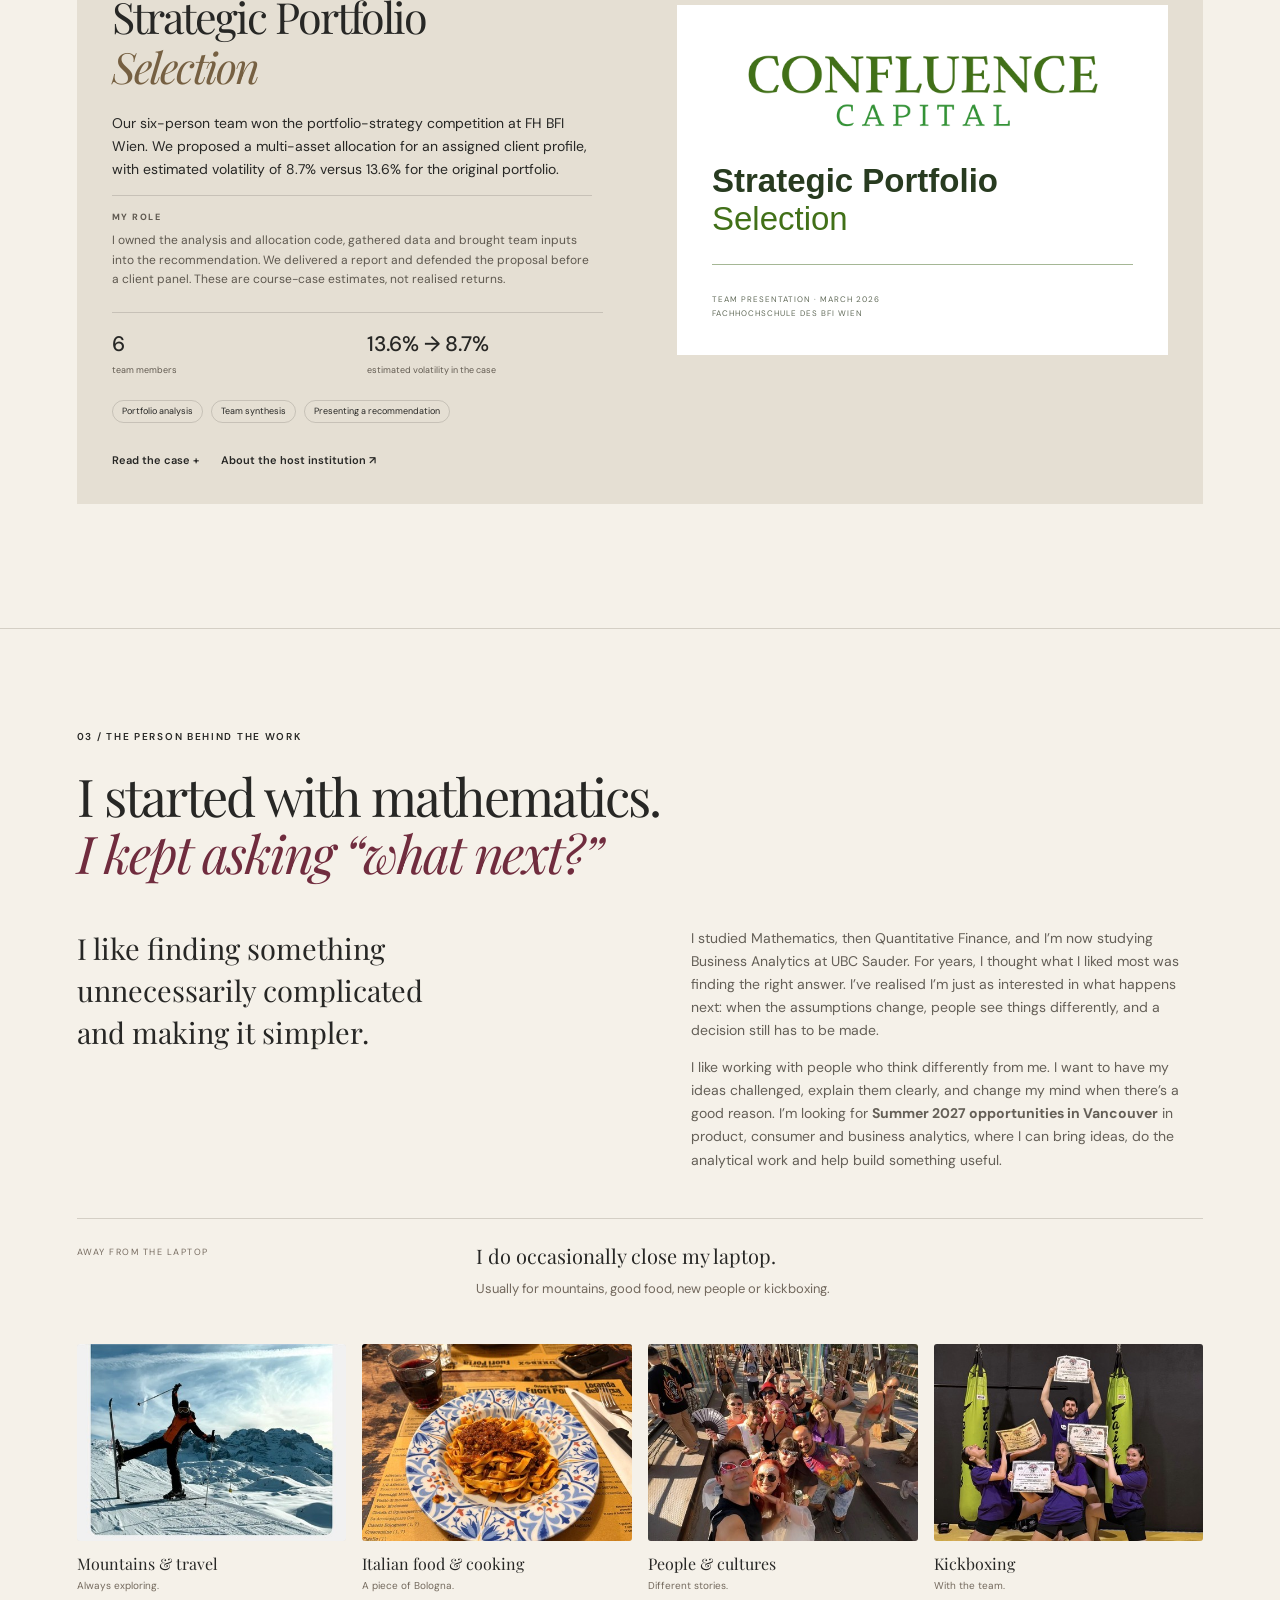
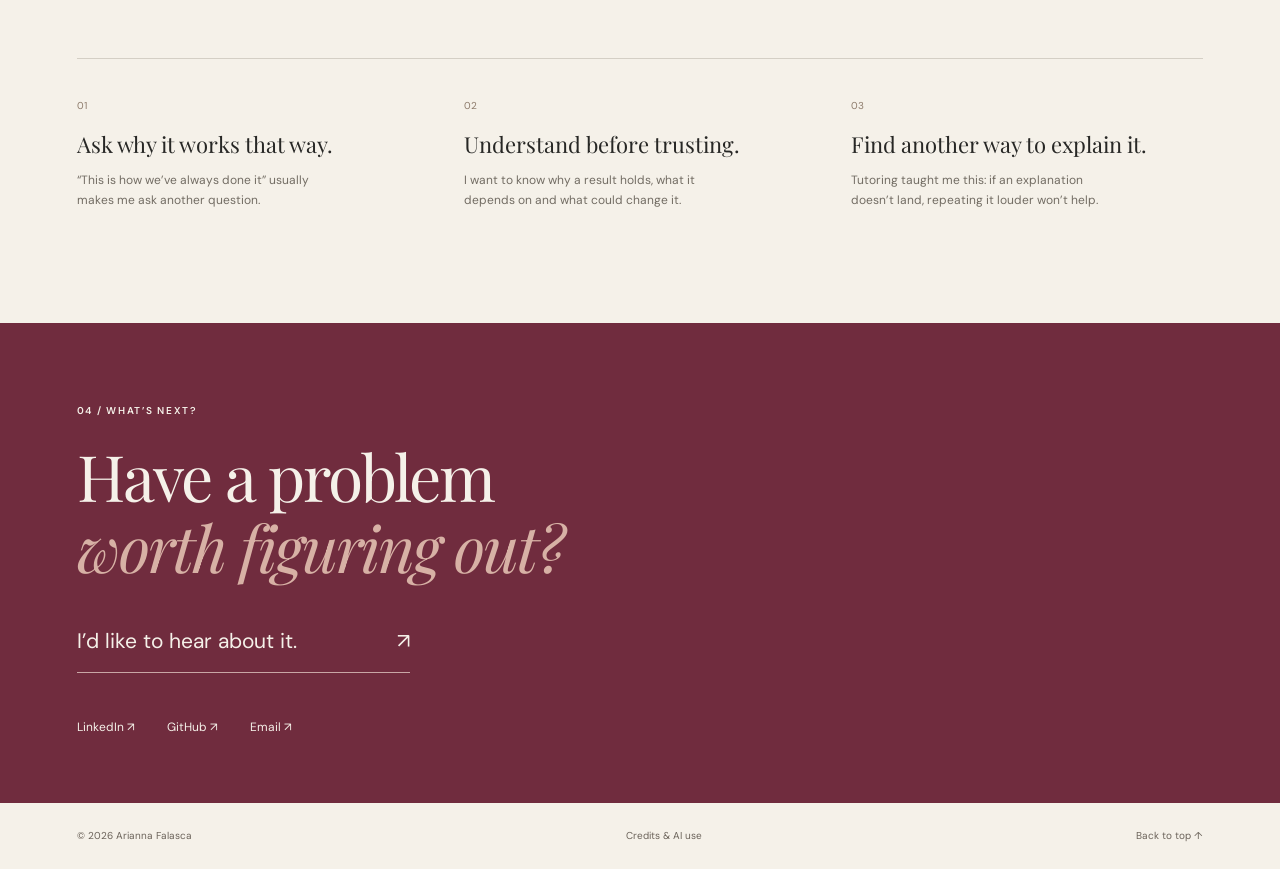
==== commit 16b6bbd5: "Rewrite cards for recruiters with verified numbers and fuller case details" ====
--- a/index.html
+++ b/index.html
@@ -1,11 +1,11 @@
 <!doctype html>
-<html lang="en"><head><meta charset="utf-8"><meta name="viewport" content="width=device-width, initial-scale=1"><title>Arianna Falasca — I like figuring things out.</title><meta name="description" content="Mathematics, quantitative finance and business analytics. I like pulling unfamiliar problems apart and building something useful. Arianna Falasca, Vancouver."><meta property="og:title" content="Arianna Falasca — I like figuring things out."><meta property="og:description" content="A mathematical background, a lot of questions, and work that connects analysis with real decisions."><meta property="og:image" content="https://ariafalasca-ca.github.io/assets/arianna-headshot.png"><meta name="theme-color" content="#702c3e"><link rel="icon" href="assets/favicon.svg" type="image/svg+xml"><link rel="stylesheet" href="styles.css?v=20261105-direction"></head>
+<html lang="en"><head><meta charset="utf-8"><meta name="viewport" content="width=device-width, initial-scale=1"><title>Arianna Falasca — I like figuring things out.</title><meta name="description" content="Mathematics, quantitative finance and business analytics. I like pulling unfamiliar problems apart and building something useful. Arianna Falasca, Vancouver."><meta property="og:title" content="Arianna Falasca — I like figuring things out."><meta property="og:description" content="A mathematical background, a lot of questions, and work that connects analysis with real decisions."><meta property="og:image" content="https://ariafalasca-ca.github.io/assets/arianna-headshot.png"><meta name="theme-color" content="#702c3e"><link rel="icon" href="assets/favicon.svg" type="image/svg+xml"><link rel="stylesheet" href="styles.css?v=20261106-recruiter"></head>
 <body><a class="skip" href="#main">Skip to content</a><header><a class="wordmark" href="#">Arianna Falasca<span>AF.</span></a><nav aria-label="Main navigation"><a href="#experience">Experience</a><a href="#work">Selected projects</a><a href="#about">A little about me</a><a class="contact-nav" href="#contact">Let’s talk ↗</a></nav></header>
 <main id="main"><section class="hero"><div class="hero-copy"><p class="eyebrow"><span class="dot"></span> VANCOUVER, BC · UBC SAUDER MBAN</p><h1>I like<br>figuring<br><em>things out.</em></h1><p class="intro">I’m Arianna. Give me a problem I don’t fully understand yet, and I’ll start pulling it apart, asking questions and seeing what holds up. <strong>Then I want to do something useful with it.</strong></p><div class="career-direction"><p>I’m interested in how people choose, what shapes those choices, and how businesses can use that understanding to make better decisions.</p><span>Seeking a Summer 2027 internship in Vancouver</span><strong>Consumer, Product & Business Analytics</strong></div><a class="text-link" href="#experience">Explore my work <span>↓</span></a></div><div class="portrait-wrap"><div class="portrait-label">Arianna Falasca<br><span>Mathematics → Quantitative Finance → UBC MBAN</span></div><img class="portrait" src="assets/arianna-headshot.png" width="1024" height="1536" alt="Portrait of Arianna Falasca"><p class="portrait-note">Numbers give structure.<br><em>The thinking part is still yours.</em></p><div class="orbit" aria-hidden="true">questions first. always. ↗</div></div><div class="hero-bottom"><span>MATHEMATICS → QUANTITATIVE FINANCE → BUSINESS ANALYTICS</span><span>SELECTED WORK / 2026</span></div></section>
-<section class="experience section" id="experience"><div class="section-heading"><p class="eyebrow">01 / EXPERIENCE & INITIATIVE</p><h2>See a way to help.<br><em>Take the initiative.</em></h2><p>An ongoing collaboration with a game developer, a tutoring practice I built myself, and a finance internship. Different ways of taking responsibility for useful work.</p></div><article class="project flowring" id="flowring"><div class="project-top"><span>PRODUCT & GROWTH ANALYTICS · COLLABORATION</span><span class="status"><i></i> ONGOING</span></div><div class="project-grid"><a class="flow-visual official-flow" href="https://www.flowring.app/en/" target="_blank" rel="noopener" aria-label="Visit the official FlowRing website"><img class="flowring-symbol" src="assets/flowring-icon.png" width="100" height="100" alt=""><img class="flowring-wordmark" src="assets/flowring-wordmark.svg" width="7583" height="750" alt="FlowRing"><span class="flow-tagline">FIND THE FLOW.</span><span class="flow-site">THE OFFICIAL GAME ↗</span></a><div><h3>Did they leave,<br><em>or could they even play?</em></h3><p>I approached FlowRing’s developer with an offer to help bring an analytical perspective to the game. That initiative became an ongoing collaboration in product and growth analytics: understanding the player journey, choosing useful metrics and turning observations into product questions.</p><p class="role"><b>My focus</b> I work directly with the developer on product and growth questions, KPI definitions and priorities. A current challenge: separating people who could play from those who only saw a pre-launch countdown, so we interpret retention in the right context.</p><div class="tags"><span>Product thinking</span><span>Cohort interpretation</span><span>Stakeholder communication</span></div><div class="actions"><button class="detail-link" data-case="flowring">Read the case +</button><a class="detail-link" href="https://www.flowring.app/en/" target="_blank" rel="noopener">Visit the game ↗</a></div></div></div></article><div class="experience-grid"><article class="experience-card tutoring"><div class="experience-brand"><img src="assets/tutoring-mark.svg" width="120" height="120" alt="AF tutoring monogram"><div><span>SELF-EMPLOYED · BOLOGNA, ITALY</span><h3>Maths & Physics<br><em>Tutoring</em></h3></div></div><p class="experience-date">SEPTEMBER 2021 — AUGUST 2026</p><h4>I built the business.<br>I had to earn the trust.</h4><p>I started with flyers and grew through referrals. Alongside teaching, I set prices, managed payments and schedules, and built relationships with students and parents. There was no separate person responsible for making it all work.</p><p>Teaching meant finding out where someone’s understanding broke down, then finding another way to explain it. That is still how I approach a presentation, a model or a conversation with a teammate.</p><div class="experience-fact"><strong>20+ students</strong><span>An independent practice built largely through referrals.</span></div><div class="tags"><span>Entrepreneurship</span><span>Communication</span><span>Client relationships</span></div><button class="detail-link" data-case="tutoring">More about the experience +</button></article><article class="experience-card seda"><div class="seda-brand"><a href="https://www.sedagroup.com/home-us" target="_blank" rel="noopener"><img src="assets/seda-logo.png" alt="Seda International Packaging Group"></a><span>NORTH AMERICA</span></div><p class="experience-date">FINANCE INTERN · JULY — SEPTEMBER 2024<br>MOUNT PLEASANT, WISCONSIN, USA</p><h4>Why are we still<br>doing this manually?</h4><p>At Seda North America, I worked with the finance team to understand SAP-based reporting and financial close routines. I mapped workflows, helped document procedures and used Power Query to reduce repetitive reporting steps.</p><p>The part I enjoyed was getting close enough to the work to see why it was difficult, then making a change colleagues could actually use.</p><div class="experience-fact"><strong>Power Query · SAP · SOPs</strong><span>Process analysis, reporting automation and clear documentation.</span></div><div class="tags"><span>Finance operations</span><span>Process improvement</span><span>Automation</span></div><button class="detail-link" data-case="seda">More about the internship +</button></article></div></section><section id="work" class="work section"><div class="section-heading"><p class="eyebrow">02 / SELECTED PROJECTS</p><h2>Different projects.<br><em>A few better questions.</em></h2><p>A wine shopper, a platform, a kitchen, a portfolio. Different settings, but the same interest: understanding what’s going on and what to do next.</p></div>
-<article class="project wine" id="wine"><div class="project-top"><span>01 / CONSUMER STORYTELLING</span><span>TEAM PROJECT · COMPLETED</span></div><div class="course-identity"><img src="assets/ubc-sauder.svg" width="190" height="42.5" alt="UBC Sauder School of Business"><div><strong>University of British Columbia · MBAN</strong><span>BAIT 518 — Data Visualization</span><span>Course instructor: <a href="https://www.sauder.ubc.ca/people/chunhua-wu" target="_blank" rel="noopener">Prof. Chunhua Wu ↗</a></span></div></div><div class="project-grid"><div><h3>Can You Taste<br><em>the Price?</em></h3><p class="project-hook">First, a useful question. Then, a reason to listen.</p><p>I proposed a question a Vancouver shopper could actually use: with a limited budget, which wines are worth considering? Our team turned it into an interactive guide, grounded in critic scores, prices and local availability.</p><p class="role"><b>My contribution</b> I proposed the topic, title and initial plan, contributed an early presentation draft and presented my section. I wanted the question to be useful and the story worth listening to.</p><div class="tags"><span>Initiative</span><span>Creative framing</span><span>Data storytelling</span></div><div class="actions"><a class="button" href="projects/wine-story.html">Experience the story ↗</a><button class="detail-link" data-case="wine">Behind the project +</button></div></div><button class="wine-visual wine-cover-preview" data-case="wine-video" aria-label="Watch the Can You Taste the Price opening video"><img src="assets/wine-first-slide.png" width="1280" height="720" alt="Original first slide: Can You Taste the Price?, with the team names and wine bottle illustration"><span class="wine-play"><span aria-hidden="true">▶</span> Watch the opening film</span></button></div></article>
-<div class="project-pair"><article class="project thesis" id="thesis"><div class="project-top"><span>02 / QUANTITATIVE RESEARCH</span><span>MASTER’S THESIS</span></div><div class="institution-visual"><img src="assets/unibo-seal.png" width="171" height="142" alt="Alma Mater Studiorum — Università di Bologna"><div><span>UNIVERSITY OF BOLOGNA</span><p>MSc in<br><em>Quantitative Finance</em></p></div></div><h3>Change the assumptions.<br><em>What happens to value?</em></h3><p>A model gives you an answer under a set of assumptions. My thesis asks what changes when token access expires, or users have another asset to choose from.</p><div class="industry-context"><span>REAL-WORLD CASE · DUBAI, UAE</span><a href="https://www.riv-technologies.com/" target="_blank" rel="noopener">RIV Technologies ↗</a><p>Chapter 3 develops a token-issuance optimization framework informed by direct engagement with the company’s reserve-backed token architecture.</p></div><p class="academic-credit"><b>Thesis supervisor</b><a href="https://www.unibo.it/sitoweb/massimiliano.marzo/cv-en" target="_blank" rel="noopener">Prof. Massimiliano Marzo ↗</a><span>PhD in Economics, Yale University (2002)</span></p><p class="role"><b>My contribution</b> I developed the research through mathematical modelling and numerical exploration, asking how the rules of a platform shape value and adoption.</p><div class="tags"><span>Quantitative finance</span><span>Model interpretation</span></div><div class="actions"><button class="detail-link" data-case="thesis">Explore the research +</button><a class="detail-link" href="assets/token-valuation-slides.pdf" target="_blank" rel="noopener">Presentation slides (PDF) ↗</a><a class="detail-link" href="assets/token-valuation-thesis.pdf" target="_blank" rel="noopener">Read the thesis ↗</a></div></article>
-<article class="project freshwise" id="freshwise"><div class="project-top"><span>03 / AI FOR GOOD</span><span class="status"><i></i> IN DEVELOPMENT</span></div><div class="fresh-visual"><img class="freshwise-logo" src="assets/freshwise-logo.jpg" width="2048" height="683" alt="FreshWise — AI Meal Preparation Planning, by SALLAS"><p>Forecast. Prepare. <em>Reconsider.</em></p><div class="decision-flow"><span>Weekly orders</span><b>→</b><span>Scenarios</span><b>→</b><span>Human decision</span></div></div><h3>How much should<br><em>we prepare?</em></h3><p>A weekly order forecast still leaves someone with a decision to make. With team SALLAS, I’m exploring how to turn it into a preparation plan, with the assumptions and trade-offs visible.</p><p class="role"><b>My focus</b> The ordering decision: what happens if we prepare too much, what happens if we prepare too little, and how do we help a manager weigh the two?</p><div class="tags"><span>Decision support</span><span>Human in the loop</span></div><div class="actions"><button class="detail-link" data-case="freshwise">Inside the prototype +</button></div></article></div>
-<article class="project vienna" id="vienna"><div class="project-top"><span>04 / FINANCE & CLIENT COMMUNICATION</span><span>WINNING TEAM · INTERNATIONAL PROGRAM · MARCH 2026</span></div><div class="project-grid"><div><div class="vienna-school"><img src="assets/bfi-vienna-logo.jpg" width="1181" height="570" alt="Fachhochschule des BFI Wien"><p>International Program<br><strong>Advanced Topics in Asset Management</strong></p></div><h3>Strategic Portfolio<br><em>Selection</em></h3><p>A portfolio can look convincing in a model and still miss what matters to the client. In Vienna, our team worked on a portfolio restructuring case, connecting risk analysis with objectives, preferences and the practicalities of a recommendation.</p><p class="role"><b>My contribution</b>I led data gathering and quantitative modelling, bringing team inputs together into the final recommendation. We prepared a report and presented our reasoning to a client panel.</p><div class="tags"><span>Portfolio analysis</span><span>Team synthesis</span><span>Presenting a recommendation</span></div><div class="actions"><button class="detail-link" data-case="vienna">Read the case +</button><a class="detail-link" href="https://www.fh-vie.ac.at/en" target="_blank" rel="noopener">About the host institution ↗</a></div></div><div class="vienna-visual confluence-visual"><img src="assets/confluence-capital.svg" alt="Confluence Capital — original team logo" width="1029" height="272"><p>Strategic Portfolio<br><em>Selection</em></p><div class="vienna-rule"></div><small>TEAM PRESENTATION · MARCH 2026<br>FACHHOCHSCHULE DES BFI WIEN</small></div></div></article></section>
+<section class="experience section" id="experience"><div class="section-heading"><p class="eyebrow">01 / EXPERIENCE & INITIATIVE</p><h2>What I’m working on.<br><em>What I’ve done.</em></h2><p>Product and growth analytics with FlowRing, an independent tutoring practice and a finance internship at Seda North America.</p></div><article class="project flowring" id="flowring"><div class="project-top"><span>PRODUCT & GROWTH ANALYTICS · COLLABORATION</span><span class="status"><i></i> ONGOING</span></div><div class="project-grid"><a class="flow-visual official-flow" href="https://www.flowring.app/en/" target="_blank" rel="noopener" aria-label="Visit the official FlowRing website"><img class="flowring-symbol" src="assets/flowring-icon.png" width="100" height="100" alt=""><img class="flowring-wordmark" src="assets/flowring-wordmark.svg" width="7583" height="750" alt="FlowRing"><span class="flow-tagline">FIND THE FLOW.</span><span class="flow-site">THE OFFICIAL GAME ↗</span></a><div><h3>FlowRing<br><em>Product & Growth Analytics</em></h3><p>I offered to help FlowRing’s developer understand how people use the game. That became an ongoing collaboration: I help define useful metrics, interpret player behaviour and decide which product questions to investigate next.</p><p class="role"><b>My role</b>Product and growth analysis, KPI definitions and priorities, working directly with the developer. I’m separating beta testers, demo players and countdown visitors before interpreting retention.</p><div class="tags"><span>Product thinking</span><span>Cohort interpretation</span><span>Stakeholder communication</span></div><div class="actions"><button class="detail-link" data-case="flowring">Read the case +</button><a class="detail-link" href="https://www.flowring.app/en/" target="_blank" rel="noopener">Visit the game ↗</a></div></div></div></article><div class="experience-grid"><article class="experience-card tutoring"><div class="experience-brand"><img src="assets/tutoring-mark.svg" width="120" height="120" alt="AF tutoring monogram"><div><span>SELF-EMPLOYED · BOLOGNA, ITALY</span><h3>Maths & Physics<br><em>Tutoring</em></h3></div></div><p class="experience-date">SEPTEMBER 2021 — AUGUST 2026</p><p>I built a tutoring practice from scratch, teaching 20+ students and earning €25K+ in cumulative revenue between 2021 and 2026. I found clients through flyers and referrals, then handled pricing, payments, schedules and the teaching myself.</p><p>Most of the work was figuring out where an explanation stopped making sense to someone and finding another way to get it across.</p><div class="experience-fact"><strong>20+ students · €25K+ cumulative revenue</strong><span>Self-employed · 2021–2026 · Bologna, Italy</span></div><div class="tags"><span>Entrepreneurship</span><span>Communication</span><span>Client relationships</span></div><button class="detail-link" data-case="tutoring">More about the experience +</button></article><article class="experience-card seda"><div class="seda-brand"><a href="https://www.sedagroup.com/home-us" target="_blank" rel="noopener"><img src="assets/seda-logo.png" alt="Seda International Packaging Group"></a><span>NORTH AMERICA</span></div><p class="experience-date">FINANCE INTERN · JULY — SEPTEMBER 2024<br>MOUNT PLEASANT, WISCONSIN, USA</p><h4>Reporting & Process Improvement</h4><p>I mapped 10+ finance workflows with colleagues and co-developed 16 standard operating procedures; 10 were approved after team validation. I also used Power Query to automate three SAP-based reporting workflows.</p><p>One manpower-report formatting fix saved an estimated 20 minutes per task. I liked finding the part that was making someone’s job harder and doing something about it.</p><div class="experience-fact"><strong>3 reporting workflows automated</strong><span>10+ workflows mapped · 16 SOPs co-developed · 10 approved</span></div><div class="tags"><span>Finance operations</span><span>Process improvement</span><span>Automation</span></div><button class="detail-link" data-case="seda">More about the internship +</button></article></div></section><section id="work" class="work section"><div class="section-heading"><p class="eyebrow">02 / SELECTED PROJECTS</p><h2>Projects I’ve<br><em>worked on.</em></h2><p>University research, team projects and a hackathon prototype. Here’s what I worked on and what we produced.</p></div>
+<article class="project wine" id="wine"><div class="project-top"><span>01 / CONSUMER STORYTELLING</span><span>TEAM PROJECT · COMPLETED</span></div><div class="course-identity"><img src="assets/ubc-sauder.svg" width="190" height="42.5" alt="UBC Sauder School of Business"><div><strong>University of British Columbia · MBAN</strong><span>BAIT 518 — Data Visualization</span><span>Course instructor: <a href="https://www.sauder.ubc.ca/people/chunhua-wu" target="_blank" rel="noopener">Prof. Chunhua Wu ↗</a></span></div></div><div class="project-grid"><div><h3>Can You Taste<br><em>the Price?</em></h3><p>I proposed a wine-shopping question for a Vancouver buyer with about CA$25 to spend. Our five-person UBC team built an interactive guide using 111,538 critic reviews and 5,957 BC wine listings.</p><p class="role"><b>My role</b>I proposed the topic, title and initial plan, contributed an early deck and presented my section. The final analysis, interactive story and Tableau workbook are credited to the team in the project details.</p><div class="fact-strip"><span><strong>111,538</strong>reviews analysed by the team</span><span><strong>5,957</strong>BC wine listings</span><span><strong>5</strong>team members</span></div><div class="tags"><span>Initiative</span><span>Creative framing</span><span>Data storytelling</span></div><div class="actions"><a class="button" href="projects/wine-story.html">Experience the story ↗</a><button class="detail-link" data-case="wine">Behind the project +</button></div></div><button class="wine-visual wine-cover-preview" data-case="wine-video" aria-label="Watch the Can You Taste the Price opening video"><img src="assets/wine-first-slide.png" width="1280" height="720" alt="Original first slide: Can You Taste the Price?, with the team names and wine bottle illustration"><span class="wine-play"><span aria-hidden="true">▶</span> Watch the opening film</span></button></div></article>
+<div class="project-pair"><article class="project thesis" id="thesis"><div class="project-top"><span>02 / QUANTITATIVE RESEARCH</span><span>MASTER’S THESIS</span></div><div class="institution-visual"><img src="assets/unibo-seal.png" width="171" height="142" alt="Alma Mater Studiorum — Università di Bologna"><div><span>UNIVERSITY OF BOLOGNA</span><p>MSc in<br><em>Quantitative Finance</em></p></div></div><h3>Rethinking Token Valuation<br><em>for Digital Platforms</em></h3><p>For my Quantitative Finance thesis at UniBo, I modelled how expiring access and competing assets affect token value and adoption. After discussing RIV Technologies’ model with the company, I developed a framework for its token-issuance problem.</p><div class="industry-context"><span>REAL-WORLD CASE · DUBAI, UAE</span><a href="https://www.riv-technologies.com/" target="_blank" rel="noopener">RIV Technologies ↗</a><p>Industry case discussed with the company; the resulting issuance model is developed in Chapter 3.</p></div><p class="academic-credit"><b>Thesis supervisor</b><a href="https://www.unibo.it/sitoweb/massimiliano.marzo/cv-en" target="_blank" rel="noopener">Prof. Massimiliano Marzo ↗</a><span>PhD in Economics, Yale University (2002)</span></p><p class="role"><b>My role</b>Mathematical modelling, numerical scenarios in Python and a reserve-backed issuance framework. I established conditions for an optimal issuance rate; company-specific calibration and implementation remain outside the thesis.</p><div class="tags"><span>Quantitative finance</span><span>Model interpretation</span></div><div class="actions"><button class="detail-link" data-case="thesis">Explore the research +</button><a class="detail-link" href="assets/token-valuation-slides.pdf" target="_blank" rel="noopener">Presentation slides (PDF) ↗</a><a class="detail-link" href="assets/token-valuation-thesis.pdf" target="_blank" rel="noopener">Read the thesis ↗</a></div></article>
+<article class="project freshwise" id="freshwise"><div class="project-top"><span>03 / AI FOR GOOD</span><span class="status"><i></i> IN DEVELOPMENT</span></div><div class="fresh-visual"><img class="freshwise-logo" src="assets/freshwise-logo.jpg" width="2048" height="683" alt="FreshWise — AI Meal Preparation Planning, by SALLAS"><p>Forecast. Prepare. <em>Reconsider.</em></p><div class="decision-flow"><span>Weekly orders</span><b>→</b><span>Scenarios</span><b>→</b><span>Human decision</span></div></div><h3>FreshWise<br><em>Meal Preparation Planning</em></h3><p>With team SALLAS at the WAI Canada Hackathon, I’m working on the decision after the forecast: how much food should a manager prepare? Our prototype uses 145 weeks of meal-order data and tests preparation decisions in simulation.</p><p class="role"><b>My role</b>The ordering-decision layer: representing the cost of preparing too much or too little, comparing scenarios and making the assumptions understandable. The prototype is in development; it has not demonstrated real-world waste reductions.</p><div class="fact-strip"><span><strong>145</strong>weeks of source data</span><span><strong>77</strong>centres in the dataset</span><span><strong>51</strong>meal types</span></div><div class="tags"><span>Decision support</span><span>Human in the loop</span></div><div class="actions"><button class="detail-link" data-case="freshwise">Inside the prototype +</button></div></article></div>
+<article class="project vienna" id="vienna"><div class="project-top"><span>04 / FINANCE & CLIENT COMMUNICATION</span><span>WINNING TEAM · INTERNATIONAL PROGRAM · MARCH 2026</span></div><div class="project-grid"><div><div class="vienna-school"><img src="assets/bfi-vienna-logo.jpg" width="1181" height="570" alt="Fachhochschule des BFI Wien"><p>International Program<br><strong>Advanced Topics in Asset Management</strong></p></div><h3>Strategic Portfolio<br><em>Selection</em></h3><p>Our six-person team won the portfolio-strategy competition at FH BFI Wien. We proposed a multi-asset allocation for an assigned client profile, with estimated volatility of 8.7% versus 13.6% for the original portfolio.</p><p class="role"><b>My role</b>I owned the analysis and allocation code, gathered data and brought team inputs into the recommendation. We delivered a report and defended the proposal before a client panel. These are course-case estimates, not realised returns.</p><div class="fact-strip"><span><strong>6</strong>team members</span><span><strong>13.6% → 8.7%</strong>estimated volatility in the case</span></div><div class="tags"><span>Portfolio analysis</span><span>Team synthesis</span><span>Presenting a recommendation</span></div><div class="actions"><button class="detail-link" data-case="vienna">Read the case +</button><a class="detail-link" href="https://www.fh-vie.ac.at/en" target="_blank" rel="noopener">About the host institution ↗</a></div></div><div class="vienna-visual confluence-visual"><img src="assets/confluence-capital.svg" alt="Confluence Capital — original team logo" width="1029" height="272"><p>Strategic Portfolio<br><em>Selection</em></p><div class="vienna-rule"></div><small>TEAM PRESENTATION · MARCH 2026<br>FACHHOCHSCHULE DES BFI WIEN</small></div></div></article></section>
 <section class="about section" id="about"><div><p class="eyebrow">03 / THE PERSON BEHIND THE WORK</p><h2>I started with mathematics.<br><em>I kept asking “what next?”</em></h2></div><div class="about-grid"><p class="about-lead">I like finding something unnecessarily complicated and making it simpler.</p><div><p>I studied Mathematics, then Quantitative Finance, and I’m now studying Business Analytics at UBC Sauder. For years, I thought what I liked most was finding the right answer. I’ve realised I’m just as interested in what happens next: when the assumptions change, people see things differently, and a decision still has to be made.</p><p>I like working with people who think differently from me. I want to have my ideas challenged, explain them clearly, and change my mind when there’s a good reason. I’m looking for <strong>Summer 2027 opportunities in Vancouver</strong> in product, consumer and business analytics, where I can bring ideas, do the analytical work and help build something useful.</p></div></div><div class="personal-note personal-hobbies"><span>AWAY FROM THE LAPTOP</span><div><p>I do occasionally close my laptop.</p><p class="hobby-intro">Usually for mountains, good food, new people or kickboxing.</p></div><div class="hobby-photos"><figure><img src="assets/hobby-mountains.jpg" width="480" height="350" loading="lazy" alt="A ski jump against a snowy mountain landscape"><figcaption>Mountains & travel<span>Always exploring.</span></figcaption></figure><figure><img src="assets/hobby-food.jpg" width="480" height="350" loading="lazy" alt="Tagliatelle with ragù in Bologna"><figcaption>Italian food & cooking<span>A piece of Bologna.</span></figcaption></figure><figure><img src="assets/hobby-people.jpg" width="480" height="350" loading="lazy" alt="Arianna with a group of friends while travelling"><figcaption>People & cultures<span>Different stories.</span></figcaption></figure><figure><img src="assets/hobby-kickboxing.jpg" width="480" height="350" loading="lazy" alt="Arianna’s kickboxing team celebrating with certificates"><figcaption>Kickboxing<span>With the team.</span></figcaption></figure></div></div><div class="principles"><div><span>01</span><h4>Ask why it works that way.</h4><p>“This is how we’ve always done it” usually makes me ask another question.</p></div><div><span>02</span><h4>Understand before trusting.</h4><p>I want to know why a result holds, what it depends on and what could change it.</p></div><div><span>03</span><h4>Find another way to explain it.</h4><p>Tutoring taught me this: if an explanation doesn’t land, repeating it louder won’t help.</p></div></div></section>
-<section class="contact section" id="contact"><p class="eyebrow">04 / WHAT’S NEXT?</p><h2>Have a problem<br><em>worth figuring out?</em></h2><a class="email" href="mailto:ariafalasca@gmail.com">I’d like to hear about it. <span>↗</span></a><div class="contact-links"><a href="https://www.linkedin.com/in/ariannafalasca" target="_blank" rel="noopener">LinkedIn ↗</a><a href="https://github.com/ariafalasca-ca" target="_blank" rel="noopener">GitHub ↗</a><a href="mailto:ariafalasca@gmail.com">Email ↗</a></div></section></main><footer><span>© 2026 Arianna Falasca</span><button data-case="credits">Credits & AI use</button><a href="#">Back to top ↑</a></footer><dialog id="case-dialog" aria-labelledby="dialog-title"><button class="close" aria-label="Close project details">×</button><div id="dialog-content"></div></dialog><script src="script.js?v=20261105-direction"></script></body></html>
+<section class="contact section" id="contact"><p class="eyebrow">04 / WHAT’S NEXT?</p><h2>Have a problem<br><em>worth figuring out?</em></h2><a class="email" href="mailto:ariafalasca@gmail.com">I’d like to hear about it. <span>↗</span></a><div class="contact-links"><a href="https://www.linkedin.com/in/ariannafalasca" target="_blank" rel="noopener">LinkedIn ↗</a><a href="https://github.com/ariafalasca-ca" target="_blank" rel="noopener">GitHub ↗</a><a href="mailto:ariafalasca@gmail.com">Email ↗</a></div></section></main><footer><span>© 2026 Arianna Falasca</span><button data-case="credits">Credits & AI use</button><a href="#">Back to top ↑</a></footer><dialog id="case-dialog" aria-labelledby="dialog-title"><button class="close" aria-label="Close project details">×</button><div id="dialog-content"></div></dialog><script src="script.js?v=20261106-recruiter"></script></body></html>
--- a/styles.css
+++ b/styles.css
@@ -49,3 +49,5 @@
 @media(max-width:560px){.portrait{height:auto;aspect-ratio:4/5;border-radius:50% 50% 3px 3px / 40% 40% 3px 3px}}
 
 .career-direction{max-width:445px;border-left:2px solid var(--wine);padding:0 0 0 16px;margin:24px 0 16px}.career-direction p{font-size:14px;line-height:1.6;margin:0 0 14px;color:#554e47}.career-direction span{display:block;font-size:11px;color:var(--wine)}.career-direction strong{display:block;font-size:11px;font-weight:600;margin-top:4px}@media(max-width:560px){.career-direction p{font-size:13px}.career-direction{margin-top:20px}}
+
+.fact-strip{display:flex;gap:20px;flex-wrap:wrap;margin-top:22px;padding-top:18px;border-top:1px solid #0002}.fact-strip>span{display:block;font-size:9px;line-height:1.6;color:#625b51;flex:1;min-width:90px}.fact-strip strong{display:block;font-size:21px;font-weight:500;line-height:1.3;color:var(--ink);margin-bottom:5px}.project-pair .fact-strip{gap:12px}.project-pair .fact-strip strong{font-size:20px}.project-pair h3{font-size:31px}.experience-card h4{font-size:28px}dialog li{margin-bottom:9px}@media(max-width:560px){.fact-strip{gap:14px}.fact-strip strong{font-size:20px}.project-pair h3{font-size:30px}}
